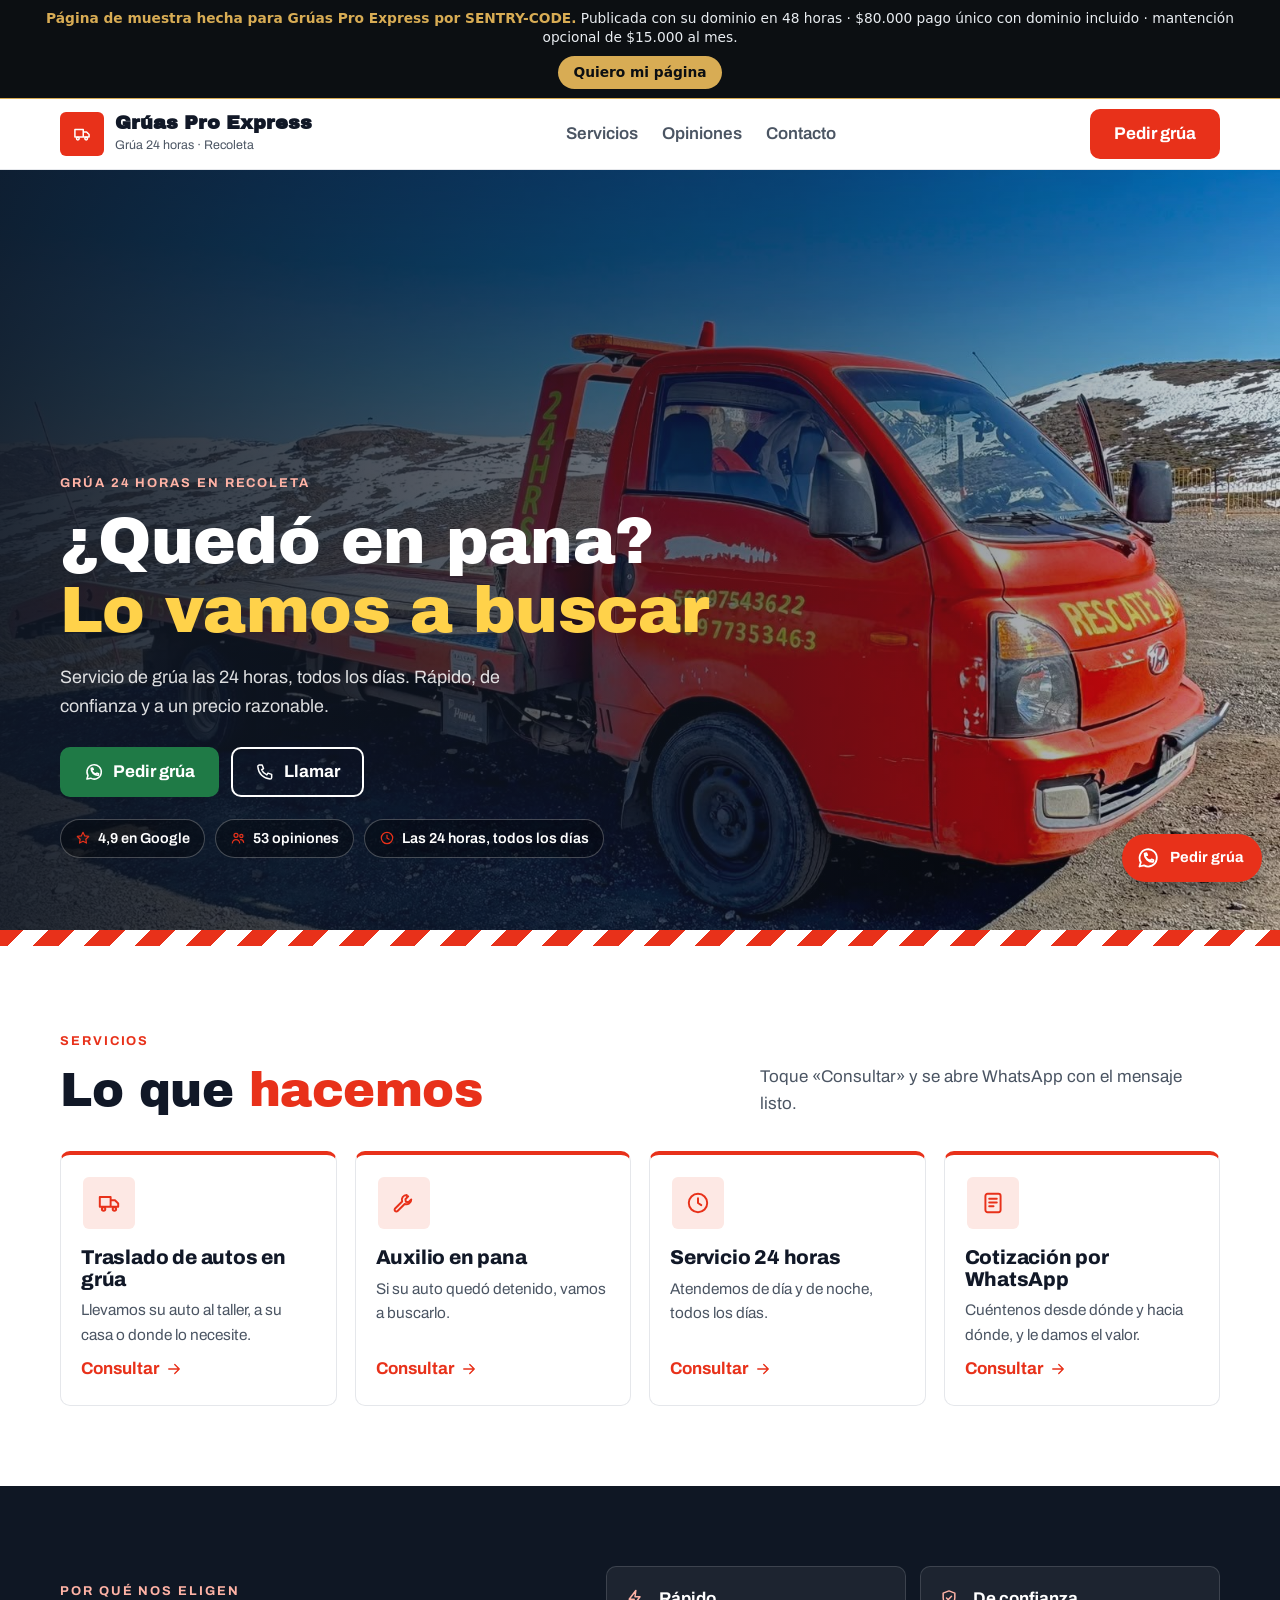
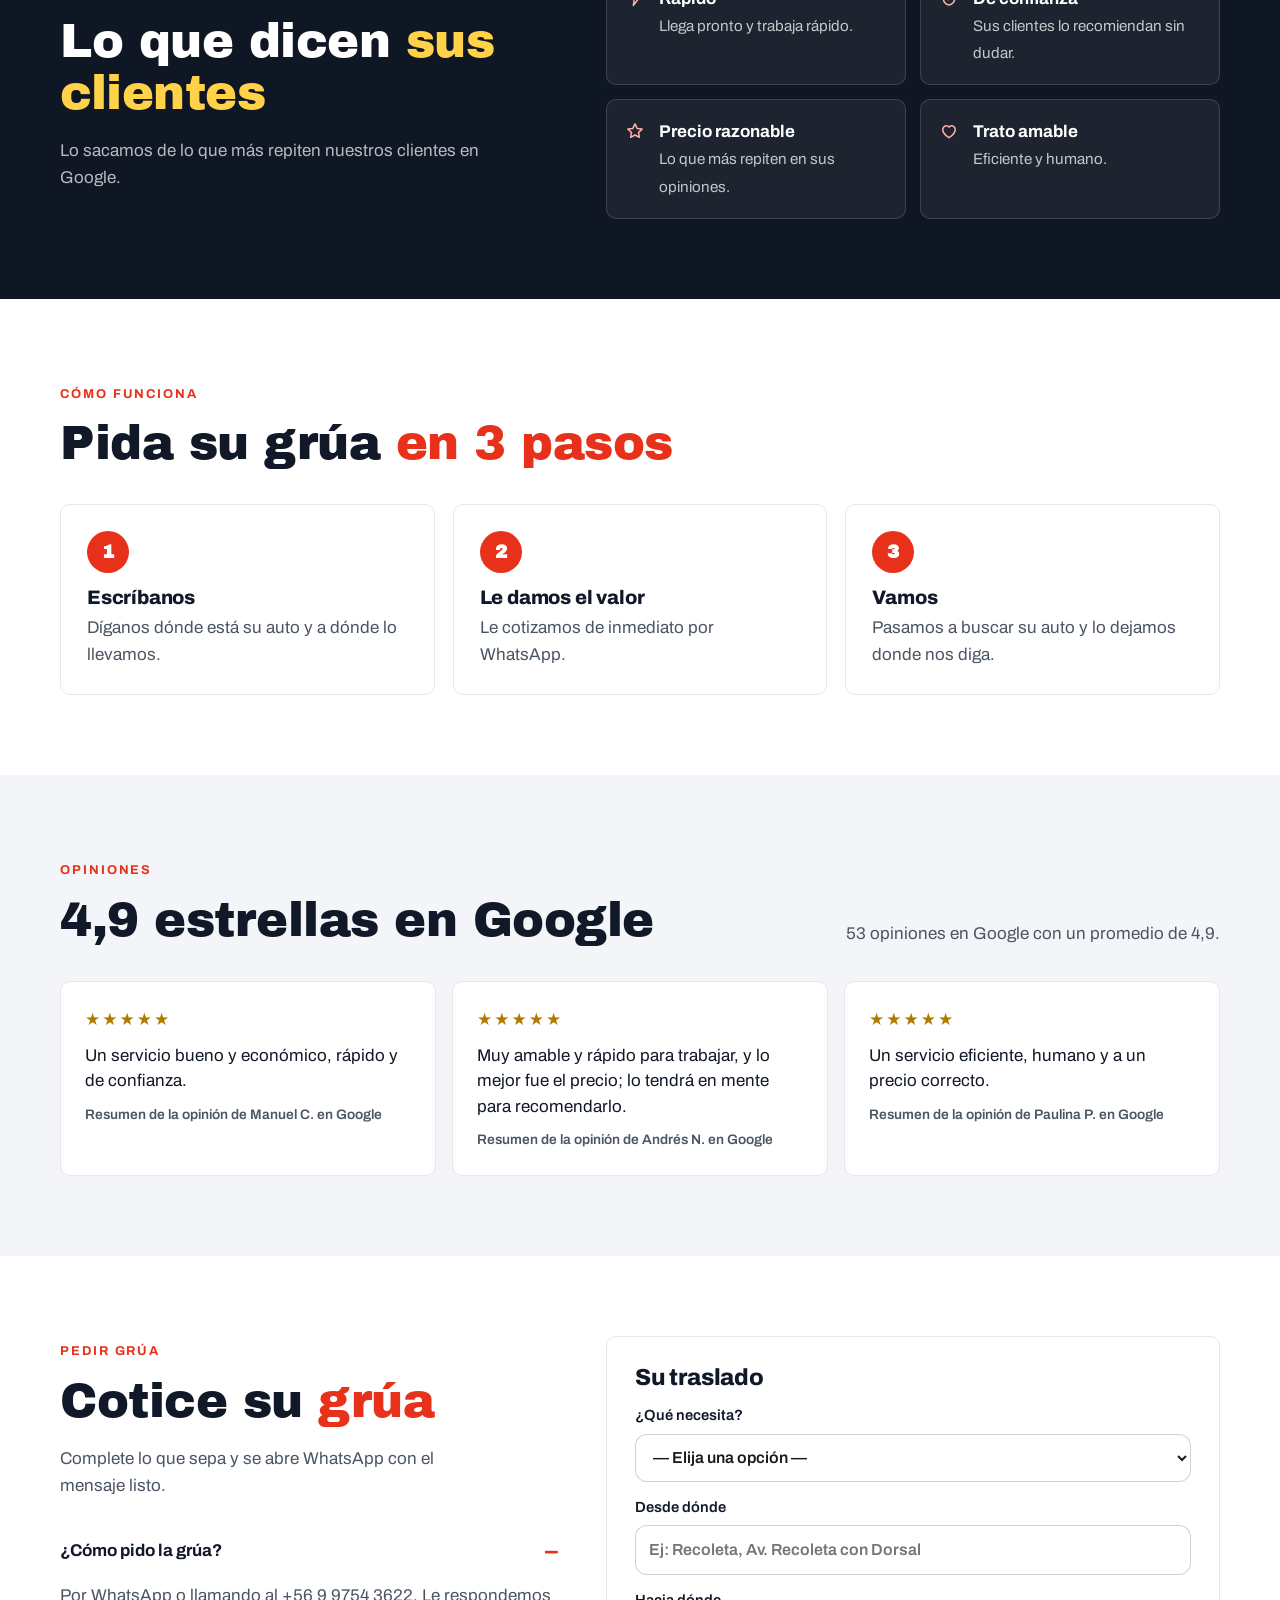
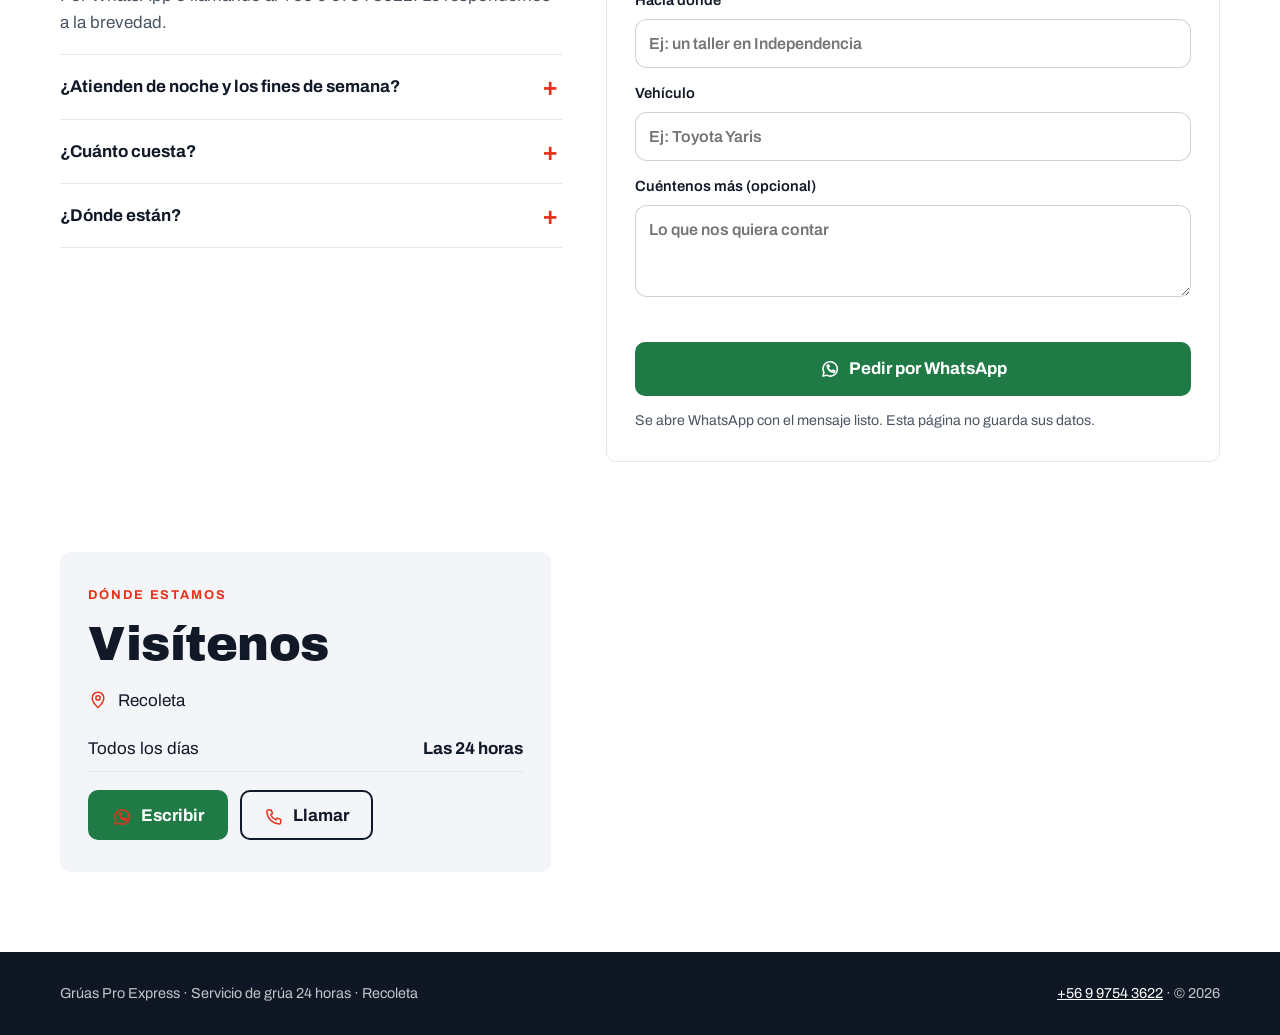
==== index.html @ d0524a2c "Nombre abreviado en la demo Co-Authored-By: Claude Opus 5.5 <noreply@anthropic.com>" ====
<!doctype html>
<html lang="es-CL">
<head>
<meta charset="utf-8">
<meta name="viewport" content="width=device-width, initial-scale=1">
<title>Grúas Pro Express · Servicio de grúa 24 horas en Recoleta</title>
<meta name="description" content="Grúas Pro Express (Grúas 24 horas Pro Express Améstica en Google): servicio de grúa para autos las 24 horas en Recoleta. 4,9 en Google con 53 opiniones.">
<meta name="robots" content="noindex">
<meta property="og:title" content="Grúas Pro Express · Servicio de grúa 24 horas en Recoleta">
<meta property="og:description" content="Grúas Pro Express (Grúas 24 horas Pro Express Améstica en Google): servicio de grúa para autos las 24 horas en Recoleta. 4,9 en Google con 53 opiniones.">
<meta property="og:image" content="https://delaguardaagustin.github.io/gruas-pro-express-amestica/assets/vista.jpg"><meta property="og:image:width" content="1200"><meta property="og:image:height" content="630">
<meta property="og:url" content="https://delaguardaagustin.github.io/gruas-pro-express-amestica/">
<meta property="og:type" content="website">
<meta name="twitter:card" content="summary_large_image">
<meta name="theme-color" content="#0f1724">
<link rel="icon" href="assets/icono.png">
<link rel="preconnect" href="https://fonts.googleapis.com"><link rel="preconnect" href="https://fonts.gstatic.com" crossorigin>
<link href="https://fonts.googleapis.com/css2?family=Archivo+Black&family=Archivo:wght@400;500;700;800&display=swap" rel="stylesheet">
<script>document.documentElement.classList.add('js')</script>
<style>
*{box-sizing:border-box}html{scroll-behavior:smooth;-webkit-text-size-adjust:100%}body{margin:0;overflow-x:hidden}
img{max-width:100%;display:block}a{color:inherit}button,input,select,textarea{font:inherit}
.i{width:20px;height:20px;flex:none;fill:none;stroke:currentColor;stroke-width:1.8;stroke-linecap:round;stroke-linejoin:round}
.sr{position:absolute;width:1px;height:1px;overflow:hidden;clip:rect(0 0 0 0);white-space:nowrap}
:focus-visible{outline:3px solid var(--c2);outline-offset:2px}
.barra-movil{display:none}
@media (max-width:760px){.barra-movil{position:fixed;left:0;right:0;bottom:0;z-index:60;display:grid;grid-template-columns:1fr 1fr;box-shadow:0 -8px 24px -12px rgba(0,0,0,.35)}
 .barra-movil a{display:flex;align-items:center;justify-content:center;gap:8px;min-height:56px;font-weight:700;text-decoration:none;color:#fff;background:var(--c1)}
 .barra-movil a.wa{background:#1f7a46}body{padding-bottom:56px}}
.fab{position:fixed;right:18px;bottom:18px;z-index:59;display:inline-flex;align-items:center;gap:10px;background:var(--c1);color:#fff;text-decoration:none;font-weight:700;font-size:.92rem;padding:12px 18px 12px 14px;border-radius:999px;box-shadow:0 14px 30px -12px rgba(0,0,0,.55)}
.fab .i{width:24px;height:24px}
@media (max-width:760px){.fab{bottom:68px;right:12px;padding:11px 14px}.fab .fab-txt{display:none}}
.campo{display:grid;gap:6px;font-weight:600;font-size:.92rem}
.campo input,.campo select,.campo textarea{width:100%;min-height:48px;padding:11px 13px;border-radius:12px;border:1px solid rgba(0,0,0,.18);background:#fff;color:#1b1b1f;font-size:1rem}
.campo textarea{min-height:92px;resize:vertical}
.aviso-f{min-height:1.2em;margin:0;color:#a3122a;font-weight:600;font-size:.9rem}
.reveal{opacity:1}.js .reveal{opacity:0;transform:translateY(18px);transition:opacity .6s ease,transform .6s ease}.js .reveal.visto{opacity:1;transform:none}
@media (prefers-reduced-motion:reduce){.js .reveal{opacity:1;transform:none;transition:none}html{scroll-behavior:auto}}

body{font:400 17px/1.6 var(--fx);color:var(--tinta);background:var(--fondo)}
h1,h2,h3{font-family:var(--ft);margin:0;line-height:1.08}h2{font-size:clamp(1.9rem,4.4vw,3rem)}h1 em,h2 em{font-style:normal;color:var(--c1)}
.wrap{width:min(1160px,100% - 36px);margin:0 auto}section{padding:80px 0}
.eti{display:inline-flex;align-items:center;gap:8px;font-weight:700;font-size:.8rem;letter-spacing:.15em;text-transform:uppercase;color:var(--c1);margin-bottom:14px}
header{position:sticky;top:0;z-index:50;background:var(--fondo);border-bottom:1px solid var(--linea)}
.nav{display:flex;align-items:center;justify-content:space-between;gap:16px;min-height:70px}
.marca{display:flex;align-items:center;gap:11px;text-decoration:none;min-width:0}
.marca .sello{width:44px;height:44px;border-radius:calc(var(--r) * .6);background:var(--c1);color:#fff;display:grid;place-items:center;flex:none}
.marca b{display:block;font:700 1.2rem/1.1 var(--ft)}.marca small{display:block;font-size:.78rem;color:var(--suave);margin-top:3px}
.menu{display:flex;gap:24px}.menu a{text-decoration:none;font-weight:600;color:var(--suave)}.menu a:hover{color:var(--c1)}
@media (max-width:940px){.menu{display:none}}
.btn{display:inline-flex;align-items:center;justify-content:center;gap:9px;min-height:50px;padding:0 22px;border-radius:var(--r);font-weight:700;text-decoration:none;border:2px solid currentColor;cursor:pointer;transition:transform .15s}
.btn:hover{transform:translateY(-2px)}.btn-p{background:var(--c1);border-color:var(--c1);color:#fff}.btn-wa{background:#1f7a46;border-color:#1f7a46;color:#fff}.btn-o{color:var(--tinta);background:transparent}
@media (max-width:520px){.nav .btn{display:none}}
.portada{padding:56px 0 72px}.portada h1{font-size:clamp(2.3rem,5.4vw,4rem)}.baja{font-size:1.12rem;color:var(--suave);max-width:48ch;margin:18px 0 26px}
.acciones{display:flex;flex-wrap:wrap;gap:12px}
.chips{display:flex;flex-wrap:wrap;gap:10px;list-style:none;padding:0;margin:22px 0 0}
.chips li{display:inline-flex;align-items:center;gap:7px;background:var(--panel);border:1px solid var(--linea);border-radius:999px;padding:7px 14px;font-size:.9rem;font-weight:600}.chips .i{width:16px;height:16px;color:var(--c1)}
.lado .wrap{display:grid;grid-template-columns:1.05fr .95fr;gap:48px;align-items:center}
.foto-p{position:relative}.foto-p img{width:100%;aspect-ratio:4/3;object-fit:cover;border-radius:var(--r)}
@media (max-width:880px){.lado .wrap{grid-template-columns:1fr}}
.plena{position:relative;min-height:min(86vh,760px);display:flex;align-items:flex-end;background:linear-gradient(180deg,rgba(0,0,0,.15),rgba(0,0,0,.72)),var(--fondo-p) center/cover;color:#fff}
.plena .caja-p{max-width:680px}.plena .baja{color:rgba(255,255,255,.86)}.plena .btn-o{color:#fff}.plena .chips li{background:rgba(0,0,0,.35);border-color:rgba(255,255,255,.25);color:#fff}
.arriba .fila-p{display:grid;grid-template-columns:1fr auto;gap:30px;align-items:end;margin:8px 0 30px}.arriba .foto-p img{aspect-ratio:21/9}
@media (max-width:820px){.arriba .fila-p{grid-template-columns:1fr}.arriba .foto-p img{aspect-ratio:4/3}}
.cab{display:flex;flex-wrap:wrap;justify-content:space-between;align-items:flex-end;gap:16px 40px;margin-bottom:34px}.cab p{max-width:46ch;color:var(--suave);margin:0}
.servs{display:grid;grid-template-columns:repeat(auto-fit,minmax(230px,1fr));gap:18px}
.serv{background:var(--panel);border:1px solid var(--linea);border-radius:var(--r);overflow:hidden;display:flex;flex-direction:column}
.serv img{width:100%;aspect-ratio:4/3;object-fit:cover}.serv .ic-serv{margin:22px 22px 0;width:52px;height:52px;border-radius:calc(var(--r) * .6);display:grid;place-items:center;background:var(--c3);color:var(--c1)}
.serv .ic-serv .i{width:26px;height:26px}
.serv div{padding:18px 20px 22px;display:flex;flex-direction:column;gap:8px;flex:1}.serv h3{font-size:1.25rem}.serv p{margin:0;color:var(--suave);font-size:.96rem;flex:1}
.serv a{display:inline-flex;align-items:center;gap:6px;font-weight:700;color:var(--c1);text-decoration:none}.serv a .i{width:18px;height:18px}
.confianza{background:var(--oscuro);color:#f2f2f2}.confianza h2{color:#fff}.confianza h2 em{color:var(--c2)}.plena .eti{color:var(--c2)}.confianza .eti{color:var(--c2)}.confianza .nota-p{color:rgba(255,255,255,.7)}
.confianza .wrap{display:grid;grid-template-columns:.9fr 1.1fr;gap:44px;align-items:center}@media (max-width:860px){.confianza .wrap{grid-template-columns:1fr}}
.puntos{list-style:none;margin:0;padding:0;display:grid;grid-template-columns:1fr 1fr;gap:14px}@media (max-width:560px){.puntos{grid-template-columns:1fr}}
.puntos li{display:flex;gap:14px;align-items:flex-start;background:rgba(255,255,255,.06);border:1px solid rgba(255,255,255,.14);border-radius:var(--r);padding:18px}
.puntos .i{color:var(--c2);margin-top:3px}.puntos b{display:block;color:#fff}.puntos span{color:rgba(255,255,255,.74);font-size:.95rem}
.nota-p{color:var(--suave);max-width:42ch}
.pasos{list-style:none;padding:0;margin:0;display:grid;grid-template-columns:repeat(3,1fr);gap:18px;counter-reset:p}
.pasos li{counter-increment:p;padding:26px;background:var(--panel);border:1px solid var(--linea);border-radius:var(--r)}
.pasos li::before{content:counter(p);display:grid;place-items:center;width:42px;height:42px;border-radius:50%;background:var(--c1);color:#fff;font:700 1.15rem/1 var(--ft);margin-bottom:14px}
.pasos h3{font-size:1.22rem;margin-bottom:6px}.pasos p{margin:0;color:var(--suave)}
@media (max-width:820px){.pasos{grid-template-columns:1fr}}
.gal{display:grid;grid-template-columns:repeat(auto-fit,minmax(200px,1fr));gap:12px}
.gal figure{margin:0;border-radius:var(--r);overflow:hidden;position:relative}.gal img{width:100%;aspect-ratio:1/1;object-fit:cover}
.gal figcaption{position:absolute;left:10px;bottom:10px;background:var(--fondo);color:var(--tinta);font-size:.82rem;font-weight:700;padding:5px 11px;border-radius:999px}
@media (max-width:520px){.gal{grid-template-columns:1fr 1fr}}
.opis{background:var(--c3)}
.resgrid{display:grid;grid-template-columns:repeat(3,1fr);gap:16px}@media (max-width:900px){.resgrid{grid-template-columns:1fr}}
.res{margin:0;background:var(--panel);border:1px solid var(--linea);border-radius:var(--r);padding:24px;display:flex;flex-direction:column;gap:10px}
.res blockquote{margin:0;font-size:1.06rem;line-height:1.5}.res figcaption{color:var(--suave);font-size:.86rem;font-weight:600}.est{color:#b07a00;letter-spacing:2px}
.pedir .wrap{display:grid;grid-template-columns:.9fr 1.1fr;gap:44px;align-items:start}@media (max-width:880px){.pedir .wrap{grid-template-columns:1fr}}
.faqs{margin-top:20px}
.form{background:var(--panel);border:1px solid var(--linea);border-radius:var(--r);padding:28px;display:grid;gap:14px;color:var(--tinta)}
.form h3{font-size:1.45rem}.form small{color:var(--suave)}
.form .btn-f{display:flex;align-items:center;justify-content:center;gap:9px;min-height:54px;border:0;border-radius:var(--r);background:#1f7a46;color:#fff;font-weight:700;cursor:pointer}
.tipo{display:flex;flex-wrap:wrap;gap:8px;border:0;padding:0;margin:0}.tipo legend{font-weight:600;font-size:.92rem;margin-bottom:8px;width:100%}
.tipo label{display:inline-flex;align-items:center;min-height:44px;padding:0 16px;border:1px solid var(--linea);border-radius:var(--r);cursor:pointer;font-weight:600;font-size:.94rem;position:relative}
.tipo input{position:absolute;opacity:0}.tipo label:has(input:checked){border-color:var(--c1);background:var(--c3);color:var(--c1)}.tipo label:has(input:focus-visible){outline:3px solid var(--c2)}
.faq{border-bottom:1px solid var(--linea)}.faq summary{cursor:pointer;list-style:none;padding:18px 34px 18px 0;font-weight:700;position:relative}
.faq summary::-webkit-details-marker{display:none}.faq summary::after{content:"+";position:absolute;right:4px;top:12px;font-size:1.6rem;color:var(--c1)}
.faq[open] summary::after{content:"–"}.faq p{margin:0 0 18px;color:var(--suave)}
.lugar{padding-top:10px}.donde{display:grid;grid-template-columns:1fr 1.3fr;gap:30px;align-items:stretch}.donde .dato{background:var(--c3);border-radius:var(--r);padding:28px}
.donde h2{margin-bottom:16px}.donde .dato p{margin:0 0 12px;display:flex;gap:10px}.donde .dato .i{color:var(--c1);margin-top:3px}
.hor{list-style:none;padding:0;margin:0 0 18px}.hor li{display:flex;justify-content:space-between;gap:12px;padding:9px 0;border-bottom:1px solid var(--linea)}
.mapa{width:100%;min-height:320px;height:100%;border:0;border-radius:var(--r)}
@media (max-width:820px){.donde{grid-template-columns:1fr}}
footer{background:var(--oscuro);color:rgba(255,255,255,.75);font-size:.9rem;padding:30px 0}footer .wrap{display:flex;flex-wrap:wrap;gap:10px 26px;justify-content:space-between}footer a{color:#fff}
:root{--c1:#e8311a;--c2:#ffb3a6;--c3:#f3f5f8;--fondo:#ffffff;--tinta:#111827;--suave:#4b5563;--linea:#e5e7eb;--panel:#fff;--oscuro:#0f1724;--ft:'Archivo Black',Impact,sans-serif;--fx:'Archivo',system-ui,sans-serif;--r:10px}
h1,h2,h3{font-weight:400;letter-spacing:-.01em}h3{font-family:var(--fx);font-weight:800}h1 em,h2 em{color:var(--c1)}.plena h1 em{color:#ffd24a}.confianza h2 em{color:#ffd24a}
.plena{background:linear-gradient(90deg,rgba(15,23,36,.92),rgba(15,23,36,.55) 62%,rgba(15,23,36,.15)),var(--fondo-p) center/cover}
.baliza{height:16px;background:repeating-linear-gradient(-45deg,#e8311a 0 18px,#fff 18px 36px)}
.serv{border-top:4px solid var(--c1)}.serv .ic-serv{background:#fde8e4;color:var(--c1)}.pasos li::before{background:var(--c1)}
.aviso24{background:#0f1724;color:#fff;text-align:center;padding:16px 18px;font-weight:700}.aviso24 a{color:#ffd24a}</style>
</head>
<body>

<style>
.muestra{background:#0c0f12;color:#e9edf1;font:500 .86rem/1.4 system-ui,-apple-system,"Segoe UI",sans-serif;border-bottom:1px solid #d8ac54}
.muestra div{width:min(1220px,100% - 28px);margin:0 auto;display:flex;flex-wrap:wrap;align-items:center;justify-content:center;gap:8px 18px;padding:9px 0;text-align:center}
.muestra b{color:#d8ac54;font-weight:700}
.muestra a{background:#d8ac54;color:#0c0f12;font-weight:700;text-decoration:none;border-radius:999px;padding:7px 15px;white-space:nowrap}
.muestra a:hover{background:#e9c57a}
</style>
<div class="muestra"><div><span><b>Página de muestra hecha para Grúas Pro Express por SENTRY-CODE.</b> Publicada con su dominio en 48 horas · $80.000 pago único con dominio incluido · mantención opcional de $15.000 al mes.</span><a href="https://wa.me/56974479565?text=Hola%20Agust%C3%ADn%2C%20vi%20la%20p%C3%A1gina%20de%20muestra%20de%20Gr%C3%BAas%20Pro%20Express%20y%20quiero%20publicarla" target="_blank" rel="noopener">Quiero mi página</a></div></div>

<header><div class="wrap nav">
  <a class="marca" href="#inicio"><span class="sello"><svg class="i" viewBox="0 0 24 24" aria-hidden="true"><path d="M3.5 6.5h10v9h-10zM13.5 9.5h4l3 3v3h-7"/><circle cx="7" cy="17.5" r="1.6"/><circle cx="17" cy="17.5" r="1.6"/></svg></span><span><b>Grúas Pro Express</b><small>Grúa 24 horas · Recoleta</small></span></a>
  <nav class="menu" aria-label="Secciones"><a href="#servicios">Servicios</a><a href="#opiniones">Opiniones</a><a href="#contacto">Contacto</a></nav>
  <a class="btn btn-p" href="#contacto">Pedir grúa</a>
</div></header>
<main id="inicio">
<section class="portada plena" style="--fondo-p:url('assets/hero.jpg')"><div class="wrap"><div class="caja-p reveal">
    <span class="eti">Grúa 24 horas en Recoleta</span><h1>¿Quedó en pana? <em>Lo vamos a buscar</em></h1><p class="baja">Servicio de grúa las 24 horas, todos los días. Rápido, de confianza y a un precio razonable.</p>
    <div class="acciones"><a class="btn btn-wa" href="https://wa.me/56997543622?text=Hola%2C%20vi%20su%20p%C3%A1gina%20web%20y%20necesito%20una%20gr%C3%BAa" target="_blank" rel="noopener"><svg class="i" viewBox="0 0 24 24" aria-hidden="true"><path d="M3.5 20.5l1.3-4.2A8.6 8.6 0 1 1 8 19.4z"/><path d="M9 8.6c.2 2.9 2.6 5.4 5.6 5.8l1-1.1 1.9.8-.4 1.8c-4.6.4-8.8-3.6-8.5-8.3l1.8-.4.8 1.9z"/></svg>Pedir grúa</a><a class="btn btn-o" href="tel:+56997543622"><svg class="i" viewBox="0 0 24 24" aria-hidden="true"><path d="M5 3.5h3.6l1.6 4.4-2.2 1.4a11 11 0 0 0 6.2 6.2l1.4-2.2 4.4 1.6V18.5A2 2 0 0 1 18 20.5 15.5 15.5 0 0 1 3.5 6 2 2 0 0 1 5 3.5z"/></svg>Llamar</a></div><ul class="chips"><li><svg class="i" viewBox="0 0 24 24" aria-hidden="true"><path d="M12 3.5l2.6 5.4 5.9.8-4.3 4.1 1 5.8L12 16.8l-5.2 2.8 1-5.8-4.3-4.1 5.9-.8z"/></svg>4,9 en Google</li><li><svg class="i" viewBox="0 0 24 24" aria-hidden="true"><circle cx="9" cy="8" r="3"/><path d="M3.5 19.5c.6-3.3 2.8-5 5.5-5s4.9 1.7 5.5 5"/><circle cx="17" cy="9" r="2.4"/><path d="M15.5 14.6c2.4-.3 4.4 1.2 5 4"/></svg>53 opiniones</li><li><svg class="i" viewBox="0 0 24 24" aria-hidden="true"><circle cx="12" cy="12" r="8.5"/><path d="M12 7.5V12l3 2"/></svg>Las 24 horas, todos los días</li></ul></div></div></section>
<div class="baliza" aria-hidden="true"></div>
<section id="servicios"><div class="wrap">
  <div class="cab reveal"><div><span class="eti">Servicios</span><h2>Lo que <em>hacemos</em></h2></div><p>Toque «Consultar» y se abre WhatsApp con el mensaje listo.</p></div>
  <div class="servs"><article class="serv reveal"><span class="ic-serv"><svg class="i" viewBox="0 0 24 24" aria-hidden="true"><path d="M3.5 6.5h10v9h-10zM13.5 9.5h4l3 3v3h-7"/><circle cx="7" cy="17.5" r="1.6"/><circle cx="17" cy="17.5" r="1.6"/></svg></span><div><h3>Traslado de autos en grúa</h3><p>Llevamos su auto al taller, a su casa o donde lo necesite.</p>
      <a href="https://wa.me/56997543622?text=Hola%2C%20vi%20su%20p%C3%A1gina%20web%20y%20quiero%20consultar%20por%3A%20traslado%20de%20autos%20en%20gr%C3%BAa." target="_blank" rel="noopener">Consultar <svg class="i" viewBox="0 0 24 24" aria-hidden="true"><path d="M5 12h14M13 6l6 6-6 6"/></svg></a></div></article><article class="serv reveal"><span class="ic-serv"><svg class="i" viewBox="0 0 24 24" aria-hidden="true"><path d="M14.5 4.5a4.5 4.5 0 0 0-4.2 6.1L3.8 17.1a1.6 1.6 0 0 0 2.3 2.3l6.5-6.5a4.5 4.5 0 0 0 6.1-4.2l-2.6 2.6-2.4-.4-.4-2.4 2.6-2.6c-.5-.3-.9-.4-1.4-.4z"/></svg></span><div><h3>Auxilio en pana</h3><p>Si su auto quedó detenido, vamos a buscarlo.</p>
      <a href="https://wa.me/56997543622?text=Hola%2C%20vi%20su%20p%C3%A1gina%20web%20y%20quiero%20consultar%20por%3A%20auxilio%20en%20pana." target="_blank" rel="noopener">Consultar <svg class="i" viewBox="0 0 24 24" aria-hidden="true"><path d="M5 12h14M13 6l6 6-6 6"/></svg></a></div></article><article class="serv reveal"><span class="ic-serv"><svg class="i" viewBox="0 0 24 24" aria-hidden="true"><circle cx="12" cy="12" r="8.5"/><path d="M12 7.5V12l3 2"/></svg></span><div><h3>Servicio 24 horas</h3><p>Atendemos de día y de noche, todos los días.</p>
      <a href="https://wa.me/56997543622?text=Hola%2C%20vi%20su%20p%C3%A1gina%20web%20y%20quiero%20consultar%20por%3A%20servicio%2024%20horas." target="_blank" rel="noopener">Consultar <svg class="i" viewBox="0 0 24 24" aria-hidden="true"><path d="M5 12h14M13 6l6 6-6 6"/></svg></a></div></article><article class="serv reveal"><span class="ic-serv"><svg class="i" viewBox="0 0 24 24" aria-hidden="true"><rect x="5" y="3.5" width="14" height="17" rx="2"/><path d="M8.5 8h7M8.5 11.5h7M8.5 15h4"/></svg></span><div><h3>Cotización por WhatsApp</h3><p>Cuéntenos desde dónde y hacia dónde, y le damos el valor.</p>
      <a href="https://wa.me/56997543622?text=Hola%2C%20vi%20su%20p%C3%A1gina%20web%20y%20quiero%20consultar%20por%3A%20cotizaci%C3%B3n%20por%20whatsapp." target="_blank" rel="noopener">Consultar <svg class="i" viewBox="0 0 24 24" aria-hidden="true"><path d="M5 12h14M13 6l6 6-6 6"/></svg></a></div></article></div>
</div></section>

<section class="confianza"><div class="wrap">
  <div class="reveal"><span class="eti">Por qué nos eligen</span><h2>Lo que dicen <em>sus clientes</em></h2><p class="nota-p">Lo sacamos de lo que más repiten nuestros clientes en Google.</p></div>
  <ul class="puntos reveal"><li><svg class="i" viewBox="0 0 24 24" aria-hidden="true"><path d="M13 3L5 13.5h6L10 21l8-10.5h-6z"/></svg><div><b>Rápido</b><span>Llega pronto y trabaja rápido.</span></div></li><li><svg class="i" viewBox="0 0 24 24" aria-hidden="true"><path d="M12 3.5l7 2.6v5.6c0 4.4-3 7.7-7 8.8-4-1.1-7-4.4-7-8.8V6.1z"/><path d="M9 12l2 2 4-4"/></svg><div><b>De confianza</b><span>Sus clientes lo recomiendan sin dudar.</span></div></li><li><svg class="i" viewBox="0 0 24 24" aria-hidden="true"><path d="M12 3.5l2.6 5.4 5.9.8-4.3 4.1 1 5.8L12 16.8l-5.2 2.8 1-5.8-4.3-4.1 5.9-.8z"/></svg><div><b>Precio razonable</b><span>Lo que más repiten en sus opiniones.</span></div></li><li><svg class="i" viewBox="0 0 24 24" aria-hidden="true"><path d="M12 20s-7.5-4.6-7.5-10.2A4.3 4.3 0 0 1 12 7.3a4.3 4.3 0 0 1 7.5 2.5C19.5 15.4 12 20 12 20z"/></svg><div><b>Trato amable</b><span>Eficiente y humano.</span></div></li></ul>
</div></section>

<section class="como"><div class="wrap">
  <div class="cab reveal"><div><span class="eti">Cómo funciona</span><h2>Pida su grúa <em>en 3 pasos</em></h2></div></div>
  <ol class="pasos"><li class="reveal"><h3>Escríbanos</h3><p>Díganos dónde está su auto y a dónde lo llevamos.</p></li><li class="reveal"><h3>Le damos el valor</h3><p>Le cotizamos de inmediato por WhatsApp.</p></li><li class="reveal"><h3>Vamos</h3><p>Pasamos a buscar su auto y lo dejamos donde nos diga.</p></li></ol>
</div></section>


<section id="opiniones" class="opis"><div class="wrap">
  <div class="cab reveal"><div><span class="eti">Opiniones</span><h2>4,9 estrellas en Google</h2></div><p>53 opiniones en Google con un promedio de 4,9.</p></div>
  <div class="resgrid"><figure class="res reveal"><span class="est" aria-label="5 de 5 estrellas">★★★★★</span><blockquote>Un servicio bueno y económico, rápido y de confianza.</blockquote><figcaption>Resumen de la opinión de Manuel C. en Google</figcaption></figure><figure class="res reveal"><span class="est" aria-label="5 de 5 estrellas">★★★★★</span><blockquote>Muy amable y rápido para trabajar, y lo mejor fue el precio; lo tendrá en mente para recomendarlo.</blockquote><figcaption>Resumen de la opinión de Andrés N. en Google</figcaption></figure><figure class="res reveal"><span class="est" aria-label="5 de 5 estrellas">★★★★★</span><blockquote>Un servicio eficiente, humano y a un precio correcto.</blockquote><figcaption>Resumen de la opinión de Paulina P. en Google</figcaption></figure></div>
</div></section>

<section id="contacto" class="pedir"><div class="wrap">
  <div class="reveal"><span class="eti">Pedir grúa</span><h2>Cotice su <em>grúa</em></h2>
    <p class="nota-p">Complete lo que sepa y se abre WhatsApp con el mensaje listo.</p>
    <div class="faqs"><details class="faq" open><summary>¿Cómo pido la grúa?</summary><p>Por WhatsApp o llamando al +56 9 9754 3622. Le respondemos a la brevedad.</p></details><details class="faq"><summary>¿Atienden de noche y los fines de semana?</summary><p>Sí, las 24 horas, todos los días.</p></details><details class="faq"><summary>¿Cuánto cuesta?</summary><p>Depende de la distancia. Díganos desde dónde y hacia dónde y le damos el valor.</p></details><details class="faq"><summary>¿Dónde están?</summary><p>En Recoleta. Vamos a buscar su auto.</p></details></div></div>
  <form class="form reveal" data-cot novalidate data-wa="56997543622" data-msg="Hola, vi su página web y necesito una grúa." data-falta="Elija qué necesita.">
    <h3>Su traslado</h3>
    <label class="campo">¿Qué necesita?<select data-k="Necesito:" data-req><option value="">— Elija una opción —</option><option>Traslado de autos en grúa</option><option>Auxilio en pana</option><option>Servicio 24 horas</option><option>Cotización por WhatsApp</option><option>Otra consulta</option></select></label>
    <label class="campo">Desde dónde<input data-k="Desde:" placeholder="Ej: Recoleta, Av. Recoleta con Dorsal"></label><label class="campo">Hacia dónde<input data-k="Hasta:" placeholder="Ej: un taller en Independencia"></label><label class="campo">Vehículo<input data-k="Vehículo:" placeholder="Ej: Toyota Yaris"></label>
    <label class="campo">Cuéntenos más (opcional)<textarea data-k="Detalle:" placeholder="Lo que nos quiera contar"></textarea></label>
    <p class="aviso-f" role="status"></p>
    <button class="btn-f" type="submit"><svg class="i" viewBox="0 0 24 24" aria-hidden="true"><path d="M3.5 20.5l1.3-4.2A8.6 8.6 0 1 1 8 19.4z"/><path d="M9 8.6c.2 2.9 2.6 5.4 5.6 5.8l1-1.1 1.9.8-.4 1.8c-4.6.4-8.8-3.6-8.5-8.3l1.8-.4.8 1.9z"/></svg>Pedir por WhatsApp</button>
    <small>Se abre WhatsApp con el mensaje listo. Esta página no guarda sus datos.</small>
  </form>
</div></section>

<section id="ubicacion" class="lugar"><div class="wrap">
  <div class="donde">
    <div class="dato reveal"><span class="eti">Dónde estamos</span><h2>Visítenos</h2>
      <p><svg class="i" viewBox="0 0 24 24" aria-hidden="true"><path d="M12 21s-7-6.2-7-11.4A7 7 0 0 1 19 9.6C19 14.8 12 21 12 21z"/><circle cx="12" cy="9.5" r="2.5"/></svg><span>Recoleta</span></p><ul class="hor"><li><span>Todos los días</span><b>Las 24 horas</b></li></ul>
      <div class="acciones"><a class="btn btn-wa" href="https://wa.me/56997543622?text=Hola%2C%20vi%20su%20p%C3%A1gina%20web%20y%20necesito%20una%20gr%C3%BAa" target="_blank" rel="noopener"><svg class="i" viewBox="0 0 24 24" aria-hidden="true"><path d="M3.5 20.5l1.3-4.2A8.6 8.6 0 1 1 8 19.4z"/><path d="M9 8.6c.2 2.9 2.6 5.4 5.6 5.8l1-1.1 1.9.8-.4 1.8c-4.6.4-8.8-3.6-8.5-8.3l1.8-.4.8 1.9z"/></svg>Escribir</a><a class="btn btn-o" href="tel:+56997543622"><svg class="i" viewBox="0 0 24 24" aria-hidden="true"><path d="M5 3.5h3.6l1.6 4.4-2.2 1.4a11 11 0 0 0 6.2 6.2l1.4-2.2 4.4 1.6V18.5A2 2 0 0 1 18 20.5 15.5 15.5 0 0 1 3.5 6 2 2 0 0 1 5 3.5z"/></svg>Llamar</a></div></div>
    <iframe class="mapa" title="Mapa de Grúas Pro Express" loading="lazy" src="https://www.google.com/maps?q=Recoleta%2C%20Santiago%2C%20Chile&z=15&output=embed"></iframe>
  </div>
</div></section>
</main>
<footer><div class="wrap"><span>Grúas Pro Express · Servicio de grúa 24 horas · Recoleta</span><span><a href="tel:+56997543622">+56 9 9754 3622</a> · &copy; <span id="y"></span></span></div></footer>
<script>
document.querySelectorAll('form[data-cot]').forEach(function(f){f.addEventListener('submit',function(ev){ev.preventDefault();
  var m=f.getAttribute('data-msg'),av=f.querySelector('.aviso-f'),falta=null;
  f.querySelectorAll('[data-k]').forEach(function(el){if((el.type==='radio')&&!el.checked)return;var v=el.value.trim();if(!v&&el.hasAttribute('data-req')&&!falta)falta=el;if(v)m+=' '+el.getAttribute('data-k')+' '+v+'.'});
  if(falta){av.textContent=f.getAttribute('data-falta');falta.focus();return}av.textContent='';
  window.open('https://wa.me/'+f.getAttribute('data-wa')+'?text='+encodeURIComponent(m),'_blank','noopener')})});
</script>
<div class="barra-movil">
  <a class="ll" href="tel:+56997543622"><svg class="i" viewBox="0 0 24 24" aria-hidden="true"><path d="M5 3.5h3.6l1.6 4.4-2.2 1.4a11 11 0 0 0 6.2 6.2l1.4-2.2 4.4 1.6V18.5A2 2 0 0 1 18 20.5 15.5 15.5 0 0 1 3.5 6 2 2 0 0 1 5 3.5z"/></svg>Llamar</a>
  <a class="wa" href="https://wa.me/56997543622?text=Hola%2C%20vi%20su%20p%C3%A1gina%20web%20y%20necesito%20una%20gr%C3%BAa" target="_blank" rel="noopener"><svg class="i" viewBox="0 0 24 24" aria-hidden="true"><path d="M3.5 20.5l1.3-4.2A8.6 8.6 0 1 1 8 19.4z"/><path d="M9 8.6c.2 2.9 2.6 5.4 5.6 5.8l1-1.1 1.9.8-.4 1.8c-4.6.4-8.8-3.6-8.5-8.3l1.8-.4.8 1.9z"/></svg>WhatsApp</a>
</div>
<a class="fab" href="https://wa.me/56997543622?text=Hola%2C%20vi%20su%20p%C3%A1gina%20web%20y%20necesito%20una%20gr%C3%BAa" target="_blank" rel="noopener"><svg class="i" viewBox="0 0 24 24" aria-hidden="true"><path d="M3.5 20.5l1.3-4.2A8.6 8.6 0 1 1 8 19.4z"/><path d="M9 8.6c.2 2.9 2.6 5.4 5.6 5.8l1-1.1 1.9.8-.4 1.8c-4.6.4-8.8-3.6-8.5-8.3l1.8-.4.8 1.9z"/></svg><span class="fab-txt">Pedir grúa</span></a>
<script>
(function(){
  var d=document.documentElement;
  var io='IntersectionObserver' in window?new IntersectionObserver(function(es){es.forEach(function(x){if(x.isIntersecting){x.target.classList.add('visto');io.unobserve(x.target)}})},{rootMargin:'0px 0px -8% 0px'}):null;
  document.querySelectorAll('.reveal').forEach(function(el){io?io.observe(el):el.classList.add('visto')});
  var y=document.getElementById('y');if(y)y.textContent=new Date().getFullYear();
  var f=document.getElementById('fWa');
  if(f)f.addEventListener('submit',function(ev){ev.preventDefault();
    var g=function(id){var el=document.getElementById(id);return el?el.value.trim():''};
    var av=document.getElementById('fAviso');
    if(!g('fServ')){av.textContent=f.getAttribute('data-falta');document.getElementById('fServ').focus();return}
    av.textContent='';
    var m=f.getAttribute('data-msg')+g('fServ')+'.';
    if(g('fNombre'))m+=' Mi nombre es '+g('fNombre')+'.';
    if(g('fCuando'))m+=' '+f.getAttribute('data-cuando')+' '+g('fCuando')+'.';
    if(g('fMsg'))m+=' '+g('fMsg');
    window.open('https://wa.me/'+f.getAttribute('data-wa')+'?text='+encodeURIComponent(m),'_blank','noopener');
  });
})();
</script>
<link rel="stylesheet" href="asistente.css">
<script>window.ASISTENTE = {"negocio": "Grúas Pro Express", "persona": "Grúas Pro Express", "wa": "56997543622", "confirma": "los traslados se coordinan", "boton": "Pedir grúa", "saludo": "Hola, soy el asistente de Grúas Pro Express. ¿Qué necesita?", "cuando": [{"t": "Ahora", "m": "Necesito la grúa ahora."}, {"t": "Hoy, más tarde", "m": "La necesito hoy, más tarde."}, {"t": "Otro día", "m": "La necesito otro día."}, {"t": "Solo quiero cotizar", "m": "Por ahora solo quiero cotizar."}], "servicios": [{"n": "Traslado de autos en grúa", "info": "Llevamos su auto al taller, a su casa o donde lo necesite.", "opts": [], "kw": "trasl|llevar|grua|grúa|taller|auto"}, {"n": "Auxilio en pana", "info": "Si su auto quedó detenido, vamos a buscarlo.", "opts": [], "kw": "pana|detenid|no arranca|choque|accidente|auxilio"}, {"n": "Servicio 24 horas", "info": "Atendemos de día y de noche, todos los días.", "opts": [], "kw": "noche|24|madrugada|domingo|feriado"}, {"n": "Cotización por WhatsApp", "info": "Cuéntenos desde dónde y hacia dónde, y le damos el valor.", "opts": [], "kw": "precio|valor|cuanto|cuánto|cotiz"}], "faq": [{"pri": true, "kw": "precio|valor|cuanto|costo|cobra|sale|presupuesto|cotiz", "r": "El valor depende de la distancia. Cuénteme desde dónde y hacia dónde, y le dejo el mensaje listo."}, {"kw": "donde|direccion|ubicacion|comuna|zona|sector|llegan|van a|delivery|despacho", "r": "Estamos en Recoleta y vamos a buscar su auto."}, {"kw": "horario|hora|abren|atienden|sabado|domingo|noche|urgencia|emergencia|24", "r": "Las 24 horas, todos los días."}, {"kw": "pago|transferencia|efectivo|tarjeta|boleta|factura|convenio|isapre|fonasa", "r": "Las formas de pago se confirman al cotizar."}, {"kw": "garantia|seguro|confianza|quien|experiencia|opiniones|resenas", "r": "Grúas Pro Express tiene 4,9 en Google con 53 opiniones. Destacan la rapidez, la confianza y el precio razonable."}]};</script>
<script src="asistente.js" defer></script>
<!-- contador de visitas -->
<script>(function(){try{var L=localStorage,S=sessionStorage;if(location.search.indexOf('yo=1')>-1)L.setItem('soy-de-la-casa','1');
if(L.getItem('soy-de-la-casa')||S.getItem('visita-contada'))return;S.setItem('visita-contada','1');
var s=location.pathname.split('/').filter(Boolean)[0]||'',c=JSON.stringify({s:s});if(!s)return;
if(navigator.sendBeacon)navigator.sendBeacon('https://n8n-production-003b9.up.railway.app/webhook/visita',c);else fetch('https://n8n-production-003b9.up.railway.app/webhook/visita',{method:'POST',body:c,keepalive:true});}catch(e){}})();</script>
</body>
</html>
---- asistente.css ----
/* Asistente de reservas — hereda los colores y la tipografía de la página (--bg, --surface, --text, --muted, --accent, --line, --font) */
.asis{--asis-ink:var(--asis-tone,color-mix(in srgb,var(--accent) 62%,#1a1208));position:fixed;right:18px;bottom:82px;z-index:61;width:min(390px,calc(100vw - 24px));max-height:min(580px,calc(100dvh - 106px));display:flex;flex-direction:column;background:var(--bg);color:var(--text);font-family:var(--font);border:1px solid var(--line);border-radius:var(--asis-radius,10px);box-shadow:0 2px 6px rgba(0,0,0,.06),0 22px 48px -12px rgba(0,0,0,.28);opacity:0;transform:translateY(14px) scale(.98);transform-origin:bottom right}
.asis[hidden]{display:none}
@media (prefers-reduced-motion:no-preference){.asis{transition:opacity .28s cubic-bezier(.16,1,.3,1),transform .28s cubic-bezier(.16,1,.3,1)}}
.asis.is-open{opacity:1;transform:none}
.asis ::selection{background:color-mix(in srgb,var(--accent) 30%,transparent)}
.asis-head{display:flex;justify-content:space-between;align-items:flex-start;gap:12px;padding:16px 16px 13px 20px;border-bottom:1px solid var(--line)}
.asis-head strong{display:block;font-family:var(--display,var(--font));font-weight:600;font-size:1.2rem;line-height:1.4}
.asis-head span{display:block;margin-top:3px;font-size:.78rem;line-height:1.4;color:var(--muted)}
.asis-x{flex:none;width:44px;height:44px;display:grid;place-items:center;background:none;border:0;border-radius:50%;color:var(--muted);cursor:pointer}
.asis-x:hover{background:var(--surface);color:var(--text)}
.asis-x svg,.asis-form svg{width:18px;height:18px;fill:none;stroke:currentColor;stroke-width:1.8;stroke-linecap:round;stroke-linejoin:round}
.asis-log{flex:1 1 auto;min-height:120px;overflow-y:auto;padding:18px 20px 6px;scrollbar-width:thin;scrollbar-color:var(--line) transparent}
.asis-log p{margin:0 0 12px;font-size:.98rem;line-height:1.5}
.asis-log .a{max-width:34ch}
.asis-log .asis-dots{color:var(--muted);letter-spacing:.3em}
.asis-log .me{margin-left:auto;width:fit-content;max-width:88%;text-align:right;font-style:italic;color:var(--asis-ink);border-bottom:1px solid var(--accent);padding-bottom:2px}
.asis-log .quote{padding:12px 14px;background:var(--surface);border:1px solid var(--line);border-radius:var(--asis-radius,6px);font-size:.92rem;color:var(--text)}
.asis-opts{display:flex;flex-wrap:wrap;gap:8px;padding:4px 20px 14px}
.asis-opts:empty{display:none}
.asis-chip{font:inherit;font-size:.92rem;line-height:1.4;min-height:44px;display:inline-flex;align-items:center;padding:9px 15px;background:transparent;color:var(--asis-ink);border:1px solid var(--accent);border-radius:var(--asis-radius,6px);cursor:pointer;text-decoration:none;transition:background .15s ease,color .15s ease}
.asis-chip:hover{background:color-mix(in srgb,var(--accent) 14%,transparent)}
.asis-chip.is-primary{background:var(--asis-ink);border-color:var(--asis-ink);color:var(--asis-on,#fff);font-weight:600}
.asis-chip.is-primary:hover{filter:brightness(1.12);background:var(--asis-ink)}
.asis-form{display:flex;gap:8px;padding:12px 14px 14px 20px;border-top:1px solid var(--line)}
.asis-form input{flex:1;min-width:0;font:inherit;font-size:16px;color:var(--text);background:transparent;border:0;border-bottom:1px solid var(--line);padding:8px 2px;border-radius:0;caret-color:var(--accent)}
.asis-form input::placeholder{color:var(--muted)}
.asis-form input:focus{outline:none;border-bottom-color:var(--accent)}
.asis-form button{flex:none;width:44px;height:44px;display:grid;place-items:center;background:var(--asis-ink);color:var(--asis-on,#fff);border:0;border-radius:50%;cursor:pointer}
.asis-form button:hover{filter:brightness(1.12)}
.asis :focus-visible,.fab:focus-visible{outline:2px solid var(--asis-ink,var(--accent));outline-offset:2px}
.asis-sr{position:absolute;width:1px;height:1px;overflow:hidden;clip:rect(0 0 0 0);white-space:nowrap}
@media (max-width:560px){.asis{right:10px;left:10px;width:auto;bottom:78px}.fab .fab-txt{display:inline}}
.asis-direct{display:inline-flex;align-items:center;min-height:32px;margin-top:2px;font-size:.82rem;color:var(--asis-ink);text-decoration:underline;text-underline-offset:3px}
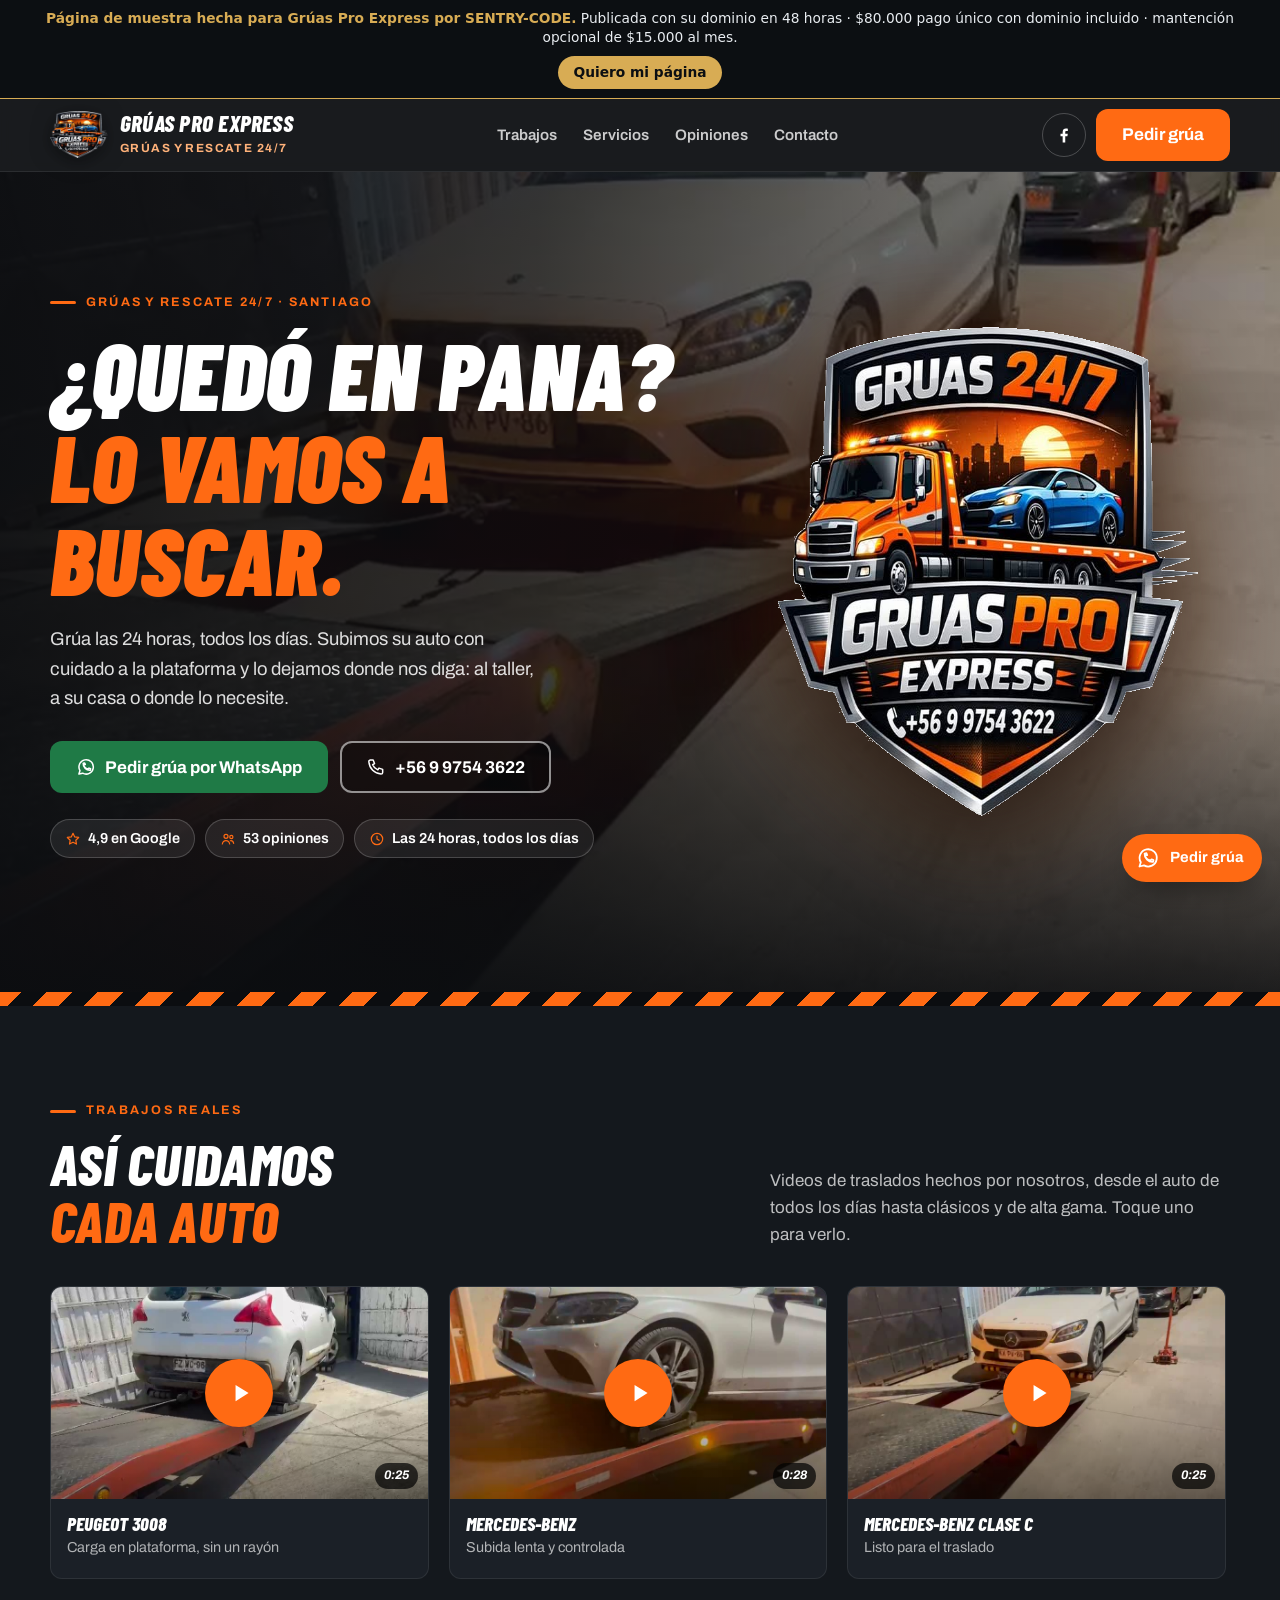
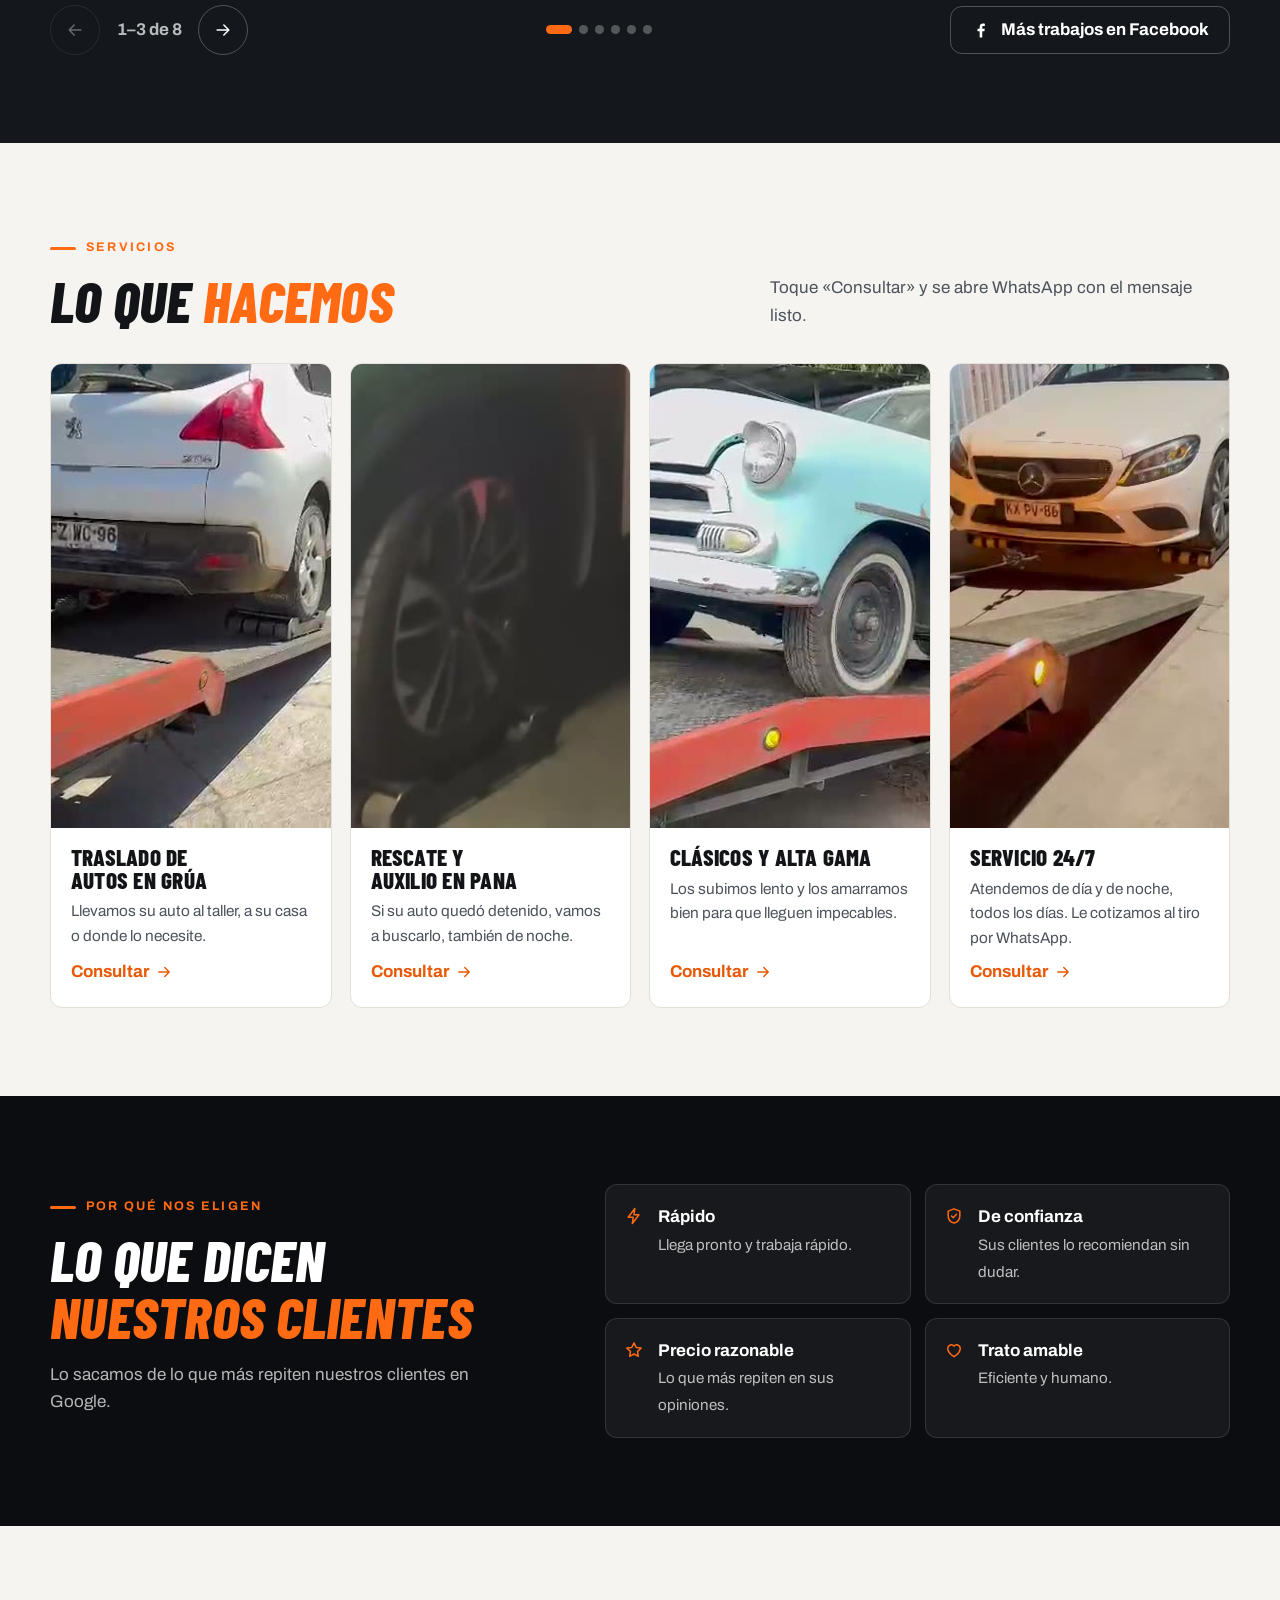
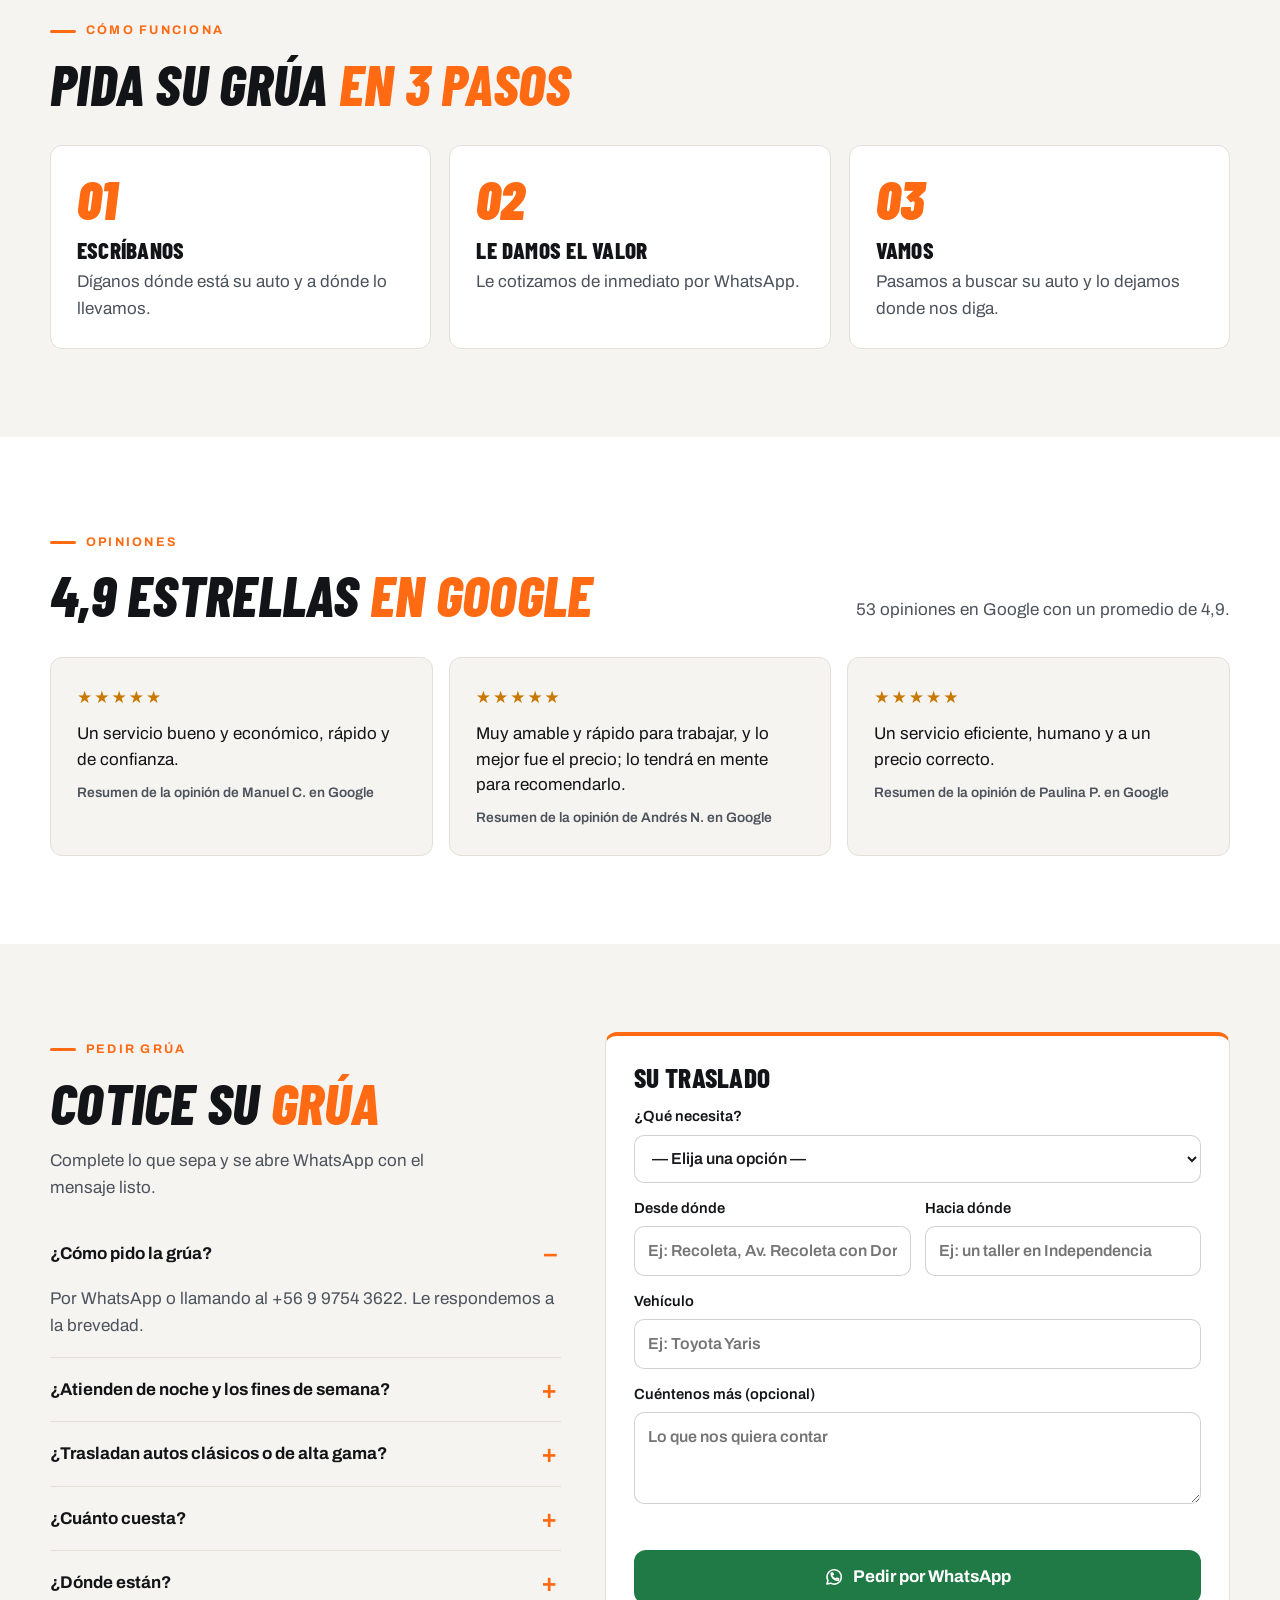
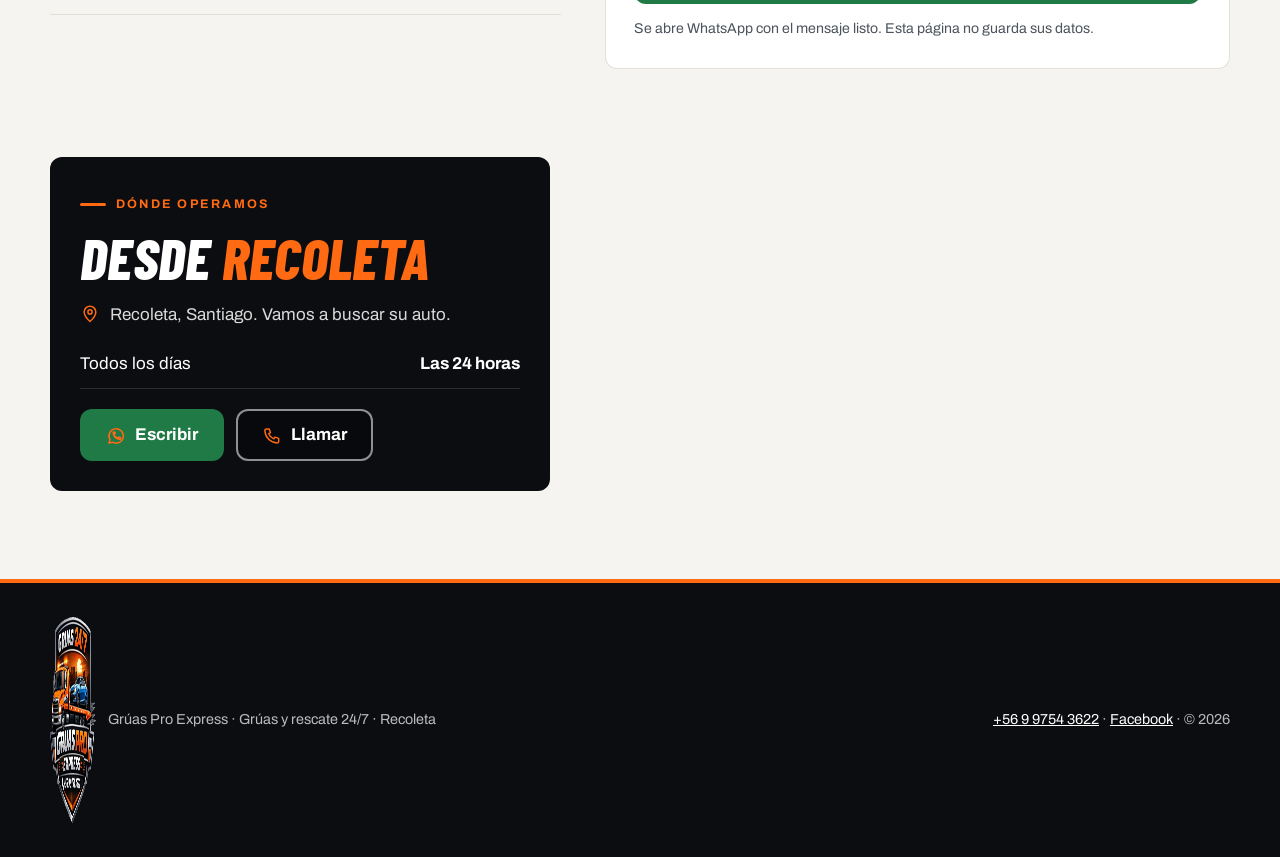
==== commit 852fa5a1: "Versión 2: carrusel con 8 videos de trabajos reales, logo, Facebook, portada con video y asistente a" ====
--- a/index.html
+++ b/index.html
@@ -3,114 +3,184 @@
 <head>
 <meta charset="utf-8">
 <meta name="viewport" content="width=device-width, initial-scale=1">
-<title>Grúas Pro Express · Servicio de grúa 24 horas en Recoleta</title>
-<meta name="description" content="Grúas Pro Express (Grúas 24 horas Pro Express Améstica en Google): servicio de grúa para autos las 24 horas en Recoleta. 4,9 en Google con 53 opiniones.">
+<title>Grúas Pro Express · Grúas y rescate 24/7 en Santiago</title>
+<meta name="description" content="Grúas Pro Express: grúas y rescate las 24 horas, todos los días, desde Recoleta. Traslado de autos del día a día, clásicos y de alta gama. 4,9 en Google con 53 opiniones.">
 <meta name="robots" content="noindex">
-<meta property="og:title" content="Grúas Pro Express · Servicio de grúa 24 horas en Recoleta">
-<meta property="og:description" content="Grúas Pro Express (Grúas 24 horas Pro Express Améstica en Google): servicio de grúa para autos las 24 horas en Recoleta. 4,9 en Google con 53 opiniones.">
+<meta property="og:title" content="Grúas Pro Express · Grúas y rescate 24/7">
+<meta property="og:description" content="Grúas y rescate las 24 horas, todos los días. Vea nuestros trabajos y pida su grúa por WhatsApp.">
 <meta property="og:image" content="https://delaguardaagustin.github.io/gruas-pro-express-amestica/assets/vista.jpg"><meta property="og:image:width" content="1200"><meta property="og:image:height" content="630">
 <meta property="og:url" content="https://delaguardaagustin.github.io/gruas-pro-express-amestica/">
 <meta property="og:type" content="website">
 <meta name="twitter:card" content="summary_large_image">
-<meta name="theme-color" content="#0f1724">
+<meta name="theme-color" content="#0b0d10">
 <link rel="icon" href="assets/icono.png">
+<link rel="apple-touch-icon" href="assets/icono.png">
 <link rel="preconnect" href="https://fonts.googleapis.com"><link rel="preconnect" href="https://fonts.gstatic.com" crossorigin>
-<link href="https://fonts.googleapis.com/css2?family=Archivo+Black&family=Archivo:wght@400;500;700;800&display=swap" rel="stylesheet">
+<link href="https://fonts.googleapis.com/css2?family=Barlow+Condensed:ital,wght@0,700;0,800;1,800;1,900&family=Archivo:wght@400;500;600;700;800&display=swap" rel="stylesheet">
 <script>document.documentElement.classList.add('js')</script>
 <style>
+:root{
+  --c1:#ff6a13;--c1o:#e85805;--c2:#ffb27a;--oscuro:#0b0d10;--grafito:#14181d;--grafito2:#1b2027;
+  --fondo:#f6f4f0;--panel:#ffffff;--tinta:#121417;--suave:#4c535c;--linea:#e4dfd7;--cromo:#cfd5db;
+  --ft:'Barlow Condensed','Arial Narrow',Impact,sans-serif;--fx:'Archivo',system-ui,-apple-system,'Segoe UI',sans-serif;--r:12px;
+  /* asistente de chat */
+  --bg:#ffffff;--surface:#f6f4f0;--text:#121417;--muted:#59606a;--accent:#ff6a13;--line:#e4dfd7;--font:'Archivo',system-ui,sans-serif;--display:'Barlow Condensed','Arial Narrow',sans-serif;
+}
 *{box-sizing:border-box}html{scroll-behavior:smooth;-webkit-text-size-adjust:100%}body{margin:0;overflow-x:hidden}
-img{max-width:100%;display:block}a{color:inherit}button,input,select,textarea{font:inherit}
+img,video{max-width:100%;display:block}a{color:inherit}button,input,select,textarea{font:inherit}
 .i{width:20px;height:20px;flex:none;fill:none;stroke:currentColor;stroke-width:1.8;stroke-linecap:round;stroke-linejoin:round}
 .sr{position:absolute;width:1px;height:1px;overflow:hidden;clip:rect(0 0 0 0);white-space:nowrap}
-:focus-visible{outline:3px solid var(--c2);outline-offset:2px}
+:focus-visible{outline:3px solid var(--c1);outline-offset:2px}
+body{font:400 17px/1.6 var(--fx);color:var(--tinta);background:var(--fondo)}
+h1,h2,h3{font-family:var(--ft);margin:0;line-height:.98;font-weight:800;text-transform:uppercase;letter-spacing:.005em;text-wrap:balance}
+h1{font-style:italic;font-weight:900}h2{font-size:clamp(2.2rem,5vw,3.6rem);font-style:italic}h3{font-size:1.45rem;letter-spacing:.01em}
+h1 em,h2 em{font-style:inherit;color:var(--c1)}
+.wrap{width:min(1180px,100% - 36px);margin:0 auto}section{padding:88px 0}
+.eti{display:inline-flex;align-items:center;gap:10px;font-weight:700;font-size:.78rem;letter-spacing:.18em;text-transform:uppercase;color:var(--c1);margin-bottom:14px}
+.eti::before{content:"";width:26px;height:3px;background:currentColor;border-radius:2px}
+.reveal{opacity:1}.js .reveal{opacity:0;transform:translateY(18px);transition:opacity .6s ease,transform .6s ease}.js .reveal.visto{opacity:1;transform:none}
+@media (prefers-reduced-motion:reduce){.js .reveal{opacity:1;transform:none;transition:none}html{scroll-behavior:auto}}
+
+/* botones */
+.btn{display:inline-flex;align-items:center;justify-content:center;gap:9px;min-height:52px;padding:0 24px;border-radius:var(--r);font-weight:700;text-decoration:none;border:2px solid transparent;cursor:pointer;transition:transform .15s,background .15s}
+.btn:hover{transform:translateY(-2px)}
+.btn-p{background:var(--c1);color:#fff}.btn-p:hover{background:var(--c1o)}
+.btn-wa{background:#1f7a46;color:#fff}
+.btn-o{border-color:rgba(255,255,255,.55);color:#fff;background:rgba(0,0,0,.25)}
+.btn-o:hover{border-color:#fff}
+
+/* cabecera */
+header{position:sticky;top:0;z-index:50;background:rgba(11,13,16,.94);backdrop-filter:blur(10px);-webkit-backdrop-filter:blur(10px);color:#fff;border-bottom:1px solid rgba(255,255,255,.08)}
+.nav{display:flex;align-items:center;justify-content:space-between;gap:16px;min-height:72px}
+.marca{display:flex;align-items:center;gap:12px;text-decoration:none;min-width:0}
+.marca img{width:58px;height:auto;flex:none;filter:drop-shadow(0 4px 10px rgba(0,0,0,.5))}
+.marca b{display:block;font:800 1.45rem/1 var(--ft);text-transform:uppercase;font-style:italic;letter-spacing:.01em}
+.marca small{display:block;font-size:.74rem;color:var(--c2);margin-top:4px;letter-spacing:.12em;text-transform:uppercase;font-weight:700}
+.menu{display:flex;align-items:center;gap:26px}.menu a{text-decoration:none;font-weight:600;color:rgba(255,255,255,.78);font-size:.95rem}.menu a:hover{color:#fff}
+.nav-der{display:flex;align-items:center;gap:10px}
+.red{display:grid;place-items:center;width:44px;height:44px;border-radius:50%;border:1px solid rgba(255,255,255,.22);color:#fff;text-decoration:none}
+.red:hover{border-color:var(--c1);color:var(--c1)}
+.red svg{width:20px;height:20px;fill:currentColor}
+@media (max-width:980px){.menu{display:none}}
+@media (max-width:560px){.nav .btn,.nav .red{display:none}.marca img{width:48px}.marca b{font-size:1.25rem}}
+
+/* portada con video */
+.portada{position:relative;min-height:min(92vh,820px);display:flex;align-items:center;color:#fff;background:var(--oscuro);overflow:hidden;padding:70px 0 90px}
+.portada video,.portada .poster{position:absolute;inset:0;width:100%;height:100%;object-fit:cover}
+.portada::after{content:"";position:absolute;inset:0;background:linear-gradient(90deg,rgba(11,13,16,.95) 0%,rgba(11,13,16,.78) 42%,rgba(11,13,16,.25) 100%),linear-gradient(0deg,rgba(11,13,16,.85),transparent 40%)}
+.portada .wrap{position:relative;z-index:1;display:grid;grid-template-columns:1.15fr .85fr;gap:40px;align-items:center}
+.portada h1{font-size:clamp(3rem,7.4vw,6.2rem)}
+.portada .baja{font-size:1.15rem;color:rgba(255,255,255,.86);max-width:44ch;margin:20px 0 28px}
+.acciones{display:flex;flex-wrap:wrap;gap:12px}
+.chips{display:flex;flex-wrap:wrap;gap:10px;list-style:none;padding:0;margin:26px 0 0}
+.chips li{display:inline-flex;align-items:center;gap:7px;background:rgba(255,255,255,.08);border:1px solid rgba(255,255,255,.18);border-radius:999px;padding:7px 14px;font-size:.9rem;font-weight:600}
+.chips .i{width:16px;height:16px;color:var(--c1)}
+.escudo{justify-self:center;width:min(420px,100%);filter:drop-shadow(0 30px 50px rgba(0,0,0,.7)) drop-shadow(0 0 40px rgba(255,106,19,.22));animation:flota 6s ease-in-out infinite}
+@keyframes flota{50%{transform:translateY(-10px)}}
+@media (prefers-reduced-motion:reduce){.escudo{animation:none}}
+@media (max-width:880px){.portada .wrap{grid-template-columns:1fr}.escudo{display:none}.portada{min-height:auto;padding:64px 0 76px}}
+.baliza{height:14px;background:repeating-linear-gradient(-45deg,var(--c1) 0 18px,var(--oscuro) 18px 36px)}
+
+/* trabajos: carrusel de videos */
+.trabajos{background:var(--grafito);color:#eef0f2;overflow:hidden}
+.trabajos h2{color:#fff}
+.cab{display:flex;flex-wrap:wrap;justify-content:space-between;align-items:flex-end;gap:18px 40px;margin-bottom:34px}
+.cab p{max-width:46ch;color:var(--suave);margin:0}.trabajos .cab p{color:rgba(255,255,255,.72)}
+.carru{position:relative}
+.pista{display:grid;grid-auto-flow:column;grid-auto-columns:calc((100% - 40px)/3);gap:20px;overflow-x:auto;scroll-snap-type:x mandatory;scroll-behavior:smooth;padding:4px 2px 18px;scrollbar-width:none;overscroll-behavior-x:contain}
+.pista::-webkit-scrollbar{display:none}
+@media (max-width:980px){.pista{grid-auto-columns:calc((100% - 20px)/2)}}
+@media (max-width:640px){.pista{grid-auto-columns:86%;gap:14px}}
+.vid{scroll-snap-align:start;margin:0;background:var(--grafito2);border:1px solid rgba(255,255,255,.08);border-radius:var(--r);overflow:hidden;display:flex;flex-direction:column}
+.vid .marco{position:relative;aspect-ratio:16/9;background:#000}
+.vid video{width:100%;height:100%;object-fit:cover}
+.vid .play{position:absolute;inset:0;display:grid;place-items:center;border:0;padding:0;background:linear-gradient(0deg,rgba(0,0,0,.45),transparent 55%);cursor:pointer;color:#fff}
+.vid .play span{width:68px;height:68px;border-radius:50%;background:var(--c1);display:grid;place-items:center;box-shadow:0 10px 30px rgba(0,0,0,.5);transition:transform .2s}
+.vid .play:hover span{transform:scale(1.08)}
+.vid .play svg{width:26px;height:26px;fill:#fff;margin-left:4px}
+.vid .dur{position:absolute;right:10px;bottom:10px;background:rgba(0,0,0,.7);color:#fff;font-size:.78rem;font-weight:700;padding:3px 9px;border-radius:999px;pointer-events:none}
+.vid.sonando .play,.vid.sonando .dur{display:none}
+.vid figcaption{padding:14px 16px 16px;display:flex;flex-direction:column;gap:2px}
+.vid figcaption b{font:800 1.2rem/1.1 var(--ft);text-transform:uppercase;font-style:italic;color:#fff}
+.vid figcaption span{font-size:.9rem;color:rgba(255,255,255,.66)}
+.ctrl{display:flex;align-items:center;justify-content:space-between;gap:16px;margin-top:8px;flex-wrap:wrap}
+.flechas{display:flex;align-items:center;gap:10px}
+.flechas button{width:50px;height:50px;border-radius:50%;border:1px solid rgba(255,255,255,.25);background:transparent;color:#fff;display:grid;place-items:center;cursor:pointer}
+.flechas button:hover:not(:disabled){background:var(--c1);border-color:var(--c1)}
+.flechas button:disabled{opacity:.35;cursor:default}
+.cuenta{font-weight:700;color:rgba(255,255,255,.7);min-width:78px;text-align:center;font-variant-numeric:tabular-nums}
+.puntos-c{display:flex;gap:7px}
+.puntos-c button{width:9px;height:9px;padding:0;border-radius:999px;border:0;background:rgba(255,255,255,.28);cursor:pointer;transition:width .2s,background .2s}
+.puntos-c button.on{width:26px;background:var(--c1)}
+.btn-fb{display:inline-flex;align-items:center;gap:10px;min-height:48px;padding:0 20px;border-radius:var(--r);border:1px solid rgba(255,255,255,.25);color:#fff;text-decoration:none;font-weight:700}
+.btn-fb svg{width:20px;height:20px;fill:currentColor}.btn-fb:hover{border-color:var(--c1);color:var(--c1)}
+
+/* servicios */
+.servs{display:grid;grid-template-columns:repeat(4,1fr);gap:18px}
+@media (max-width:1000px){.servs{grid-template-columns:1fr 1fr}}@media (max-width:560px){.servs{grid-template-columns:1fr}}
+.serv{background:var(--panel);border:1px solid var(--linea);border-radius:var(--r);overflow:hidden;display:flex;flex-direction:column;transition:transform .2s,box-shadow .2s}
+.serv:hover{transform:translateY(-4px);box-shadow:0 18px 40px -20px rgba(0,0,0,.35)}
+.serv img{width:100%;aspect-ratio:16/10;object-fit:cover}
+.serv .ic-serv{margin:22px 22px 0;width:52px;height:52px;border-radius:12px;display:grid;place-items:center;background:#fff0e6;color:var(--c1o)}
+.serv .ic-serv .i{width:26px;height:26px}
+.serv div{padding:18px 20px 22px;display:flex;flex-direction:column;gap:8px;flex:1}.serv p{margin:0;color:var(--suave);font-size:.96rem;flex:1}
+.serv a{display:inline-flex;align-items:center;gap:6px;font-weight:700;color:var(--c1o);text-decoration:none}.serv a .i{width:18px;height:18px}
+
+/* confianza */
+.confianza{background:var(--oscuro);color:#f2f2f2}.confianza h2{color:#fff}.nota-p{color:var(--suave);max-width:42ch}.confianza .nota-p{color:rgba(255,255,255,.7)}
+.confianza .wrap{display:grid;grid-template-columns:.9fr 1.1fr;gap:44px;align-items:center}@media (max-width:860px){.confianza .wrap{grid-template-columns:1fr}}
+.puntos{list-style:none;margin:0;padding:0;display:grid;grid-template-columns:1fr 1fr;gap:14px}@media (max-width:560px){.puntos{grid-template-columns:1fr}}
+.puntos li{display:flex;gap:14px;align-items:flex-start;background:rgba(255,255,255,.05);border:1px solid rgba(255,255,255,.12);border-radius:var(--r);padding:18px}
+.puntos .i{color:var(--c1);margin-top:3px}.puntos b{display:block;color:#fff}.puntos span{color:rgba(255,255,255,.72);font-size:.95rem}
+
+/* pasos */
+.pasos{list-style:none;padding:0;margin:0;display:grid;grid-template-columns:repeat(3,1fr);gap:18px;counter-reset:p}
+.pasos li{counter-increment:p;padding:26px;background:var(--panel);border:1px solid var(--linea);border-radius:var(--r);position:relative;overflow:hidden}
+.pasos li::before{content:"0" counter(p);display:block;font:900 3.4rem/1 var(--ft);font-style:italic;color:var(--c1);margin-bottom:12px}
+.pasos h3{margin-bottom:6px}.pasos p{margin:0;color:var(--suave)}
+@media (max-width:820px){.pasos{grid-template-columns:1fr}}
+
+/* opiniones */
+.opis{background:#fff}
+.resgrid{display:grid;grid-template-columns:repeat(3,1fr);gap:16px}@media (max-width:900px){.resgrid{grid-template-columns:1fr}}
+.res{margin:0;background:var(--fondo);border:1px solid var(--linea);border-radius:var(--r);padding:26px;display:flex;flex-direction:column;gap:10px}
+.res blockquote{margin:0;font-size:1.06rem;line-height:1.5}.res figcaption{color:var(--suave);font-size:.86rem;font-weight:600}.est{color:#c97800;letter-spacing:2px}
+
+/* contacto */
+.pedir .wrap{display:grid;grid-template-columns:.9fr 1.1fr;gap:44px;align-items:start}@media (max-width:880px){.pedir .wrap{grid-template-columns:1fr}}
+.faqs{margin-top:20px}
+.faq{border-bottom:1px solid var(--linea)}.faq summary{cursor:pointer;list-style:none;padding:18px 34px 18px 0;font-weight:700;position:relative}
+.faq summary::-webkit-details-marker{display:none}.faq summary::after{content:"+";position:absolute;right:4px;top:12px;font-size:1.6rem;color:var(--c1)}
+.faq[open] summary::after{content:"–"}.faq p{margin:0 0 18px;color:var(--suave)}
+.form{background:var(--panel);border:1px solid var(--linea);border-top:4px solid var(--c1);border-radius:var(--r);padding:28px;display:grid;gap:14px}
+.form h3{font-size:1.7rem}.form small{color:var(--suave)}
+.campo{display:grid;gap:6px;font-weight:600;font-size:.92rem}
+.campo input,.campo select,.campo textarea{width:100%;min-height:48px;padding:11px 13px;border-radius:10px;border:1px solid rgba(0,0,0,.18);background:#fff;color:#1b1b1f;font-size:1rem}
+.campo textarea{min-height:92px;resize:vertical}
+.dos{display:grid;grid-template-columns:1fr 1fr;gap:14px}@media (max-width:520px){.dos{grid-template-columns:1fr}}
+.aviso-f{min-height:1.2em;margin:0;color:#a3122a;font-weight:600;font-size:.9rem}
+.btn-f{display:flex;align-items:center;justify-content:center;gap:9px;min-height:54px;border:0;border-radius:var(--r);background:#1f7a46;color:#fff;font-weight:700;cursor:pointer}
+
+/* dónde */
+.lugar{padding-top:0}.donde{display:grid;grid-template-columns:1fr 1.3fr;gap:30px;align-items:stretch}
+.donde .dato{background:var(--oscuro);color:#fff;border-radius:var(--r);padding:30px}
+.donde h2{margin-bottom:16px;color:#fff}.donde .dato p{margin:0 0 12px;display:flex;gap:10px;color:rgba(255,255,255,.85)}.donde .dato .i{color:var(--c1);margin-top:3px}
+.hor{list-style:none;padding:0;margin:0 0 20px}.hor li{display:flex;justify-content:space-between;gap:12px;padding:10px 0;border-bottom:1px solid rgba(255,255,255,.14)}
+.mapa{width:100%;min-height:320px;height:100%;border:0;border-radius:var(--r)}
+@media (max-width:820px){.donde{grid-template-columns:1fr}}
+footer{background:var(--oscuro);color:rgba(255,255,255,.72);font-size:.9rem;padding:34px 0;border-top:4px solid var(--c1)}
+footer .wrap{display:flex;flex-wrap:wrap;gap:12px 26px;justify-content:space-between;align-items:center}footer a{color:#fff}
+footer .pie-marca{display:flex;align-items:center;gap:12px}footer img{width:46px}
+
+/* barra y botón flotante */
 .barra-movil{display:none}
-@media (max-width:760px){.barra-movil{position:fixed;left:0;right:0;bottom:0;z-index:60;display:grid;grid-template-columns:1fr 1fr;box-shadow:0 -8px 24px -12px rgba(0,0,0,.35)}
+@media (max-width:760px){.barra-movil{position:fixed;left:0;right:0;bottom:0;z-index:60;display:grid;grid-template-columns:1fr 1fr;box-shadow:0 -8px 24px -12px rgba(0,0,0,.35);padding-bottom:env(safe-area-inset-bottom,0px);background:var(--oscuro)}
  .barra-movil a{display:flex;align-items:center;justify-content:center;gap:8px;min-height:56px;font-weight:700;text-decoration:none;color:#fff;background:var(--c1)}
  .barra-movil a.wa{background:#1f7a46}body{padding-bottom:56px}}
 .fab{position:fixed;right:18px;bottom:18px;z-index:59;display:inline-flex;align-items:center;gap:10px;background:var(--c1);color:#fff;text-decoration:none;font-weight:700;font-size:.92rem;padding:12px 18px 12px 14px;border-radius:999px;box-shadow:0 14px 30px -12px rgba(0,0,0,.55)}
 .fab .i{width:24px;height:24px}
 @media (max-width:760px){.fab{bottom:68px;right:12px;padding:11px 14px}.fab .fab-txt{display:none}}
-.campo{display:grid;gap:6px;font-weight:600;font-size:.92rem}
-.campo input,.campo select,.campo textarea{width:100%;min-height:48px;padding:11px 13px;border-radius:12px;border:1px solid rgba(0,0,0,.18);background:#fff;color:#1b1b1f;font-size:1rem}
-.campo textarea{min-height:92px;resize:vertical}
-.aviso-f{min-height:1.2em;margin:0;color:#a3122a;font-weight:600;font-size:.9rem}
-.reveal{opacity:1}.js .reveal{opacity:0;transform:translateY(18px);transition:opacity .6s ease,transform .6s ease}.js .reveal.visto{opacity:1;transform:none}
-@media (prefers-reduced-motion:reduce){.js .reveal{opacity:1;transform:none;transition:none}html{scroll-behavior:auto}}
-
-body{font:400 17px/1.6 var(--fx);color:var(--tinta);background:var(--fondo)}
-h1,h2,h3{font-family:var(--ft);margin:0;line-height:1.08}h2{font-size:clamp(1.9rem,4.4vw,3rem)}h1 em,h2 em{font-style:normal;color:var(--c1)}
-.wrap{width:min(1160px,100% - 36px);margin:0 auto}section{padding:80px 0}
-.eti{display:inline-flex;align-items:center;gap:8px;font-weight:700;font-size:.8rem;letter-spacing:.15em;text-transform:uppercase;color:var(--c1);margin-bottom:14px}
-header{position:sticky;top:0;z-index:50;background:var(--fondo);border-bottom:1px solid var(--linea)}
-.nav{display:flex;align-items:center;justify-content:space-between;gap:16px;min-height:70px}
-.marca{display:flex;align-items:center;gap:11px;text-decoration:none;min-width:0}
-.marca .sello{width:44px;height:44px;border-radius:calc(var(--r) * .6);background:var(--c1);color:#fff;display:grid;place-items:center;flex:none}
-.marca b{display:block;font:700 1.2rem/1.1 var(--ft)}.marca small{display:block;font-size:.78rem;color:var(--suave);margin-top:3px}
-.menu{display:flex;gap:24px}.menu a{text-decoration:none;font-weight:600;color:var(--suave)}.menu a:hover{color:var(--c1)}
-@media (max-width:940px){.menu{display:none}}
-.btn{display:inline-flex;align-items:center;justify-content:center;gap:9px;min-height:50px;padding:0 22px;border-radius:var(--r);font-weight:700;text-decoration:none;border:2px solid currentColor;cursor:pointer;transition:transform .15s}
-.btn:hover{transform:translateY(-2px)}.btn-p{background:var(--c1);border-color:var(--c1);color:#fff}.btn-wa{background:#1f7a46;border-color:#1f7a46;color:#fff}.btn-o{color:var(--tinta);background:transparent}
-@media (max-width:520px){.nav .btn{display:none}}
-.portada{padding:56px 0 72px}.portada h1{font-size:clamp(2.3rem,5.4vw,4rem)}.baja{font-size:1.12rem;color:var(--suave);max-width:48ch;margin:18px 0 26px}
-.acciones{display:flex;flex-wrap:wrap;gap:12px}
-.chips{display:flex;flex-wrap:wrap;gap:10px;list-style:none;padding:0;margin:22px 0 0}
-.chips li{display:inline-flex;align-items:center;gap:7px;background:var(--panel);border:1px solid var(--linea);border-radius:999px;padding:7px 14px;font-size:.9rem;font-weight:600}.chips .i{width:16px;height:16px;color:var(--c1)}
-.lado .wrap{display:grid;grid-template-columns:1.05fr .95fr;gap:48px;align-items:center}
-.foto-p{position:relative}.foto-p img{width:100%;aspect-ratio:4/3;object-fit:cover;border-radius:var(--r)}
-@media (max-width:880px){.lado .wrap{grid-template-columns:1fr}}
-.plena{position:relative;min-height:min(86vh,760px);display:flex;align-items:flex-end;background:linear-gradient(180deg,rgba(0,0,0,.15),rgba(0,0,0,.72)),var(--fondo-p) center/cover;color:#fff}
-.plena .caja-p{max-width:680px}.plena .baja{color:rgba(255,255,255,.86)}.plena .btn-o{color:#fff}.plena .chips li{background:rgba(0,0,0,.35);border-color:rgba(255,255,255,.25);color:#fff}
-.arriba .fila-p{display:grid;grid-template-columns:1fr auto;gap:30px;align-items:end;margin:8px 0 30px}.arriba .foto-p img{aspect-ratio:21/9}
-@media (max-width:820px){.arriba .fila-p{grid-template-columns:1fr}.arriba .foto-p img{aspect-ratio:4/3}}
-.cab{display:flex;flex-wrap:wrap;justify-content:space-between;align-items:flex-end;gap:16px 40px;margin-bottom:34px}.cab p{max-width:46ch;color:var(--suave);margin:0}
-.servs{display:grid;grid-template-columns:repeat(auto-fit,minmax(230px,1fr));gap:18px}
-.serv{background:var(--panel);border:1px solid var(--linea);border-radius:var(--r);overflow:hidden;display:flex;flex-direction:column}
-.serv img{width:100%;aspect-ratio:4/3;object-fit:cover}.serv .ic-serv{margin:22px 22px 0;width:52px;height:52px;border-radius:calc(var(--r) * .6);display:grid;place-items:center;background:var(--c3);color:var(--c1)}
-.serv .ic-serv .i{width:26px;height:26px}
-.serv div{padding:18px 20px 22px;display:flex;flex-direction:column;gap:8px;flex:1}.serv h3{font-size:1.25rem}.serv p{margin:0;color:var(--suave);font-size:.96rem;flex:1}
-.serv a{display:inline-flex;align-items:center;gap:6px;font-weight:700;color:var(--c1);text-decoration:none}.serv a .i{width:18px;height:18px}
-.confianza{background:var(--oscuro);color:#f2f2f2}.confianza h2{color:#fff}.confianza h2 em{color:var(--c2)}.plena .eti{color:var(--c2)}.confianza .eti{color:var(--c2)}.confianza .nota-p{color:rgba(255,255,255,.7)}
-.confianza .wrap{display:grid;grid-template-columns:.9fr 1.1fr;gap:44px;align-items:center}@media (max-width:860px){.confianza .wrap{grid-template-columns:1fr}}
-.puntos{list-style:none;margin:0;padding:0;display:grid;grid-template-columns:1fr 1fr;gap:14px}@media (max-width:560px){.puntos{grid-template-columns:1fr}}
-.puntos li{display:flex;gap:14px;align-items:flex-start;background:rgba(255,255,255,.06);border:1px solid rgba(255,255,255,.14);border-radius:var(--r);padding:18px}
-.puntos .i{color:var(--c2);margin-top:3px}.puntos b{display:block;color:#fff}.puntos span{color:rgba(255,255,255,.74);font-size:.95rem}
-.nota-p{color:var(--suave);max-width:42ch}
-.pasos{list-style:none;padding:0;margin:0;display:grid;grid-template-columns:repeat(3,1fr);gap:18px;counter-reset:p}
-.pasos li{counter-increment:p;padding:26px;background:var(--panel);border:1px solid var(--linea);border-radius:var(--r)}
-.pasos li::before{content:counter(p);display:grid;place-items:center;width:42px;height:42px;border-radius:50%;background:var(--c1);color:#fff;font:700 1.15rem/1 var(--ft);margin-bottom:14px}
-.pasos h3{font-size:1.22rem;margin-bottom:6px}.pasos p{margin:0;color:var(--suave)}
-@media (max-width:820px){.pasos{grid-template-columns:1fr}}
-.gal{display:grid;grid-template-columns:repeat(auto-fit,minmax(200px,1fr));gap:12px}
-.gal figure{margin:0;border-radius:var(--r);overflow:hidden;position:relative}.gal img{width:100%;aspect-ratio:1/1;object-fit:cover}
-.gal figcaption{position:absolute;left:10px;bottom:10px;background:var(--fondo);color:var(--tinta);font-size:.82rem;font-weight:700;padding:5px 11px;border-radius:999px}
-@media (max-width:520px){.gal{grid-template-columns:1fr 1fr}}
-.opis{background:var(--c3)}
-.resgrid{display:grid;grid-template-columns:repeat(3,1fr);gap:16px}@media (max-width:900px){.resgrid{grid-template-columns:1fr}}
-.res{margin:0;background:var(--panel);border:1px solid var(--linea);border-radius:var(--r);padding:24px;display:flex;flex-direction:column;gap:10px}
-.res blockquote{margin:0;font-size:1.06rem;line-height:1.5}.res figcaption{color:var(--suave);font-size:.86rem;font-weight:600}.est{color:#b07a00;letter-spacing:2px}
-.pedir .wrap{display:grid;grid-template-columns:.9fr 1.1fr;gap:44px;align-items:start}@media (max-width:880px){.pedir .wrap{grid-template-columns:1fr}}
-.faqs{margin-top:20px}
-.form{background:var(--panel);border:1px solid var(--linea);border-radius:var(--r);padding:28px;display:grid;gap:14px;color:var(--tinta)}
-.form h3{font-size:1.45rem}.form small{color:var(--suave)}
-.form .btn-f{display:flex;align-items:center;justify-content:center;gap:9px;min-height:54px;border:0;border-radius:var(--r);background:#1f7a46;color:#fff;font-weight:700;cursor:pointer}
-.tipo{display:flex;flex-wrap:wrap;gap:8px;border:0;padding:0;margin:0}.tipo legend{font-weight:600;font-size:.92rem;margin-bottom:8px;width:100%}
-.tipo label{display:inline-flex;align-items:center;min-height:44px;padding:0 16px;border:1px solid var(--linea);border-radius:var(--r);cursor:pointer;font-weight:600;font-size:.94rem;position:relative}
-.tipo input{position:absolute;opacity:0}.tipo label:has(input:checked){border-color:var(--c1);background:var(--c3);color:var(--c1)}.tipo label:has(input:focus-visible){outline:3px solid var(--c2)}
-.faq{border-bottom:1px solid var(--linea)}.faq summary{cursor:pointer;list-style:none;padding:18px 34px 18px 0;font-weight:700;position:relative}
-.faq summary::-webkit-details-marker{display:none}.faq summary::after{content:"+";position:absolute;right:4px;top:12px;font-size:1.6rem;color:var(--c1)}
-.faq[open] summary::after{content:"–"}.faq p{margin:0 0 18px;color:var(--suave)}
-.lugar{padding-top:10px}.donde{display:grid;grid-template-columns:1fr 1.3fr;gap:30px;align-items:stretch}.donde .dato{background:var(--c3);border-radius:var(--r);padding:28px}
-.donde h2{margin-bottom:16px}.donde .dato p{margin:0 0 12px;display:flex;gap:10px}.donde .dato .i{color:var(--c1);margin-top:3px}
-.hor{list-style:none;padding:0;margin:0 0 18px}.hor li{display:flex;justify-content:space-between;gap:12px;padding:9px 0;border-bottom:1px solid var(--linea)}
-.mapa{width:100%;min-height:320px;height:100%;border:0;border-radius:var(--r)}
-@media (max-width:820px){.donde{grid-template-columns:1fr}}
-footer{background:var(--oscuro);color:rgba(255,255,255,.75);font-size:.9rem;padding:30px 0}footer .wrap{display:flex;flex-wrap:wrap;gap:10px 26px;justify-content:space-between}footer a{color:#fff}
-:root{--c1:#e8311a;--c2:#ffb3a6;--c3:#f3f5f8;--fondo:#ffffff;--tinta:#111827;--suave:#4b5563;--linea:#e5e7eb;--panel:#fff;--oscuro:#0f1724;--ft:'Archivo Black',Impact,sans-serif;--fx:'Archivo',system-ui,sans-serif;--r:10px}
-h1,h2,h3{font-weight:400;letter-spacing:-.01em}h3{font-family:var(--fx);font-weight:800}h1 em,h2 em{color:var(--c1)}.plena h1 em{color:#ffd24a}.confianza h2 em{color:#ffd24a}
-.plena{background:linear-gradient(90deg,rgba(15,23,36,.92),rgba(15,23,36,.55) 62%,rgba(15,23,36,.15)),var(--fondo-p) center/cover}
-.baliza{height:16px;background:repeating-linear-gradient(-45deg,#e8311a 0 18px,#fff 18px 36px)}
-.serv{border-top:4px solid var(--c1)}.serv .ic-serv{background:#fde8e4;color:var(--c1)}.pasos li::before{background:var(--c1)}
-.aviso24{background:#0f1724;color:#fff;text-align:center;padding:16px 18px;font-weight:700}.aviso24 a{color:#ffd24a}</style>
+</style>
 </head>
 <body>
 
@@ -124,26 +194,71 @@
 <div class="muestra"><div><span><b>Página de muestra hecha para Grúas Pro Express por SENTRY-CODE.</b> Publicada con su dominio en 48 horas · $80.000 pago único con dominio incluido · mantención opcional de $15.000 al mes.</span><a href="https://wa.me/56974479565?text=Hola%20Agust%C3%ADn%2C%20vi%20la%20p%C3%A1gina%20de%20muestra%20de%20Gr%C3%BAas%20Pro%20Express%20y%20quiero%20publicarla" target="_blank" rel="noopener">Quiero mi página</a></div></div>
 
 <header><div class="wrap nav">
-  <a class="marca" href="#inicio"><span class="sello"><svg class="i" viewBox="0 0 24 24" aria-hidden="true"><path d="M3.5 6.5h10v9h-10zM13.5 9.5h4l3 3v3h-7"/><circle cx="7" cy="17.5" r="1.6"/><circle cx="17" cy="17.5" r="1.6"/></svg></span><span><b>Grúas Pro Express</b><small>Grúa 24 horas · Recoleta</small></span></a>
-  <nav class="menu" aria-label="Secciones"><a href="#servicios">Servicios</a><a href="#opiniones">Opiniones</a><a href="#contacto">Contacto</a></nav>
-  <a class="btn btn-p" href="#contacto">Pedir grúa</a>
+  <a class="marca" href="#inicio"><img src="assets/logo-256.png" alt="Logo de Grúas Pro Express" width="256" height="206"><span><b>Grúas Pro Express</b><small>Grúas y rescate 24/7</small></span></a>
+  <nav class="menu" aria-label="Secciones"><a href="#trabajos">Trabajos</a><a href="#servicios">Servicios</a><a href="#opiniones">Opiniones</a><a href="#contacto">Contacto</a></nav>
+  <div class="nav-der">
+    <a class="red" href="https://www.facebook.com/people/GRUAS-PRO/61584228413606/" target="_blank" rel="noopener" aria-label="Facebook de Grúas Pro Express"><svg viewBox="0 0 24 24" aria-hidden="true"><path d="M13.5 21v-7.5h2.6l.4-3h-3V8.6c0-.9.3-1.5 1.5-1.5h1.6V4.4c-.3 0-1.2-.1-2.3-.1-2.3 0-3.9 1.4-3.9 4v2.2H7.8v3h2.6V21z"/></svg></a>
+    <a class="btn btn-p" href="#contacto">Pedir grúa</a>
+  </div>
 </div></header>
+
 <main id="inicio">
-<section class="portada plena" style="--fondo-p:url('assets/hero.jpg')"><div class="wrap"><div class="caja-p reveal">
-    <span class="eti">Grúa 24 horas en Recoleta</span><h1>¿Quedó en pana? <em>Lo vamos a buscar</em></h1><p class="baja">Servicio de grúa las 24 horas, todos los días. Rápido, de confianza y a un precio razonable.</p>
-    <div class="acciones"><a class="btn btn-wa" href="https://wa.me/56997543622?text=Hola%2C%20vi%20su%20p%C3%A1gina%20web%20y%20necesito%20una%20gr%C3%BAa" target="_blank" rel="noopener"><svg class="i" viewBox="0 0 24 24" aria-hidden="true"><path d="M3.5 20.5l1.3-4.2A8.6 8.6 0 1 1 8 19.4z"/><path d="M9 8.6c.2 2.9 2.6 5.4 5.6 5.8l1-1.1 1.9.8-.4 1.8c-4.6.4-8.8-3.6-8.5-8.3l1.8-.4.8 1.9z"/></svg>Pedir grúa</a><a class="btn btn-o" href="tel:+56997543622"><svg class="i" viewBox="0 0 24 24" aria-hidden="true"><path d="M5 3.5h3.6l1.6 4.4-2.2 1.4a11 11 0 0 0 6.2 6.2l1.4-2.2 4.4 1.6V18.5A2 2 0 0 1 18 20.5 15.5 15.5 0 0 1 3.5 6 2 2 0 0 1 5 3.5z"/></svg>Llamar</a></div><ul class="chips"><li><svg class="i" viewBox="0 0 24 24" aria-hidden="true"><path d="M12 3.5l2.6 5.4 5.9.8-4.3 4.1 1 5.8L12 16.8l-5.2 2.8 1-5.8-4.3-4.1 5.9-.8z"/></svg>4,9 en Google</li><li><svg class="i" viewBox="0 0 24 24" aria-hidden="true"><circle cx="9" cy="8" r="3"/><path d="M3.5 19.5c.6-3.3 2.8-5 5.5-5s4.9 1.7 5.5 5"/><circle cx="17" cy="9" r="2.4"/><path d="M15.5 14.6c2.4-.3 4.4 1.2 5 4"/></svg>53 opiniones</li><li><svg class="i" viewBox="0 0 24 24" aria-hidden="true"><circle cx="12" cy="12" r="8.5"/><path d="M12 7.5V12l3 2"/></svg>Las 24 horas, todos los días</li></ul></div></div></section>
+<section class="portada">
+  <img class="poster" src="assets/portada.jpg" alt="" aria-hidden="true">
+  <video autoplay muted loop playsinline preload="metadata" poster="assets/portada.jpg" aria-hidden="true"><source src="assets/portada.mp4" type="video/mp4"></video>
+  <div class="wrap">
+    <div class="reveal">
+      <span class="eti">Grúas y rescate 24/7 · Santiago</span>
+      <h1>¿Quedó en pana?<br><em>Lo vamos a buscar.</em></h1>
+      <p class="baja">Grúa las 24 horas, todos los días. Subimos su auto con cuidado a la plataforma y lo dejamos donde nos diga: al taller, a su casa o donde lo necesite.</p>
+      <div class="acciones">
+        <a class="btn btn-wa" href="https://wa.me/56997543622?text=Hola%2C%20vi%20su%20p%C3%A1gina%20web%20y%20necesito%20una%20gr%C3%BAa" target="_blank" rel="noopener"><svg class="i" viewBox="0 0 24 24" aria-hidden="true"><path d="M3.5 20.5l1.3-4.2A8.6 8.6 0 1 1 8 19.4z"/><path d="M9 8.6c.2 2.9 2.6 5.4 5.6 5.8l1-1.1 1.9.8-.4 1.8c-4.6.4-8.8-3.6-8.5-8.3l1.8-.4.8 1.9z"/></svg>Pedir grúa por WhatsApp</a>
+        <a class="btn btn-o" href="tel:+56997543622"><svg class="i" viewBox="0 0 24 24" aria-hidden="true"><path d="M5 3.5h3.6l1.6 4.4-2.2 1.4a11 11 0 0 0 6.2 6.2l1.4-2.2 4.4 1.6V18.5A2 2 0 0 1 18 20.5 15.5 15.5 0 0 1 3.5 6 2 2 0 0 1 5 3.5z"/></svg>+56 9 9754 3622</a>
+      </div>
+      <ul class="chips"><li><svg class="i" viewBox="0 0 24 24" aria-hidden="true"><path d="M12 3.5l2.6 5.4 5.9.8-4.3 4.1 1 5.8L12 16.8l-5.2 2.8 1-5.8-4.3-4.1 5.9-.8z"/></svg>4,9 en Google</li><li><svg class="i" viewBox="0 0 24 24" aria-hidden="true"><circle cx="9" cy="8" r="3"/><path d="M3.5 19.5c.6-3.3 2.8-5 5.5-5s4.9 1.7 5.5 5"/><circle cx="17" cy="9" r="2.4"/><path d="M15.5 14.6c2.4-.3 4.4 1.2 5 4"/></svg>53 opiniones</li><li><svg class="i" viewBox="0 0 24 24" aria-hidden="true"><circle cx="12" cy="12" r="8.5"/><path d="M12 7.5V12l3 2"/></svg>Las 24 horas, todos los días</li></ul>
+    </div>
+    <img class="escudo" src="assets/logo.png" alt="Escudo de Grúas Pro Express: grúa 24/7 con un auto sobre la plataforma" width="608" height="489">
+  </div>
+</section>
 <div class="baliza" aria-hidden="true"></div>
+
+<section id="trabajos" class="trabajos"><div class="wrap">
+  <div class="cab reveal"><div><span class="eti">Trabajos reales</span><h2>Así cuidamos<br><em>cada auto</em></h2></div><p>Videos de traslados hechos por nosotros, desde el auto de todos los días hasta clásicos y de alta gama. Toque uno para verlo.</p></div>
+  <div class="carru reveal" role="region" aria-roledescription="carrusel" aria-label="Videos de nuestros trabajos">
+    <div class="pista" id="pista" tabindex="0">
+      <figure class="vid"><div class="marco"><video preload="none" playsinline poster="assets/trabajos/t01.jpg"><source src="assets/trabajos/t01.mp4" type="video/mp4"></video><button class="play" type="button" aria-label="Ver video: Peugeot 3008"><span><svg viewBox="0 0 24 24" aria-hidden="true"><path d="M7 4.5v15l12-7.5z"/></svg></span></button><i class="dur">0:25</i></div><figcaption><b>Peugeot 3008</b><span>Carga en plataforma, sin un rayón</span></figcaption></figure>
+      <figure class="vid"><div class="marco"><video preload="none" playsinline poster="assets/trabajos/t02.jpg"><source src="assets/trabajos/t02.mp4" type="video/mp4"></video><button class="play" type="button" aria-label="Ver video: Mercedes-Benz"><span><svg viewBox="0 0 24 24" aria-hidden="true"><path d="M7 4.5v15l12-7.5z"/></svg></span></button><i class="dur">0:28</i></div><figcaption><b>Mercedes-Benz</b><span>Subida lenta y controlada</span></figcaption></figure>
+      <figure class="vid"><div class="marco"><video preload="none" playsinline poster="assets/trabajos/t03.jpg"><source src="assets/trabajos/t03.mp4" type="video/mp4"></video><button class="play" type="button" aria-label="Ver video: Mercedes-Benz Clase C"><span><svg viewBox="0 0 24 24" aria-hidden="true"><path d="M7 4.5v15l12-7.5z"/></svg></span></button><i class="dur">0:25</i></div><figcaption><b>Mercedes-Benz Clase C</b><span>Listo para el traslado</span></figcaption></figure>
+      <figure class="vid"><div class="marco"><video preload="none" playsinline poster="assets/trabajos/t04.jpg"><source src="assets/trabajos/t04.mp4" type="video/mp4"></video><button class="play" type="button" aria-label="Ver video: Rolls-Royce clásico"><span><svg viewBox="0 0 24 24" aria-hidden="true"><path d="M7 4.5v15l12-7.5z"/></svg></span></button><i class="dur">0:16</i></div><figcaption><b>Rolls-Royce clásico</b><span>Un clásico sube a la plataforma</span></figcaption></figure>
+      <figure class="vid"><div class="marco"><video preload="none" playsinline poster="assets/trabajos/t05.jpg"><source src="assets/trabajos/t05.mp4" type="video/mp4"></video><button class="play" type="button" aria-label="Ver video: Rolls-Royce, amarre"><span><svg viewBox="0 0 24 24" aria-hidden="true"><path d="M7 4.5v15l12-7.5z"/></svg></span></button><i class="dur">0:36</i></div><figcaption><b>Rolls-Royce clásico</b><span>Bien amarrado antes de partir</span></figcaption></figure>
+      <figure class="vid"><div class="marco"><video preload="none" playsinline poster="assets/trabajos/t06.jpg"><source src="assets/trabajos/t06.mp4" type="video/mp4"></video><button class="play" type="button" aria-label="Ver video: rescate en espacio cerrado"><span><svg viewBox="0 0 24 24" aria-hidden="true"><path d="M7 4.5v15l12-7.5z"/></svg></span></button><i class="dur">0:41</i></div><figcaption><b>Rescate en espacio cerrado</b><span>También donde cuesta maniobrar</span></figcaption></figure>
+      <figure class="vid"><div class="marco"><video preload="none" playsinline poster="assets/trabajos/t07.jpg"><source src="assets/trabajos/t07.mp4" type="video/mp4"></video><button class="play" type="button" aria-label="Ver video: Chevrolet clásico"><span><svg viewBox="0 0 24 24" aria-hidden="true"><path d="M7 4.5v15l12-7.5z"/></svg></span></button><i class="dur">0:23</i></div><figcaption><b>Chevrolet clásico</b><span>Traslado de auto de colección</span></figcaption></figure>
+      <figure class="vid"><div class="marco"><video preload="none" playsinline poster="assets/trabajos/t08.jpg"><source src="assets/trabajos/t08.mp4" type="video/mp4"></video><button class="play" type="button" aria-label="Ver video: Chevrolet clásico, carga"><span><svg viewBox="0 0 24 24" aria-hidden="true"><path d="M7 4.5v15l12-7.5z"/></svg></span></button><i class="dur">0:17</i></div><figcaption><b>Chevrolet clásico</b><span>Arriba y listo para partir</span></figcaption></figure>
+    </div>
+    <div class="ctrl">
+      <div class="flechas"><button type="button" id="ant" aria-label="Videos anteriores"><svg class="i" viewBox="0 0 24 24" aria-hidden="true"><path d="M19 12H5M11 6l-6 6 6 6"/></svg></button><span class="cuenta" id="cuenta" aria-live="polite">1 / 8</span><button type="button" id="sig" aria-label="Videos siguientes"><svg class="i" viewBox="0 0 24 24" aria-hidden="true"><path d="M5 12h14M13 6l6 6-6 6"/></svg></button></div>
+      <div class="puntos-c" id="puntosC" aria-hidden="true"></div>
+      <a class="btn-fb" href="https://www.facebook.com/people/GRUAS-PRO/61584228413606/" target="_blank" rel="noopener"><svg viewBox="0 0 24 24" aria-hidden="true"><path d="M13.5 21v-7.5h2.6l.4-3h-3V8.6c0-.9.3-1.5 1.5-1.5h1.6V4.4c-.3 0-1.2-.1-2.3-.1-2.3 0-3.9 1.4-3.9 4v2.2H7.8v3h2.6V21z"/></svg>Más trabajos en Facebook</a>
+    </div>
+  </div>
+</div></section>
+
 <section id="servicios"><div class="wrap">
   <div class="cab reveal"><div><span class="eti">Servicios</span><h2>Lo que <em>hacemos</em></h2></div><p>Toque «Consultar» y se abre WhatsApp con el mensaje listo.</p></div>
-  <div class="servs"><article class="serv reveal"><span class="ic-serv"><svg class="i" viewBox="0 0 24 24" aria-hidden="true"><path d="M3.5 6.5h10v9h-10zM13.5 9.5h4l3 3v3h-7"/><circle cx="7" cy="17.5" r="1.6"/><circle cx="17" cy="17.5" r="1.6"/></svg></span><div><h3>Traslado de autos en grúa</h3><p>Llevamos su auto al taller, a su casa o donde lo necesite.</p>
-      <a href="https://wa.me/56997543622?text=Hola%2C%20vi%20su%20p%C3%A1gina%20web%20y%20quiero%20consultar%20por%3A%20traslado%20de%20autos%20en%20gr%C3%BAa." target="_blank" rel="noopener">Consultar <svg class="i" viewBox="0 0 24 24" aria-hidden="true"><path d="M5 12h14M13 6l6 6-6 6"/></svg></a></div></article><article class="serv reveal"><span class="ic-serv"><svg class="i" viewBox="0 0 24 24" aria-hidden="true"><path d="M14.5 4.5a4.5 4.5 0 0 0-4.2 6.1L3.8 17.1a1.6 1.6 0 0 0 2.3 2.3l6.5-6.5a4.5 4.5 0 0 0 6.1-4.2l-2.6 2.6-2.4-.4-.4-2.4 2.6-2.6c-.5-.3-.9-.4-1.4-.4z"/></svg></span><div><h3>Auxilio en pana</h3><p>Si su auto quedó detenido, vamos a buscarlo.</p>
-      <a href="https://wa.me/56997543622?text=Hola%2C%20vi%20su%20p%C3%A1gina%20web%20y%20quiero%20consultar%20por%3A%20auxilio%20en%20pana." target="_blank" rel="noopener">Consultar <svg class="i" viewBox="0 0 24 24" aria-hidden="true"><path d="M5 12h14M13 6l6 6-6 6"/></svg></a></div></article><article class="serv reveal"><span class="ic-serv"><svg class="i" viewBox="0 0 24 24" aria-hidden="true"><circle cx="12" cy="12" r="8.5"/><path d="M12 7.5V12l3 2"/></svg></span><div><h3>Servicio 24 horas</h3><p>Atendemos de día y de noche, todos los días.</p>
-      <a href="https://wa.me/56997543622?text=Hola%2C%20vi%20su%20p%C3%A1gina%20web%20y%20quiero%20consultar%20por%3A%20servicio%2024%20horas." target="_blank" rel="noopener">Consultar <svg class="i" viewBox="0 0 24 24" aria-hidden="true"><path d="M5 12h14M13 6l6 6-6 6"/></svg></a></div></article><article class="serv reveal"><span class="ic-serv"><svg class="i" viewBox="0 0 24 24" aria-hidden="true"><rect x="5" y="3.5" width="14" height="17" rx="2"/><path d="M8.5 8h7M8.5 11.5h7M8.5 15h4"/></svg></span><div><h3>Cotización por WhatsApp</h3><p>Cuéntenos desde dónde y hacia dónde, y le damos el valor.</p>
-      <a href="https://wa.me/56997543622?text=Hola%2C%20vi%20su%20p%C3%A1gina%20web%20y%20quiero%20consultar%20por%3A%20cotizaci%C3%B3n%20por%20whatsapp." target="_blank" rel="noopener">Consultar <svg class="i" viewBox="0 0 24 24" aria-hidden="true"><path d="M5 12h14M13 6l6 6-6 6"/></svg></a></div></article></div>
+  <div class="servs">
+    <article class="serv reveal"><img src="assets/trabajos/t01.jpg" alt="Auto blanco subiendo a la plataforma de la grúa" loading="lazy" width="832" height="464"><div><h3>Traslado de autos en grúa</h3><p>Llevamos su auto al taller, a su casa o donde lo necesite.</p>
+      <a href="https://wa.me/56997543622?text=Hola%2C%20vi%20su%20p%C3%A1gina%20web%20y%20quiero%20consultar%20por%3A%20traslado%20de%20autos%20en%20gr%C3%BAa." target="_blank" rel="noopener">Consultar <svg class="i" viewBox="0 0 24 24" aria-hidden="true"><path d="M5 12h14M13 6l6 6-6 6"/></svg></a></div></article>
+    <article class="serv reveal"><img src="assets/trabajos/t06.jpg" alt="Rescate de un vehículo en un espacio cerrado" loading="lazy" width="832" height="464"><div><h3>Rescate y auxilio en pana</h3><p>Si su auto quedó detenido, vamos a buscarlo, también de noche.</p>
+      <a href="https://wa.me/56997543622?text=Hola%2C%20vi%20su%20p%C3%A1gina%20web%20y%20quiero%20consultar%20por%3A%20rescate%20y%20auxilio%20en%20pana." target="_blank" rel="noopener">Consultar <svg class="i" viewBox="0 0 24 24" aria-hidden="true"><path d="M5 12h14M13 6l6 6-6 6"/></svg></a></div></article>
+    <article class="serv reveal"><img src="assets/trabajos/t08.jpg" alt="Chevrolet clásico celeste sobre la plataforma" loading="lazy" width="832" height="464"><div><h3>Clásicos y alta gama</h3><p>Los subimos lento y los amarramos bien para que lleguen impecables.</p>
+      <a href="https://wa.me/56997543622?text=Hola%2C%20vi%20su%20p%C3%A1gina%20web%20y%20quiero%20consultar%20por%3A%20traslado%20de%20un%20auto%20cl%C3%A1sico%20o%20de%20alta%20gama." target="_blank" rel="noopener">Consultar <svg class="i" viewBox="0 0 24 24" aria-hidden="true"><path d="M5 12h14M13 6l6 6-6 6"/></svg></a></div></article>
+    <article class="serv reveal"><img src="assets/trabajos/t03.jpg" alt="Mercedes-Benz blanco sobre la grúa" loading="lazy" width="832" height="464"><div><h3>Servicio 24/7</h3><p>Atendemos de día y de noche, todos los días. Le cotizamos al tiro por WhatsApp.</p>
+      <a href="https://wa.me/56997543622?text=Hola%2C%20vi%20su%20p%C3%A1gina%20web%20y%20quiero%20cotizar%20una%20gr%C3%BAa." target="_blank" rel="noopener">Consultar <svg class="i" viewBox="0 0 24 24" aria-hidden="true"><path d="M5 12h14M13 6l6 6-6 6"/></svg></a></div></article>
+  </div>
 </div></section>
 
 <section class="confianza"><div class="wrap">
-  <div class="reveal"><span class="eti">Por qué nos eligen</span><h2>Lo que dicen <em>sus clientes</em></h2><p class="nota-p">Lo sacamos de lo que más repiten nuestros clientes en Google.</p></div>
+  <div class="reveal"><span class="eti">Por qué nos eligen</span><h2>Lo que dicen <em>nuestros clientes</em></h2><p class="nota-p">Lo sacamos de lo que más repiten nuestros clientes en Google.</p></div>
   <ul class="puntos reveal"><li><svg class="i" viewBox="0 0 24 24" aria-hidden="true"><path d="M13 3L5 13.5h6L10 21l8-10.5h-6z"/></svg><div><b>Rápido</b><span>Llega pronto y trabaja rápido.</span></div></li><li><svg class="i" viewBox="0 0 24 24" aria-hidden="true"><path d="M12 3.5l7 2.6v5.6c0 4.4-3 7.7-7 8.8-4-1.1-7-4.4-7-8.8V6.1z"/><path d="M9 12l2 2 4-4"/></svg><div><b>De confianza</b><span>Sus clientes lo recomiendan sin dudar.</span></div></li><li><svg class="i" viewBox="0 0 24 24" aria-hidden="true"><path d="M12 3.5l2.6 5.4 5.9.8-4.3 4.1 1 5.8L12 16.8l-5.2 2.8 1-5.8-4.3-4.1 5.9-.8z"/></svg><div><b>Precio razonable</b><span>Lo que más repiten en sus opiniones.</span></div></li><li><svg class="i" viewBox="0 0 24 24" aria-hidden="true"><path d="M12 20s-7.5-4.6-7.5-10.2A4.3 4.3 0 0 1 12 7.3a4.3 4.3 0 0 1 7.5 2.5C19.5 15.4 12 20 12 20z"/></svg><div><b>Trato amable</b><span>Eficiente y humano.</span></div></li></ul>
 </div></section>
 
@@ -152,20 +267,20 @@
   <ol class="pasos"><li class="reveal"><h3>Escríbanos</h3><p>Díganos dónde está su auto y a dónde lo llevamos.</p></li><li class="reveal"><h3>Le damos el valor</h3><p>Le cotizamos de inmediato por WhatsApp.</p></li><li class="reveal"><h3>Vamos</h3><p>Pasamos a buscar su auto y lo dejamos donde nos diga.</p></li></ol>
 </div></section>
 
-
 <section id="opiniones" class="opis"><div class="wrap">
-  <div class="cab reveal"><div><span class="eti">Opiniones</span><h2>4,9 estrellas en Google</h2></div><p>53 opiniones en Google con un promedio de 4,9.</p></div>
+  <div class="cab reveal"><div><span class="eti">Opiniones</span><h2>4,9 estrellas <em>en Google</em></h2></div><p>53 opiniones en Google con un promedio de 4,9.</p></div>
   <div class="resgrid"><figure class="res reveal"><span class="est" aria-label="5 de 5 estrellas">★★★★★</span><blockquote>Un servicio bueno y económico, rápido y de confianza.</blockquote><figcaption>Resumen de la opinión de Manuel C. en Google</figcaption></figure><figure class="res reveal"><span class="est" aria-label="5 de 5 estrellas">★★★★★</span><blockquote>Muy amable y rápido para trabajar, y lo mejor fue el precio; lo tendrá en mente para recomendarlo.</blockquote><figcaption>Resumen de la opinión de Andrés N. en Google</figcaption></figure><figure class="res reveal"><span class="est" aria-label="5 de 5 estrellas">★★★★★</span><blockquote>Un servicio eficiente, humano y a un precio correcto.</blockquote><figcaption>Resumen de la opinión de Paulina P. en Google</figcaption></figure></div>
 </div></section>
 
 <section id="contacto" class="pedir"><div class="wrap">
   <div class="reveal"><span class="eti">Pedir grúa</span><h2>Cotice su <em>grúa</em></h2>
     <p class="nota-p">Complete lo que sepa y se abre WhatsApp con el mensaje listo.</p>
-    <div class="faqs"><details class="faq" open><summary>¿Cómo pido la grúa?</summary><p>Por WhatsApp o llamando al +56 9 9754 3622. Le respondemos a la brevedad.</p></details><details class="faq"><summary>¿Atienden de noche y los fines de semana?</summary><p>Sí, las 24 horas, todos los días.</p></details><details class="faq"><summary>¿Cuánto cuesta?</summary><p>Depende de la distancia. Díganos desde dónde y hacia dónde y le damos el valor.</p></details><details class="faq"><summary>¿Dónde están?</summary><p>En Recoleta. Vamos a buscar su auto.</p></details></div></div>
+    <div class="faqs"><details class="faq" open><summary>¿Cómo pido la grúa?</summary><p>Por WhatsApp o llamando al +56 9 9754 3622. Le respondemos a la brevedad.</p></details><details class="faq"><summary>¿Atienden de noche y los fines de semana?</summary><p>Sí, las 24 horas, todos los días.</p></details><details class="faq"><summary>¿Trasladan autos clásicos o de alta gama?</summary><p>Sí. En nuestros videos puede ver traslados de un Rolls-Royce y de un Chevrolet clásico.</p></details><details class="faq"><summary>¿Cuánto cuesta?</summary><p>Depende de la distancia. Díganos desde dónde y hacia dónde y le damos el valor.</p></details><details class="faq"><summary>¿Dónde están?</summary><p>En Recoleta. Vamos a buscar su auto; consúltenos por su comuna.</p></details></div></div>
   <form class="form reveal" data-cot novalidate data-wa="56997543622" data-msg="Hola, vi su página web y necesito una grúa." data-falta="Elija qué necesita.">
     <h3>Su traslado</h3>
-    <label class="campo">¿Qué necesita?<select data-k="Necesito:" data-req><option value="">— Elija una opción —</option><option>Traslado de autos en grúa</option><option>Auxilio en pana</option><option>Servicio 24 horas</option><option>Cotización por WhatsApp</option><option>Otra consulta</option></select></label>
-    <label class="campo">Desde dónde<input data-k="Desde:" placeholder="Ej: Recoleta, Av. Recoleta con Dorsal"></label><label class="campo">Hacia dónde<input data-k="Hasta:" placeholder="Ej: un taller en Independencia"></label><label class="campo">Vehículo<input data-k="Vehículo:" placeholder="Ej: Toyota Yaris"></label>
+    <label class="campo">¿Qué necesita?<select data-k="Necesito:" data-req><option value="">— Elija una opción —</option><option>Traslado de auto en grúa</option><option>Rescate o auxilio en pana</option><option>Traslado de auto clásico o de alta gama</option><option>Cotización</option><option>Otra consulta</option></select></label>
+    <div class="dos"><label class="campo">Desde dónde<input data-k="Desde:" placeholder="Ej: Recoleta, Av. Recoleta con Dorsal"></label><label class="campo">Hacia dónde<input data-k="Hasta:" placeholder="Ej: un taller en Independencia"></label></div>
+    <label class="campo">Vehículo<input data-k="Vehículo:" placeholder="Ej: Toyota Yaris"></label>
     <label class="campo">Cuéntenos más (opcional)<textarea data-k="Detalle:" placeholder="Lo que nos quiera contar"></textarea></label>
     <p class="aviso-f" role="status"></p>
     <button class="btn-f" type="submit"><svg class="i" viewBox="0 0 24 24" aria-hidden="true"><path d="M3.5 20.5l1.3-4.2A8.6 8.6 0 1 1 8 19.4z"/><path d="M9 8.6c.2 2.9 2.6 5.4 5.6 5.8l1-1.1 1.9.8-.4 1.8c-4.6.4-8.8-3.6-8.5-8.3l1.8-.4.8 1.9z"/></svg>Pedir por WhatsApp</button>
@@ -175,18 +290,20 @@
 
 <section id="ubicacion" class="lugar"><div class="wrap">
   <div class="donde">
-    <div class="dato reveal"><span class="eti">Dónde estamos</span><h2>Visítenos</h2>
-      <p><svg class="i" viewBox="0 0 24 24" aria-hidden="true"><path d="M12 21s-7-6.2-7-11.4A7 7 0 0 1 19 9.6C19 14.8 12 21 12 21z"/><circle cx="12" cy="9.5" r="2.5"/></svg><span>Recoleta</span></p><ul class="hor"><li><span>Todos los días</span><b>Las 24 horas</b></li></ul>
+    <div class="dato reveal"><span class="eti">Dónde operamos</span><h2>Desde <em>Recoleta</em></h2>
+      <p><svg class="i" viewBox="0 0 24 24" aria-hidden="true"><path d="M12 21s-7-6.2-7-11.4A7 7 0 0 1 19 9.6C19 14.8 12 21 12 21z"/><circle cx="12" cy="9.5" r="2.5"/></svg><span>Recoleta, Santiago. Vamos a buscar su auto.</span></p><ul class="hor"><li><span>Todos los días</span><b>Las 24 horas</b></li></ul>
       <div class="acciones"><a class="btn btn-wa" href="https://wa.me/56997543622?text=Hola%2C%20vi%20su%20p%C3%A1gina%20web%20y%20necesito%20una%20gr%C3%BAa" target="_blank" rel="noopener"><svg class="i" viewBox="0 0 24 24" aria-hidden="true"><path d="M3.5 20.5l1.3-4.2A8.6 8.6 0 1 1 8 19.4z"/><path d="M9 8.6c.2 2.9 2.6 5.4 5.6 5.8l1-1.1 1.9.8-.4 1.8c-4.6.4-8.8-3.6-8.5-8.3l1.8-.4.8 1.9z"/></svg>Escribir</a><a class="btn btn-o" href="tel:+56997543622"><svg class="i" viewBox="0 0 24 24" aria-hidden="true"><path d="M5 3.5h3.6l1.6 4.4-2.2 1.4a11 11 0 0 0 6.2 6.2l1.4-2.2 4.4 1.6V18.5A2 2 0 0 1 18 20.5 15.5 15.5 0 0 1 3.5 6 2 2 0 0 1 5 3.5z"/></svg>Llamar</a></div></div>
-    <iframe class="mapa" title="Mapa de Grúas Pro Express" loading="lazy" src="https://www.google.com/maps?q=Recoleta%2C%20Santiago%2C%20Chile&z=15&output=embed"></iframe>
+    <iframe class="mapa" title="Mapa de Recoleta, Santiago" loading="lazy" src="https://www.google.com/maps?q=Recoleta%2C%20Santiago%2C%20Chile&z=14&output=embed"></iframe>
   </div>
 </div></section>
 </main>
-<footer><div class="wrap"><span>Grúas Pro Express · Servicio de grúa 24 horas · Recoleta</span><span><a href="tel:+56997543622">+56 9 9754 3622</a> · &copy; <span id="y"></span></span></div></footer>
+
+<footer><div class="wrap"><span class="pie-marca"><img src="assets/logo-256.png" alt="" width="256" height="206"><span>Grúas Pro Express · Grúas y rescate 24/7 · Recoleta</span></span><span><a href="tel:+56997543622">+56 9 9754 3622</a> · <a href="https://www.facebook.com/people/GRUAS-PRO/61584228413606/" target="_blank" rel="noopener">Facebook</a> · &copy; <span id="y"></span></span></div></footer>
+
 <script>
 document.querySelectorAll('form[data-cot]').forEach(function(f){f.addEventListener('submit',function(ev){ev.preventDefault();
   var m=f.getAttribute('data-msg'),av=f.querySelector('.aviso-f'),falta=null;
-  f.querySelectorAll('[data-k]').forEach(function(el){if((el.type==='radio')&&!el.checked)return;var v=el.value.trim();if(!v&&el.hasAttribute('data-req')&&!falta)falta=el;if(v)m+=' '+el.getAttribute('data-k')+' '+v+'.'});
+  f.querySelectorAll('[data-k]').forEach(function(el){var v=el.value.trim();if(!v&&el.hasAttribute('data-req')&&!falta)falta=el;if(v)m+=' '+el.getAttribute('data-k')+' '+v+'.'});
   if(falta){av.textContent=f.getAttribute('data-falta');falta.focus();return}av.textContent='';
   window.open('https://wa.me/'+f.getAttribute('data-wa')+'?text='+encodeURIComponent(m),'_blank','noopener')})});
 </script>
@@ -197,31 +314,173 @@
 <a class="fab" href="https://wa.me/56997543622?text=Hola%2C%20vi%20su%20p%C3%A1gina%20web%20y%20necesito%20una%20gr%C3%BAa" target="_blank" rel="noopener"><svg class="i" viewBox="0 0 24 24" aria-hidden="true"><path d="M3.5 20.5l1.3-4.2A8.6 8.6 0 1 1 8 19.4z"/><path d="M9 8.6c.2 2.9 2.6 5.4 5.6 5.8l1-1.1 1.9.8-.4 1.8c-4.6.4-8.8-3.6-8.5-8.3l1.8-.4.8 1.9z"/></svg><span class="fab-txt">Pedir grúa</span></a>
 <script>
 (function(){
-  var d=document.documentElement;
   var io='IntersectionObserver' in window?new IntersectionObserver(function(es){es.forEach(function(x){if(x.isIntersecting){x.target.classList.add('visto');io.unobserve(x.target)}})},{rootMargin:'0px 0px -8% 0px'}):null;
   document.querySelectorAll('.reveal').forEach(function(el){io?io.observe(el):el.classList.add('visto')});
   var y=document.getElementById('y');if(y)y.textContent=new Date().getFullYear();
-  var f=document.getElementById('fWa');
-  if(f)f.addEventListener('submit',function(ev){ev.preventDefault();
-    var g=function(id){var el=document.getElementById(id);return el?el.value.trim():''};
-    var av=document.getElementById('fAviso');
-    if(!g('fServ')){av.textContent=f.getAttribute('data-falta');document.getElementById('fServ').focus();return}
-    av.textContent='';
-    var m=f.getAttribute('data-msg')+g('fServ')+'.';
-    if(g('fNombre'))m+=' Mi nombre es '+g('fNombre')+'.';
-    if(g('fCuando'))m+=' '+f.getAttribute('data-cuando')+' '+g('fCuando')+'.';
-    if(g('fMsg'))m+=' '+g('fMsg');
-    window.open('https://wa.me/'+f.getAttribute('data-wa')+'?text='+encodeURIComponent(m),'_blank','noopener');
+
+  /* video de portada: sin movimiento si la persona lo pidió */
+  var pv=document.querySelector('.portada video');
+  if(pv&&window.matchMedia&&matchMedia('(prefers-reduced-motion: reduce)').matches){pv.removeAttribute('autoplay');pv.pause();pv.style.display='none'}
+
+  /* carrusel de trabajos */
+  var pista=document.getElementById('pista');if(!pista)return;
+  var cartas=[].slice.call(pista.querySelectorAll('.vid')),ant=document.getElementById('ant'),sig=document.getElementById('sig'),cuenta=document.getElementById('cuenta'),pc=document.getElementById('puntosC');
+  cartas.forEach(function(c,i){var b=document.createElement('button');b.type='button';b.tabIndex=-1;b.addEventListener('click',function(){ir(i)});pc.appendChild(b)});
+  var puntos=[].slice.call(pc.children);
+  function paso(){return cartas[0].getBoundingClientRect().width+parseFloat(getComputedStyle(pista).columnGap||20)}
+  function actual(){return Math.round(pista.scrollLeft/paso())}
+  function porVista(){return Math.max(1,Math.round(pista.clientWidth/paso()))}
+  function ir(i){pista.scrollTo({left:i*paso(),behavior:'smooth'})}
+  function pintar(){var a=actual(),pv=porVista(),max=cartas.length-pv;
+    var ini=Math.min(a,max)+1,fin=Math.min(ini+pv-1,cartas.length);
+    cuenta.textContent=(pv>1?ini+'–'+fin:ini)+' de '+cartas.length;
+    ant.disabled=pista.scrollLeft<4;sig.disabled=pista.scrollLeft+pista.clientWidth>=pista.scrollWidth-4;
+    puntos.forEach(function(p,i){p.classList.toggle('on',i===Math.min(a,max));p.hidden=i>max})}
+  ant.addEventListener('click',function(){ir(Math.max(0,actual()-1))});
+  sig.addEventListener('click',function(){ir(actual()+1)});
+  var t;pista.addEventListener('scroll',function(){clearTimeout(t);t=setTimeout(pintar,60)},{passive:true});
+  window.addEventListener('resize',pintar);pintar();
+  pista.addEventListener('keydown',function(e){if(e.key==='ArrowRight'){e.preventDefault();ir(actual()+1)}if(e.key==='ArrowLeft'){e.preventDefault();ir(Math.max(0,actual()-1))}});
+  cartas.forEach(function(c){var v=c.querySelector('video'),b=c.querySelector('.play');
+    b.addEventListener('click',function(){cartas.forEach(function(o){var ov=o.querySelector('video');if(ov!==v&&!ov.paused)ov.pause()});v.controls=true;v.play();c.classList.add('sonando')});
+    v.addEventListener('play',function(){c.classList.add('sonando');cartas.forEach(function(o){var ov=o.querySelector('video');if(ov!==v&&!ov.paused)ov.pause()})});
+    v.addEventListener('ended',function(){c.classList.remove('sonando')});
   });
 })();
 </script>
 <link rel="stylesheet" href="asistente.css">
-<script>window.ASISTENTE = {"negocio": "Grúas Pro Express", "persona": "Grúas Pro Express", "wa": "56997543622", "confirma": "los traslados se coordinan", "boton": "Pedir grúa", "saludo": "Hola, soy el asistente de Grúas Pro Express. ¿Qué necesita?", "cuando": [{"t": "Ahora", "m": "Necesito la grúa ahora."}, {"t": "Hoy, más tarde", "m": "La necesito hoy, más tarde."}, {"t": "Otro día", "m": "La necesito otro día."}, {"t": "Solo quiero cotizar", "m": "Por ahora solo quiero cotizar."}], "servicios": [{"n": "Traslado de autos en grúa", "info": "Llevamos su auto al taller, a su casa o donde lo necesite.", "opts": [], "kw": "trasl|llevar|grua|grúa|taller|auto"}, {"n": "Auxilio en pana", "info": "Si su auto quedó detenido, vamos a buscarlo.", "opts": [], "kw": "pana|detenid|no arranca|choque|accidente|auxilio"}, {"n": "Servicio 24 horas", "info": "Atendemos de día y de noche, todos los días.", "opts": [], "kw": "noche|24|madrugada|domingo|feriado"}, {"n": "Cotización por WhatsApp", "info": "Cuéntenos desde dónde y hacia dónde, y le damos el valor.", "opts": [], "kw": "precio|valor|cuanto|cuánto|cotiz"}], "faq": [{"pri": true, "kw": "precio|valor|cuanto|costo|cobra|sale|presupuesto|cotiz", "r": "El valor depende de la distancia. Cuénteme desde dónde y hacia dónde, y le dejo el mensaje listo."}, {"kw": "donde|direccion|ubicacion|comuna|zona|sector|llegan|van a|delivery|despacho", "r": "Estamos en Recoleta y vamos a buscar su auto."}, {"kw": "horario|hora|abren|atienden|sabado|domingo|noche|urgencia|emergencia|24", "r": "Las 24 horas, todos los días."}, {"kw": "pago|transferencia|efectivo|tarjeta|boleta|factura|convenio|isapre|fonasa", "r": "Las formas de pago se confirman al cotizar."}, {"kw": "garantia|seguro|confianza|quien|experiencia|opiniones|resenas", "r": "Grúas Pro Express tiene 4,9 en Google con 53 opiniones. Destacan la rapidez, la confianza y el precio razonable."}]};</script>
+<script>window.ASISTENTE = {"negocio": "Grúas Pro Express", "persona": "Grúas Pro Express", "wa": "56997543622", "confirma": "los traslados se coordinan", "boton": "Pedir grúa", "saludo": "Hola, soy el asistente de Grúas Pro Express. Atendemos las 24 horas. ¿Qué necesita?", "cuando": [{"t": "Ahora", "m": "Necesito la grúa ahora."}, {"t": "Hoy, más tarde", "m": "La necesito hoy, más tarde."}, {"t": "Otro día", "m": "La necesito otro día."}, {"t": "Solo quiero cotizar", "m": "Por ahora solo quiero cotizar."}], "servicios": [{"n": "Traslado de auto en grúa", "info": "Llevamos su auto al taller, a su casa o donde lo necesite.", "opts": [], "kw": "trasl|llevar|grua|grúa|taller|auto"}, {"n": "Rescate o auxilio en pana", "info": "Si su auto quedó detenido, vamos a buscarlo, también de noche.", "opts": [], "kw": "pana|detenid|no arranca|choque|accidente|auxilio|rescate|bateria|batería"}, {"n": "Auto clásico o de alta gama", "info": "Los subimos lento a la plataforma y los amarramos bien. Puede ver traslados de un Rolls-Royce y un Chevrolet clásico en la sección de trabajos.", "opts": [], "kw": "clasico|clásico|antiguo|coleccion|colección|lujo|alta gama|deportivo|mercedes|bmw|audi|rolls"}, {"n": "Cotización", "info": "Cuéntenos desde dónde y hacia dónde, y le damos el valor.", "opts": [], "kw": "precio|valor|cuanto|cuánto|cotiz"}], "faq": [{"pri": true, "kw": "precio|valor|cuanto|costo|cobra|sale|presupuesto|cotiz", "r": "El valor depende de la distancia. Cuénteme desde dónde y hacia dónde, y le dejo el mensaje listo."}, {"kw": "donde|direccion|ubicacion|comuna|zona|sector|llegan|van a|hasta", "r": "Estamos en Recoleta y vamos a buscar su auto. Consúltenos por su comuna y le confirmamos al tiro."}, {"kw": "horario|hora|abren|atienden|sabado|domingo|noche|madrugada|urgencia|emergencia|24|feriado", "r": "Las 24 horas, todos los días, incluidos fines de semana y feriados."}, {"kw": "pago|transferencia|efectivo|tarjeta|boleta|factura", "r": "Las formas de pago se confirman al cotizar."}, {"kw": "clasico|clásico|antiguo|lujo|alta gama|cuidado|rayon|rayón|daño", "r": "Sí, trasladamos clásicos y autos de alta gama: los subimos lento a la plataforma y los amarramos bien. En la sección «Trabajos reales» hay videos de un Rolls-Royce y un Chevrolet clásico."}, {"kw": "video|trabajo|foto|facebook|redes|instagram", "r": "En esta página hay 8 videos de trabajos reales y en nuestro Facebook (GRUAS PRO) vamos subiendo más."}, {"kw": "garantia|seguro|confianza|quien|experiencia|opiniones|resenas|reseñas", "r": "Grúas Pro Express tiene 4,9 en Google con 53 opiniones. Destacan la rapidez, la confianza y el precio razonable."}]};</script>
 <script src="asistente.js" defer></script>
 <!-- contador de visitas -->
 <script>(function(){try{var L=localStorage,S=sessionStorage;if(location.search.indexOf('yo=1')>-1)L.setItem('soy-de-la-casa','1');
 if(L.getItem('soy-de-la-casa')||S.getItem('visita-contada'))return;S.setItem('visita-contada','1');
 var s=location.pathname.split('/').filter(Boolean)[0]||'',c=JSON.stringify({s:s});if(!s)return;
 if(navigator.sendBeacon)navigator.sendBeacon('https://n8n-production-003b9.up.railway.app/webhook/visita',c);else fetch('https://n8n-production-003b9.up.railway.app/webhook/visita',{method:'POST',body:c,keepalive:true});}catch(e){}})();</script>
+<script id="mm-sc">
+/* Menú para celular universal de las demos de SENTRY-CODE (23-11-2026).
+   Se inserta al final del <body>. Arma el menú con los enlaces de la cabecera o, si no hay,
+   con las secciones que tienen id y título. Agrega el WhatsApp y el Instagram del negocio
+   (nunca los de SENTRY-CODE). Solo aparece cuando la cabecera no muestra su propio menú. */
+(function () {
+  if (document.querySelector('.menu-btn,.mm-btn')) return;
+  var header = document.querySelector('header');
+  if (!header) return;
+
+  function visible(el) { var r = el.getBoundingClientRect(); return r.width > 0 && r.height > 0 && getComputedStyle(el).visibility !== 'hidden'; }
+  function texto(el) { return (el.textContent || '').replace(/\s+/g, ' ').trim(); }
+  function fondo(el) {
+    while (el && el !== document.documentElement) {
+      var c = getComputedStyle(el).backgroundColor;
+      if (c && c !== 'transparent' && !/rgba\(\d+, \d+, \d+, 0\)/.test(c)) return c;
+      el = el.parentElement;
+    }
+    return getComputedStyle(document.body).backgroundColor || '#fff';
+  }
+  var propio = /sentry|56974479565|7447 ?9565/i;
+
+  // Barra fija o pegada arriba que no está dentro del <header> (algunos diseños la tienen aparte).
+  var barra = [].slice.call(document.querySelectorAll('body nav, body > div, body > header')).filter(function (e) {
+    if (header.contains(e)) return false;
+    var st = getComputedStyle(e), r = e.getBoundingClientRect();
+    return /fixed|sticky/.test(st.position) && r.top <= 10 && r.height >= 36 && r.height <= 110;
+  })[0];
+  var fuentes = [header].concat(barra ? [barra] : []);
+  var navLinks = [].concat.apply([], fuentes.map(function (f) { return [].slice.call(f.querySelectorAll('a[href^="#"]')); })).filter(function (a) {
+    var h = a.getAttribute('href'); return h.length > 1 && !/^#(inicio|top|arriba)$/i.test(h) && texto(a) && !a.closest('.marca');
+  });
+  var items = [], vistos = {};
+  navLinks.forEach(function (a) { var h = a.getAttribute('href'); if (!vistos[h]) { vistos[h] = 1; items.push({ t: texto(a), h: h }); } });
+  if (items.length < 2) {
+    items = []; vistos = {};
+    [].forEach.call(document.querySelectorAll('section[id]'), function (s) {
+      var t = s.querySelector('h2,h3'); var id = s.id;
+      if (!t || vistos[id] || /^(inicio|top)$/i.test(id)) return;
+      var tx = texto(t); if (tx.length > 34) tx = tx.slice(0, 32).replace(/\s\S*$/, '') + '…';
+      vistos[id] = 1; items.push({ t: tx, h: '#' + id });
+    });
+    items = items.slice(0, 7);
+  }
+  var wa = [].slice.call(document.querySelectorAll('a[href*="wa.me/"],a[href*="api.whatsapp.com"]')).filter(function (a) { return !propio.test(a.href); })[0];
+  var ig = [].slice.call(document.querySelectorAll('a[href*="instagram.com/"]')).filter(function (a) { return !propio.test(a.href); })[0];
+  if (items.length < 2 && !wa) return;
+
+  var color = getComputedStyle(header).color, bg = fondo(header);
+  var waBtn = document.querySelector('.btn-wa,.wa,.bt.wa');
+  var acento = waBtn && !propio.test(waBtn.href || '') ? getComputedStyle(waBtn).backgroundColor : '#1f7a46';
+  if (!acento || /rgba\(\d+, \d+, \d+, 0\)|transparent/.test(acento)) acento = '#1f7a46';
+  var acentoTxt = waBtn ? getComputedStyle(waBtn).color : '#fff';
+
+  var css = document.createElement('style');
+  css.textContent =
+    '.mm-btn{display:none;width:44px;height:44px;flex:none;margin-left:auto;padding:0;border:1px solid currentColor;border-radius:10px;background:transparent;color:inherit;cursor:pointer;place-content:center;gap:5px;opacity:.9;position:relative;z-index:61}' +
+    '.mm-btn svg{width:22px;height:22px;display:block;fill:none;stroke:currentColor;stroke-width:2.2;stroke-linecap:round}' +
+    '.mm-btn.mm-on{display:grid}' +
+    '.mm-panel{display:flex;flex-direction:column;padding:6px max(16px,env(safe-area-inset-left,0px)) 16px;border-top:1px solid rgba(127,127,127,.25);position:relative;z-index:60}' +
+    '.mm-panel[hidden]{display:none!important}' +
+    '.mm-panel a{display:block;margin:0;padding:14px 4px;line-height:1.3;letter-spacing:normal;text-transform:none;background:none;text-decoration:none;font-weight:600;font-size:1.05rem;color:inherit;border-bottom:1px solid rgba(127,127,127,.22)}' +
+    '.mm-panel a.mm-wa{margin-top:12px;border:0;border-radius:10px;text-align:center}' +
+    '.mm-flota.mm-btn{position:fixed;top:calc(12px + env(safe-area-inset-top,0px));right:calc(12px + env(safe-area-inset-right,0px));margin:0;z-index:1001;border-color:rgba(255,255,255,.35);box-shadow:0 6px 18px rgba(0,0,0,.35)}' +
+    '.mm-flota.mm-panel{position:fixed;top:calc(64px + env(safe-area-inset-top,0px));left:12px;right:12px;z-index:1000;max-height:calc(100vh - 90px);overflow:auto;border:1px solid rgba(127,127,127,.3);border-radius:14px;box-shadow:0 18px 40px rgba(0,0,0,.35)}' +
+    '';
+  document.head.appendChild(css);
+
+  var fila = header.querySelector('.nav,.barra') || header.querySelector('.wrap,.w') || header;
+  // Si esa «fila» es muy alta (la portada entera), usar la fila donde está la marca/logo.
+  if (barra && fila.getBoundingClientRect().height > 170) fila = barra.querySelector('.wrap,.w,.fila') || barra;
+  var marca = header.querySelector('.marca,.logo,[class*="marca"]');
+  if (fila.getBoundingClientRect().height > 170 && marca && marca.parentElement && marca.parentElement.getBoundingClientRect().height < 130) fila = marca.parentElement;
+  if (fila.getBoundingClientRect().height > 170) {
+    // Barra superior dentro de una portada alta: el botón/enlace de arriba a la derecha marca la fila.
+    var ht = header.getBoundingClientRect().top;
+    var arriba = [].slice.call(header.querySelectorAll('a,button')).filter(function (e) {
+      var r = e.getBoundingClientRect(); return r.height > 0 && r.top - ht < 110 && r.right > window.innerWidth * 0.55;
+    })[0];
+    if (arriba && arriba.parentElement && arriba.parentElement.getBoundingClientRect().height < 130) fila = arriba.parentElement;
+  }
+  var btn = document.createElement('button');
+  btn.type = 'button'; btn.className = 'mm-btn'; btn.setAttribute('aria-expanded', 'false');
+  btn.setAttribute('aria-controls', 'mm-panel'); btn.setAttribute('aria-label', 'Abrir menú');
+  var ICO_ABRIR = '<svg viewBox="0 0 24 24" aria-hidden="true"><path d="M4 7h16M4 12h16M4 17h16"/></svg>';
+  var ICO_CERRAR = '<svg viewBox="0 0 24 24" aria-hidden="true"><path d="M6 6l12 12M18 6 6 18"/></svg>';
+  btn.innerHTML = ICO_ABRIR;
+  fila.appendChild(btn);
+
+  var panel = document.createElement('div');
+  panel.setAttribute('role', 'navigation');
+  panel.id = 'mm-panel'; panel.className = 'mm-panel'; panel.setAttribute('aria-label', 'Menú'); panel.hidden = true;
+  panel.style.background = bg; panel.style.color = color;
+  items.forEach(function (it) { var a = document.createElement('a'); a.href = it.h; a.textContent = it.t; panel.appendChild(a); });
+  if (ig) { var a2 = document.createElement('a'); a2.href = ig.href; a2.target = '_blank'; a2.rel = 'noopener'; a2.textContent = 'Instagram'; panel.appendChild(a2); }
+  if (wa) { var a3 = document.createElement('a'); a3.href = wa.href; a3.target = '_blank'; a3.rel = 'noopener'; a3.className = 'mm-wa'; a3.textContent = 'Escribir por WhatsApp'; a3.style.background = acento; a3.style.color = acentoTxt; panel.appendChild(a3); }
+  // Si la «cabecera» es en realidad la portada completa (muy alta), el botón flota arriba a la derecha.
+  var flota = header.getBoundingClientRect().height > 170 && fila.getBoundingClientRect().height > 170;
+  if (flota) {
+    btn.classList.add('mm-flota'); panel.classList.add('mm-flota');
+    btn.style.background = bg; btn.style.color = color;
+    document.body.appendChild(btn); document.body.appendChild(panel);
+  } else if (barra && barra.contains(fila)) {
+    // Barra fija aparte: el panel se abre fijo justo debajo de ella, sin taparla.
+    barra.style.zIndex = '1000';
+    panel.style.position = 'fixed'; panel.style.left = '0'; panel.style.right = '0'; panel.style.zIndex = '999';
+    panel.style.maxHeight = 'calc(100vh - 80px)'; panel.style.overflow = 'auto'; panel.style.boxShadow = '0 18px 40px rgba(0,0,0,.35)';
+    document.body.appendChild(panel);
+    btn.addEventListener('click', function () { panel.style.top = Math.round(barra.getBoundingClientRect().bottom) + 'px'; });
+  } else if (fila === header) header.appendChild(panel); else fila.parentNode.insertBefore(panel, fila.nextSibling);
+
+  function cerrar() { panel.hidden = true; btn.setAttribute('aria-expanded', 'false'); btn.setAttribute('aria-label', 'Abrir menú'); btn.innerHTML = ICO_ABRIR; }
+  btn.addEventListener('click', function () { var abrir = panel.hidden; panel.hidden = !abrir; btn.setAttribute('aria-expanded', String(abrir)); btn.setAttribute('aria-label', abrir ? 'Cerrar menú' : 'Abrir menú'); btn.innerHTML = abrir ? ICO_CERRAR : ICO_ABRIR; });
+  [].forEach.call(panel.querySelectorAll('a'), function (a) { a.addEventListener('click', cerrar); });
+  document.addEventListener('keydown', function (e) { if (e.key === 'Escape' && !panel.hidden) { cerrar(); btn.focus(); } });
+
+  function ajustar() {
+    var navVisible = navLinks.some(visible);
+    var on = !navVisible && window.innerWidth <= 900;
+    btn.classList.toggle('mm-on', on);
+    if (!on) cerrar();
+  }
+  ajustar();
+  window.addEventListener('resize', ajustar);
+})();
+</script>
 </body>
 </html>
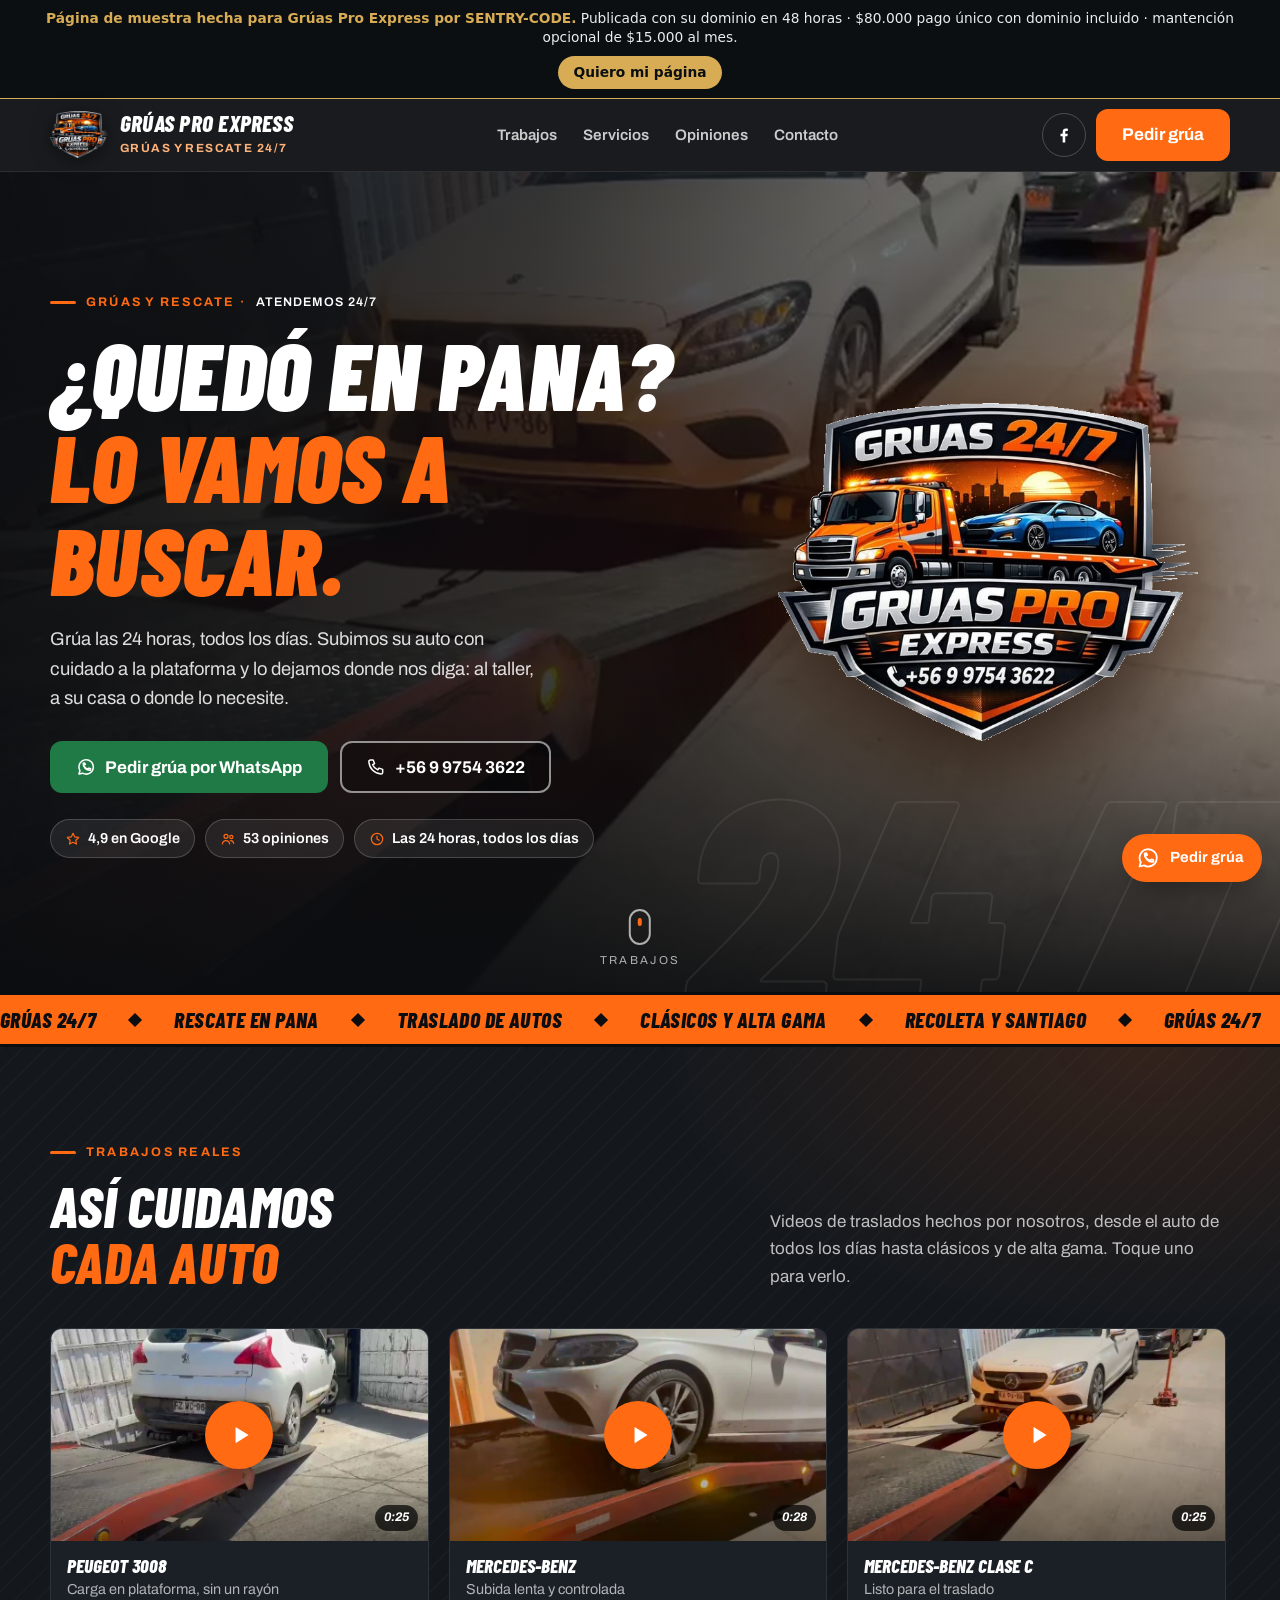
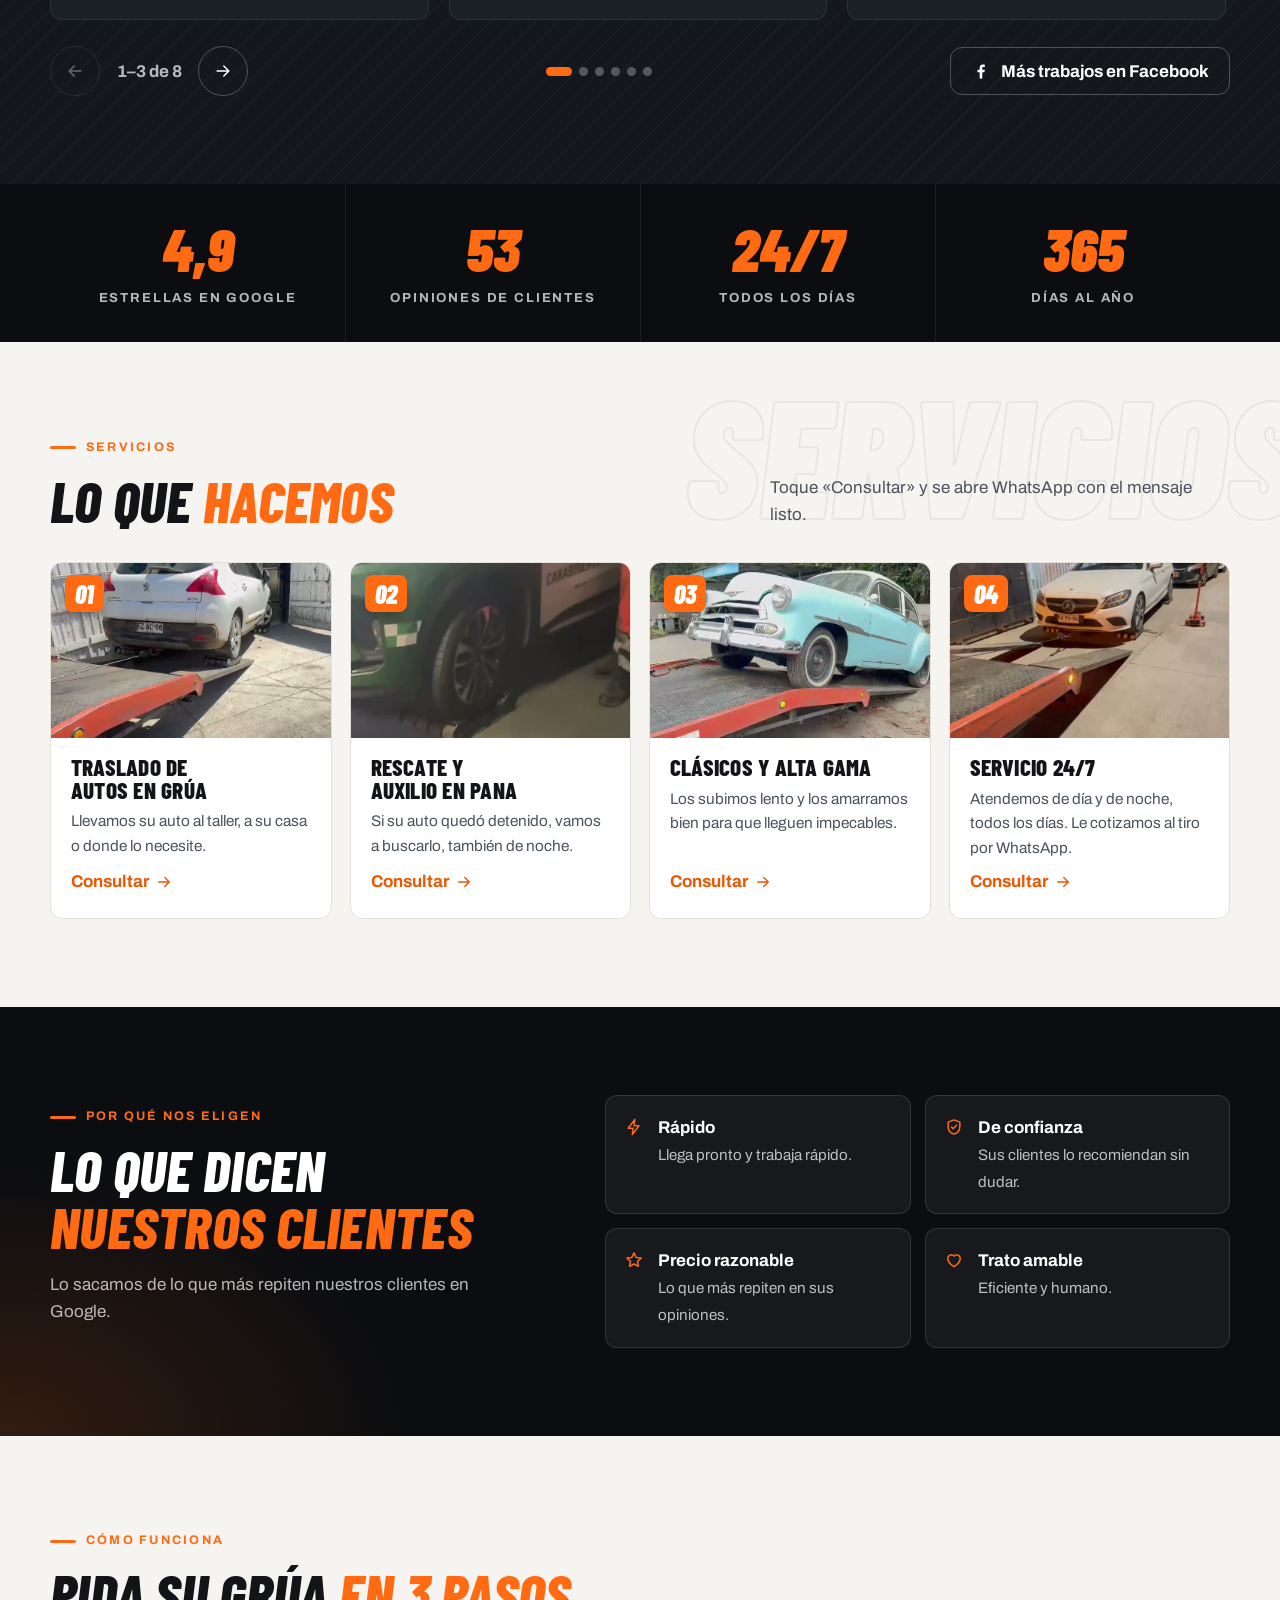
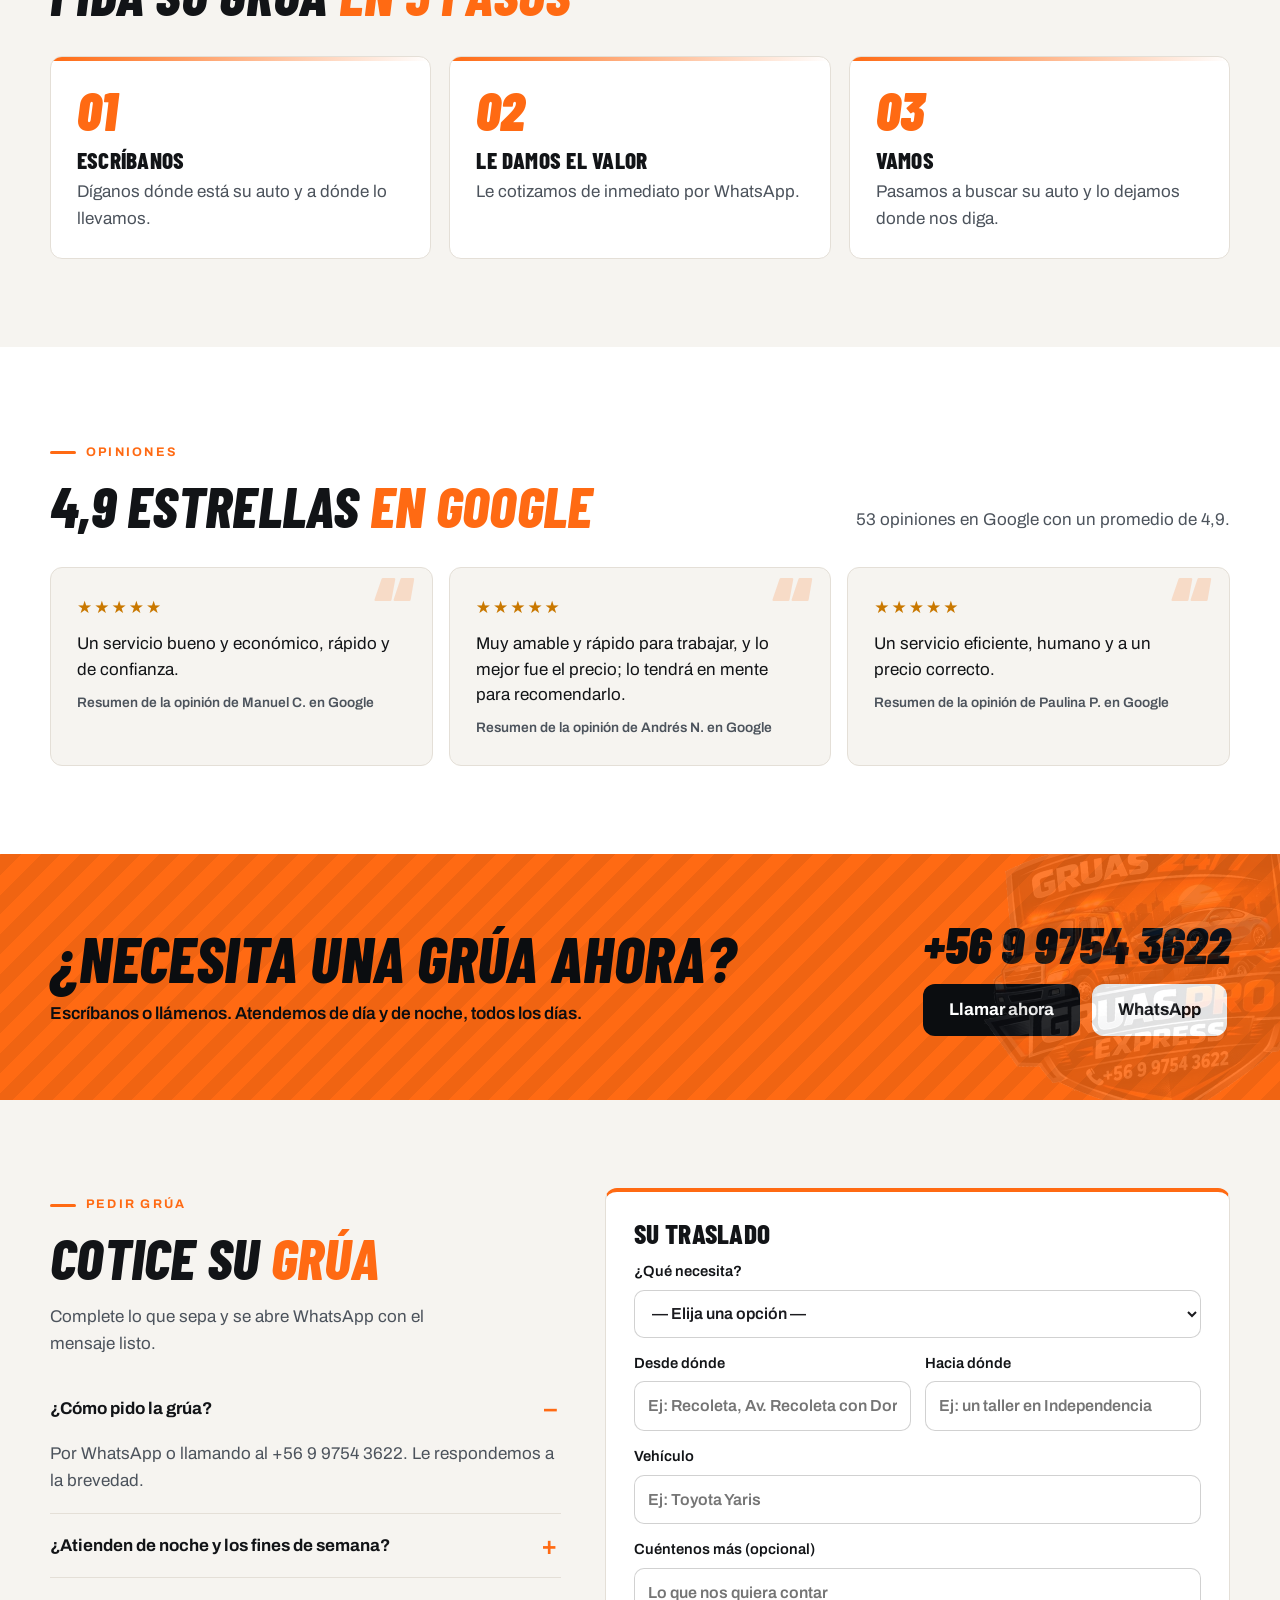
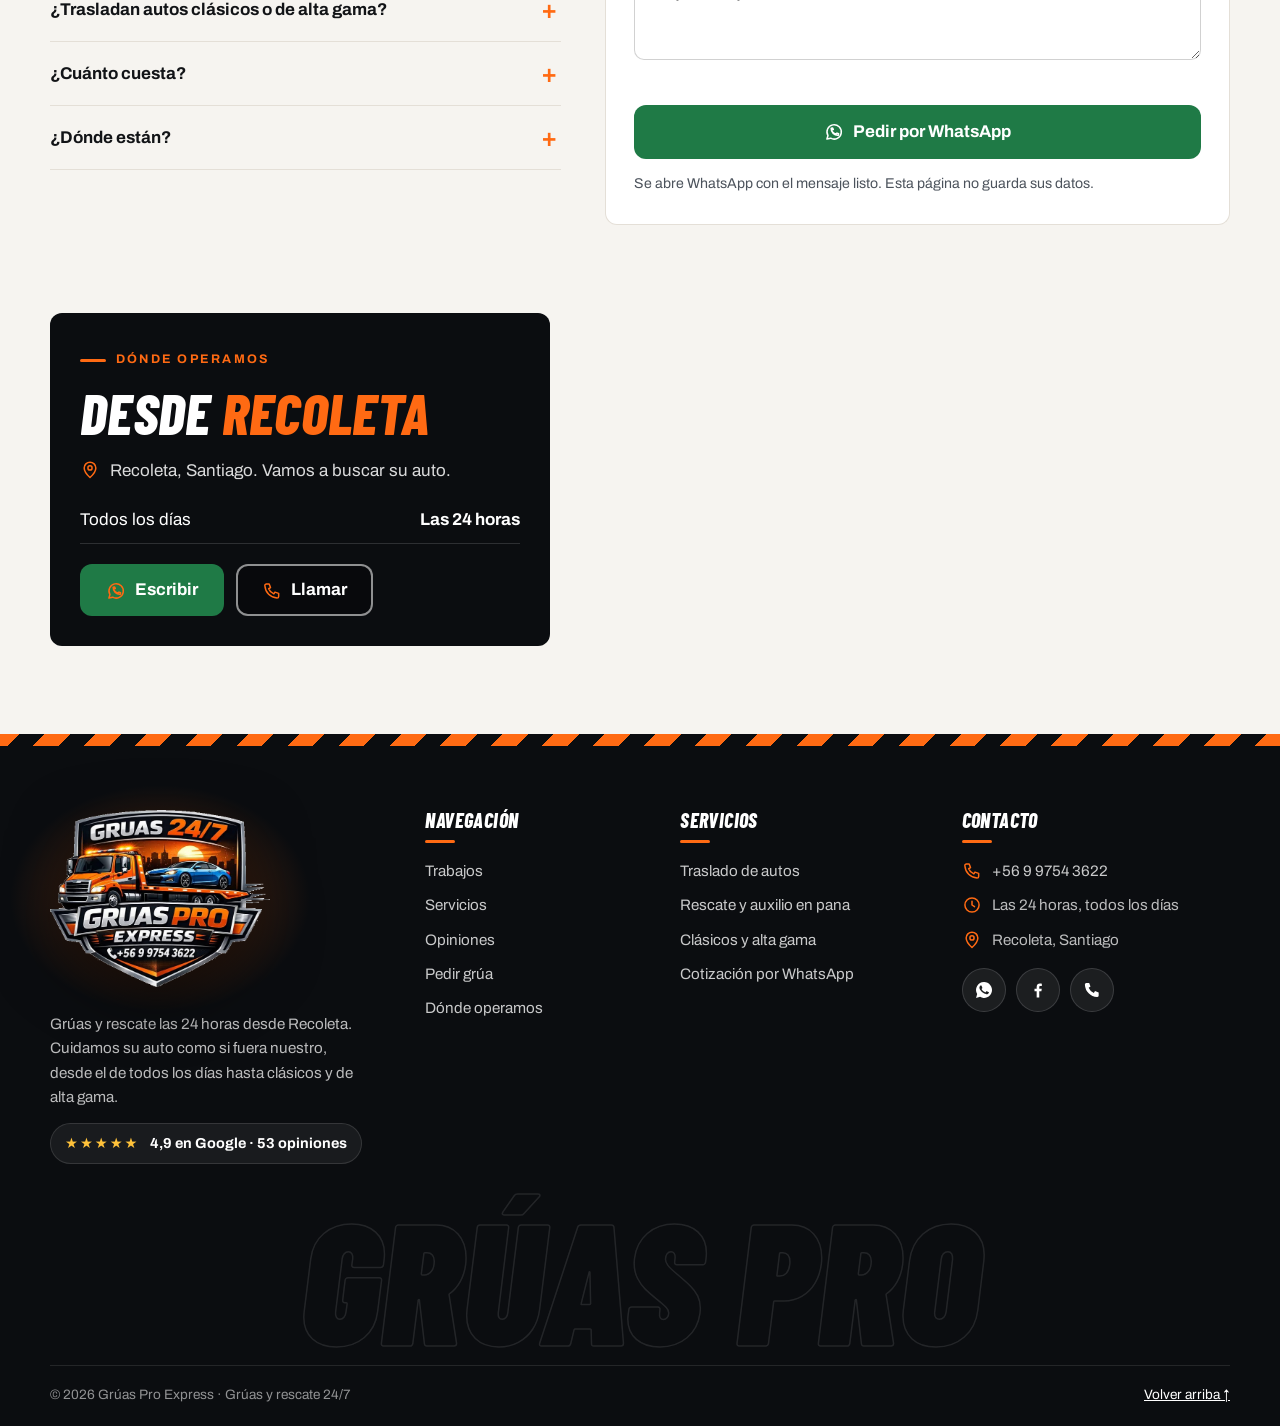
==== commit 9c527d76: "Más diseño: menú propio para celular, cinta animada, cifras, llamado naranja y pie de página nuevo c" ====
--- a/index.html
+++ b/index.html
@@ -27,7 +27,7 @@
   --bg:#ffffff;--surface:#f6f4f0;--text:#121417;--muted:#59606a;--accent:#ff6a13;--line:#e4dfd7;--font:'Archivo',system-ui,sans-serif;--display:'Barlow Condensed','Arial Narrow',sans-serif;
 }
 *{box-sizing:border-box}html{scroll-behavior:smooth;-webkit-text-size-adjust:100%}body{margin:0;overflow-x:hidden}
-img,video{max-width:100%;display:block}a{color:inherit}button,input,select,textarea{font:inherit}
+img,video{max-width:100%;display:block}img{height:auto}a{color:inherit}button,input,select,textarea{font:inherit}
 .i{width:20px;height:20px;flex:none;fill:none;stroke:currentColor;stroke-width:1.8;stroke-linecap:round;stroke-linejoin:round}
 .sr{position:absolute;width:1px;height:1px;overflow:hidden;clip:rect(0 0 0 0);white-space:nowrap}
 :focus-visible{outline:3px solid var(--c1);outline-offset:2px}
@@ -168,9 +168,6 @@
 .hor{list-style:none;padding:0;margin:0 0 20px}.hor li{display:flex;justify-content:space-between;gap:12px;padding:10px 0;border-bottom:1px solid rgba(255,255,255,.14)}
 .mapa{width:100%;min-height:320px;height:100%;border:0;border-radius:var(--r)}
 @media (max-width:820px){.donde{grid-template-columns:1fr}}
-footer{background:var(--oscuro);color:rgba(255,255,255,.72);font-size:.9rem;padding:34px 0;border-top:4px solid var(--c1)}
-footer .wrap{display:flex;flex-wrap:wrap;gap:12px 26px;justify-content:space-between;align-items:center}footer a{color:#fff}
-footer .pie-marca{display:flex;align-items:center;gap:12px}footer img{width:46px}
 
 /* barra y botón flotante */
 .barra-movil{display:none}
@@ -180,6 +177,119 @@
 .fab{position:fixed;right:18px;bottom:18px;z-index:59;display:inline-flex;align-items:center;gap:10px;background:var(--c1);color:#fff;text-decoration:none;font-weight:700;font-size:.92rem;padding:12px 18px 12px 14px;border-radius:999px;box-shadow:0 14px 30px -12px rgba(0,0,0,.55)}
 .fab .i{width:24px;height:24px}
 @media (max-width:760px){.fab{bottom:68px;right:12px;padding:11px 14px}.fab .fab-txt{display:none}}
+
+/* ===== menú para celular ===== */
+.menu-btn{display:none;width:48px;height:48px;border-radius:12px;border:1px solid rgba(255,255,255,.22);background:rgba(255,255,255,.04);color:#fff;cursor:pointer;place-items:center;padding:0}
+.menu-btn svg{width:24px;height:24px;fill:none;stroke-width:2.4;stroke-linecap:round}
+.menu-btn .l1,.menu-btn .l2{stroke:#fff}.menu-btn .l3{stroke:var(--c1)}
+@media (max-width:980px){.menu-btn{display:grid}}
+.mm{position:fixed;inset:0;z-index:200;visibility:hidden;pointer-events:none}
+.mm.abierto{visibility:visible;pointer-events:auto}
+.mm-fondo{position:absolute;inset:0;background:rgba(5,6,8,.6);opacity:0;transition:opacity .3s}
+.mm.abierto .mm-fondo{opacity:1}
+.mm-hoja{position:absolute;top:0;right:0;bottom:0;width:min(420px,100%);background:var(--oscuro);color:#fff;display:flex;flex-direction:column;overflow-y:auto;transform:translateX(100%);transition:transform .38s cubic-bezier(.16,1,.3,1);padding:calc(16px + env(safe-area-inset-top,0px)) max(22px,env(safe-area-inset-right,0px)) calc(22px + env(safe-area-inset-bottom,0px)) 22px;
+  background-image:radial-gradient(500px 340px at 100% 0%,rgba(255,106,19,.22),transparent 70%),repeating-linear-gradient(-45deg,rgba(255,255,255,.025) 0 2px,transparent 2px 14px)}
+.mm.abierto .mm-hoja{transform:none}
+.mm-arriba{display:flex;align-items:center;justify-content:space-between;gap:12px;padding-bottom:16px;border-bottom:1px solid rgba(255,255,255,.1)}
+.mm-arriba img{width:74px}
+.mm-x{width:48px;height:48px;border-radius:12px;border:1px solid rgba(255,255,255,.22);background:transparent;color:#fff;display:grid;place-items:center;cursor:pointer}
+.mm-x svg{width:22px;height:22px;stroke:currentColor;stroke-width:2.2;fill:none;stroke-linecap:round}
+.mm-links{list-style:none;margin:18px 0;padding:0;counter-reset:m}
+.mm-links li{counter-increment:m;opacity:0;transform:translateX(24px);transition:opacity .35s,transform .35s}
+.mm.abierto .mm-links li{opacity:1;transform:none}
+.mm.abierto .mm-links li:nth-child(2){transition-delay:.05s}.mm.abierto .mm-links li:nth-child(3){transition-delay:.1s}.mm.abierto .mm-links li:nth-child(4){transition-delay:.15s}.mm.abierto .mm-links li:nth-child(5){transition-delay:.2s}
+.mm-links a{display:flex;align-items:baseline;gap:14px;padding:14px 0;text-decoration:none;font:800 2.2rem/1 var(--ft);font-style:italic;text-transform:uppercase;border-bottom:1px solid rgba(255,255,255,.08)}
+.mm-links a::before{content:"0" counter(m);font:700 .85rem/1 var(--fx);font-style:normal;color:var(--c1);letter-spacing:.1em}
+.mm-links a:hover,.mm-links a:focus-visible{color:var(--c1)}
+.mm-acc{display:grid;gap:10px;margin-top:auto}
+.mm-acc .btn{width:100%}
+.mm-dato{display:flex;align-items:center;justify-content:space-between;gap:10px;margin-top:14px;color:rgba(255,255,255,.7);font-size:.9rem}
+.mm-dato a{display:inline-flex;align-items:center;gap:8px;color:#fff;text-decoration:none;font-weight:700}
+.mm-dato svg{width:18px;height:18px;fill:currentColor}
+.mm-dato .vivo{display:inline-flex;align-items:center;gap:8px}
+.vivo::before{content:"";width:9px;height:9px;border-radius:50%;background:#2bd46b;box-shadow:0 0 0 0 rgba(43,212,107,.6);animation:latido 2s infinite}
+@keyframes latido{70%{box-shadow:0 0 0 9px rgba(43,212,107,0)}100%{box-shadow:0 0 0 0 rgba(43,212,107,0)}}
+@media (prefers-reduced-motion:reduce){.mm-hoja,.mm-links li{transition:none}.vivo::before{animation:none}}
+body.sin-scroll{overflow:hidden}
+
+/* ===== más diseño ===== */
+.portada .eti .vivo{color:#fff;font-weight:600;letter-spacing:.08em}
+.portada::before{content:"24/7";position:absolute;right:-1vw;bottom:-6vw;z-index:1;font:900 clamp(10rem,26vw,24rem)/1 var(--ft);font-style:italic;color:transparent;-webkit-text-stroke:2px rgba(255,255,255,.07);pointer-events:none}
+.bajar{position:absolute;left:50%;bottom:22px;z-index:2;transform:translateX(-50%);display:flex;flex-direction:column;align-items:center;gap:6px;color:rgba(255,255,255,.65);font-size:.72rem;letter-spacing:.2em;text-transform:uppercase;text-decoration:none}
+.bajar i{width:22px;height:36px;border:2px solid currentColor;border-radius:12px;position:relative}
+.bajar i::after{content:"";position:absolute;left:50%;top:7px;width:4px;height:8px;margin-left:-2px;border-radius:2px;background:var(--c1);animation:rueda 1.8s infinite}
+@keyframes rueda{60%{transform:translateY(10px);opacity:0}100%{opacity:0}}
+@media (max-width:880px){.bajar{display:none}}
+@media (prefers-reduced-motion:reduce){.bajar i::after{animation:none}}
+
+.cinta{background:var(--c1);color:var(--oscuro);overflow:hidden;white-space:nowrap;border-block:3px solid var(--oscuro)}
+.cinta div{display:inline-flex;gap:34px;padding:14px 0;animation:cinta 32s linear infinite;font:800 1.35rem/1 var(--ft);font-style:italic;text-transform:uppercase;letter-spacing:.02em}
+.cinta span{display:inline-flex;align-items:center;gap:34px}
+.cinta span::after{content:"";width:10px;height:10px;background:var(--oscuro);transform:rotate(45deg)}
+@keyframes cinta{to{transform:translateX(-50%)}}
+@media (prefers-reduced-motion:reduce){.cinta div{animation:none}}
+
+.trabajos{position:relative;background-image:radial-gradient(700px 400px at 90% 0%,rgba(255,106,19,.13),transparent 70%),repeating-linear-gradient(-45deg,rgba(255,255,255,.018) 0 2px,transparent 2px 16px)}
+.vid{transition:transform .25s,border-color .25s}.vid:hover{transform:translateY(-4px);border-color:rgba(255,106,19,.55)}
+
+.cifras{background:var(--oscuro);color:#fff;padding:0}
+.cifras ul{list-style:none;margin:0;padding:0;display:grid;grid-template-columns:repeat(4,1fr)}
+.cifras li{padding:34px 18px;text-align:center;border-left:1px solid rgba(255,255,255,.08)}
+.cifras li:first-child{border-left:0}
+.cifras b{display:block;font:900 clamp(2.6rem,5vw,3.8rem)/1 var(--ft);font-style:italic;color:var(--c1)}
+.cifras span{display:block;margin-top:8px;font-size:.82rem;letter-spacing:.14em;text-transform:uppercase;color:rgba(255,255,255,.7);font-weight:700}
+@media (max-width:700px){.cifras ul{grid-template-columns:1fr 1fr}.cifras li:nth-child(3){border-left:0}.cifras li:nth-child(n+3){border-top:1px solid rgba(255,255,255,.08)}}
+
+#servicios{position:relative;overflow:hidden}
+#servicios::before{content:"SERVICIOS";position:absolute;top:28px;right:-20px;font:900 clamp(5rem,13vw,11rem)/1 var(--ft);font-style:italic;color:transparent;-webkit-text-stroke:2px rgba(18,20,23,.06);pointer-events:none}
+.servs{counter-reset:s}
+.serv{counter-increment:s;position:relative}
+.serv .foto{position:relative;overflow:hidden;margin:0}
+.serv .foto img{transition:transform .6s cubic-bezier(.16,1,.3,1)}
+.serv:hover .foto img{transform:scale(1.07)}
+.serv .foto::after{content:"0" counter(s);position:absolute;left:14px;top:12px;font:900 1.6rem/1 var(--ft);font-style:italic;color:#fff;background:var(--c1);padding:6px 10px 5px;border-radius:8px;box-shadow:0 8px 18px -6px rgba(0,0,0,.5)}
+.serv h3{transition:color .2s}.serv:hover h3{color:var(--c1o)}
+
+.confianza{background-image:radial-gradient(600px 400px at 0% 100%,rgba(255,106,19,.16),transparent 70%)}
+.puntos li{transition:border-color .2s,background .2s}.puntos li:hover{border-color:rgba(255,106,19,.5);background:rgba(255,106,19,.06)}
+.pasos li{transition:transform .2s,box-shadow .2s}.pasos li:hover{transform:translateY(-4px);box-shadow:0 18px 40px -22px rgba(0,0,0,.4)}
+.pasos li::after{content:"";position:absolute;left:0;top:0;width:100%;height:4px;background:linear-gradient(90deg,var(--c1),transparent)}
+.res{position:relative}.res::before{content:"“";position:absolute;right:18px;top:-8px;font:900 6rem/1 var(--ft);color:rgba(255,106,19,.18)}
+
+.llamado{position:relative;overflow:hidden;background:var(--c1);color:var(--oscuro);padding:64px 0;background-image:repeating-linear-gradient(-45deg,rgba(0,0,0,.06) 0 14px,transparent 14px 28px)}
+.llamado .wrap{display:grid;grid-template-columns:1fr auto;gap:24px 40px;align-items:center}
+.llamado h2{color:var(--oscuro);font-size:clamp(2.2rem,5.4vw,4rem)}
+.llamado p{margin:10px 0 0;font-weight:600;font-size:1.08rem}
+.llamado .tel{display:block;font:900 clamp(2rem,4.6vw,3.2rem)/1 var(--ft);font-style:italic;color:var(--oscuro);text-decoration:none;margin-bottom:14px;white-space:nowrap}
+.llamado .acciones .btn-d{background:var(--oscuro);color:#fff}
+.llamado .acciones .btn-w{background:#fff;color:var(--oscuro)}
+.llamado img{position:absolute;right:-60px;top:50%;width:360px;transform:translateY(-50%) rotate(-8deg);opacity:.12;pointer-events:none}
+@media (max-width:820px){.llamado .wrap{grid-template-columns:1fr}.llamado img{display:none}}
+
+/* ===== pie de página ===== */
+.pie{position:relative;overflow:hidden;background:var(--oscuro);color:rgba(255,255,255,.72);font-size:.95rem;padding:0 0 calc(20px + env(safe-area-inset-bottom,0px))}
+.pie .baliza{height:12px}
+.pie-grid{display:grid;grid-template-columns:1.25fr .8fr .9fr 1fr;gap:40px;padding:64px 0 40px;position:relative;z-index:1}
+.pie-logo{position:relative;display:inline-block;margin-bottom:18px}
+.pie-logo::before{content:"";position:absolute;inset:-14% -18%;background:radial-gradient(closest-side,rgba(255,106,19,.38),transparent);z-index:-1}
+.pie-logo img{width:220px;filter:drop-shadow(0 18px 30px rgba(0,0,0,.6))}
+.pie p{margin:0 0 14px;max-width:34ch}
+.pie .estrellas{display:inline-flex;align-items:center;gap:10px;background:rgba(255,255,255,.06);border:1px solid rgba(255,255,255,.12);border-radius:999px;padding:8px 14px;color:#fff;font-weight:700;font-size:.9rem}
+.pie .estrellas b{color:#ffc23a;letter-spacing:2px}
+.pie h4{margin:0 0 16px;font:800 1.25rem/1 var(--ft);font-style:italic;text-transform:uppercase;color:#fff;letter-spacing:.02em}
+.pie h4::after{content:"";display:block;width:30px;height:3px;background:var(--c1);margin-top:10px;border-radius:2px}
+.pie ul{list-style:none;margin:0;padding:0;display:grid;gap:10px}
+.pie ul a{color:rgba(255,255,255,.78);text-decoration:none}.pie ul a:hover{color:var(--c1)}
+.pie .contacto li{display:flex;gap:10px;align-items:flex-start}.pie .contacto .i{color:var(--c1);margin-top:2px}
+.pie .redes{display:flex;gap:10px;margin-top:16px}
+.pie .redes a{width:44px;height:44px;border-radius:50%;display:grid;place-items:center;background:rgba(255,255,255,.07);color:#fff;border:1px solid rgba(255,255,255,.14)}
+.pie .redes a:hover{background:var(--c1);border-color:var(--c1)}
+.pie .redes svg{width:20px;height:20px;fill:currentColor}
+.pie-gigante{max-width:none!important;position:relative;z-index:0;margin:0 0 -0.12em;text-align:center;font:900 clamp(3.4rem,13.5vw,12.5rem)/.85 var(--ft);font-style:italic;text-transform:uppercase;color:transparent;-webkit-text-stroke:1.5px rgba(255,255,255,.1);white-space:nowrap;user-select:none;pointer-events:none}
+.pie-base{display:flex;flex-wrap:wrap;justify-content:space-between;gap:10px 24px;padding-top:18px;border-top:1px solid rgba(255,255,255,.1);font-size:.85rem;color:rgba(255,255,255,.55);position:relative;z-index:1}
+.pie-base a{color:#fff}
+@media (max-width:980px){.pie-grid{grid-template-columns:1fr 1fr}}
+@media (max-width:560px){.pie-grid{grid-template-columns:1fr 1fr;gap:30px 18px;padding-top:48px}.pie-grid>div:first-child,.pie-grid>div:last-child{grid-column:1/-1}.pie-logo img{width:190px}}
 </style>
 </head>
 <body>
@@ -199,8 +309,28 @@
   <div class="nav-der">
     <a class="red" href="https://www.facebook.com/people/GRUAS-PRO/61584228413606/" target="_blank" rel="noopener" aria-label="Facebook de Grúas Pro Express"><svg viewBox="0 0 24 24" aria-hidden="true"><path d="M13.5 21v-7.5h2.6l.4-3h-3V8.6c0-.9.3-1.5 1.5-1.5h1.6V4.4c-.3 0-1.2-.1-2.3-.1-2.3 0-3.9 1.4-3.9 4v2.2H7.8v3h2.6V21z"/></svg></a>
     <a class="btn btn-p" href="#contacto">Pedir grúa</a>
+    <button class="menu-btn" type="button" aria-label="Abrir menú" aria-expanded="false" aria-controls="mm"><svg viewBox="0 0 24 24" aria-hidden="true"><path class="l1" d="M3 6.5h18"/><path class="l2" d="M3 12h18"/><path class="l3" d="M10 17.5h11"/></svg></button>
   </div>
 </div></header>
+
+<div class="mm" id="mm" aria-hidden="true">
+  <div class="mm-fondo" data-cerrar></div>
+  <nav class="mm-hoja" aria-label="Menú">
+    <div class="mm-arriba"><img src="assets/logo-256.png" alt="Grúas Pro Express" width="256" height="206"><button class="mm-x" type="button" aria-label="Cerrar menú" data-cerrar><svg viewBox="0 0 24 24" aria-hidden="true"><path d="M6 6l12 12M18 6 6 18"/></svg></button></div>
+    <ul class="mm-links">
+      <li><a href="#trabajos">Trabajos</a></li>
+      <li><a href="#servicios">Servicios</a></li>
+      <li><a href="#opiniones">Opiniones</a></li>
+      <li><a href="#contacto">Pedir grúa</a></li>
+      <li><a href="#ubicacion">Dónde operamos</a></li>
+    </ul>
+    <div class="mm-acc">
+      <a class="btn btn-wa" href="https://wa.me/56997543622?text=Hola%2C%20vi%20su%20p%C3%A1gina%20web%20y%20necesito%20una%20gr%C3%BAa" target="_blank" rel="noopener"><svg class="i" viewBox="0 0 24 24" aria-hidden="true"><path d="M3.5 20.5l1.3-4.2A8.6 8.6 0 1 1 8 19.4z"/><path d="M9 8.6c.2 2.9 2.6 5.4 5.6 5.8l1-1.1 1.9.8-.4 1.8c-4.6.4-8.8-3.6-8.5-8.3l1.8-.4.8 1.9z"/></svg>Pedir grúa por WhatsApp</a>
+      <a class="btn btn-p" href="tel:+56997543622"><svg class="i" viewBox="0 0 24 24" aria-hidden="true"><path d="M5 3.5h3.6l1.6 4.4-2.2 1.4a11 11 0 0 0 6.2 6.2l1.4-2.2 4.4 1.6V18.5A2 2 0 0 1 18 20.5 15.5 15.5 0 0 1 3.5 6 2 2 0 0 1 5 3.5z"/></svg>Llamar al +56 9 9754 3622</a>
+    </div>
+    <div class="mm-dato"><span class="vivo">Atendemos las 24 horas</span><a href="https://www.facebook.com/people/GRUAS-PRO/61584228413606/" target="_blank" rel="noopener"><svg viewBox="0 0 24 24" aria-hidden="true"><path d="M13.5 21v-7.5h2.6l.4-3h-3V8.6c0-.9.3-1.5 1.5-1.5h1.6V4.4c-.3 0-1.2-.1-2.3-.1-2.3 0-3.9 1.4-3.9 4v2.2H7.8v3h2.6V21z"/></svg>Facebook</a></div>
+  </nav>
+</div>
 
 <main id="inicio">
 <section class="portada">
@@ -208,7 +338,7 @@
   <video autoplay muted loop playsinline preload="metadata" poster="assets/portada.jpg" aria-hidden="true"><source src="assets/portada.mp4" type="video/mp4"></video>
   <div class="wrap">
     <div class="reveal">
-      <span class="eti">Grúas y rescate 24/7 · Santiago</span>
+      <span class="eti">Grúas y rescate · <span class="vivo">Atendemos 24/7</span></span>
       <h1>¿Quedó en pana?<br><em>Lo vamos a buscar.</em></h1>
       <p class="baja">Grúa las 24 horas, todos los días. Subimos su auto con cuidado a la plataforma y lo dejamos donde nos diga: al taller, a su casa o donde lo necesite.</p>
       <div class="acciones">
@@ -219,8 +349,9 @@
     </div>
     <img class="escudo" src="assets/logo.png" alt="Escudo de Grúas Pro Express: grúa 24/7 con un auto sobre la plataforma" width="608" height="489">
   </div>
+  <a class="bajar" href="#trabajos" aria-label="Ver nuestros trabajos"><i></i>Trabajos</a>
 </section>
-<div class="baliza" aria-hidden="true"></div>
+<div class="cinta" aria-hidden="true"><div><span>Grúas 24/7</span><span>Rescate en pana</span><span>Traslado de autos</span><span>Clásicos y alta gama</span><span>Recoleta y Santiago</span><span>Grúas 24/7</span><span>Rescate en pana</span><span>Traslado de autos</span><span>Clásicos y alta gama</span><span>Recoleta y Santiago</span></div></div>
 
 <section id="trabajos" class="trabajos"><div class="wrap">
   <div class="cab reveal"><div><span class="eti">Trabajos reales</span><h2>Así cuidamos<br><em>cada auto</em></h2></div><p>Videos de traslados hechos por nosotros, desde el auto de todos los días hasta clásicos y de alta gama. Toque uno para verlo.</p></div>
@@ -243,16 +374,23 @@
   </div>
 </div></section>
 
+<section class="cifras" aria-label="Grúas Pro Express en cifras"><div class="wrap"><ul>
+  <li class="reveal"><b>4,9</b><span>Estrellas en Google</span></li>
+  <li class="reveal"><b>53</b><span>Opiniones de clientes</span></li>
+  <li class="reveal"><b>24/7</b><span>Todos los días</span></li>
+  <li class="reveal"><b>365</b><span>Días al año</span></li>
+</ul></div></section>
+
 <section id="servicios"><div class="wrap">
   <div class="cab reveal"><div><span class="eti">Servicios</span><h2>Lo que <em>hacemos</em></h2></div><p>Toque «Consultar» y se abre WhatsApp con el mensaje listo.</p></div>
   <div class="servs">
-    <article class="serv reveal"><img src="assets/trabajos/t01.jpg" alt="Auto blanco subiendo a la plataforma de la grúa" loading="lazy" width="832" height="464"><div><h3>Traslado de autos en grúa</h3><p>Llevamos su auto al taller, a su casa o donde lo necesite.</p>
+    <article class="serv reveal"><figure class="foto"><img src="assets/trabajos/t01.jpg" alt="Auto blanco subiendo a la plataforma de la grúa" loading="lazy" width="832" height="464"></figure><div><h3>Traslado de autos en grúa</h3><p>Llevamos su auto al taller, a su casa o donde lo necesite.</p>
       <a href="https://wa.me/56997543622?text=Hola%2C%20vi%20su%20p%C3%A1gina%20web%20y%20quiero%20consultar%20por%3A%20traslado%20de%20autos%20en%20gr%C3%BAa." target="_blank" rel="noopener">Consultar <svg class="i" viewBox="0 0 24 24" aria-hidden="true"><path d="M5 12h14M13 6l6 6-6 6"/></svg></a></div></article>
-    <article class="serv reveal"><img src="assets/trabajos/t06.jpg" alt="Rescate de un vehículo en un espacio cerrado" loading="lazy" width="832" height="464"><div><h3>Rescate y auxilio en pana</h3><p>Si su auto quedó detenido, vamos a buscarlo, también de noche.</p>
+    <article class="serv reveal"><figure class="foto"><img src="assets/trabajos/t06.jpg" alt="Rescate de un vehículo en un espacio cerrado" loading="lazy" width="832" height="464"></figure><div><h3>Rescate y auxilio en pana</h3><p>Si su auto quedó detenido, vamos a buscarlo, también de noche.</p>
       <a href="https://wa.me/56997543622?text=Hola%2C%20vi%20su%20p%C3%A1gina%20web%20y%20quiero%20consultar%20por%3A%20rescate%20y%20auxilio%20en%20pana." target="_blank" rel="noopener">Consultar <svg class="i" viewBox="0 0 24 24" aria-hidden="true"><path d="M5 12h14M13 6l6 6-6 6"/></svg></a></div></article>
-    <article class="serv reveal"><img src="assets/trabajos/t08.jpg" alt="Chevrolet clásico celeste sobre la plataforma" loading="lazy" width="832" height="464"><div><h3>Clásicos y alta gama</h3><p>Los subimos lento y los amarramos bien para que lleguen impecables.</p>
+    <article class="serv reveal"><figure class="foto"><img src="assets/trabajos/t08.jpg" alt="Chevrolet clásico celeste sobre la plataforma" loading="lazy" width="832" height="464"></figure><div><h3>Clásicos y alta gama</h3><p>Los subimos lento y los amarramos bien para que lleguen impecables.</p>
       <a href="https://wa.me/56997543622?text=Hola%2C%20vi%20su%20p%C3%A1gina%20web%20y%20quiero%20consultar%20por%3A%20traslado%20de%20un%20auto%20cl%C3%A1sico%20o%20de%20alta%20gama." target="_blank" rel="noopener">Consultar <svg class="i" viewBox="0 0 24 24" aria-hidden="true"><path d="M5 12h14M13 6l6 6-6 6"/></svg></a></div></article>
-    <article class="serv reveal"><img src="assets/trabajos/t03.jpg" alt="Mercedes-Benz blanco sobre la grúa" loading="lazy" width="832" height="464"><div><h3>Servicio 24/7</h3><p>Atendemos de día y de noche, todos los días. Le cotizamos al tiro por WhatsApp.</p>
+    <article class="serv reveal"><figure class="foto"><img src="assets/trabajos/t03.jpg" alt="Mercedes-Benz blanco sobre la grúa" loading="lazy" width="832" height="464"></figure><div><h3>Servicio 24/7</h3><p>Atendemos de día y de noche, todos los días. Le cotizamos al tiro por WhatsApp.</p>
       <a href="https://wa.me/56997543622?text=Hola%2C%20vi%20su%20p%C3%A1gina%20web%20y%20quiero%20cotizar%20una%20gr%C3%BAa." target="_blank" rel="noopener">Consultar <svg class="i" viewBox="0 0 24 24" aria-hidden="true"><path d="M5 12h14M13 6l6 6-6 6"/></svg></a></div></article>
   </div>
 </div></section>
@@ -270,6 +408,11 @@
 <section id="opiniones" class="opis"><div class="wrap">
   <div class="cab reveal"><div><span class="eti">Opiniones</span><h2>4,9 estrellas <em>en Google</em></h2></div><p>53 opiniones en Google con un promedio de 4,9.</p></div>
   <div class="resgrid"><figure class="res reveal"><span class="est" aria-label="5 de 5 estrellas">★★★★★</span><blockquote>Un servicio bueno y económico, rápido y de confianza.</blockquote><figcaption>Resumen de la opinión de Manuel C. en Google</figcaption></figure><figure class="res reveal"><span class="est" aria-label="5 de 5 estrellas">★★★★★</span><blockquote>Muy amable y rápido para trabajar, y lo mejor fue el precio; lo tendrá en mente para recomendarlo.</blockquote><figcaption>Resumen de la opinión de Andrés N. en Google</figcaption></figure><figure class="res reveal"><span class="est" aria-label="5 de 5 estrellas">★★★★★</span><blockquote>Un servicio eficiente, humano y a un precio correcto.</blockquote><figcaption>Resumen de la opinión de Paulina P. en Google</figcaption></figure></div>
+</div></section>
+
+<section class="llamado" aria-label="Pedir grúa ahora"><img src="assets/logo.png" alt="" width="608" height="489"><div class="wrap">
+  <div class="reveal"><h2>¿Necesita una grúa ahora?</h2><p>Escríbanos o llámenos. Atendemos de día y de noche, todos los días.</p></div>
+  <div class="reveal"><a class="tel" href="tel:+56997543622">+56 9 9754 3622</a><div class="acciones"><a class="btn btn-d" href="tel:+56997543622">Llamar ahora</a><a class="btn btn-w" href="https://wa.me/56997543622?text=Hola%2C%20vi%20su%20p%C3%A1gina%20web%20y%20necesito%20una%20gr%C3%BAa" target="_blank" rel="noopener">WhatsApp</a></div></div>
 </div></section>
 
 <section id="contacto" class="pedir"><div class="wrap">
@@ -298,7 +441,41 @@
 </div></section>
 </main>
 
-<footer><div class="wrap"><span class="pie-marca"><img src="assets/logo-256.png" alt="" width="256" height="206"><span>Grúas Pro Express · Grúas y rescate 24/7 · Recoleta</span></span><span><a href="tel:+56997543622">+56 9 9754 3622</a> · <a href="https://www.facebook.com/people/GRUAS-PRO/61584228413606/" target="_blank" rel="noopener">Facebook</a> · &copy; <span id="y"></span></span></div></footer>
+<footer class="pie">
+  <div class="baliza" aria-hidden="true"></div>
+  <div class="wrap">
+    <div class="pie-grid">
+      <div>
+        <a class="pie-logo" href="#inicio" aria-label="Volver al inicio"><img src="assets/logo.png" alt="Logo de Grúas Pro Express" width="608" height="489" loading="lazy"></a>
+        <p>Grúas y rescate las 24 horas desde Recoleta. Cuidamos su auto como si fuera nuestro, desde el de todos los días hasta clásicos y de alta gama.</p>
+        <span class="estrellas"><b>★★★★★</b>4,9 en Google · 53 opiniones</span>
+      </div>
+      <div>
+        <h4>Navegación</h4>
+        <ul><li><a href="#trabajos">Trabajos</a></li><li><a href="#servicios">Servicios</a></li><li><a href="#opiniones">Opiniones</a></li><li><a href="#contacto">Pedir grúa</a></li><li><a href="#ubicacion">Dónde operamos</a></li></ul>
+      </div>
+      <div>
+        <h4>Servicios</h4>
+        <ul><li><a href="#servicios">Traslado de autos</a></li><li><a href="#servicios">Rescate y auxilio en pana</a></li><li><a href="#servicios">Clásicos y alta gama</a></li><li><a href="#contacto">Cotización por WhatsApp</a></li></ul>
+      </div>
+      <div>
+        <h4>Contacto</h4>
+        <ul class="contacto">
+          <li><svg class="i" viewBox="0 0 24 24" aria-hidden="true"><path d="M5 3.5h3.6l1.6 4.4-2.2 1.4a11 11 0 0 0 6.2 6.2l1.4-2.2 4.4 1.6V18.5A2 2 0 0 1 18 20.5 15.5 15.5 0 0 1 3.5 6 2 2 0 0 1 5 3.5z"/></svg><a href="tel:+56997543622">+56 9 9754 3622</a></li>
+          <li><svg class="i" viewBox="0 0 24 24" aria-hidden="true"><circle cx="12" cy="12" r="8.5"/><path d="M12 7.5V12l3 2"/></svg><span>Las 24 horas, todos los días</span></li>
+          <li><svg class="i" viewBox="0 0 24 24" aria-hidden="true"><path d="M12 21s-7-6.2-7-11.4A7 7 0 0 1 19 9.6C19 14.8 12 21 12 21z"/><circle cx="12" cy="9.5" r="2.5"/></svg><span>Recoleta, Santiago</span></li>
+        </ul>
+        <div class="redes">
+          <a href="https://wa.me/56997543622?text=Hola%2C%20vi%20su%20p%C3%A1gina%20web%20y%20necesito%20una%20gr%C3%BAa" target="_blank" rel="noopener" aria-label="WhatsApp"><svg viewBox="0 0 24 24" aria-hidden="true"><path d="M12 2.5a9.5 9.5 0 0 0-8.2 14.3L2.5 21.5l4.8-1.3A9.5 9.5 0 1 0 12 2.5zm5.4 13.4c-.2.6-1.3 1.2-1.8 1.2-.5.1-1 .1-3.3-.8-2.8-1.1-4.5-4-4.7-4.2-.1-.2-1.1-1.5-1.1-2.8s.7-2 .9-2.3c.2-.3.5-.3.7-.3h.5c.2 0 .4 0 .6.5l.8 2c.1.2.1.4 0 .5l-.3.5-.4.4c-.1.1-.3.3-.1.6.2.3.8 1.3 1.7 2.1 1.2 1 2.1 1.3 2.4 1.5.3.1.5.1.6-.1l.9-1.1c.2-.3.4-.2.6-.1l1.9.9c.3.1.5.2.5.3.1.2.1.7-.1 1.2z"/></svg></a>
+          <a href="https://www.facebook.com/people/GRUAS-PRO/61584228413606/" target="_blank" rel="noopener" aria-label="Facebook"><svg viewBox="0 0 24 24" aria-hidden="true"><path d="M13.5 21v-7.5h2.6l.4-3h-3V8.6c0-.9.3-1.5 1.5-1.5h1.6V4.4c-.3 0-1.2-.1-2.3-.1-2.3 0-3.9 1.4-3.9 4v2.2H7.8v3h2.6V21z"/></svg></a>
+          <a href="tel:+56997543622" aria-label="Llamar"><svg viewBox="0 0 24 24" aria-hidden="true"><path d="M5 3.5h3.6l1.6 4.4-2.2 1.4a11 11 0 0 0 6.2 6.2l1.4-2.2 4.4 1.6V18.5A2 2 0 0 1 18 20.5 15.5 15.5 0 0 1 3.5 6 2 2 0 0 1 5 3.5z"/></svg></a>
+        </div>
+      </div>
+    </div>
+    <p class="pie-gigante" aria-hidden="true">Grúas Pro</p>
+    <div class="pie-base"><span>&copy; <span id="y"></span> Grúas Pro Express · Grúas y rescate 24/7</span><a href="#inicio">Volver arriba ↑</a></div>
+  </div>
+</footer>
 
 <script>
 document.querySelectorAll('form[data-cot]').forEach(function(f){f.addEventListener('submit',function(ev){ev.preventDefault();
@@ -348,6 +525,20 @@
   });
 })();
 </script>
+<script>
+/* menú para celular */
+(function(){
+  var b=document.querySelector('.menu-btn'),m=document.getElementById('mm');if(!b||!m)return;
+  var ultimo=null;
+  function abrir(){ultimo=document.activeElement;m.classList.add('abierto');m.setAttribute('aria-hidden','false');b.setAttribute('aria-expanded','true');document.body.classList.add('sin-scroll');setTimeout(function(){var x=m.querySelector('.mm-x');if(x)x.focus()},60)}
+  function cerrar(){m.classList.remove('abierto');m.setAttribute('aria-hidden','true');b.setAttribute('aria-expanded','false');document.body.classList.remove('sin-scroll');if(ultimo&&ultimo.focus)ultimo.focus()}
+  b.addEventListener('click',abrir);
+  m.querySelectorAll('[data-cerrar]').forEach(function(e){e.addEventListener('click',cerrar)});
+  m.querySelectorAll('.mm-links a').forEach(function(a){a.addEventListener('click',cerrar)});
+  document.addEventListener('keydown',function(e){if(e.key==='Escape'&&m.classList.contains('abierto'))cerrar()});
+  window.addEventListener('resize',function(){if(innerWidth>980&&m.classList.contains('abierto'))cerrar()});
+})();
+</script>
 <link rel="stylesheet" href="asistente.css">
 <script>window.ASISTENTE = {"negocio": "Grúas Pro Express", "persona": "Grúas Pro Express", "wa": "56997543622", "confirma": "los traslados se coordinan", "boton": "Pedir grúa", "saludo": "Hola, soy el asistente de Grúas Pro Express. Atendemos las 24 horas. ¿Qué necesita?", "cuando": [{"t": "Ahora", "m": "Necesito la grúa ahora."}, {"t": "Hoy, más tarde", "m": "La necesito hoy, más tarde."}, {"t": "Otro día", "m": "La necesito otro día."}, {"t": "Solo quiero cotizar", "m": "Por ahora solo quiero cotizar."}], "servicios": [{"n": "Traslado de auto en grúa", "info": "Llevamos su auto al taller, a su casa o donde lo necesite.", "opts": [], "kw": "trasl|llevar|grua|grúa|taller|auto"}, {"n": "Rescate o auxilio en pana", "info": "Si su auto quedó detenido, vamos a buscarlo, también de noche.", "opts": [], "kw": "pana|detenid|no arranca|choque|accidente|auxilio|rescate|bateria|batería"}, {"n": "Auto clásico o de alta gama", "info": "Los subimos lento a la plataforma y los amarramos bien. Puede ver traslados de un Rolls-Royce y un Chevrolet clásico en la sección de trabajos.", "opts": [], "kw": "clasico|clásico|antiguo|coleccion|colección|lujo|alta gama|deportivo|mercedes|bmw|audi|rolls"}, {"n": "Cotización", "info": "Cuéntenos desde dónde y hacia dónde, y le damos el valor.", "opts": [], "kw": "precio|valor|cuanto|cuánto|cotiz"}], "faq": [{"pri": true, "kw": "precio|valor|cuanto|costo|cobra|sale|presupuesto|cotiz", "r": "El valor depende de la distancia. Cuénteme desde dónde y hacia dónde, y le dejo el mensaje listo."}, {"kw": "donde|direccion|ubicacion|comuna|zona|sector|llegan|van a|hasta", "r": "Estamos en Recoleta y vamos a buscar su auto. Consúltenos por su comuna y le confirmamos al tiro."}, {"kw": "horario|hora|abren|atienden|sabado|domingo|noche|madrugada|urgencia|emergencia|24|feriado", "r": "Las 24 horas, todos los días, incluidos fines de semana y feriados."}, {"kw": "pago|transferencia|efectivo|tarjeta|boleta|factura", "r": "Las formas de pago se confirman al cotizar."}, {"kw": "clasico|clásico|antiguo|lujo|alta gama|cuidado|rayon|rayón|daño", "r": "Sí, trasladamos clásicos y autos de alta gama: los subimos lento a la plataforma y los amarramos bien. En la sección «Trabajos reales» hay videos de un Rolls-Royce y un Chevrolet clásico."}, {"kw": "video|trabajo|foto|facebook|redes|instagram", "r": "En esta página hay 8 videos de trabajos reales y en nuestro Facebook (GRUAS PRO) vamos subiendo más."}, {"kw": "garantia|seguro|confianza|quien|experiencia|opiniones|resenas|reseñas", "r": "Grúas Pro Express tiene 4,9 en Google con 53 opiniones. Destacan la rapidez, la confianza y el precio razonable."}]};</script>
 <script src="asistente.js" defer></script>
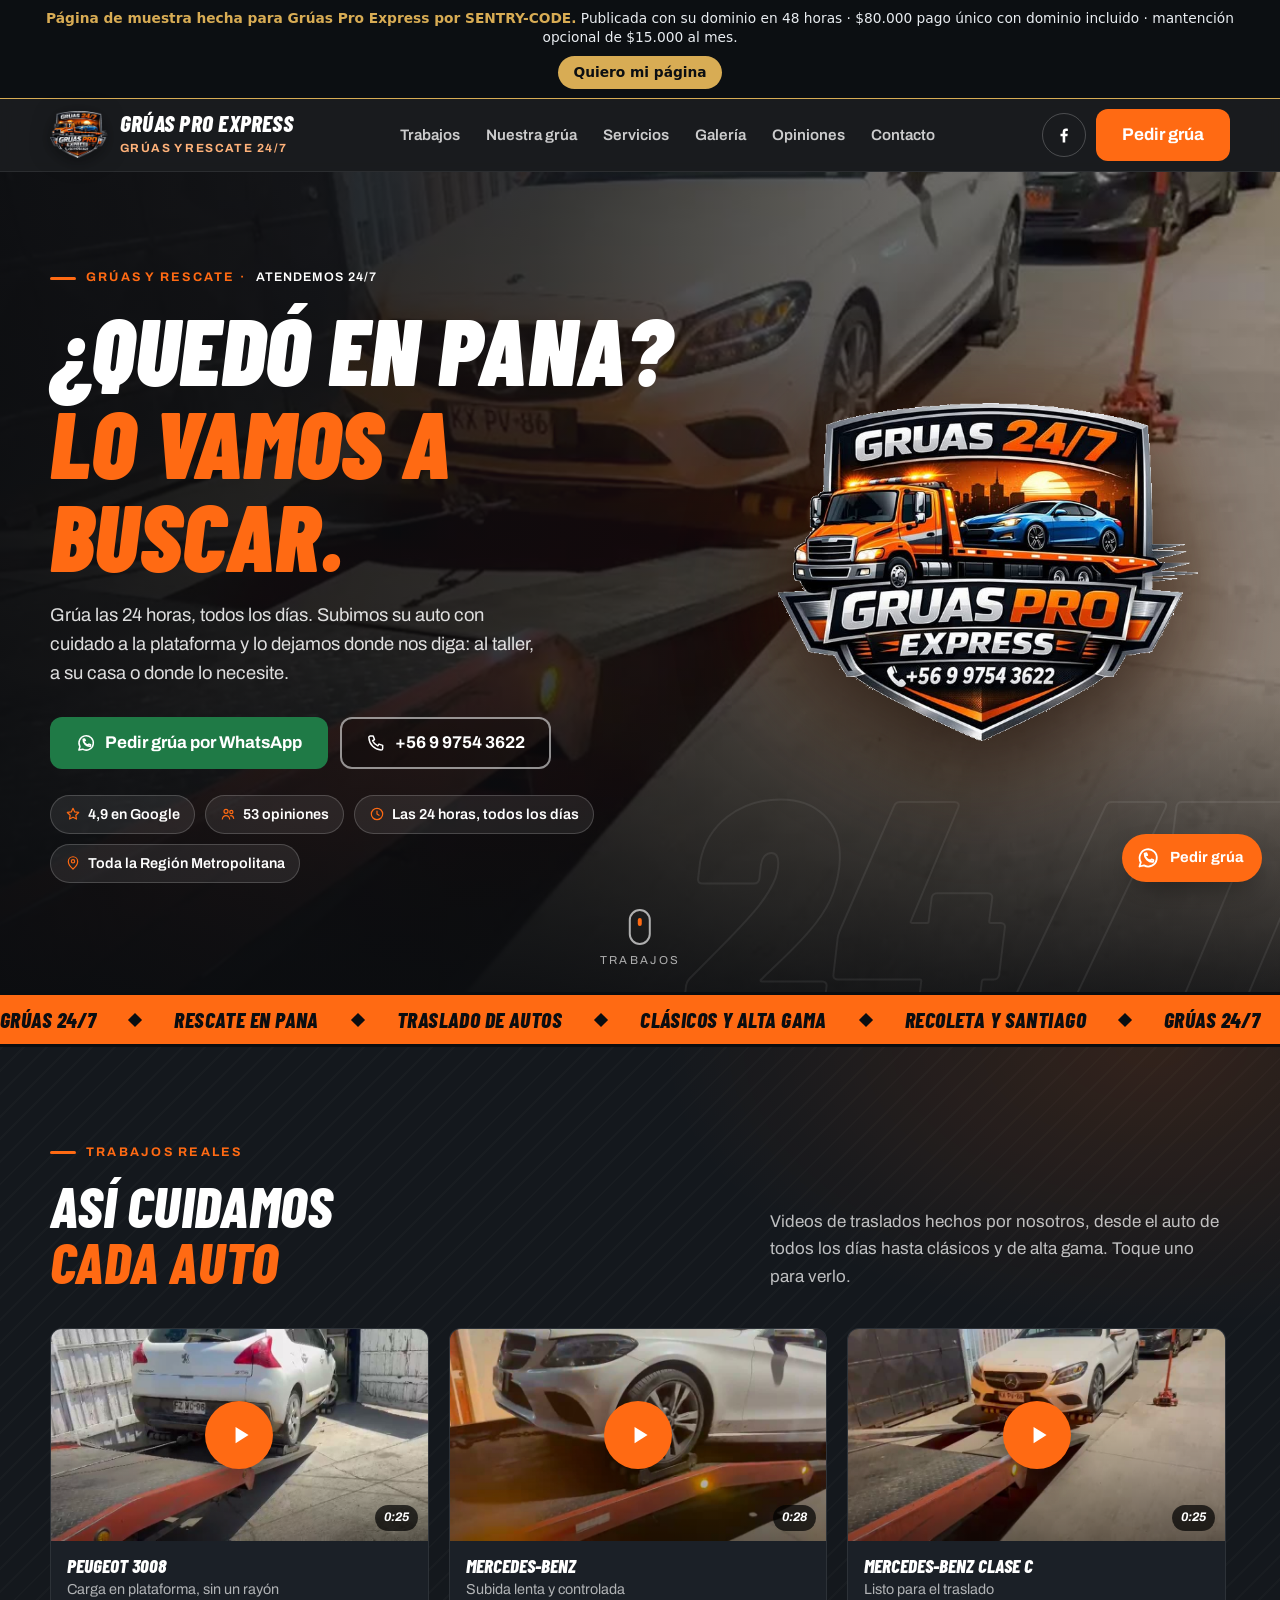
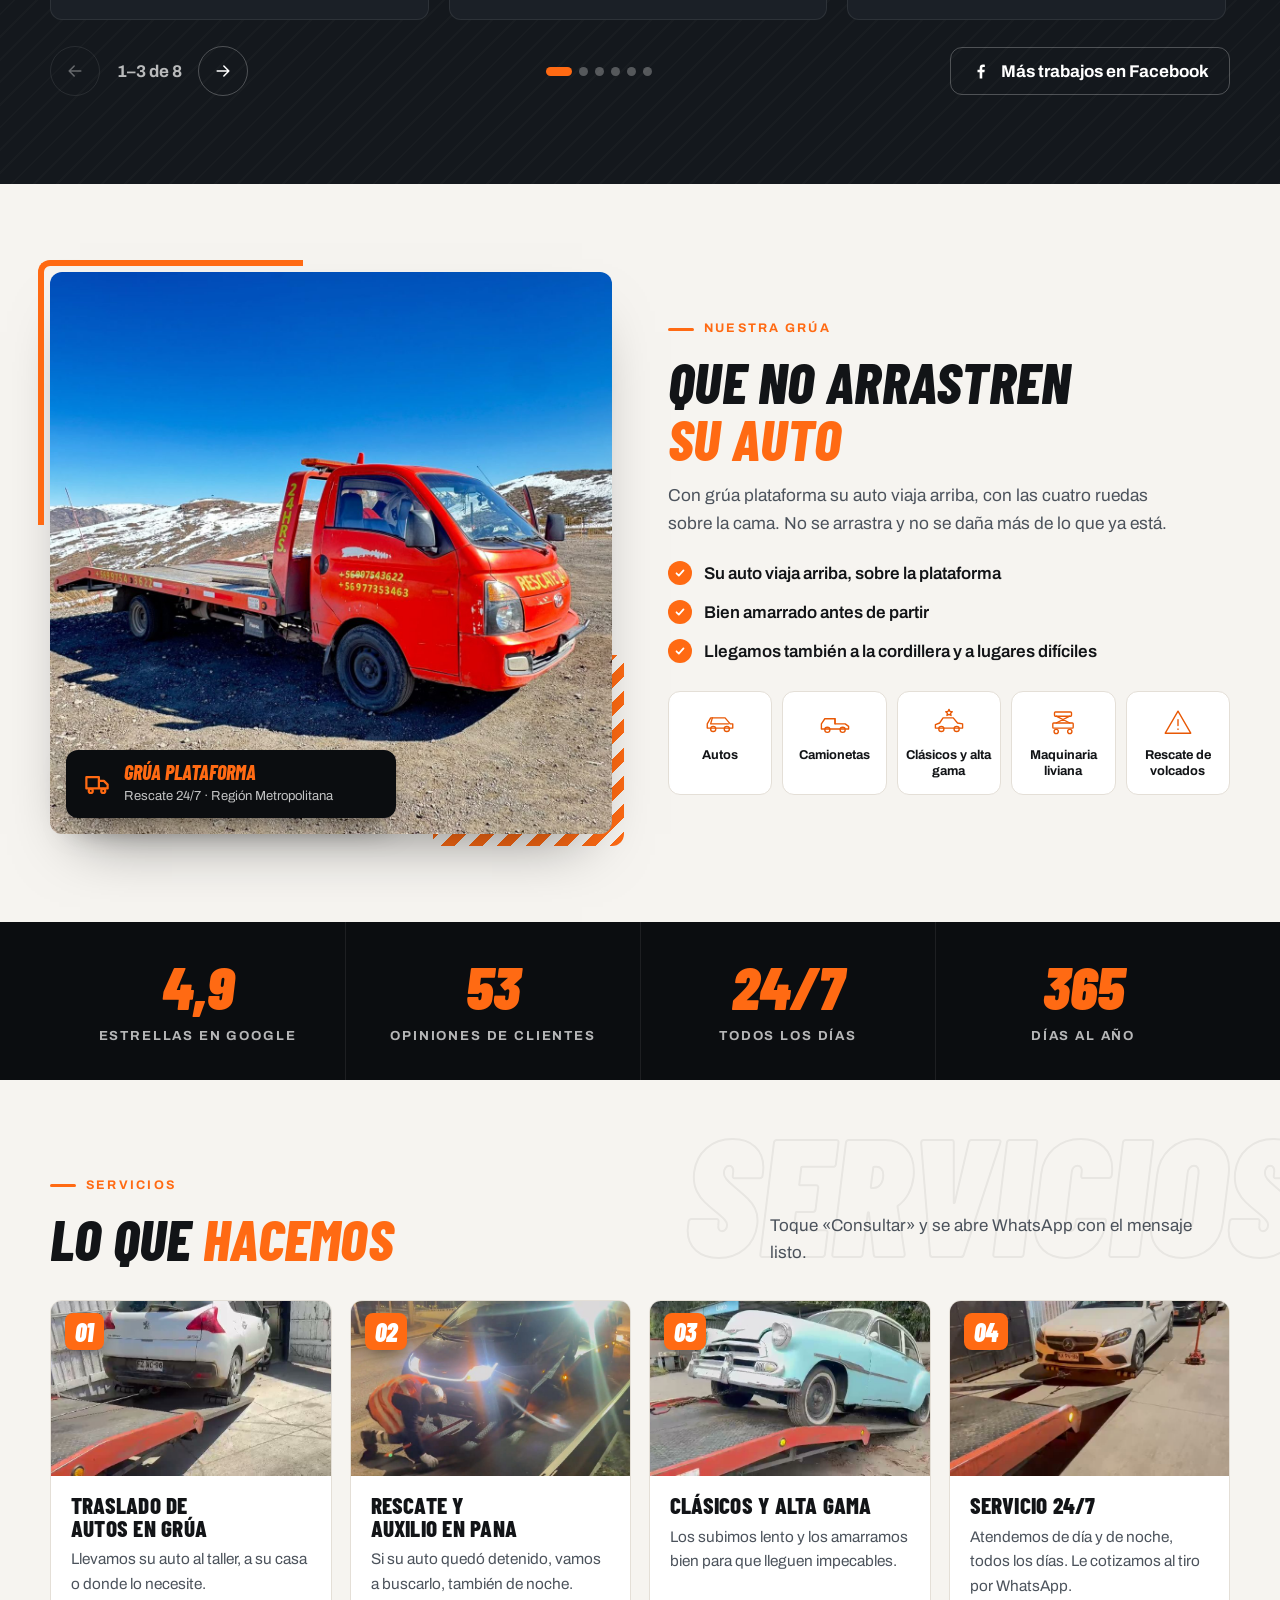
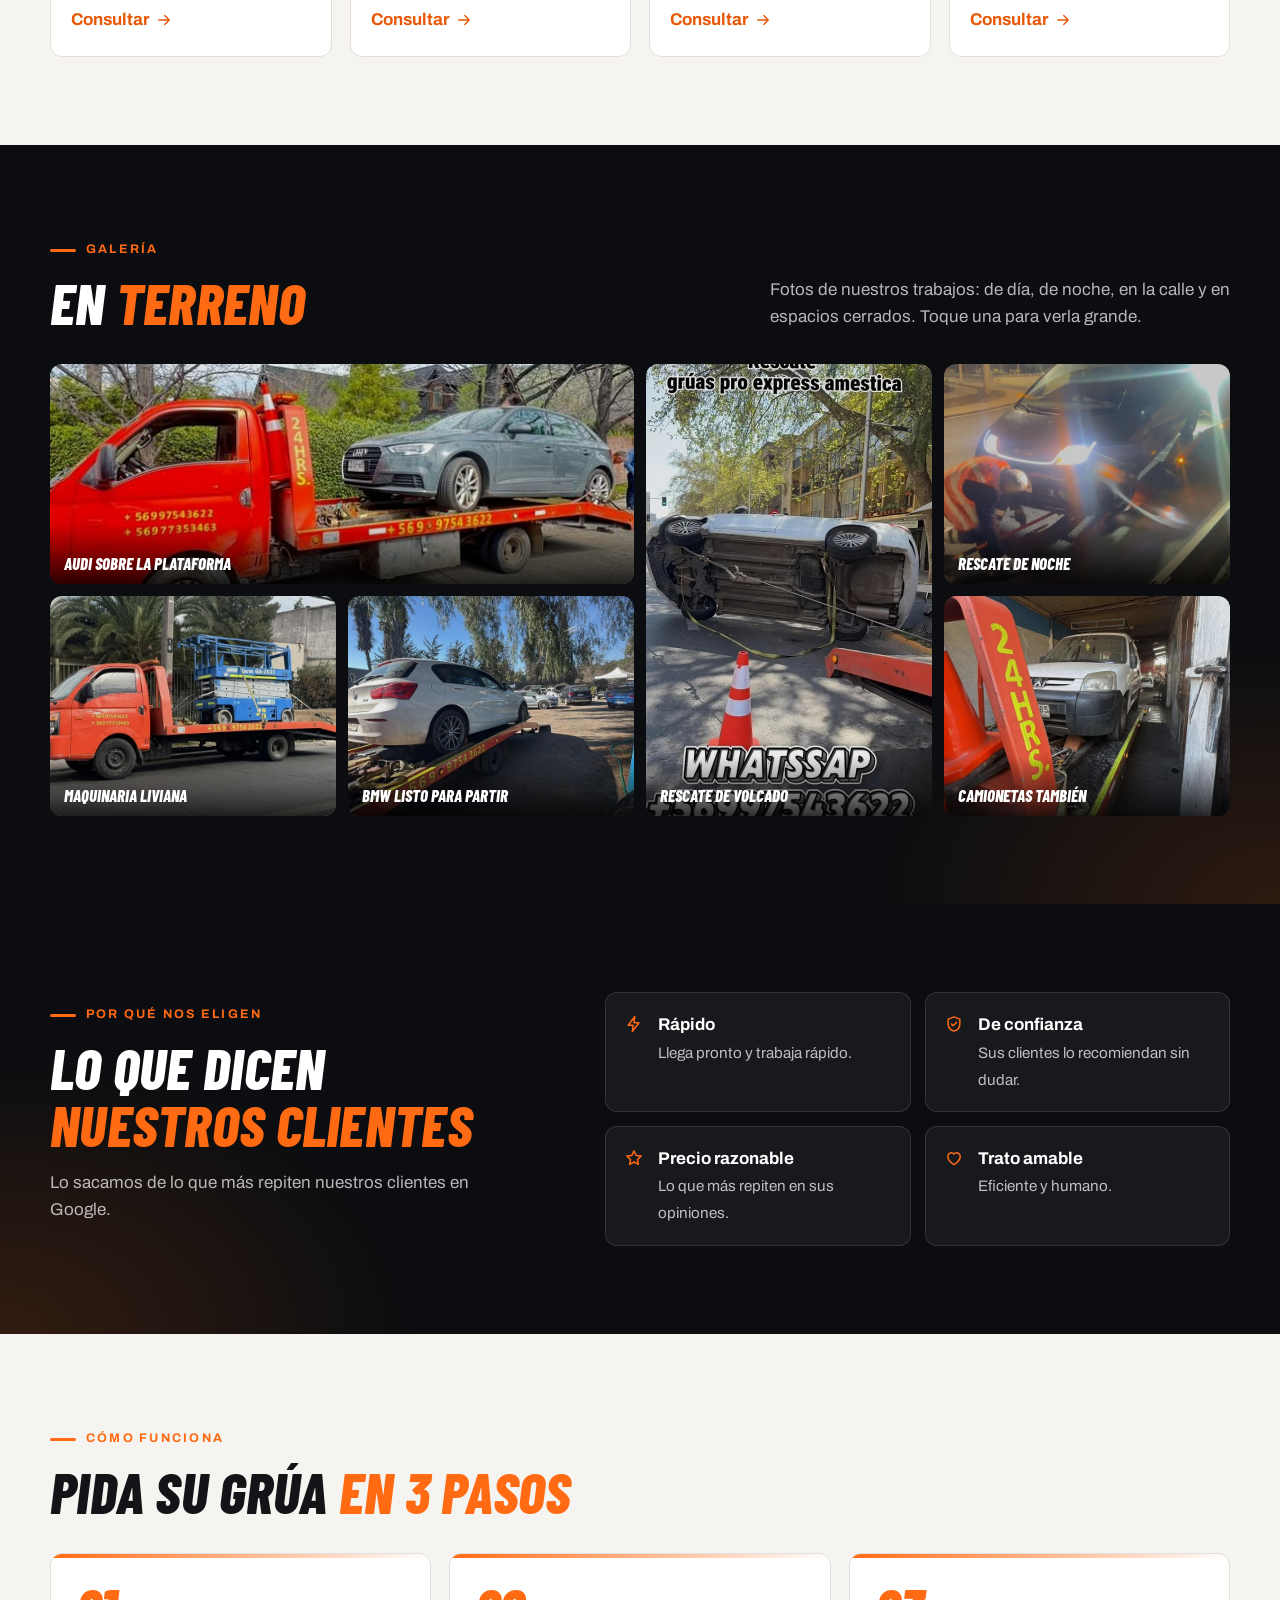
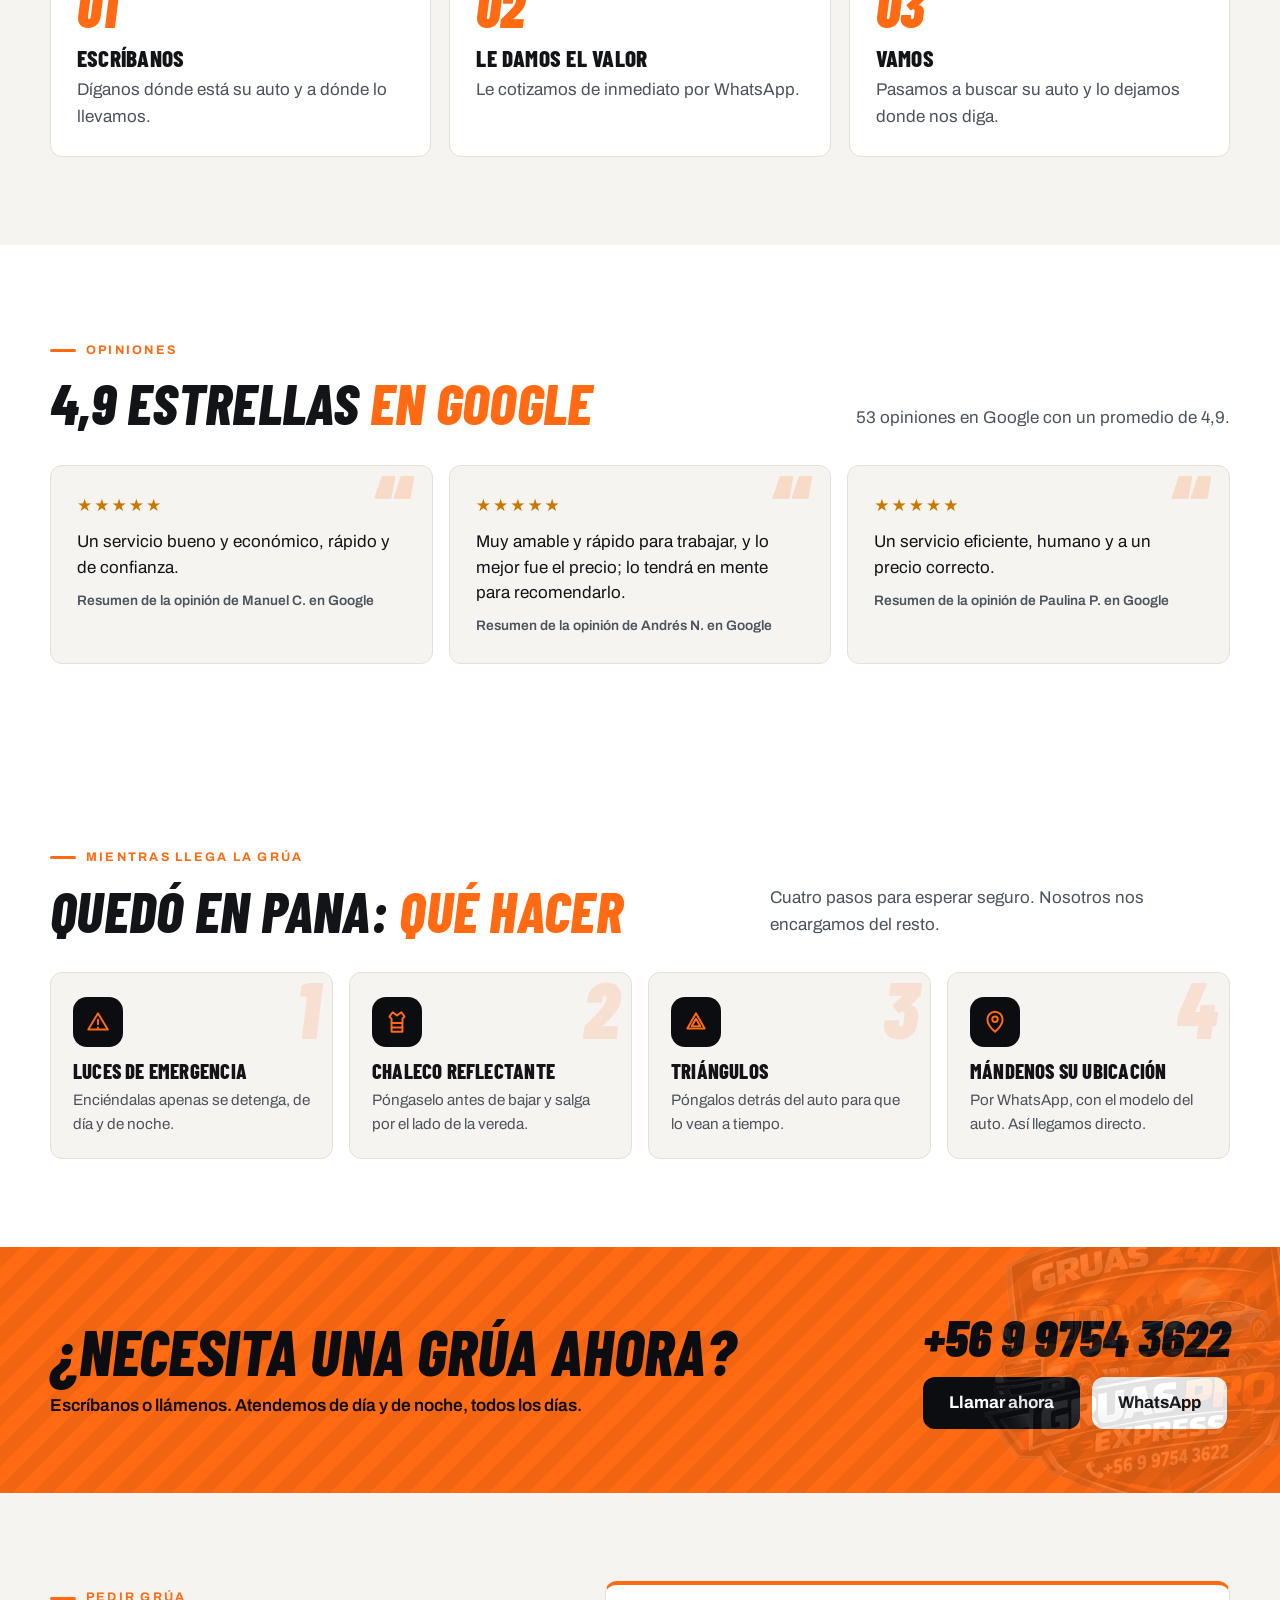
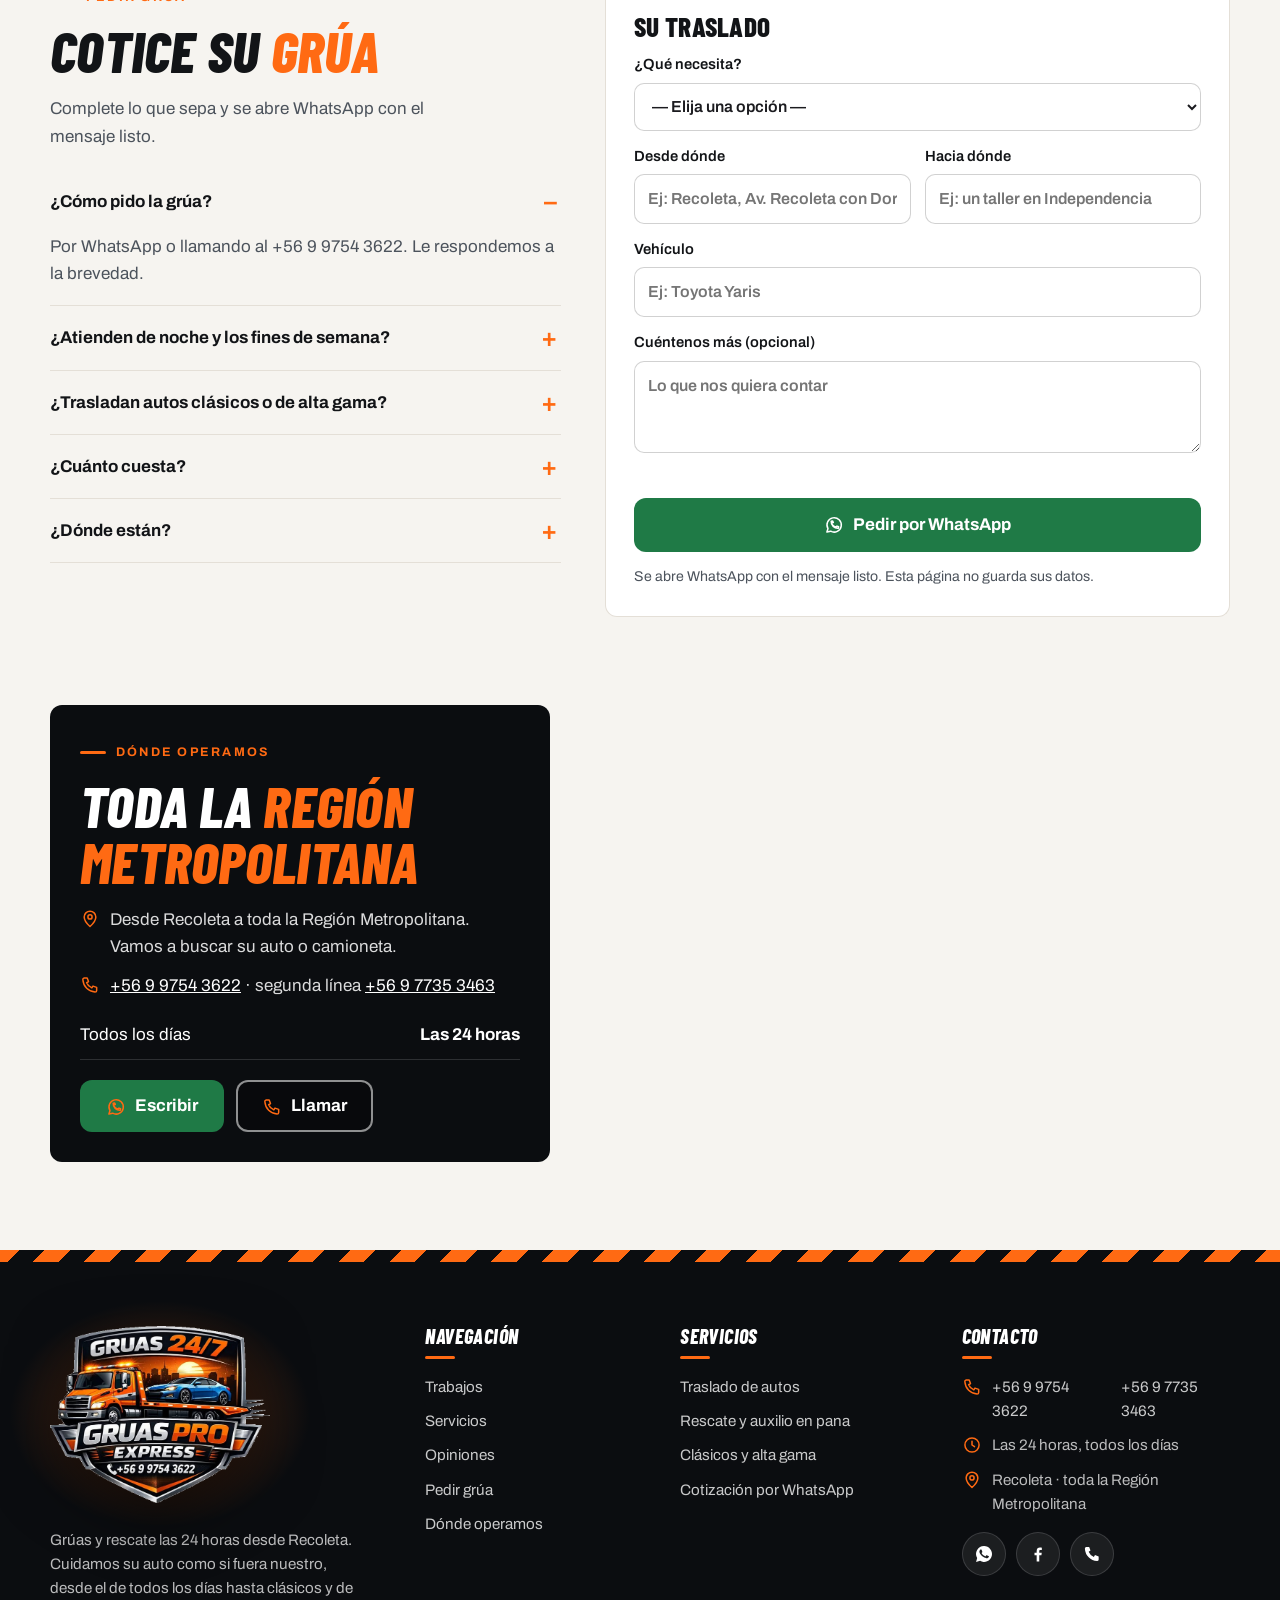
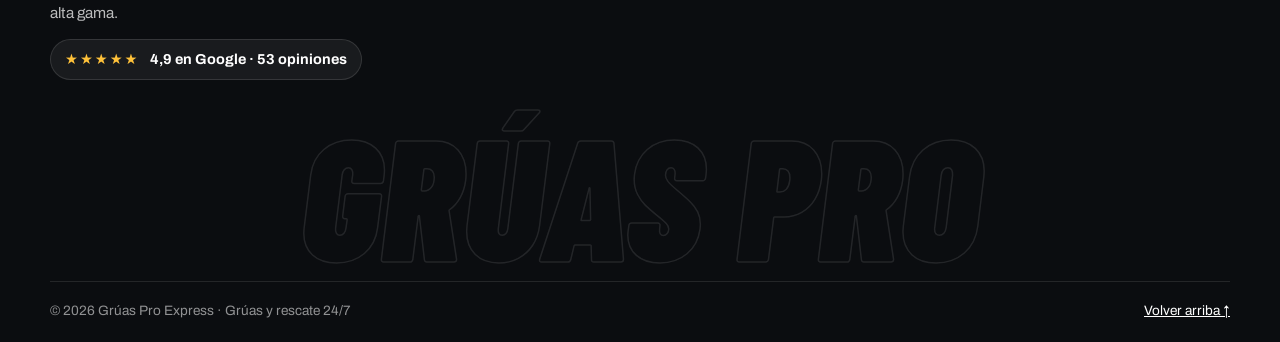
==== commit 082b4b95: "Más fotos y secciones: nuestra grúa, galería con visor, consejos mientras llega la grúa, Región Metr" ====
--- a/index.html
+++ b/index.html
@@ -4,7 +4,7 @@
 <meta charset="utf-8">
 <meta name="viewport" content="width=device-width, initial-scale=1">
 <title>Grúas Pro Express · Grúas y rescate 24/7 en Santiago</title>
-<meta name="description" content="Grúas Pro Express: grúas y rescate las 24 horas, todos los días, desde Recoleta. Traslado de autos del día a día, clásicos y de alta gama. 4,9 en Google con 53 opiniones.">
+<meta name="description" content="Grúas Pro Express: grúa plataforma y rescate las 24 horas, todos los días, desde Recoleta a toda la Región Metropolitana. Traslado de autos del día a día, clásicos y de alta gama. 4,9 en Google con 53 opiniones.">
 <meta name="robots" content="noindex">
 <meta property="og:title" content="Grúas Pro Express · Grúas y rescate 24/7">
 <meta property="og:description" content="Grúas y rescate las 24 horas, todos los días. Vea nuestros trabajos y pida su grúa por WhatsApp.">
@@ -290,6 +290,55 @@
 .pie-base a{color:#fff}
 @media (max-width:980px){.pie-grid{grid-template-columns:1fr 1fr}}
 @media (max-width:560px){.pie-grid{grid-template-columns:1fr 1fr;gap:30px 18px;padding-top:48px}.pie-grid>div:first-child,.pie-grid>div:last-child{grid-column:1/-1}.pie-logo img{width:190px}}
+
+/* ===== nuestra grúa / plataforma ===== */
+.plataforma .wrap{display:grid;grid-template-columns:1fr 1fr;gap:56px;align-items:center}
+@media (max-width:900px){.plataforma .wrap{grid-template-columns:1fr;gap:36px}}
+.marco-foto{position:relative;margin:0;isolation:isolate}
+.marco-foto img{width:100%;aspect-ratio:1/1;object-fit:cover;border-radius:var(--r);box-shadow:0 30px 60px -30px rgba(0,0,0,.5)}
+.marco-foto::before{content:"";position:absolute;left:-12px;top:-12px;width:46%;height:46%;border-left:6px solid var(--c1);border-top:6px solid var(--c1);border-radius:var(--r) 0 0 0;pointer-events:none}
+.marco-foto::after{content:"";position:absolute;right:-12px;bottom:-12px;width:34%;height:34%;background:repeating-linear-gradient(-45deg,var(--c1) 0 10px,transparent 10px 20px);z-index:-1;border-radius:0 0 var(--r) 0}
+@media (max-width:520px){.marco-foto::before{left:-8px;top:-8px}.marco-foto::after{right:-8px;bottom:-8px}}
+.sello-foto{position:absolute;left:16px;bottom:16px;right:16px;max-width:330px;background:var(--oscuro);color:#fff;border-radius:12px;padding:12px 16px;display:flex;align-items:center;gap:12px;box-shadow:0 14px 30px -10px rgba(0,0,0,.6)}
+.sello-foto b{display:block;font:800 1.25rem/1 var(--ft);font-style:italic;text-transform:uppercase;color:var(--c1);margin-bottom:3px}
+.sello-foto span{font-size:.82rem;color:rgba(255,255,255,.75)}
+.sello-foto .i{width:30px;height:30px;color:var(--c1)}
+.plataforma .baja{color:var(--suave);font-size:1.08rem;margin:16px 0 22px;max-width:52ch}
+.checks{list-style:none;margin:0 0 26px;padding:0;display:grid;gap:12px}
+.checks li{display:flex;gap:12px;align-items:flex-start;font-weight:600}
+.checks li::before{content:"";flex:none;width:24px;height:24px;border-radius:50%;background:var(--c1) url("data:image/svg+xml,%3Csvg xmlns='http://www.w3.org/2000/svg' viewBox='0 0 24 24' fill='none' stroke='%23fff' stroke-width='3' stroke-linecap='round' stroke-linejoin='round'%3E%3Cpath d='M6 12.5l4 4 8-9'/%3E%3C/svg%3E") center/14px no-repeat;margin-top:1px}
+.tipos{display:grid;grid-template-columns:repeat(5,1fr);gap:10px;list-style:none;margin:0;padding:0}
+@media (max-width:560px){.tipos{grid-template-columns:repeat(3,1fr)}}
+.tipos li{background:var(--panel);border:1px solid var(--linea);border-radius:12px;padding:14px 8px;text-align:center;font-size:.8rem;font-weight:700;line-height:1.25;transition:border-color .2s,transform .2s}
+.tipos li:hover{border-color:var(--c1);transform:translateY(-3px)}
+.tipos svg{width:34px;height:34px;margin:0 auto 8px;display:block;fill:none;stroke:var(--c1o);stroke-width:1.6;stroke-linecap:round;stroke-linejoin:round}
+
+/* ===== galería ===== */
+.galeria{background:var(--oscuro);color:#fff;background-image:radial-gradient(600px 380px at 100% 100%,rgba(255,106,19,.14),transparent 70%)}
+.galeria h2{color:#fff}.galeria .cab p{color:rgba(255,255,255,.7)}
+.mosaico{display:grid;grid-template-columns:repeat(4,1fr);grid-auto-rows:220px;grid-auto-flow:dense;gap:12px}
+.mosaico button{position:relative;padding:0;border:0;border-radius:var(--r);overflow:hidden;cursor:zoom-in;background:#000;color:#fff;text-align:left}
+.mosaico img{width:100%;height:100%;object-fit:cover;transition:transform .6s cubic-bezier(.16,1,.3,1),opacity .3s;opacity:.92}
+.mosaico button:hover img{transform:scale(1.06);opacity:1}
+.mosaico button span{position:absolute;left:0;right:0;bottom:0;padding:30px 14px 12px;background:linear-gradient(0deg,rgba(0,0,0,.8),transparent);font:800 1.05rem/1.1 var(--ft);font-style:italic;text-transform:uppercase}
+.mosaico .alto{grid-row:span 2}.mosaico .ancho{grid-column:span 2}
+@media (max-width:900px){.mosaico{grid-template-columns:repeat(2,1fr);grid-auto-rows:180px}}
+@media (max-width:480px){.mosaico{grid-auto-rows:150px;gap:8px}}
+.visor{border:0;padding:0;background:transparent;max-width:min(1100px,94vw);max-height:92vh;overflow:visible}
+.visor::backdrop{background:rgba(5,6,8,.92)}
+.visor img{max-width:100%;max-height:82vh;border-radius:12px;margin:0 auto}
+.visor p{color:#fff;text-align:center;margin:12px 0 0;font:800 1.2rem/1.2 var(--ft);font-style:italic;text-transform:uppercase}
+.visor .vx{position:fixed;top:calc(14px + env(safe-area-inset-top,0px));right:14px;width:48px;height:48px;border-radius:50%;border:0;background:var(--c1);color:#fff;font-size:1.6rem;line-height:1;cursor:pointer}
+
+/* ===== consejos ===== */
+.consejos{background:#fff}
+.tips{display:grid;grid-template-columns:repeat(4,1fr);gap:16px;list-style:none;margin:0;padding:0;counter-reset:t}
+@media (max-width:980px){.tips{grid-template-columns:1fr 1fr}}@media (max-width:520px){.tips{grid-template-columns:1fr}}
+.tips li{counter-increment:t;position:relative;background:var(--fondo);border:1px solid var(--linea);border-radius:var(--r);padding:24px 22px 22px;overflow:hidden}
+.tips li::after{content:counter(t);position:absolute;right:12px;top:-6px;font:900 5rem/1 var(--ft);font-style:italic;color:rgba(255,106,19,.14)}
+.tips .ic{width:50px;height:50px;border-radius:14px;background:var(--oscuro);color:var(--c1);display:grid;place-items:center;margin-bottom:14px}
+.tips .ic svg{width:26px;height:26px;fill:none;stroke:currentColor;stroke-width:1.8;stroke-linecap:round;stroke-linejoin:round}
+.tips h3{font-size:1.3rem;margin-bottom:6px}.tips p{margin:0;color:var(--suave);font-size:.95rem}
 </style>
 </head>
 <body>
@@ -305,7 +354,7 @@
 
 <header><div class="wrap nav">
   <a class="marca" href="#inicio"><img src="assets/logo-256.png" alt="Logo de Grúas Pro Express" width="256" height="206"><span><b>Grúas Pro Express</b><small>Grúas y rescate 24/7</small></span></a>
-  <nav class="menu" aria-label="Secciones"><a href="#trabajos">Trabajos</a><a href="#servicios">Servicios</a><a href="#opiniones">Opiniones</a><a href="#contacto">Contacto</a></nav>
+  <nav class="menu" aria-label="Secciones"><a href="#trabajos">Trabajos</a><a href="#grua">Nuestra grúa</a><a href="#servicios">Servicios</a><a href="#galeria">Galería</a><a href="#opiniones">Opiniones</a><a href="#contacto">Contacto</a></nav>
   <div class="nav-der">
     <a class="red" href="https://www.facebook.com/people/GRUAS-PRO/61584228413606/" target="_blank" rel="noopener" aria-label="Facebook de Grúas Pro Express"><svg viewBox="0 0 24 24" aria-hidden="true"><path d="M13.5 21v-7.5h2.6l.4-3h-3V8.6c0-.9.3-1.5 1.5-1.5h1.6V4.4c-.3 0-1.2-.1-2.3-.1-2.3 0-3.9 1.4-3.9 4v2.2H7.8v3h2.6V21z"/></svg></a>
     <a class="btn btn-p" href="#contacto">Pedir grúa</a>
@@ -319,7 +368,9 @@
     <div class="mm-arriba"><img src="assets/logo-256.png" alt="Grúas Pro Express" width="256" height="206"><button class="mm-x" type="button" aria-label="Cerrar menú" data-cerrar><svg viewBox="0 0 24 24" aria-hidden="true"><path d="M6 6l12 12M18 6 6 18"/></svg></button></div>
     <ul class="mm-links">
       <li><a href="#trabajos">Trabajos</a></li>
+      <li><a href="#grua">Nuestra grúa</a></li>
       <li><a href="#servicios">Servicios</a></li>
+      <li><a href="#galeria">Galería</a></li>
       <li><a href="#opiniones">Opiniones</a></li>
       <li><a href="#contacto">Pedir grúa</a></li>
       <li><a href="#ubicacion">Dónde operamos</a></li>
@@ -345,7 +396,7 @@
         <a class="btn btn-wa" href="https://wa.me/56997543622?text=Hola%2C%20vi%20su%20p%C3%A1gina%20web%20y%20necesito%20una%20gr%C3%BAa" target="_blank" rel="noopener"><svg class="i" viewBox="0 0 24 24" aria-hidden="true"><path d="M3.5 20.5l1.3-4.2A8.6 8.6 0 1 1 8 19.4z"/><path d="M9 8.6c.2 2.9 2.6 5.4 5.6 5.8l1-1.1 1.9.8-.4 1.8c-4.6.4-8.8-3.6-8.5-8.3l1.8-.4.8 1.9z"/></svg>Pedir grúa por WhatsApp</a>
         <a class="btn btn-o" href="tel:+56997543622"><svg class="i" viewBox="0 0 24 24" aria-hidden="true"><path d="M5 3.5h3.6l1.6 4.4-2.2 1.4a11 11 0 0 0 6.2 6.2l1.4-2.2 4.4 1.6V18.5A2 2 0 0 1 18 20.5 15.5 15.5 0 0 1 3.5 6 2 2 0 0 1 5 3.5z"/></svg>+56 9 9754 3622</a>
       </div>
-      <ul class="chips"><li><svg class="i" viewBox="0 0 24 24" aria-hidden="true"><path d="M12 3.5l2.6 5.4 5.9.8-4.3 4.1 1 5.8L12 16.8l-5.2 2.8 1-5.8-4.3-4.1 5.9-.8z"/></svg>4,9 en Google</li><li><svg class="i" viewBox="0 0 24 24" aria-hidden="true"><circle cx="9" cy="8" r="3"/><path d="M3.5 19.5c.6-3.3 2.8-5 5.5-5s4.9 1.7 5.5 5"/><circle cx="17" cy="9" r="2.4"/><path d="M15.5 14.6c2.4-.3 4.4 1.2 5 4"/></svg>53 opiniones</li><li><svg class="i" viewBox="0 0 24 24" aria-hidden="true"><circle cx="12" cy="12" r="8.5"/><path d="M12 7.5V12l3 2"/></svg>Las 24 horas, todos los días</li></ul>
+      <ul class="chips"><li><svg class="i" viewBox="0 0 24 24" aria-hidden="true"><path d="M12 3.5l2.6 5.4 5.9.8-4.3 4.1 1 5.8L12 16.8l-5.2 2.8 1-5.8-4.3-4.1 5.9-.8z"/></svg>4,9 en Google</li><li><svg class="i" viewBox="0 0 24 24" aria-hidden="true"><circle cx="9" cy="8" r="3"/><path d="M3.5 19.5c.6-3.3 2.8-5 5.5-5s4.9 1.7 5.5 5"/><circle cx="17" cy="9" r="2.4"/><path d="M15.5 14.6c2.4-.3 4.4 1.2 5 4"/></svg>53 opiniones</li><li><svg class="i" viewBox="0 0 24 24" aria-hidden="true"><circle cx="12" cy="12" r="8.5"/><path d="M12 7.5V12l3 2"/></svg>Las 24 horas, todos los días</li><li><svg class="i" viewBox="0 0 24 24" aria-hidden="true"><path d="M12 21s-7-6.2-7-11.4A7 7 0 0 1 19 9.6C19 14.8 12 21 12 21z"/><circle cx="12" cy="9.5" r="2.5"/></svg>Toda la Región Metropolitana</li></ul>
     </div>
     <img class="escudo" src="assets/logo.png" alt="Escudo de Grúas Pro Express: grúa 24/7 con un auto sobre la plataforma" width="608" height="489">
   </div>
@@ -374,6 +425,24 @@
   </div>
 </div></section>
 
+<section class="plataforma" id="grua"><div class="wrap">
+  <figure class="marco-foto reveal"><img src="assets/fotos/ruta.jpg" alt="Grúa plataforma roja de Grúas Pro Express con el letrero Rescate 24/7, en la cordillera" width="1200" height="1200" loading="lazy">
+    <figcaption class="sello-foto"><svg class="i" viewBox="0 0 24 24" aria-hidden="true"><path d="M3.5 6.5h10v9h-10zM13.5 9.5h4l3 3v3h-7"/><circle cx="7" cy="17.5" r="1.6"/><circle cx="17" cy="17.5" r="1.6"/></svg><span><b>Grúa plataforma</b>Rescate 24/7 · Región Metropolitana</span></figcaption></figure>
+  <div class="reveal">
+    <span class="eti">Nuestra grúa</span>
+    <h2>Que no arrastren <em>su auto</em></h2>
+    <p class="baja">Con grúa plataforma su auto viaja arriba, con las cuatro ruedas sobre la cama. No se arrastra y no se daña más de lo que ya está.</p>
+    <ul class="checks"><li>Su auto viaja arriba, sobre la plataforma</li><li>Bien amarrado antes de partir</li><li>Llegamos también a la cordillera y a lugares difíciles</li></ul>
+    <ul class="tipos" aria-label="Qué trasladamos">
+      <li><svg viewBox="0 0 40 40" aria-hidden="true"><path d="M5 26v-5l4-7h17l6 7h3v5z"/><circle cx="12" cy="27" r="3"/><circle cx="28" cy="27" r="3"/><path d="M11 14l-2 7h21"/></svg>Autos</li>
+      <li><svg viewBox="0 0 40 40" aria-hidden="true"><path d="M4 27v-6l4-6h12v6h12l4 3v3z"/><circle cx="11" cy="28" r="3"/><circle cx="29" cy="28" r="3"/><path d="M20 15v6"/></svg>Camionetas</li>
+      <li><svg viewBox="0 0 40 40" aria-hidden="true"><path d="M4 26v-4l5-2 4-6h12l5 6 6 1v5z"/><circle cx="11" cy="27" r="3"/><circle cx="29" cy="27" r="3"/><path d="M20 4l1.2 2.4 2.6.4-1.9 1.8.5 2.6-2.4-1.3-2.4 1.3.5-2.6-1.9-1.8 2.6-.4z"/></svg>Clásicos y alta gama</li>
+      <li><svg viewBox="0 0 40 40" aria-hidden="true"><rect x="10" y="7" width="20" height="5" rx="1"/><path d="M12 12l16 8M28 12l-16 8"/><rect x="8" y="20" width="24" height="6" rx="1"/><circle cx="12" cy="30" r="2.5"/><circle cx="28" cy="30" r="2.5"/></svg>Maquinaria liviana</li>
+      <li><svg viewBox="0 0 40 40" aria-hidden="true"><path d="M20 6l15 26H5z"/><path d="M20 16v7M20 27v.5"/></svg>Rescate de volcados</li>
+    </ul>
+  </div>
+</div></section>
+
 <section class="cifras" aria-label="Grúas Pro Express en cifras"><div class="wrap"><ul>
   <li class="reveal"><b>4,9</b><span>Estrellas en Google</span></li>
   <li class="reveal"><b>53</b><span>Opiniones de clientes</span></li>
@@ -386,7 +455,7 @@
   <div class="servs">
     <article class="serv reveal"><figure class="foto"><img src="assets/trabajos/t01.jpg" alt="Auto blanco subiendo a la plataforma de la grúa" loading="lazy" width="832" height="464"></figure><div><h3>Traslado de autos en grúa</h3><p>Llevamos su auto al taller, a su casa o donde lo necesite.</p>
       <a href="https://wa.me/56997543622?text=Hola%2C%20vi%20su%20p%C3%A1gina%20web%20y%20quiero%20consultar%20por%3A%20traslado%20de%20autos%20en%20gr%C3%BAa." target="_blank" rel="noopener">Consultar <svg class="i" viewBox="0 0 24 24" aria-hidden="true"><path d="M5 12h14M13 6l6 6-6 6"/></svg></a></div></article>
-    <article class="serv reveal"><figure class="foto"><img src="assets/trabajos/t06.jpg" alt="Rescate de un vehículo en un espacio cerrado" loading="lazy" width="832" height="464"></figure><div><h3>Rescate y auxilio en pana</h3><p>Si su auto quedó detenido, vamos a buscarlo, también de noche.</p>
+    <article class="serv reveal"><figure class="foto"><img src="assets/fotos/noche.jpg" alt="Rescate de un auto de noche" loading="lazy" width="832" height="464"></figure><div><h3>Rescate y auxilio en pana</h3><p>Si su auto quedó detenido, vamos a buscarlo, también de noche.</p>
       <a href="https://wa.me/56997543622?text=Hola%2C%20vi%20su%20p%C3%A1gina%20web%20y%20quiero%20consultar%20por%3A%20rescate%20y%20auxilio%20en%20pana." target="_blank" rel="noopener">Consultar <svg class="i" viewBox="0 0 24 24" aria-hidden="true"><path d="M5 12h14M13 6l6 6-6 6"/></svg></a></div></article>
     <article class="serv reveal"><figure class="foto"><img src="assets/trabajos/t08.jpg" alt="Chevrolet clásico celeste sobre la plataforma" loading="lazy" width="832" height="464"></figure><div><h3>Clásicos y alta gama</h3><p>Los subimos lento y los amarramos bien para que lleguen impecables.</p>
       <a href="https://wa.me/56997543622?text=Hola%2C%20vi%20su%20p%C3%A1gina%20web%20y%20quiero%20consultar%20por%3A%20traslado%20de%20un%20auto%20cl%C3%A1sico%20o%20de%20alta%20gama." target="_blank" rel="noopener">Consultar <svg class="i" viewBox="0 0 24 24" aria-hidden="true"><path d="M5 12h14M13 6l6 6-6 6"/></svg></a></div></article>
@@ -395,6 +464,19 @@
   </div>
 </div></section>
 
+<section class="galeria" id="galeria"><div class="wrap">
+  <div class="cab reveal"><div><span class="eti">Galería</span><h2>En <em>terreno</em></h2></div><p>Fotos de nuestros trabajos: de día, de noche, en la calle y en espacios cerrados. Toque una para verla grande.</p></div>
+  <div class="mosaico reveal">
+    <button type="button" class="ancho" data-foto="assets/fotos/camion-audi.jpg" data-txt="Audi sobre la plataforma"><img src="assets/fotos/camion-audi.jpg" alt="Grúa roja con un Audi gris sobre la plataforma" loading="lazy" width="590" height="443"><span>Audi sobre la plataforma</span></button>
+    <button type="button" class="alto" data-foto="assets/fotos/volcado.jpg" data-txt="Rescate de un auto volcado"><img src="assets/fotos/volcado.jpg" alt="Auto volcado de lado, amarrado para su rescate" loading="lazy" width="540" height="960"><span>Rescate de volcado</span></button>
+    <button type="button" data-foto="assets/fotos/noche.jpg" data-txt="Rescate de noche"><img src="assets/fotos/noche.jpg" alt="Rescate de un auto de noche, con chaleco reflectante" loading="lazy" width="960" height="540"><span>Rescate de noche</span></button>
+    <button type="button" data-foto="assets/fotos/maquinaria.jpg" data-txt="Traslado de una plataforma elevadora"><img src="assets/fotos/maquinaria.jpg" alt="Grúa roja trasladando una plataforma elevadora azul" loading="lazy" width="960" height="540"><span>Maquinaria liviana</span></button>
+    <button type="button" data-foto="assets/fotos/bmw.jpg" data-txt="BMW listo para el traslado"><img src="assets/fotos/bmw.jpg" alt="BMW blanco sobre la plataforma de la grúa" loading="lazy" width="960" height="540"><span>BMW listo para partir</span></button>
+    <button type="button" data-foto="assets/fotos/partner.jpg" data-txt="Camioneta en un espacio cerrado"><img src="assets/fotos/partner.jpg" alt="Camioneta blanca cargada en la grúa dentro de un recinto techado" loading="lazy" width="960" height="540"><span>Camionetas también</span></button>
+  </div>
+</div></section>
+<dialog class="visor" id="visor" aria-label="Foto ampliada"><button class="vx" type="button" aria-label="Cerrar foto">×</button><img src="" alt=""><p></p></dialog>
+
 <section class="confianza"><div class="wrap">
   <div class="reveal"><span class="eti">Por qué nos eligen</span><h2>Lo que dicen <em>nuestros clientes</em></h2><p class="nota-p">Lo sacamos de lo que más repiten nuestros clientes en Google.</p></div>
   <ul class="puntos reveal"><li><svg class="i" viewBox="0 0 24 24" aria-hidden="true"><path d="M13 3L5 13.5h6L10 21l8-10.5h-6z"/></svg><div><b>Rápido</b><span>Llega pronto y trabaja rápido.</span></div></li><li><svg class="i" viewBox="0 0 24 24" aria-hidden="true"><path d="M12 3.5l7 2.6v5.6c0 4.4-3 7.7-7 8.8-4-1.1-7-4.4-7-8.8V6.1z"/><path d="M9 12l2 2 4-4"/></svg><div><b>De confianza</b><span>Sus clientes lo recomiendan sin dudar.</span></div></li><li><svg class="i" viewBox="0 0 24 24" aria-hidden="true"><path d="M12 3.5l2.6 5.4 5.9.8-4.3 4.1 1 5.8L12 16.8l-5.2 2.8 1-5.8-4.3-4.1 5.9-.8z"/></svg><div><b>Precio razonable</b><span>Lo que más repiten en sus opiniones.</span></div></li><li><svg class="i" viewBox="0 0 24 24" aria-hidden="true"><path d="M12 20s-7.5-4.6-7.5-10.2A4.3 4.3 0 0 1 12 7.3a4.3 4.3 0 0 1 7.5 2.5C19.5 15.4 12 20 12 20z"/></svg><div><b>Trato amable</b><span>Eficiente y humano.</span></div></li></ul>
@@ -410,6 +492,16 @@
   <div class="resgrid"><figure class="res reveal"><span class="est" aria-label="5 de 5 estrellas">★★★★★</span><blockquote>Un servicio bueno y económico, rápido y de confianza.</blockquote><figcaption>Resumen de la opinión de Manuel C. en Google</figcaption></figure><figure class="res reveal"><span class="est" aria-label="5 de 5 estrellas">★★★★★</span><blockquote>Muy amable y rápido para trabajar, y lo mejor fue el precio; lo tendrá en mente para recomendarlo.</blockquote><figcaption>Resumen de la opinión de Andrés N. en Google</figcaption></figure><figure class="res reveal"><span class="est" aria-label="5 de 5 estrellas">★★★★★</span><blockquote>Un servicio eficiente, humano y a un precio correcto.</blockquote><figcaption>Resumen de la opinión de Paulina P. en Google</figcaption></figure></div>
 </div></section>
 
+<section class="consejos"><div class="wrap">
+  <div class="cab reveal"><div><span class="eti">Mientras llega la grúa</span><h2>Quedó en pana: <em>qué hacer</em></h2></div><p>Cuatro pasos para esperar seguro. Nosotros nos encargamos del resto.</p></div>
+  <ol class="tips">
+    <li class="reveal"><span class="ic"><svg viewBox="0 0 24 24" aria-hidden="true"><path d="M12 4l9 15H3z"/><path d="M12 10v4M12 17v.5"/></svg></span><h3>Luces de emergencia</h3><p>Enciéndalas apenas se detenga, de día y de noche.</p></li>
+    <li class="reveal"><span class="ic"><svg viewBox="0 0 24 24" aria-hidden="true"><path d="M8 3l4 3 4-3 3 4-2 2v12H7V9L5 7z"/><path d="M7 13h10M7 17h10"/></svg></span><h3>Chaleco reflectante</h3><p>Póngaselo antes de bajar y salga por el lado de la vereda.</p></li>
+    <li class="reveal"><span class="ic"><svg viewBox="0 0 24 24" aria-hidden="true"><path d="M12 4l8 14H4z"/><path d="M12 9l4 7H8z"/></svg></span><h3>Triángulos</h3><p>Póngalos detrás del auto para que lo vean a tiempo.</p></li>
+    <li class="reveal"><span class="ic"><svg viewBox="0 0 24 24" aria-hidden="true"><path d="M12 21s-7-6.2-7-11.4A7 7 0 0 1 19 9.6C19 14.8 12 21 12 21z"/><circle cx="12" cy="9.5" r="2.5"/></svg></span><h3>Mándenos su ubicación</h3><p>Por WhatsApp, con el modelo del auto. Así llegamos directo.</p></li>
+  </ol>
+</div></section>
+
 <section class="llamado" aria-label="Pedir grúa ahora"><img src="assets/logo.png" alt="" width="608" height="489"><div class="wrap">
   <div class="reveal"><h2>¿Necesita una grúa ahora?</h2><p>Escríbanos o llámenos. Atendemos de día y de noche, todos los días.</p></div>
   <div class="reveal"><a class="tel" href="tel:+56997543622">+56 9 9754 3622</a><div class="acciones"><a class="btn btn-d" href="tel:+56997543622">Llamar ahora</a><a class="btn btn-w" href="https://wa.me/56997543622?text=Hola%2C%20vi%20su%20p%C3%A1gina%20web%20y%20necesito%20una%20gr%C3%BAa" target="_blank" rel="noopener">WhatsApp</a></div></div>
@@ -418,7 +510,7 @@
 <section id="contacto" class="pedir"><div class="wrap">
   <div class="reveal"><span class="eti">Pedir grúa</span><h2>Cotice su <em>grúa</em></h2>
     <p class="nota-p">Complete lo que sepa y se abre WhatsApp con el mensaje listo.</p>
-    <div class="faqs"><details class="faq" open><summary>¿Cómo pido la grúa?</summary><p>Por WhatsApp o llamando al +56 9 9754 3622. Le respondemos a la brevedad.</p></details><details class="faq"><summary>¿Atienden de noche y los fines de semana?</summary><p>Sí, las 24 horas, todos los días.</p></details><details class="faq"><summary>¿Trasladan autos clásicos o de alta gama?</summary><p>Sí. En nuestros videos puede ver traslados de un Rolls-Royce y de un Chevrolet clásico.</p></details><details class="faq"><summary>¿Cuánto cuesta?</summary><p>Depende de la distancia. Díganos desde dónde y hacia dónde y le damos el valor.</p></details><details class="faq"><summary>¿Dónde están?</summary><p>En Recoleta. Vamos a buscar su auto; consúltenos por su comuna.</p></details></div></div>
+    <div class="faqs"><details class="faq" open><summary>¿Cómo pido la grúa?</summary><p>Por WhatsApp o llamando al +56 9 9754 3622. Le respondemos a la brevedad.</p></details><details class="faq"><summary>¿Atienden de noche y los fines de semana?</summary><p>Sí, las 24 horas, todos los días.</p></details><details class="faq"><summary>¿Trasladan autos clásicos o de alta gama?</summary><p>Sí. En nuestros videos puede ver traslados de un Rolls-Royce y de un Chevrolet clásico.</p></details><details class="faq"><summary>¿Cuánto cuesta?</summary><p>Depende de la distancia. Díganos desde dónde y hacia dónde y le damos el valor.</p></details><details class="faq"><summary>¿Dónde están?</summary><p>Salimos desde Recoleta y atendemos toda la Región Metropolitana.</p></details></div></div>
   <form class="form reveal" data-cot novalidate data-wa="56997543622" data-msg="Hola, vi su página web y necesito una grúa." data-falta="Elija qué necesita.">
     <h3>Su traslado</h3>
     <label class="campo">¿Qué necesita?<select data-k="Necesito:" data-req><option value="">— Elija una opción —</option><option>Traslado de auto en grúa</option><option>Rescate o auxilio en pana</option><option>Traslado de auto clásico o de alta gama</option><option>Cotización</option><option>Otra consulta</option></select></label>
@@ -433,8 +525,8 @@
 
 <section id="ubicacion" class="lugar"><div class="wrap">
   <div class="donde">
-    <div class="dato reveal"><span class="eti">Dónde operamos</span><h2>Desde <em>Recoleta</em></h2>
-      <p><svg class="i" viewBox="0 0 24 24" aria-hidden="true"><path d="M12 21s-7-6.2-7-11.4A7 7 0 0 1 19 9.6C19 14.8 12 21 12 21z"/><circle cx="12" cy="9.5" r="2.5"/></svg><span>Recoleta, Santiago. Vamos a buscar su auto.</span></p><ul class="hor"><li><span>Todos los días</span><b>Las 24 horas</b></li></ul>
+    <div class="dato reveal"><span class="eti">Dónde operamos</span><h2>Toda la <em>Región Metropolitana</em></h2>
+      <p><svg class="i" viewBox="0 0 24 24" aria-hidden="true"><path d="M12 21s-7-6.2-7-11.4A7 7 0 0 1 19 9.6C19 14.8 12 21 12 21z"/><circle cx="12" cy="9.5" r="2.5"/></svg><span>Desde Recoleta a toda la Región Metropolitana. Vamos a buscar su auto o camioneta.</span></p><p><svg class="i" viewBox="0 0 24 24" aria-hidden="true"><path d="M5 3.5h3.6l1.6 4.4-2.2 1.4a11 11 0 0 0 6.2 6.2l1.4-2.2 4.4 1.6V18.5A2 2 0 0 1 18 20.5 15.5 15.5 0 0 1 3.5 6 2 2 0 0 1 5 3.5z"/></svg><span><a href="tel:+56997543622" style="color:#fff">+56 9 9754 3622</a> · segunda línea <a href="tel:+56977353463" style="color:#fff">+56 9 7735 3463</a></span></p><ul class="hor"><li><span>Todos los días</span><b>Las 24 horas</b></li></ul>
       <div class="acciones"><a class="btn btn-wa" href="https://wa.me/56997543622?text=Hola%2C%20vi%20su%20p%C3%A1gina%20web%20y%20necesito%20una%20gr%C3%BAa" target="_blank" rel="noopener"><svg class="i" viewBox="0 0 24 24" aria-hidden="true"><path d="M3.5 20.5l1.3-4.2A8.6 8.6 0 1 1 8 19.4z"/><path d="M9 8.6c.2 2.9 2.6 5.4 5.6 5.8l1-1.1 1.9.8-.4 1.8c-4.6.4-8.8-3.6-8.5-8.3l1.8-.4.8 1.9z"/></svg>Escribir</a><a class="btn btn-o" href="tel:+56997543622"><svg class="i" viewBox="0 0 24 24" aria-hidden="true"><path d="M5 3.5h3.6l1.6 4.4-2.2 1.4a11 11 0 0 0 6.2 6.2l1.4-2.2 4.4 1.6V18.5A2 2 0 0 1 18 20.5 15.5 15.5 0 0 1 3.5 6 2 2 0 0 1 5 3.5z"/></svg>Llamar</a></div></div>
     <iframe class="mapa" title="Mapa de Recoleta, Santiago" loading="lazy" src="https://www.google.com/maps?q=Recoleta%2C%20Santiago%2C%20Chile&z=14&output=embed"></iframe>
   </div>
@@ -461,9 +553,9 @@
       <div>
         <h4>Contacto</h4>
         <ul class="contacto">
-          <li><svg class="i" viewBox="0 0 24 24" aria-hidden="true"><path d="M5 3.5h3.6l1.6 4.4-2.2 1.4a11 11 0 0 0 6.2 6.2l1.4-2.2 4.4 1.6V18.5A2 2 0 0 1 18 20.5 15.5 15.5 0 0 1 3.5 6 2 2 0 0 1 5 3.5z"/></svg><a href="tel:+56997543622">+56 9 9754 3622</a></li>
+          <li><svg class="i" viewBox="0 0 24 24" aria-hidden="true"><path d="M5 3.5h3.6l1.6 4.4-2.2 1.4a11 11 0 0 0 6.2 6.2l1.4-2.2 4.4 1.6V18.5A2 2 0 0 1 18 20.5 15.5 15.5 0 0 1 3.5 6 2 2 0 0 1 5 3.5z"/></svg><a href="tel:+56997543622">+56 9 9754 3622</a><br><a href="tel:+56977353463">+56 9 7735 3463</a></li>
           <li><svg class="i" viewBox="0 0 24 24" aria-hidden="true"><circle cx="12" cy="12" r="8.5"/><path d="M12 7.5V12l3 2"/></svg><span>Las 24 horas, todos los días</span></li>
-          <li><svg class="i" viewBox="0 0 24 24" aria-hidden="true"><path d="M12 21s-7-6.2-7-11.4A7 7 0 0 1 19 9.6C19 14.8 12 21 12 21z"/><circle cx="12" cy="9.5" r="2.5"/></svg><span>Recoleta, Santiago</span></li>
+          <li><svg class="i" viewBox="0 0 24 24" aria-hidden="true"><path d="M12 21s-7-6.2-7-11.4A7 7 0 0 1 19 9.6C19 14.8 12 21 12 21z"/><circle cx="12" cy="9.5" r="2.5"/></svg><span>Recoleta · toda la Región Metropolitana</span></li>
         </ul>
         <div class="redes">
           <a href="https://wa.me/56997543622?text=Hola%2C%20vi%20su%20p%C3%A1gina%20web%20y%20necesito%20una%20gr%C3%BAa" target="_blank" rel="noopener" aria-label="WhatsApp"><svg viewBox="0 0 24 24" aria-hidden="true"><path d="M12 2.5a9.5 9.5 0 0 0-8.2 14.3L2.5 21.5l4.8-1.3A9.5 9.5 0 1 0 12 2.5zm5.4 13.4c-.2.6-1.3 1.2-1.8 1.2-.5.1-1 .1-3.3-.8-2.8-1.1-4.5-4-4.7-4.2-.1-.2-1.1-1.5-1.1-2.8s.7-2 .9-2.3c.2-.3.5-.3.7-.3h.5c.2 0 .4 0 .6.5l.8 2c.1.2.1.4 0 .5l-.3.5-.4.4c-.1.1-.3.3-.1.6.2.3.8 1.3 1.7 2.1 1.2 1 2.1 1.3 2.4 1.5.3.1.5.1.6-.1l.9-1.1c.2-.3.4-.2.6-.1l1.9.9c.3.1.5.2.5.3.1.2.1.7-.1 1.2z"/></svg></a>
@@ -526,6 +618,16 @@
 })();
 </script>
 <script>
+/* visor de fotos */
+(function(){
+  var d=document.getElementById('visor');if(!d||!d.showModal)return;
+  var im=d.querySelector('img'),tx=d.querySelector('p');
+  document.querySelectorAll('.mosaico button').forEach(function(b){b.addEventListener('click',function(){im.src=b.getAttribute('data-foto');im.alt=b.querySelector('img').alt;tx.textContent=b.getAttribute('data-txt');d.showModal()})});
+  d.querySelector('.vx').addEventListener('click',function(){d.close()});
+  d.addEventListener('click',function(e){if(e.target===d)d.close()});
+})();
+</script>
+<script>
 /* menú para celular */
 (function(){
   var b=document.querySelector('.menu-btn'),m=document.getElementById('mm');if(!b||!m)return;
@@ -540,7 +642,7 @@
 })();
 </script>
 <link rel="stylesheet" href="asistente.css">
-<script>window.ASISTENTE = {"negocio": "Grúas Pro Express", "persona": "Grúas Pro Express", "wa": "56997543622", "confirma": "los traslados se coordinan", "boton": "Pedir grúa", "saludo": "Hola, soy el asistente de Grúas Pro Express. Atendemos las 24 horas. ¿Qué necesita?", "cuando": [{"t": "Ahora", "m": "Necesito la grúa ahora."}, {"t": "Hoy, más tarde", "m": "La necesito hoy, más tarde."}, {"t": "Otro día", "m": "La necesito otro día."}, {"t": "Solo quiero cotizar", "m": "Por ahora solo quiero cotizar."}], "servicios": [{"n": "Traslado de auto en grúa", "info": "Llevamos su auto al taller, a su casa o donde lo necesite.", "opts": [], "kw": "trasl|llevar|grua|grúa|taller|auto"}, {"n": "Rescate o auxilio en pana", "info": "Si su auto quedó detenido, vamos a buscarlo, también de noche.", "opts": [], "kw": "pana|detenid|no arranca|choque|accidente|auxilio|rescate|bateria|batería"}, {"n": "Auto clásico o de alta gama", "info": "Los subimos lento a la plataforma y los amarramos bien. Puede ver traslados de un Rolls-Royce y un Chevrolet clásico en la sección de trabajos.", "opts": [], "kw": "clasico|clásico|antiguo|coleccion|colección|lujo|alta gama|deportivo|mercedes|bmw|audi|rolls"}, {"n": "Cotización", "info": "Cuéntenos desde dónde y hacia dónde, y le damos el valor.", "opts": [], "kw": "precio|valor|cuanto|cuánto|cotiz"}], "faq": [{"pri": true, "kw": "precio|valor|cuanto|costo|cobra|sale|presupuesto|cotiz", "r": "El valor depende de la distancia. Cuénteme desde dónde y hacia dónde, y le dejo el mensaje listo."}, {"kw": "donde|direccion|ubicacion|comuna|zona|sector|llegan|van a|hasta", "r": "Estamos en Recoleta y vamos a buscar su auto. Consúltenos por su comuna y le confirmamos al tiro."}, {"kw": "horario|hora|abren|atienden|sabado|domingo|noche|madrugada|urgencia|emergencia|24|feriado", "r": "Las 24 horas, todos los días, incluidos fines de semana y feriados."}, {"kw": "pago|transferencia|efectivo|tarjeta|boleta|factura", "r": "Las formas de pago se confirman al cotizar."}, {"kw": "clasico|clásico|antiguo|lujo|alta gama|cuidado|rayon|rayón|daño", "r": "Sí, trasladamos clásicos y autos de alta gama: los subimos lento a la plataforma y los amarramos bien. En la sección «Trabajos reales» hay videos de un Rolls-Royce y un Chevrolet clásico."}, {"kw": "video|trabajo|foto|facebook|redes|instagram", "r": "En esta página hay 8 videos de trabajos reales y en nuestro Facebook (GRUAS PRO) vamos subiendo más."}, {"kw": "garantia|seguro|confianza|quien|experiencia|opiniones|resenas|reseñas", "r": "Grúas Pro Express tiene 4,9 en Google con 53 opiniones. Destacan la rapidez, la confianza y el precio razonable."}]};</script>
+<script>window.ASISTENTE = {"negocio": "Grúas Pro Express", "persona": "Grúas Pro Express", "wa": "56997543622", "confirma": "los traslados se coordinan", "boton": "Pedir grúa", "saludo": "Hola, soy el asistente de Grúas Pro Express. Atendemos las 24 horas. ¿Qué necesita?", "cuando": [{"t": "Ahora", "m": "Necesito la grúa ahora."}, {"t": "Hoy, más tarde", "m": "La necesito hoy, más tarde."}, {"t": "Otro día", "m": "La necesito otro día."}, {"t": "Solo quiero cotizar", "m": "Por ahora solo quiero cotizar."}], "servicios": [{"n": "Traslado de auto en grúa", "info": "Llevamos su auto al taller, a su casa o donde lo necesite.", "opts": [], "kw": "trasl|llevar|grua|grúa|taller|auto"}, {"n": "Rescate o auxilio en pana", "info": "Si su auto quedó detenido, vamos a buscarlo, también de noche.", "opts": [], "kw": "pana|detenid|no arranca|choque|accidente|auxilio|rescate|bateria|batería"}, {"n": "Auto clásico o de alta gama", "info": "Los subimos lento a la plataforma y los amarramos bien. Puede ver traslados de un Rolls-Royce y un Chevrolet clásico en la sección de trabajos.", "opts": [], "kw": "clasico|clásico|antiguo|coleccion|colección|lujo|alta gama|deportivo|mercedes|bmw|audi|rolls"}, {"n": "Cotización", "info": "Cuéntenos desde dónde y hacia dónde, y le damos el valor.", "opts": [], "kw": "precio|valor|cuanto|cuánto|cotiz"}], "faq": [{"pri": true, "kw": "precio|valor|cuanto|costo|cobra|sale|presupuesto|cotiz", "r": "El valor depende de la distancia. Cuénteme desde dónde y hacia dónde, y le dejo el mensaje listo."}, {"kw": "donde|direccion|ubicacion|comuna|zona|sector|llegan|van a|hasta", "r": "Salimos desde Recoleta y atendemos toda la Región Metropolitana. Mándenos su ubicación y le damos el valor."}, {"kw": "horario|hora|abren|atienden|sabado|domingo|noche|madrugada|urgencia|emergencia|24|feriado", "r": "Las 24 horas, todos los días, incluidos fines de semana y feriados."}, {"kw": "camioneta|suv|furgon|furgón|maquina|máquina|elevadora|tijera|volcad|volco", "r": "Trasladamos autos, camionetas, clásicos y maquinaria liviana, y rescatamos vehículos volcados. Cuénteme qué es y le dejo el mensaje listo."}, {"kw": "pago|transferencia|efectivo|tarjeta|boleta|factura", "r": "Las formas de pago se confirman al cotizar."}, {"kw": "clasico|clásico|antiguo|lujo|alta gama|cuidado|rayon|rayón|daño", "r": "Sí, trasladamos clásicos y autos de alta gama: los subimos lento a la plataforma y los amarramos bien. En la sección «Trabajos reales» hay videos de un Rolls-Royce y un Chevrolet clásico."}, {"kw": "video|trabajo|foto|facebook|redes|instagram", "r": "En esta página hay 8 videos de trabajos reales y en nuestro Facebook (GRUAS PRO) vamos subiendo más."}, {"kw": "garantia|seguro|confianza|quien|experiencia|opiniones|resenas|reseñas", "r": "Grúas Pro Express tiene 4,9 en Google con 53 opiniones. Destacan la rapidez, la confianza y el precio razonable."}]};</script>
 <script src="asistente.js" defer></script>
 <!-- contador de visitas -->
 <script>(function(){try{var L=localStorage,S=sessionStorage;if(location.search.indexOf('yo=1')>-1)L.setItem('soy-de-la-casa','1');
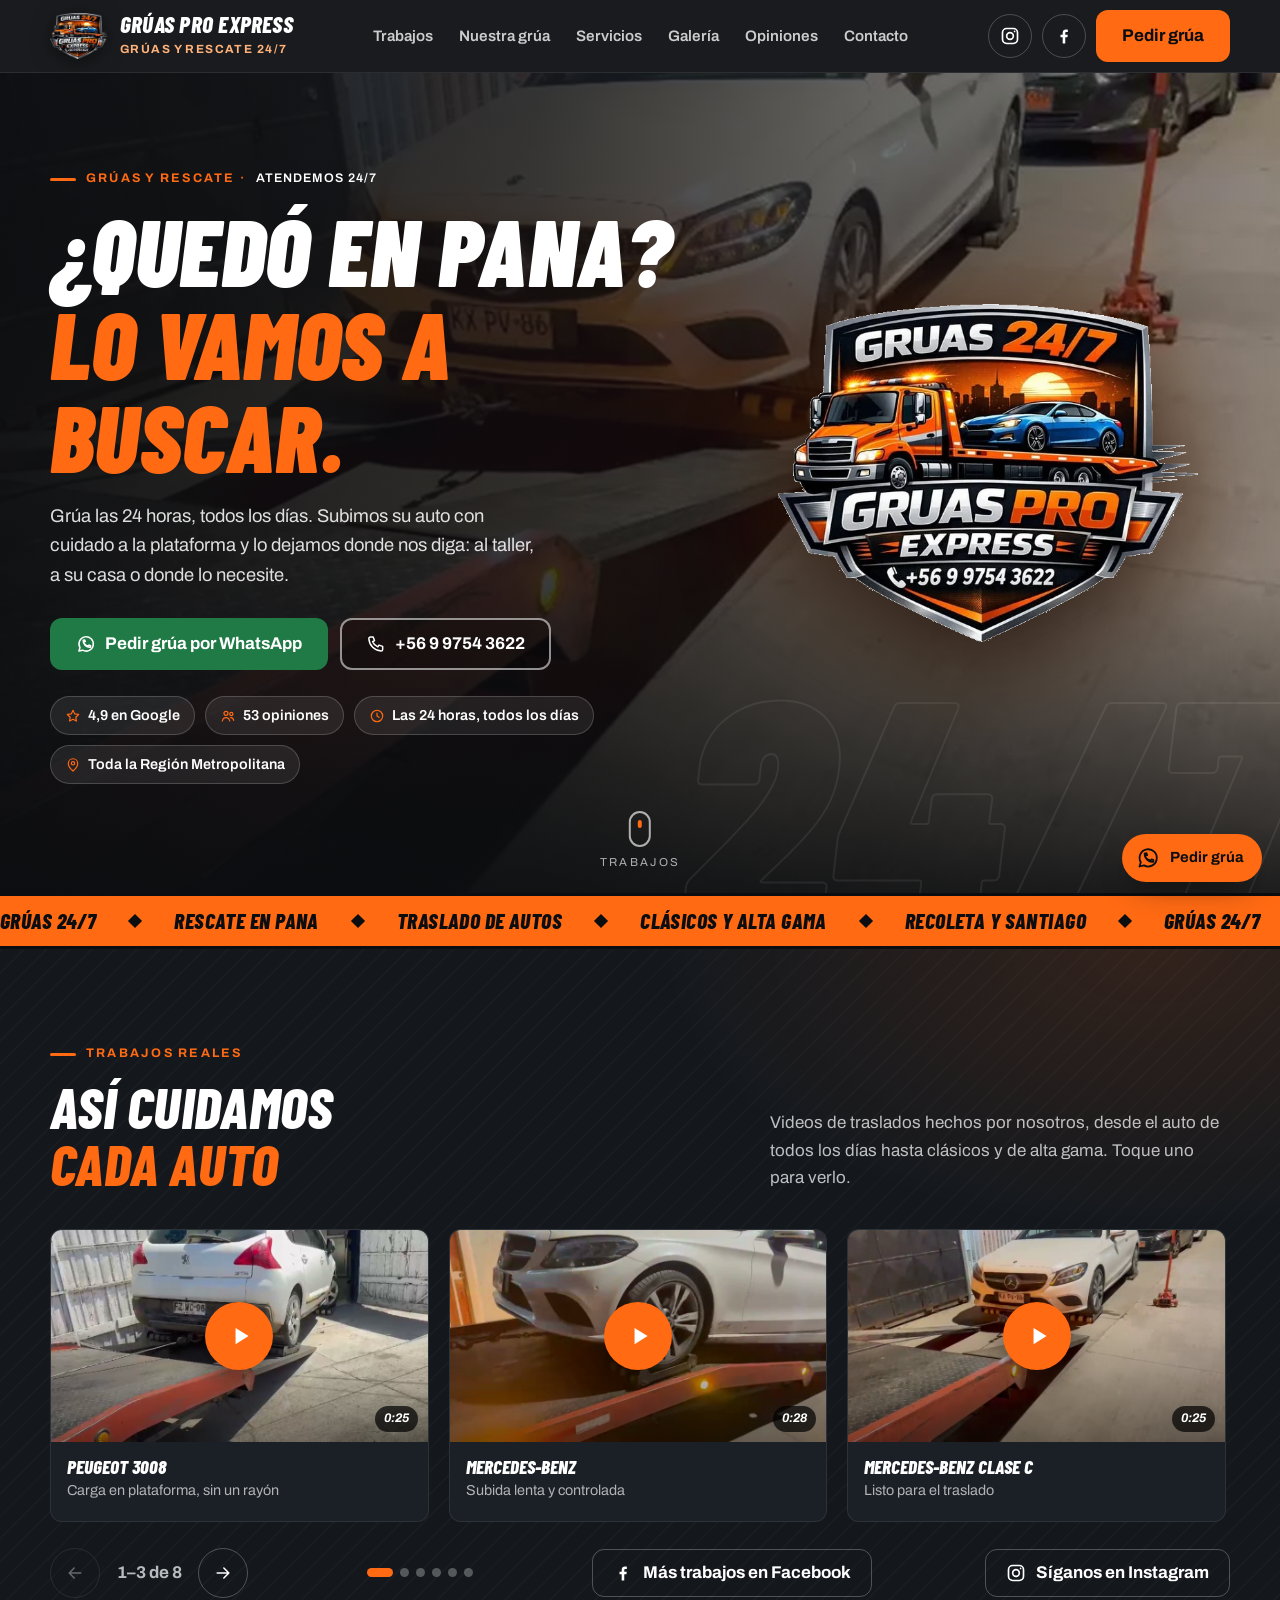
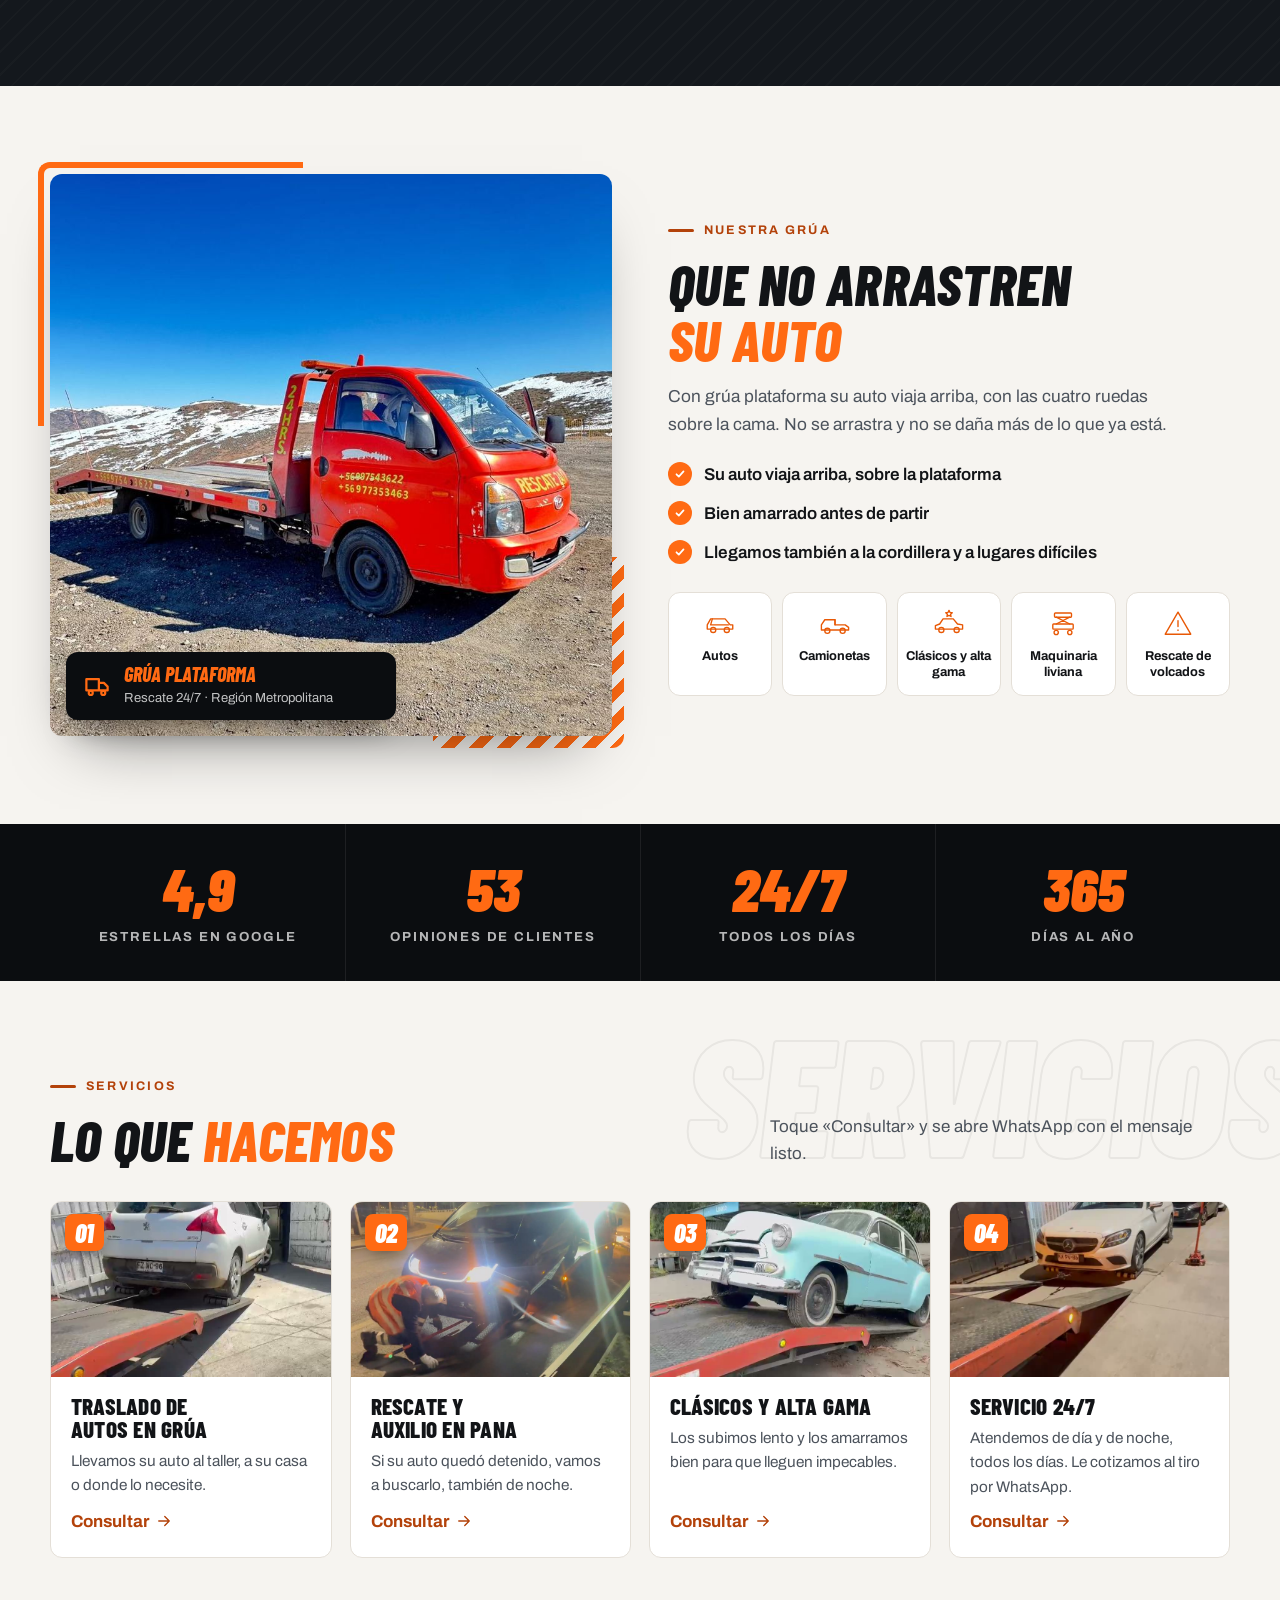
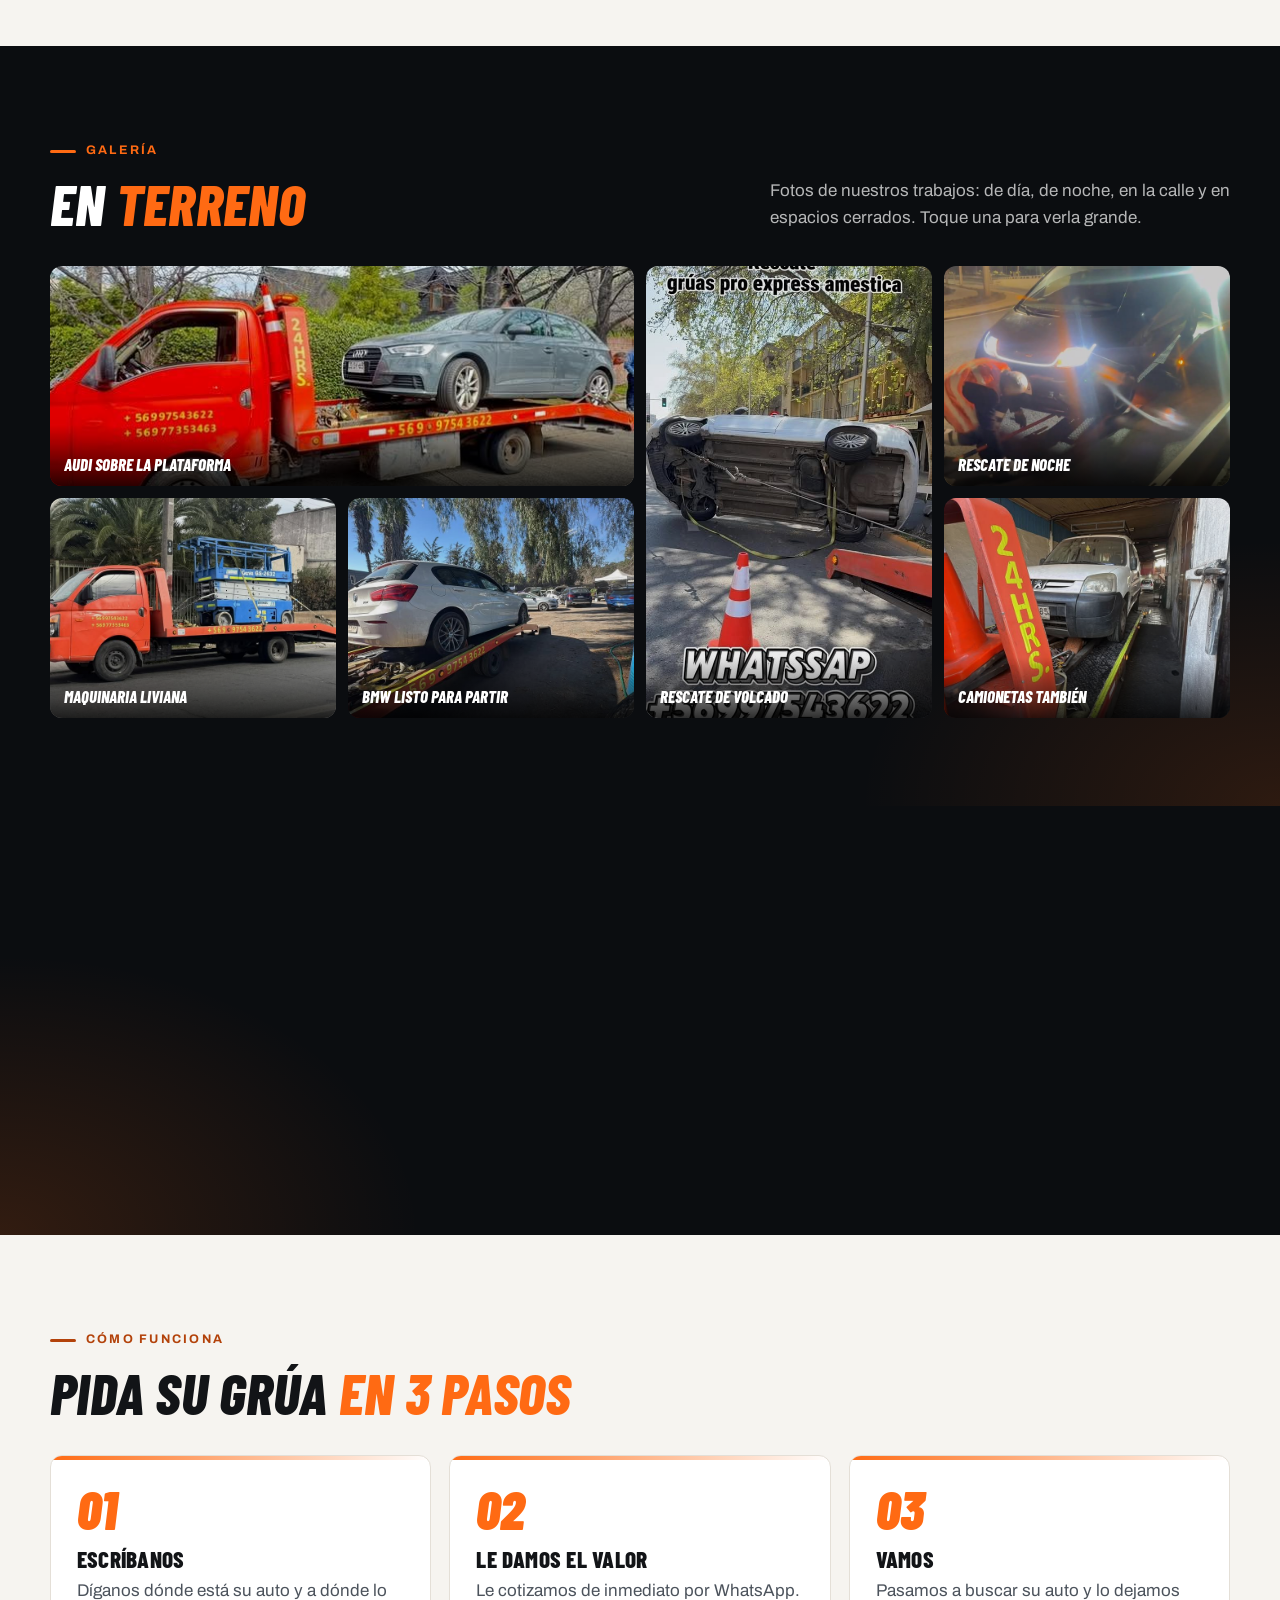
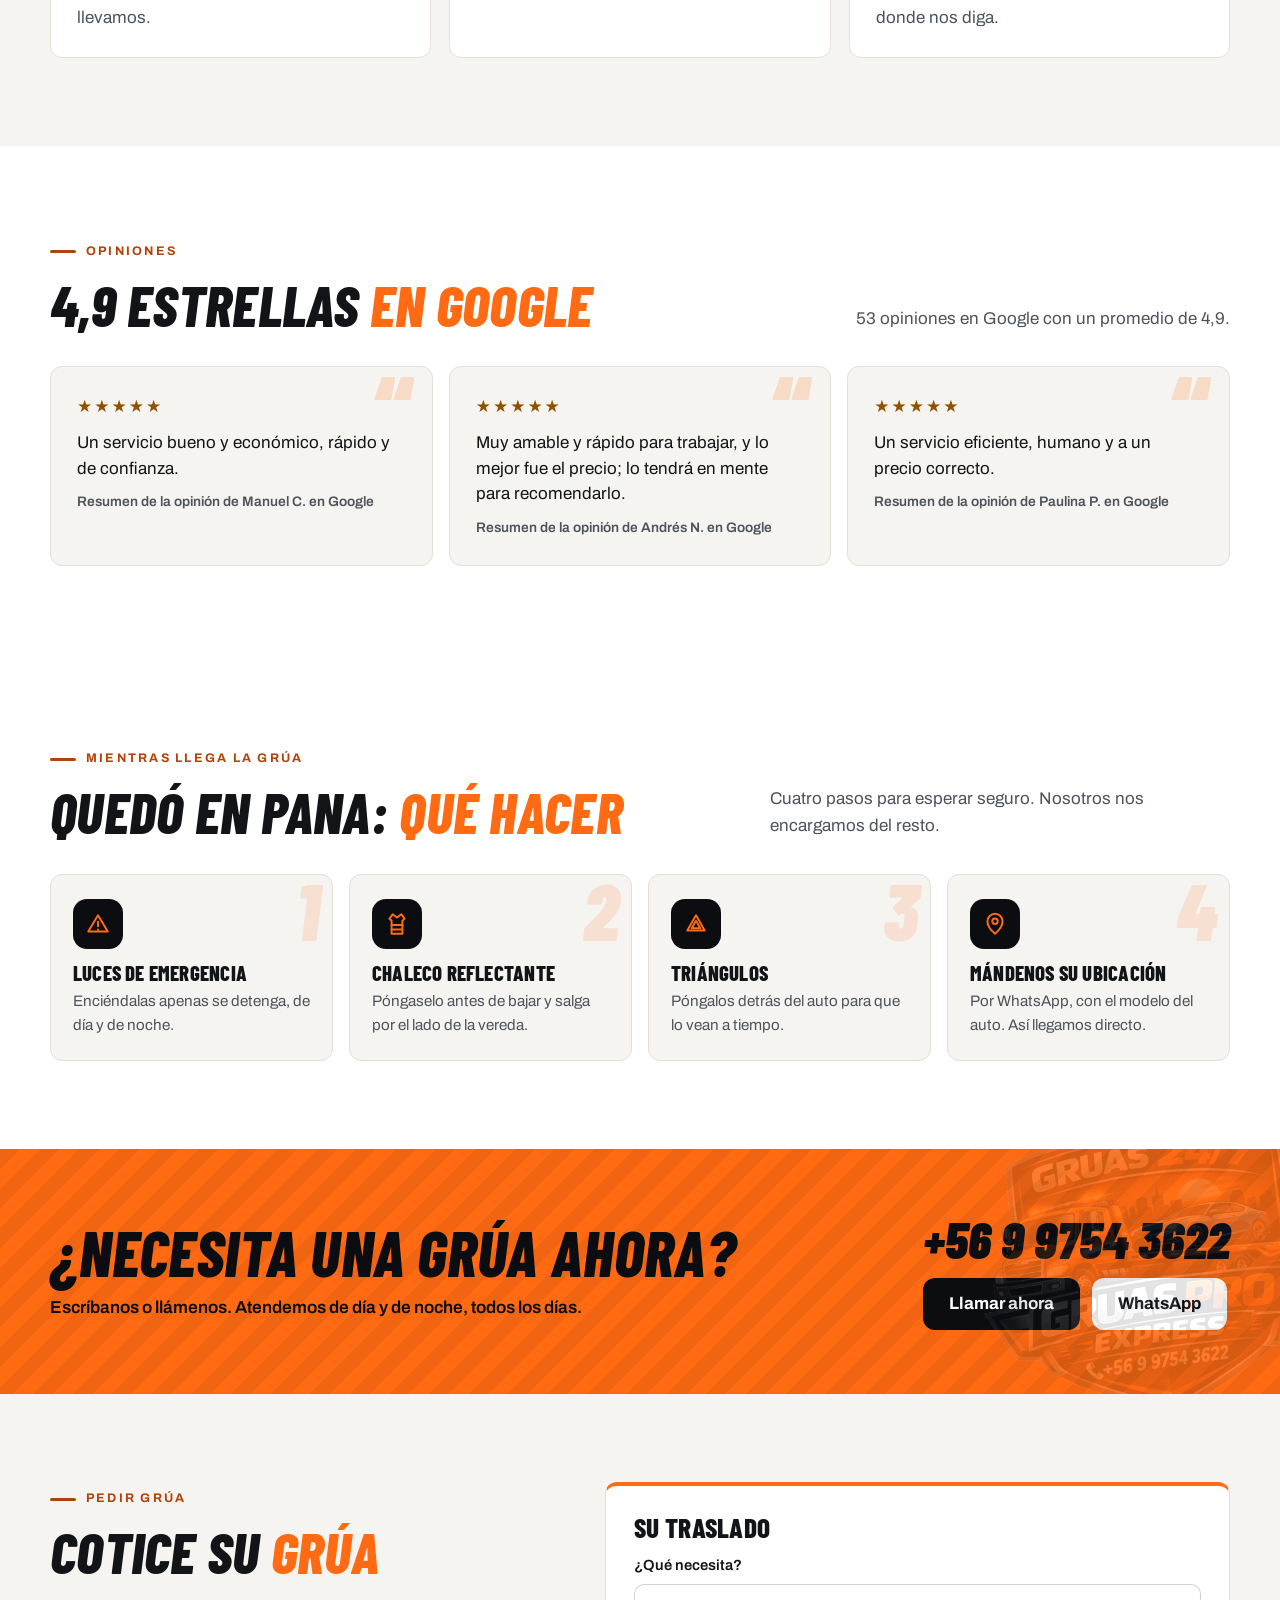
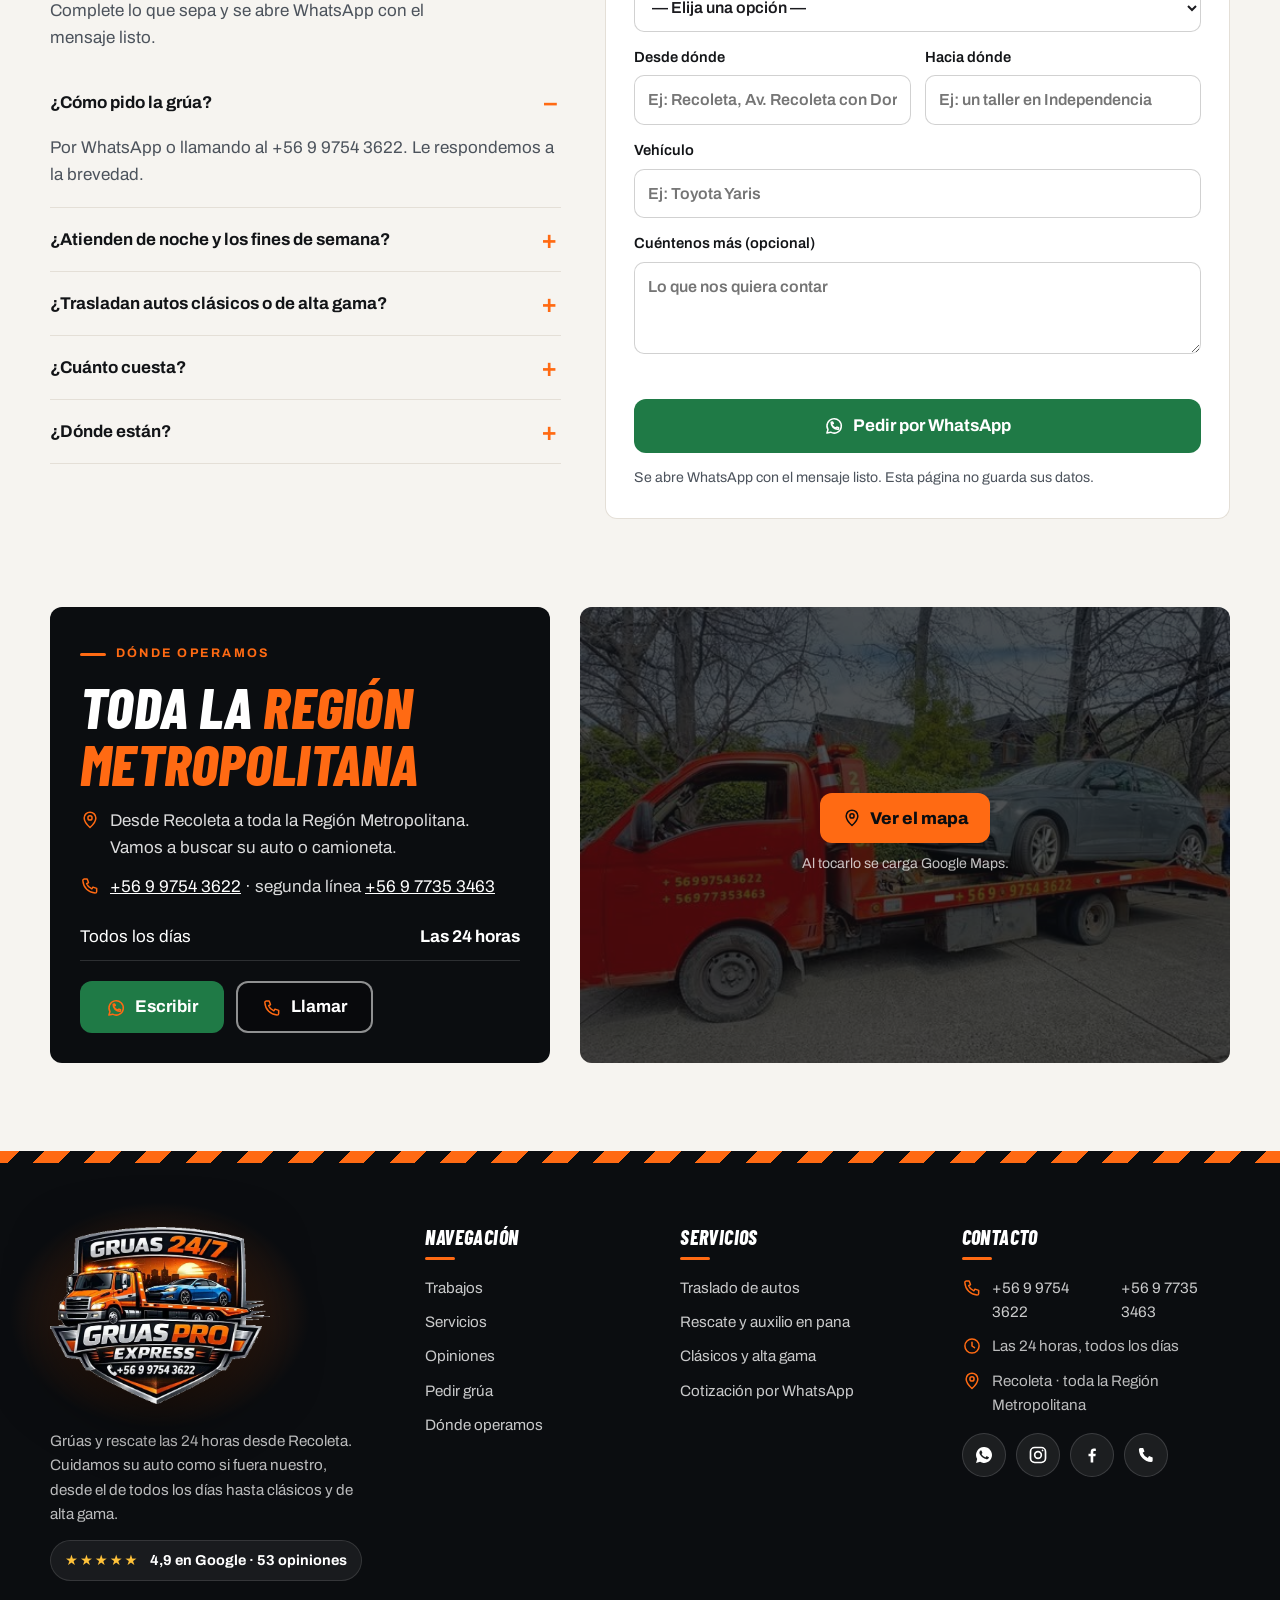
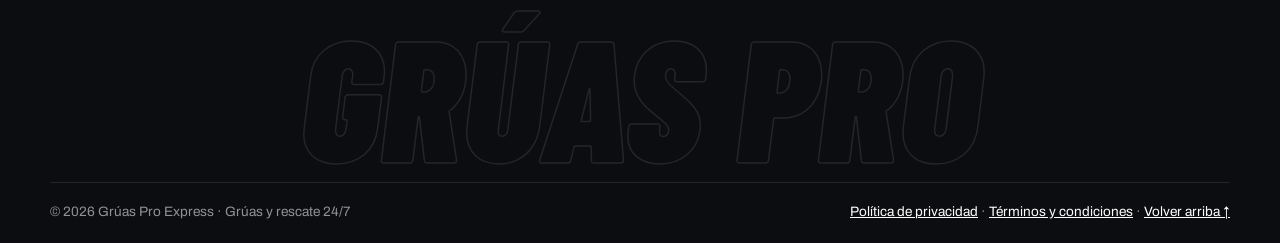
==== commit 681da308: "Lista para su dominio: Instagram, privacidad, términos, 404, robots, sitemap, contraste AA, mapa a p" ====
--- a/index.html
+++ b/index.html
@@ -5,18 +5,21 @@
 <meta name="viewport" content="width=device-width, initial-scale=1">
 <title>Grúas Pro Express · Grúas y rescate 24/7 en Santiago</title>
 <meta name="description" content="Grúas Pro Express: grúa plataforma y rescate las 24 horas, todos los días, desde Recoleta a toda la Región Metropolitana. Traslado de autos del día a día, clásicos y de alta gama. 4,9 en Google con 53 opiniones.">
-<meta name="robots" content="noindex">
+<link rel="canonical" href="https://gruasproexpressamestica.cl/">
 <meta property="og:title" content="Grúas Pro Express · Grúas y rescate 24/7">
 <meta property="og:description" content="Grúas y rescate las 24 horas, todos los días. Vea nuestros trabajos y pida su grúa por WhatsApp.">
-<meta property="og:image" content="https://delaguardaagustin.github.io/gruas-pro-express-amestica/assets/vista.jpg"><meta property="og:image:width" content="1200"><meta property="og:image:height" content="630">
-<meta property="og:url" content="https://delaguardaagustin.github.io/gruas-pro-express-amestica/">
+<meta property="og:image" content="https://gruasproexpressamestica.cl/assets/vista.jpg"><meta property="og:image:width" content="1200"><meta property="og:image:height" content="630">
+<meta property="og:url" content="https://gruasproexpressamestica.cl/">
 <meta property="og:type" content="website">
+<meta property="og:locale" content="es_CL">
+<meta property="og:site_name" content="Grúas Pro Express">
 <meta name="twitter:card" content="summary_large_image">
 <meta name="theme-color" content="#0b0d10">
 <link rel="icon" href="assets/icono.png">
 <link rel="apple-touch-icon" href="assets/icono.png">
 <link rel="preconnect" href="https://fonts.googleapis.com"><link rel="preconnect" href="https://fonts.gstatic.com" crossorigin>
 <link href="https://fonts.googleapis.com/css2?family=Barlow+Condensed:ital,wght@0,700;0,800;1,800;1,900&family=Archivo:wght@400;500;600;700;800&display=swap" rel="stylesheet">
+<script type="application/ld+json">{"@context":"https://schema.org","@type":"AutomotiveBusiness","name":"Grúas Pro Express","description":"Grúa plataforma y rescate las 24 horas, todos los días, en toda la Región Metropolitana.","url":"https://gruasproexpressamestica.cl/","image":"https://gruasproexpressamestica.cl/assets/vista.jpg","logo":"https://gruasproexpressamestica.cl/assets/logo.webp","telephone":"+56997543622","address":{"@type":"PostalAddress","addressLocality":"Recoleta","addressRegion":"Región Metropolitana","addressCountry":"CL"},"areaServed":"Región Metropolitana","openingHoursSpecification":{"@type":"OpeningHoursSpecification","dayOfWeek":["Monday","Tuesday","Wednesday","Thursday","Friday","Saturday","Sunday"],"opens":"00:00","closes":"23:59"},"sameAs":["https://www.instagram.com/gruaspro/","https://www.facebook.com/people/GRUAS-PRO/61584228413606/"],"aggregateRating":{"@type":"AggregateRating","ratingValue":"4.9","reviewCount":"53"}}</script>
 <script>document.documentElement.classList.add('js')</script>
 <style>
 :root{
@@ -113,7 +116,7 @@
 .puntos-c button{width:9px;height:9px;padding:0;border-radius:999px;border:0;background:rgba(255,255,255,.28);cursor:pointer;transition:width .2s,background .2s}
 .puntos-c button.on{width:26px;background:var(--c1)}
 .btn-fb{display:inline-flex;align-items:center;gap:10px;min-height:48px;padding:0 20px;border-radius:var(--r);border:1px solid rgba(255,255,255,.25);color:#fff;text-decoration:none;font-weight:700}
-.btn-fb svg{width:20px;height:20px;fill:currentColor}.btn-fb:hover{border-color:var(--c1);color:var(--c1)}
+.btn-fb svg{width:20px;height:20px;fill:currentColor}.ctrl .btn-fb+.btn-fb{margin-left:-6px}.btn-fb:hover{border-color:var(--c1);color:var(--c1)}
 
 /* servicios */
 .servs{display:grid;grid-template-columns:repeat(4,1fr);gap:18px}
@@ -339,23 +342,32 @@
 .tips .ic{width:50px;height:50px;border-radius:14px;background:var(--oscuro);color:var(--c1);display:grid;place-items:center;margin-bottom:14px}
 .tips .ic svg{width:26px;height:26px;fill:none;stroke:currentColor;stroke-width:1.8;stroke-linecap:round;stroke-linejoin:round}
 .tips h3{font-size:1.3rem;margin-bottom:6px}.tips p{margin:0;color:var(--suave);font-size:.95rem}
+
+/* contraste (AA) */
+:root{--c1t:#b3420a}
+.eti{color:var(--c1t)}
+.oscuro .eti,.confianza .eti,.galeria .eti,.trabajos .eti,.plena .eti,.portada .eti,.donde .dato .eti{color:var(--c1)}
+.serv a{color:var(--c1t)}
+.est{color:#8f5200}
+.btn-p,.btn-p:hover{color:#0b0d10}
+.fab{color:#0b0d10}
+.barra-movil a.ll{color:#0b0d10}
+.mapa-off{display:grid;place-content:center;justify-items:center;gap:10px;min-height:320px;border-radius:var(--r);background:#1b2027 url(assets/fotos/camion-audi.jpg) center/cover;position:relative;overflow:hidden;color:#fff;text-align:center}
+.mapa-off::before{content:"";position:absolute;inset:0;background:rgba(11,13,16,.72)}
+.mapa-off>*{position:relative}
+.mapa-off button{display:inline-flex;align-items:center;gap:8px;min-height:50px;padding:0 22px;border:0;border-radius:var(--r);background:var(--c1);color:#0b0d10;font-weight:800;cursor:pointer}
+.mapa-off small{color:rgba(255,255,255,.75)}
 </style>
 </head>
 <body>
 
-<style>
-.muestra{background:#0c0f12;color:#e9edf1;font:500 .86rem/1.4 system-ui,-apple-system,"Segoe UI",sans-serif;border-bottom:1px solid #d8ac54}
-.muestra div{width:min(1220px,100% - 28px);margin:0 auto;display:flex;flex-wrap:wrap;align-items:center;justify-content:center;gap:8px 18px;padding:9px 0;text-align:center}
-.muestra b{color:#d8ac54;font-weight:700}
-.muestra a{background:#d8ac54;color:#0c0f12;font-weight:700;text-decoration:none;border-radius:999px;padding:7px 15px;white-space:nowrap}
-.muestra a:hover{background:#e9c57a}
-</style>
-<div class="muestra"><div><span><b>Página de muestra hecha para Grúas Pro Express por SENTRY-CODE.</b> Publicada con su dominio en 48 horas · $80.000 pago único con dominio incluido · mantención opcional de $15.000 al mes.</span><a href="https://wa.me/56974479565?text=Hola%20Agust%C3%ADn%2C%20vi%20la%20p%C3%A1gina%20de%20muestra%20de%20Gr%C3%BAas%20Pro%20Express%20y%20quiero%20publicarla" target="_blank" rel="noopener">Quiero mi página</a></div></div>
+
 
 <header><div class="wrap nav">
-  <a class="marca" href="#inicio"><img src="assets/logo-256.png" alt="Logo de Grúas Pro Express" width="256" height="206"><span><b>Grúas Pro Express</b><small>Grúas y rescate 24/7</small></span></a>
+  <a class="marca" href="#inicio"><img src="assets/logo-256.webp" alt="Logo de Grúas Pro Express" width="256" height="206"><span><b>Grúas Pro Express</b><small>Grúas y rescate 24/7</small></span></a>
   <nav class="menu" aria-label="Secciones"><a href="#trabajos">Trabajos</a><a href="#grua">Nuestra grúa</a><a href="#servicios">Servicios</a><a href="#galeria">Galería</a><a href="#opiniones">Opiniones</a><a href="#contacto">Contacto</a></nav>
   <div class="nav-der">
+    <a class="red" href="https://www.instagram.com/gruaspro/" target="_blank" rel="noopener" aria-label="Instagram de Grúas Pro Express"><svg viewBox="0 0 24 24" aria-hidden="true" style="fill:none;stroke:currentColor;stroke-width:2"><rect x="3" y="3" width="18" height="18" rx="5"/><circle cx="12" cy="12" r="4"/><circle cx="17.5" cy="6.5" r="1" style="fill:currentColor;stroke:none"/></svg></a>
     <a class="red" href="https://www.facebook.com/people/GRUAS-PRO/61584228413606/" target="_blank" rel="noopener" aria-label="Facebook de Grúas Pro Express"><svg viewBox="0 0 24 24" aria-hidden="true"><path d="M13.5 21v-7.5h2.6l.4-3h-3V8.6c0-.9.3-1.5 1.5-1.5h1.6V4.4c-.3 0-1.2-.1-2.3-.1-2.3 0-3.9 1.4-3.9 4v2.2H7.8v3h2.6V21z"/></svg></a>
     <a class="btn btn-p" href="#contacto">Pedir grúa</a>
     <button class="menu-btn" type="button" aria-label="Abrir menú" aria-expanded="false" aria-controls="mm"><svg viewBox="0 0 24 24" aria-hidden="true"><path class="l1" d="M3 6.5h18"/><path class="l2" d="M3 12h18"/><path class="l3" d="M10 17.5h11"/></svg></button>
@@ -365,7 +377,7 @@
 <div class="mm" id="mm" aria-hidden="true">
   <div class="mm-fondo" data-cerrar></div>
   <nav class="mm-hoja" aria-label="Menú">
-    <div class="mm-arriba"><img src="assets/logo-256.png" alt="Grúas Pro Express" width="256" height="206"><button class="mm-x" type="button" aria-label="Cerrar menú" data-cerrar><svg viewBox="0 0 24 24" aria-hidden="true"><path d="M6 6l12 12M18 6 6 18"/></svg></button></div>
+    <div class="mm-arriba"><img src="assets/logo-256.webp" alt="Grúas Pro Express" width="256" height="206"><button class="mm-x" type="button" aria-label="Cerrar menú" data-cerrar><svg viewBox="0 0 24 24" aria-hidden="true"><path d="M6 6l12 12M18 6 6 18"/></svg></button></div>
     <ul class="mm-links">
       <li><a href="#trabajos">Trabajos</a></li>
       <li><a href="#grua">Nuestra grúa</a></li>
@@ -379,7 +391,7 @@
       <a class="btn btn-wa" href="https://wa.me/56997543622?text=Hola%2C%20vi%20su%20p%C3%A1gina%20web%20y%20necesito%20una%20gr%C3%BAa" target="_blank" rel="noopener"><svg class="i" viewBox="0 0 24 24" aria-hidden="true"><path d="M3.5 20.5l1.3-4.2A8.6 8.6 0 1 1 8 19.4z"/><path d="M9 8.6c.2 2.9 2.6 5.4 5.6 5.8l1-1.1 1.9.8-.4 1.8c-4.6.4-8.8-3.6-8.5-8.3l1.8-.4.8 1.9z"/></svg>Pedir grúa por WhatsApp</a>
       <a class="btn btn-p" href="tel:+56997543622"><svg class="i" viewBox="0 0 24 24" aria-hidden="true"><path d="M5 3.5h3.6l1.6 4.4-2.2 1.4a11 11 0 0 0 6.2 6.2l1.4-2.2 4.4 1.6V18.5A2 2 0 0 1 18 20.5 15.5 15.5 0 0 1 3.5 6 2 2 0 0 1 5 3.5z"/></svg>Llamar al +56 9 9754 3622</a>
     </div>
-    <div class="mm-dato"><span class="vivo">Atendemos las 24 horas</span><a href="https://www.facebook.com/people/GRUAS-PRO/61584228413606/" target="_blank" rel="noopener"><svg viewBox="0 0 24 24" aria-hidden="true"><path d="M13.5 21v-7.5h2.6l.4-3h-3V8.6c0-.9.3-1.5 1.5-1.5h1.6V4.4c-.3 0-1.2-.1-2.3-.1-2.3 0-3.9 1.4-3.9 4v2.2H7.8v3h2.6V21z"/></svg>Facebook</a></div>
+    <div class="mm-dato"><span class="vivo">Atendemos las 24 horas</span><span style="display:flex;gap:14px"><a href="https://www.instagram.com/gruaspro/" target="_blank" rel="noopener"><svg viewBox="0 0 24 24" aria-hidden="true" style="fill:none;stroke:currentColor;stroke-width:2"><rect x="3" y="3" width="18" height="18" rx="5"/><circle cx="12" cy="12" r="4"/><circle cx="17.5" cy="6.5" r="1" style="fill:currentColor;stroke:none"/></svg>Instagram</a><a href="https://www.facebook.com/people/GRUAS-PRO/61584228413606/" target="_blank" rel="noopener"><svg viewBox="0 0 24 24" aria-hidden="true"><path d="M13.5 21v-7.5h2.6l.4-3h-3V8.6c0-.9.3-1.5 1.5-1.5h1.6V4.4c-.3 0-1.2-.1-2.3-.1-2.3 0-3.9 1.4-3.9 4v2.2H7.8v3h2.6V21z"/></svg>Facebook</a></span></div>
   </nav>
 </div>
 
@@ -398,7 +410,7 @@
       </div>
       <ul class="chips"><li><svg class="i" viewBox="0 0 24 24" aria-hidden="true"><path d="M12 3.5l2.6 5.4 5.9.8-4.3 4.1 1 5.8L12 16.8l-5.2 2.8 1-5.8-4.3-4.1 5.9-.8z"/></svg>4,9 en Google</li><li><svg class="i" viewBox="0 0 24 24" aria-hidden="true"><circle cx="9" cy="8" r="3"/><path d="M3.5 19.5c.6-3.3 2.8-5 5.5-5s4.9 1.7 5.5 5"/><circle cx="17" cy="9" r="2.4"/><path d="M15.5 14.6c2.4-.3 4.4 1.2 5 4"/></svg>53 opiniones</li><li><svg class="i" viewBox="0 0 24 24" aria-hidden="true"><circle cx="12" cy="12" r="8.5"/><path d="M12 7.5V12l3 2"/></svg>Las 24 horas, todos los días</li><li><svg class="i" viewBox="0 0 24 24" aria-hidden="true"><path d="M12 21s-7-6.2-7-11.4A7 7 0 0 1 19 9.6C19 14.8 12 21 12 21z"/><circle cx="12" cy="9.5" r="2.5"/></svg>Toda la Región Metropolitana</li></ul>
     </div>
-    <img class="escudo" src="assets/logo.png" alt="Escudo de Grúas Pro Express: grúa 24/7 con un auto sobre la plataforma" width="608" height="489">
+    <img class="escudo" src="assets/logo.webp" alt="Escudo de Grúas Pro Express: grúa 24/7 con un auto sobre la plataforma" width="608" height="489">
   </div>
   <a class="bajar" href="#trabajos" aria-label="Ver nuestros trabajos"><i></i>Trabajos</a>
 </section>
@@ -421,12 +433,13 @@
       <div class="flechas"><button type="button" id="ant" aria-label="Videos anteriores"><svg class="i" viewBox="0 0 24 24" aria-hidden="true"><path d="M19 12H5M11 6l-6 6 6 6"/></svg></button><span class="cuenta" id="cuenta" aria-live="polite">1 / 8</span><button type="button" id="sig" aria-label="Videos siguientes"><svg class="i" viewBox="0 0 24 24" aria-hidden="true"><path d="M5 12h14M13 6l6 6-6 6"/></svg></button></div>
       <div class="puntos-c" id="puntosC" aria-hidden="true"></div>
       <a class="btn-fb" href="https://www.facebook.com/people/GRUAS-PRO/61584228413606/" target="_blank" rel="noopener"><svg viewBox="0 0 24 24" aria-hidden="true"><path d="M13.5 21v-7.5h2.6l.4-3h-3V8.6c0-.9.3-1.5 1.5-1.5h1.6V4.4c-.3 0-1.2-.1-2.3-.1-2.3 0-3.9 1.4-3.9 4v2.2H7.8v3h2.6V21z"/></svg>Más trabajos en Facebook</a>
+      <a class="btn-fb" href="https://www.instagram.com/gruaspro/" target="_blank" rel="noopener"><svg viewBox="0 0 24 24" aria-hidden="true" style="fill:none;stroke:currentColor;stroke-width:2"><rect x="3" y="3" width="18" height="18" rx="5"/><circle cx="12" cy="12" r="4"/><circle cx="17.5" cy="6.5" r="1" style="fill:currentColor;stroke:none"/></svg>Síganos en Instagram</a>
     </div>
   </div>
 </div></section>
 
 <section class="plataforma" id="grua"><div class="wrap">
-  <figure class="marco-foto reveal"><img src="assets/fotos/ruta.jpg" alt="Grúa plataforma roja de Grúas Pro Express con el letrero Rescate 24/7, en la cordillera" width="1200" height="1200" loading="lazy">
+  <figure class="marco-foto reveal"><img src="assets/fotos/ruta.jpg" alt="Grúa plataforma roja de Grúas Pro Express con el letrero Rescate 24/7, en la cordillera" width="900" height="900" loading="lazy">
     <figcaption class="sello-foto"><svg class="i" viewBox="0 0 24 24" aria-hidden="true"><path d="M3.5 6.5h10v9h-10zM13.5 9.5h4l3 3v3h-7"/><circle cx="7" cy="17.5" r="1.6"/><circle cx="17" cy="17.5" r="1.6"/></svg><span><b>Grúa plataforma</b>Rescate 24/7 · Región Metropolitana</span></figcaption></figure>
   <div class="reveal">
     <span class="eti">Nuestra grúa</span>
@@ -502,7 +515,7 @@
   </ol>
 </div></section>
 
-<section class="llamado" aria-label="Pedir grúa ahora"><img src="assets/logo.png" alt="" width="608" height="489"><div class="wrap">
+<section class="llamado" aria-label="Pedir grúa ahora"><img src="assets/logo.webp" alt="" width="608" height="489"><div class="wrap">
   <div class="reveal"><h2>¿Necesita una grúa ahora?</h2><p>Escríbanos o llámenos. Atendemos de día y de noche, todos los días.</p></div>
   <div class="reveal"><a class="tel" href="tel:+56997543622">+56 9 9754 3622</a><div class="acciones"><a class="btn btn-d" href="tel:+56997543622">Llamar ahora</a><a class="btn btn-w" href="https://wa.me/56997543622?text=Hola%2C%20vi%20su%20p%C3%A1gina%20web%20y%20necesito%20una%20gr%C3%BAa" target="_blank" rel="noopener">WhatsApp</a></div></div>
 </div></section>
@@ -528,7 +541,7 @@
     <div class="dato reveal"><span class="eti">Dónde operamos</span><h2>Toda la <em>Región Metropolitana</em></h2>
       <p><svg class="i" viewBox="0 0 24 24" aria-hidden="true"><path d="M12 21s-7-6.2-7-11.4A7 7 0 0 1 19 9.6C19 14.8 12 21 12 21z"/><circle cx="12" cy="9.5" r="2.5"/></svg><span>Desde Recoleta a toda la Región Metropolitana. Vamos a buscar su auto o camioneta.</span></p><p><svg class="i" viewBox="0 0 24 24" aria-hidden="true"><path d="M5 3.5h3.6l1.6 4.4-2.2 1.4a11 11 0 0 0 6.2 6.2l1.4-2.2 4.4 1.6V18.5A2 2 0 0 1 18 20.5 15.5 15.5 0 0 1 3.5 6 2 2 0 0 1 5 3.5z"/></svg><span><a href="tel:+56997543622" style="color:#fff">+56 9 9754 3622</a> · segunda línea <a href="tel:+56977353463" style="color:#fff">+56 9 7735 3463</a></span></p><ul class="hor"><li><span>Todos los días</span><b>Las 24 horas</b></li></ul>
       <div class="acciones"><a class="btn btn-wa" href="https://wa.me/56997543622?text=Hola%2C%20vi%20su%20p%C3%A1gina%20web%20y%20necesito%20una%20gr%C3%BAa" target="_blank" rel="noopener"><svg class="i" viewBox="0 0 24 24" aria-hidden="true"><path d="M3.5 20.5l1.3-4.2A8.6 8.6 0 1 1 8 19.4z"/><path d="M9 8.6c.2 2.9 2.6 5.4 5.6 5.8l1-1.1 1.9.8-.4 1.8c-4.6.4-8.8-3.6-8.5-8.3l1.8-.4.8 1.9z"/></svg>Escribir</a><a class="btn btn-o" href="tel:+56997543622"><svg class="i" viewBox="0 0 24 24" aria-hidden="true"><path d="M5 3.5h3.6l1.6 4.4-2.2 1.4a11 11 0 0 0 6.2 6.2l1.4-2.2 4.4 1.6V18.5A2 2 0 0 1 18 20.5 15.5 15.5 0 0 1 3.5 6 2 2 0 0 1 5 3.5z"/></svg>Llamar</a></div></div>
-    <iframe class="mapa" title="Mapa de Recoleta, Santiago" loading="lazy" src="https://www.google.com/maps?q=Recoleta%2C%20Santiago%2C%20Chile&z=14&output=embed"></iframe>
+    <div class="mapa mapa-off" id="mapa"><button type="button" id="verMapa"><svg class="i" viewBox="0 0 24 24" aria-hidden="true"><path d="M12 21s-7-6.2-7-11.4A7 7 0 0 1 19 9.6C19 14.8 12 21 12 21z"/><circle cx="12" cy="9.5" r="2.5"/></svg>Ver el mapa</button><small>Al tocarlo se carga Google Maps.</small></div>
   </div>
 </div></section>
 </main>
@@ -538,7 +551,7 @@
   <div class="wrap">
     <div class="pie-grid">
       <div>
-        <a class="pie-logo" href="#inicio" aria-label="Volver al inicio"><img src="assets/logo.png" alt="Logo de Grúas Pro Express" width="608" height="489" loading="lazy"></a>
+        <a class="pie-logo" href="#inicio" aria-label="Volver al inicio"><img src="assets/logo.webp" alt="Logo de Grúas Pro Express" width="608" height="489" loading="lazy"></a>
         <p>Grúas y rescate las 24 horas desde Recoleta. Cuidamos su auto como si fuera nuestro, desde el de todos los días hasta clásicos y de alta gama.</p>
         <span class="estrellas"><b>★★★★★</b>4,9 en Google · 53 opiniones</span>
       </div>
@@ -559,13 +572,14 @@
         </ul>
         <div class="redes">
           <a href="https://wa.me/56997543622?text=Hola%2C%20vi%20su%20p%C3%A1gina%20web%20y%20necesito%20una%20gr%C3%BAa" target="_blank" rel="noopener" aria-label="WhatsApp"><svg viewBox="0 0 24 24" aria-hidden="true"><path d="M12 2.5a9.5 9.5 0 0 0-8.2 14.3L2.5 21.5l4.8-1.3A9.5 9.5 0 1 0 12 2.5zm5.4 13.4c-.2.6-1.3 1.2-1.8 1.2-.5.1-1 .1-3.3-.8-2.8-1.1-4.5-4-4.7-4.2-.1-.2-1.1-1.5-1.1-2.8s.7-2 .9-2.3c.2-.3.5-.3.7-.3h.5c.2 0 .4 0 .6.5l.8 2c.1.2.1.4 0 .5l-.3.5-.4.4c-.1.1-.3.3-.1.6.2.3.8 1.3 1.7 2.1 1.2 1 2.1 1.3 2.4 1.5.3.1.5.1.6-.1l.9-1.1c.2-.3.4-.2.6-.1l1.9.9c.3.1.5.2.5.3.1.2.1.7-.1 1.2z"/></svg></a>
+          <a href="https://www.instagram.com/gruaspro/" target="_blank" rel="noopener" aria-label="Instagram"><svg viewBox="0 0 24 24" aria-hidden="true" style="fill:none;stroke:currentColor;stroke-width:2"><rect x="3" y="3" width="18" height="18" rx="5"/><circle cx="12" cy="12" r="4"/><circle cx="17.5" cy="6.5" r="1" style="fill:currentColor;stroke:none"/></svg></a>
           <a href="https://www.facebook.com/people/GRUAS-PRO/61584228413606/" target="_blank" rel="noopener" aria-label="Facebook"><svg viewBox="0 0 24 24" aria-hidden="true"><path d="M13.5 21v-7.5h2.6l.4-3h-3V8.6c0-.9.3-1.5 1.5-1.5h1.6V4.4c-.3 0-1.2-.1-2.3-.1-2.3 0-3.9 1.4-3.9 4v2.2H7.8v3h2.6V21z"/></svg></a>
           <a href="tel:+56997543622" aria-label="Llamar"><svg viewBox="0 0 24 24" aria-hidden="true"><path d="M5 3.5h3.6l1.6 4.4-2.2 1.4a11 11 0 0 0 6.2 6.2l1.4-2.2 4.4 1.6V18.5A2 2 0 0 1 18 20.5 15.5 15.5 0 0 1 3.5 6 2 2 0 0 1 5 3.5z"/></svg></a>
         </div>
       </div>
     </div>
     <p class="pie-gigante" aria-hidden="true">Grúas Pro</p>
-    <div class="pie-base"><span>&copy; <span id="y"></span> Grúas Pro Express · Grúas y rescate 24/7</span><a href="#inicio">Volver arriba ↑</a></div>
+    <div class="pie-base"><span>&copy; <span id="y"></span> Grúas Pro Express · Grúas y rescate 24/7</span><span><a href="privacidad.html">Política de privacidad</a> · <a href="terminos.html">Términos y condiciones</a> · <a href="#inicio">Volver arriba ↑</a></span></div>
   </div>
 </footer>
 
@@ -618,6 +632,8 @@
 })();
 </script>
 <script>
+/* mapa a pedido */
+(function(){ var b = document.getElementById("verMapa"); if (!b) return; b.addEventListener("click", function(){ var m = document.getElementById("mapa"), f = document.createElement("iframe"); f.className = "mapa"; f.title = "Mapa de Recoleta, Santiago"; f.src = "https://www.google.com/maps?q=Recoleta%2C%20Santiago%2C%20Chile&z=14&output=embed"; m.replaceWith(f); }); })();
 /* visor de fotos */
 (function(){
   var d=document.getElementById('visor');if(!d||!d.showModal)return;
@@ -642,7 +658,7 @@
 })();
 </script>
 <link rel="stylesheet" href="asistente.css">
-<script>window.ASISTENTE = {"negocio": "Grúas Pro Express", "persona": "Grúas Pro Express", "wa": "56997543622", "confirma": "los traslados se coordinan", "boton": "Pedir grúa", "saludo": "Hola, soy el asistente de Grúas Pro Express. Atendemos las 24 horas. ¿Qué necesita?", "cuando": [{"t": "Ahora", "m": "Necesito la grúa ahora."}, {"t": "Hoy, más tarde", "m": "La necesito hoy, más tarde."}, {"t": "Otro día", "m": "La necesito otro día."}, {"t": "Solo quiero cotizar", "m": "Por ahora solo quiero cotizar."}], "servicios": [{"n": "Traslado de auto en grúa", "info": "Llevamos su auto al taller, a su casa o donde lo necesite.", "opts": [], "kw": "trasl|llevar|grua|grúa|taller|auto"}, {"n": "Rescate o auxilio en pana", "info": "Si su auto quedó detenido, vamos a buscarlo, también de noche.", "opts": [], "kw": "pana|detenid|no arranca|choque|accidente|auxilio|rescate|bateria|batería"}, {"n": "Auto clásico o de alta gama", "info": "Los subimos lento a la plataforma y los amarramos bien. Puede ver traslados de un Rolls-Royce y un Chevrolet clásico en la sección de trabajos.", "opts": [], "kw": "clasico|clásico|antiguo|coleccion|colección|lujo|alta gama|deportivo|mercedes|bmw|audi|rolls"}, {"n": "Cotización", "info": "Cuéntenos desde dónde y hacia dónde, y le damos el valor.", "opts": [], "kw": "precio|valor|cuanto|cuánto|cotiz"}], "faq": [{"pri": true, "kw": "precio|valor|cuanto|costo|cobra|sale|presupuesto|cotiz", "r": "El valor depende de la distancia. Cuénteme desde dónde y hacia dónde, y le dejo el mensaje listo."}, {"kw": "donde|direccion|ubicacion|comuna|zona|sector|llegan|van a|hasta", "r": "Salimos desde Recoleta y atendemos toda la Región Metropolitana. Mándenos su ubicación y le damos el valor."}, {"kw": "horario|hora|abren|atienden|sabado|domingo|noche|madrugada|urgencia|emergencia|24|feriado", "r": "Las 24 horas, todos los días, incluidos fines de semana y feriados."}, {"kw": "camioneta|suv|furgon|furgón|maquina|máquina|elevadora|tijera|volcad|volco", "r": "Trasladamos autos, camionetas, clásicos y maquinaria liviana, y rescatamos vehículos volcados. Cuénteme qué es y le dejo el mensaje listo."}, {"kw": "pago|transferencia|efectivo|tarjeta|boleta|factura", "r": "Las formas de pago se confirman al cotizar."}, {"kw": "clasico|clásico|antiguo|lujo|alta gama|cuidado|rayon|rayón|daño", "r": "Sí, trasladamos clásicos y autos de alta gama: los subimos lento a la plataforma y los amarramos bien. En la sección «Trabajos reales» hay videos de un Rolls-Royce y un Chevrolet clásico."}, {"kw": "video|trabajo|foto|facebook|redes|instagram", "r": "En esta página hay 8 videos de trabajos reales y en nuestro Facebook (GRUAS PRO) vamos subiendo más."}, {"kw": "garantia|seguro|confianza|quien|experiencia|opiniones|resenas|reseñas", "r": "Grúas Pro Express tiene 4,9 en Google con 53 opiniones. Destacan la rapidez, la confianza y el precio razonable."}]};</script>
+<script>window.ASISTENTE = {"negocio": "Grúas Pro Express", "persona": "Grúas Pro Express", "wa": "56997543622", "confirma": "los traslados se coordinan", "boton": "Pedir grúa", "saludo": "Hola, soy el asistente de Grúas Pro Express. Atendemos las 24 horas. ¿Qué necesita?", "cuando": [{"t": "Ahora", "m": "Necesito la grúa ahora."}, {"t": "Hoy, más tarde", "m": "La necesito hoy, más tarde."}, {"t": "Otro día", "m": "La necesito otro día."}, {"t": "Solo quiero cotizar", "m": "Por ahora solo quiero cotizar."}], "servicios": [{"n": "Traslado de auto en grúa", "info": "Llevamos su auto al taller, a su casa o donde lo necesite.", "opts": [], "kw": "trasl|llevar|grua|grúa|taller|auto"}, {"n": "Rescate o auxilio en pana", "info": "Si su auto quedó detenido, vamos a buscarlo, también de noche.", "opts": [], "kw": "pana|detenid|no arranca|choque|accidente|auxilio|rescate|bateria|batería"}, {"n": "Auto clásico o de alta gama", "info": "Los subimos lento a la plataforma y los amarramos bien. Puede ver traslados de un Rolls-Royce y un Chevrolet clásico en la sección de trabajos.", "opts": [], "kw": "clasico|clásico|antiguo|coleccion|colección|lujo|alta gama|deportivo|mercedes|bmw|audi|rolls"}, {"n": "Cotización", "info": "Cuéntenos desde dónde y hacia dónde, y le damos el valor.", "opts": [], "kw": "precio|valor|cuanto|cuánto|cotiz"}], "faq": [{"pri": true, "kw": "precio|valor|cuanto|costo|cobra|sale|presupuesto|cotiz", "r": "El valor depende de la distancia. Cuénteme desde dónde y hacia dónde, y le dejo el mensaje listo."}, {"kw": "donde|direccion|ubicacion|comuna|zona|sector|llegan|van a|hasta", "r": "Salimos desde Recoleta y atendemos toda la Región Metropolitana. Mándenos su ubicación y le damos el valor."}, {"kw": "horario|hora|abren|atienden|sabado|domingo|noche|madrugada|urgencia|emergencia|24|feriado", "r": "Las 24 horas, todos los días, incluidos fines de semana y feriados."}, {"kw": "camioneta|suv|furgon|furgón|maquina|máquina|elevadora|tijera|volcad|volco", "r": "Trasladamos autos, camionetas, clásicos y maquinaria liviana, y rescatamos vehículos volcados. Cuénteme qué es y le dejo el mensaje listo."}, {"kw": "pago|transferencia|efectivo|tarjeta|boleta|factura", "r": "Las formas de pago se confirman al cotizar."}, {"kw": "clasico|clásico|antiguo|lujo|alta gama|cuidado|rayon|rayón|daño", "r": "Sí, trasladamos clásicos y autos de alta gama: los subimos lento a la plataforma y los amarramos bien. En la sección «Trabajos reales» hay videos de un Rolls-Royce y un Chevrolet clásico."}, {"kw": "video|trabajo|foto|facebook|redes|instagram", "r": "En esta página hay 8 videos de trabajos reales y en nuestro Instagram (@gruaspro) y Facebook (GRUAS PRO) vamos subiendo más."}, {"kw": "garantia|seguro|confianza|quien|experiencia|opiniones|resenas|reseñas", "r": "Grúas Pro Express tiene 4,9 en Google con 53 opiniones. Destacan la rapidez, la confianza y el precio razonable."}]};</script>
 <script src="asistente.js" defer></script>
 <!-- contador de visitas -->
 <script>(function(){try{var L=localStorage,S=sessionStorage;if(location.search.indexOf('yo=1')>-1)L.setItem('soy-de-la-casa','1');
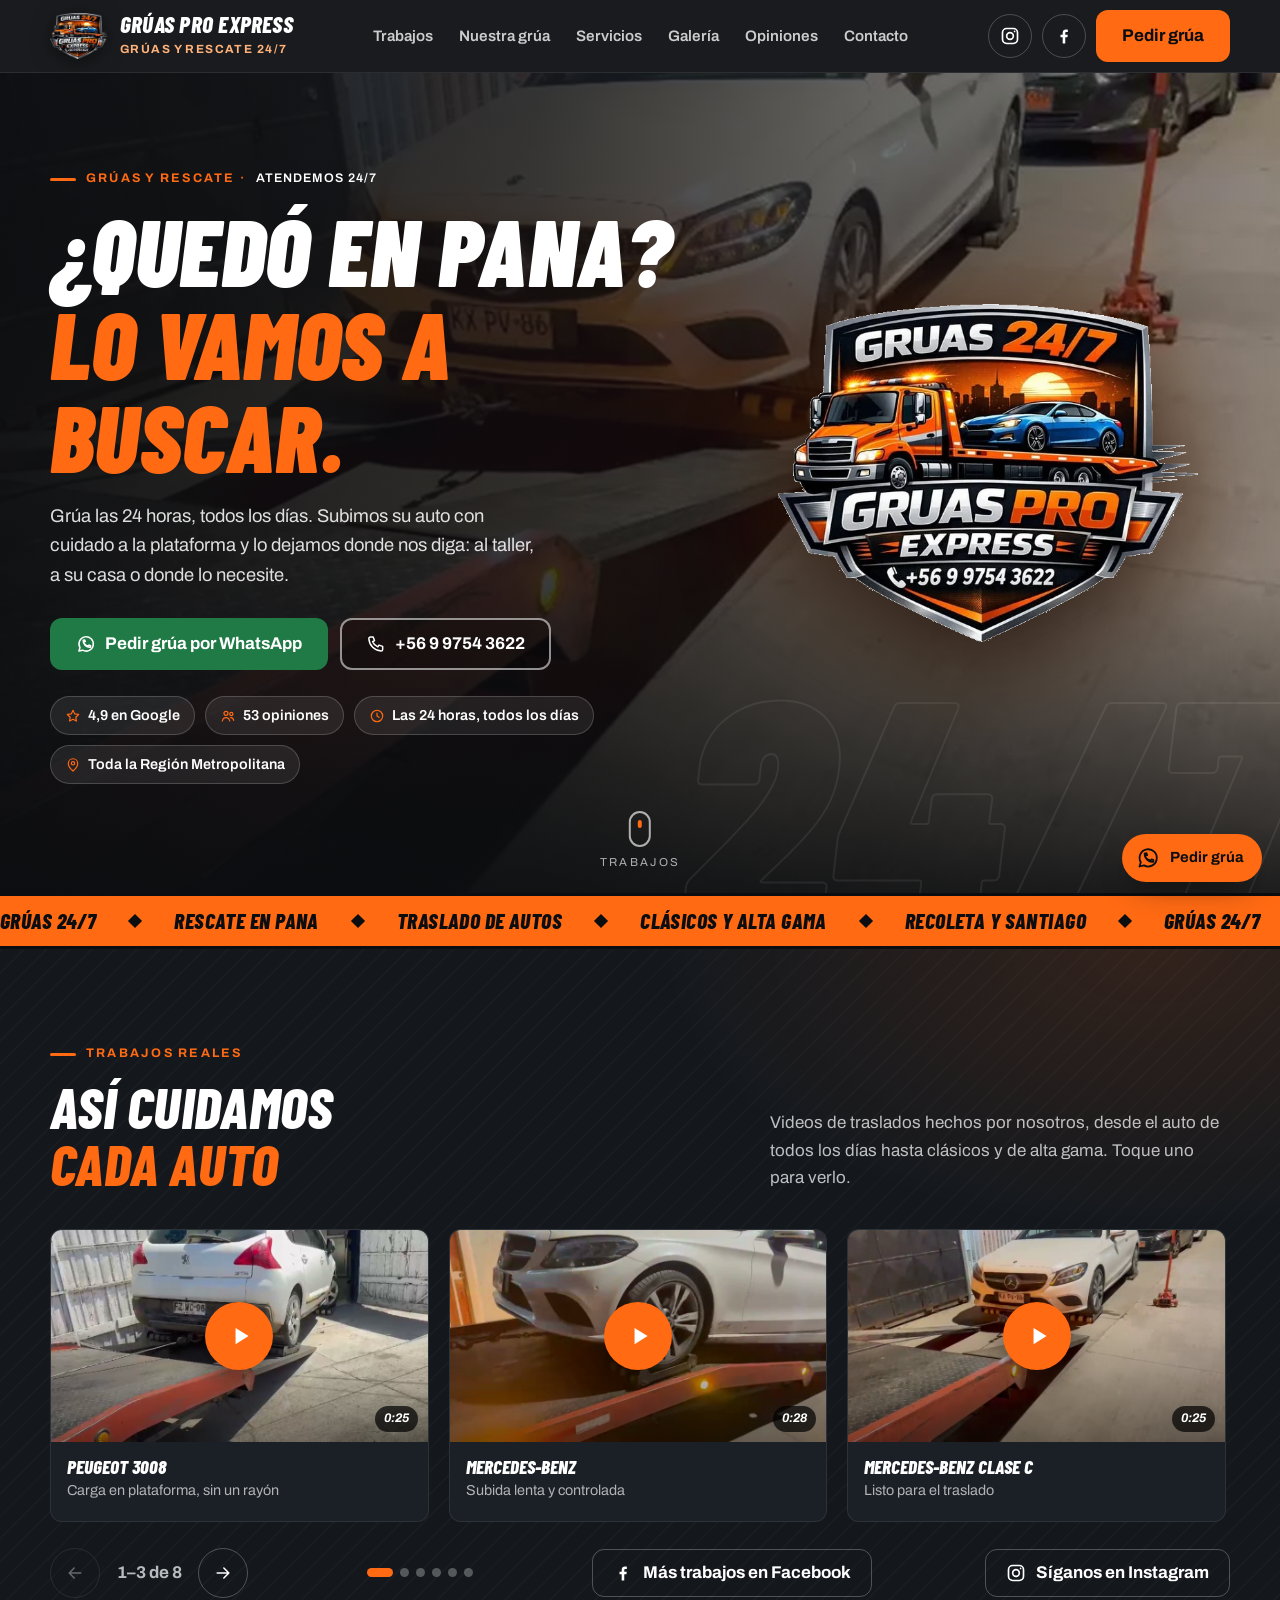
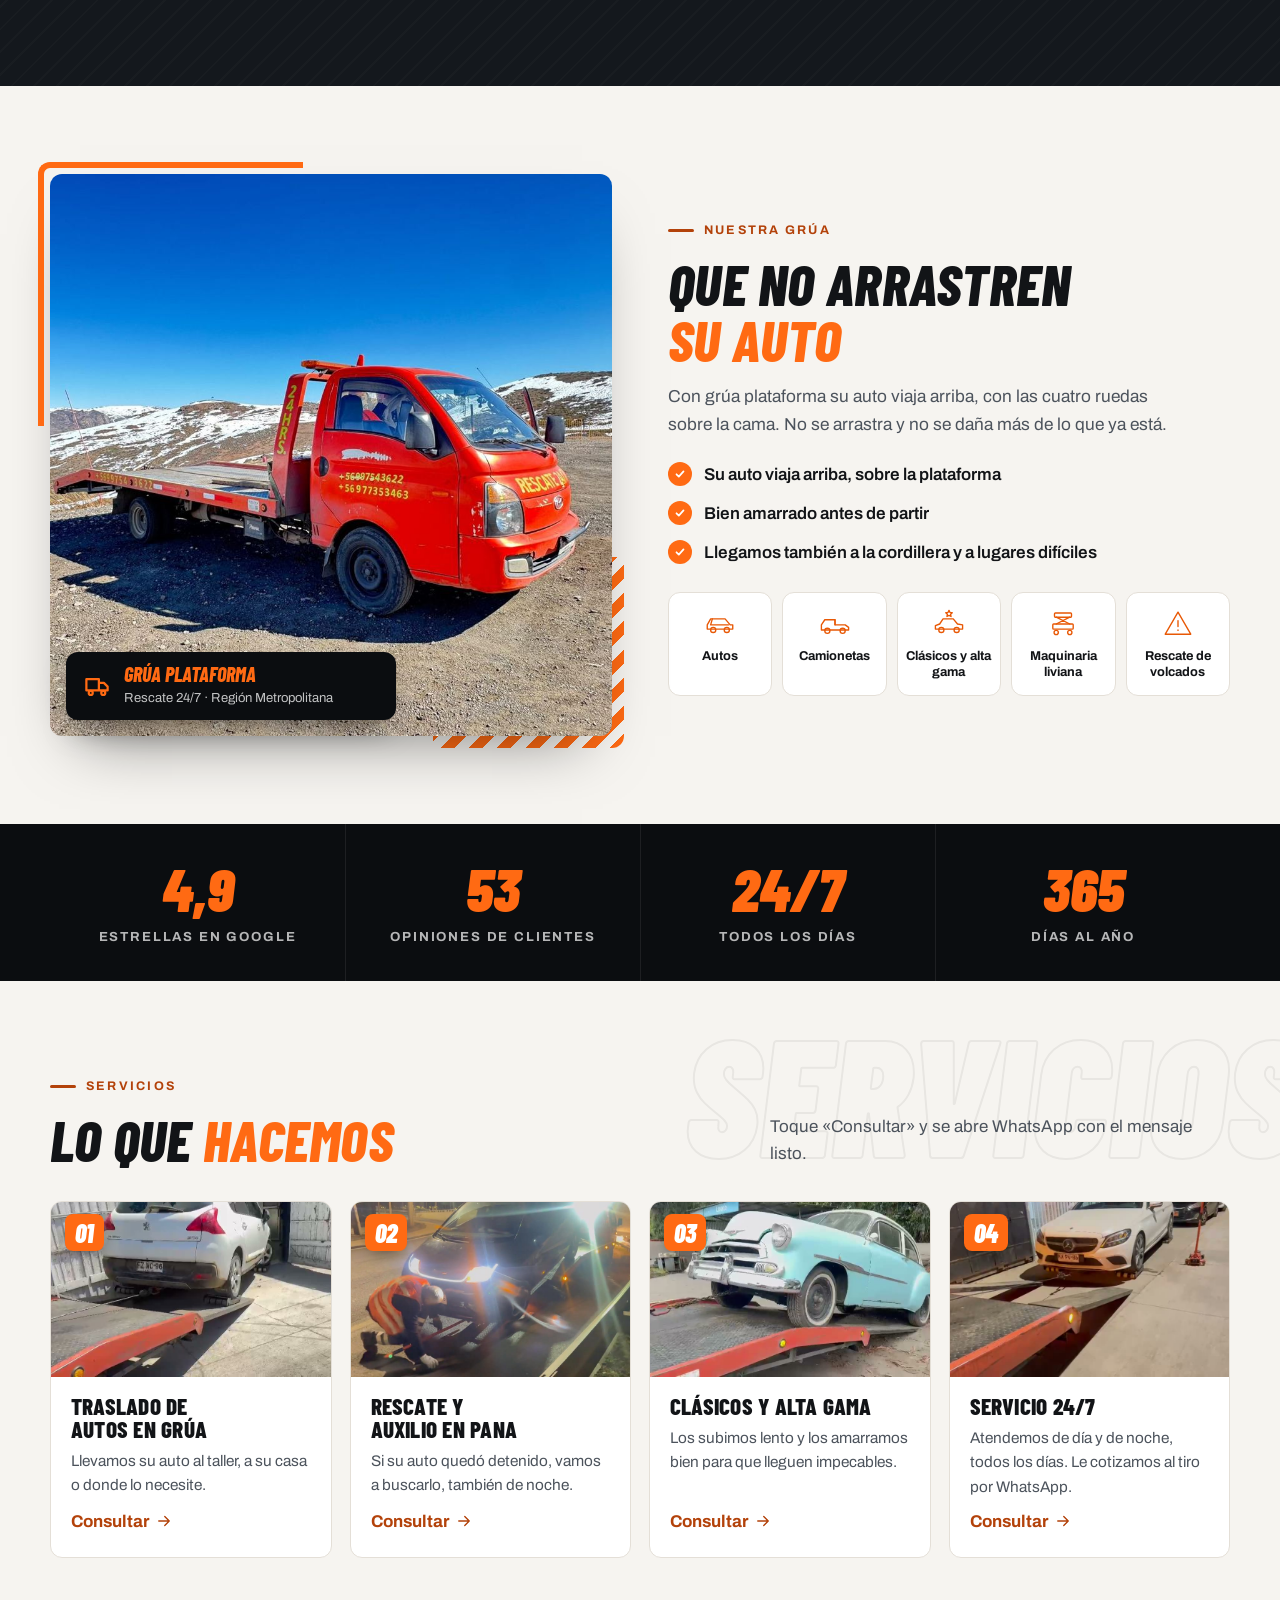
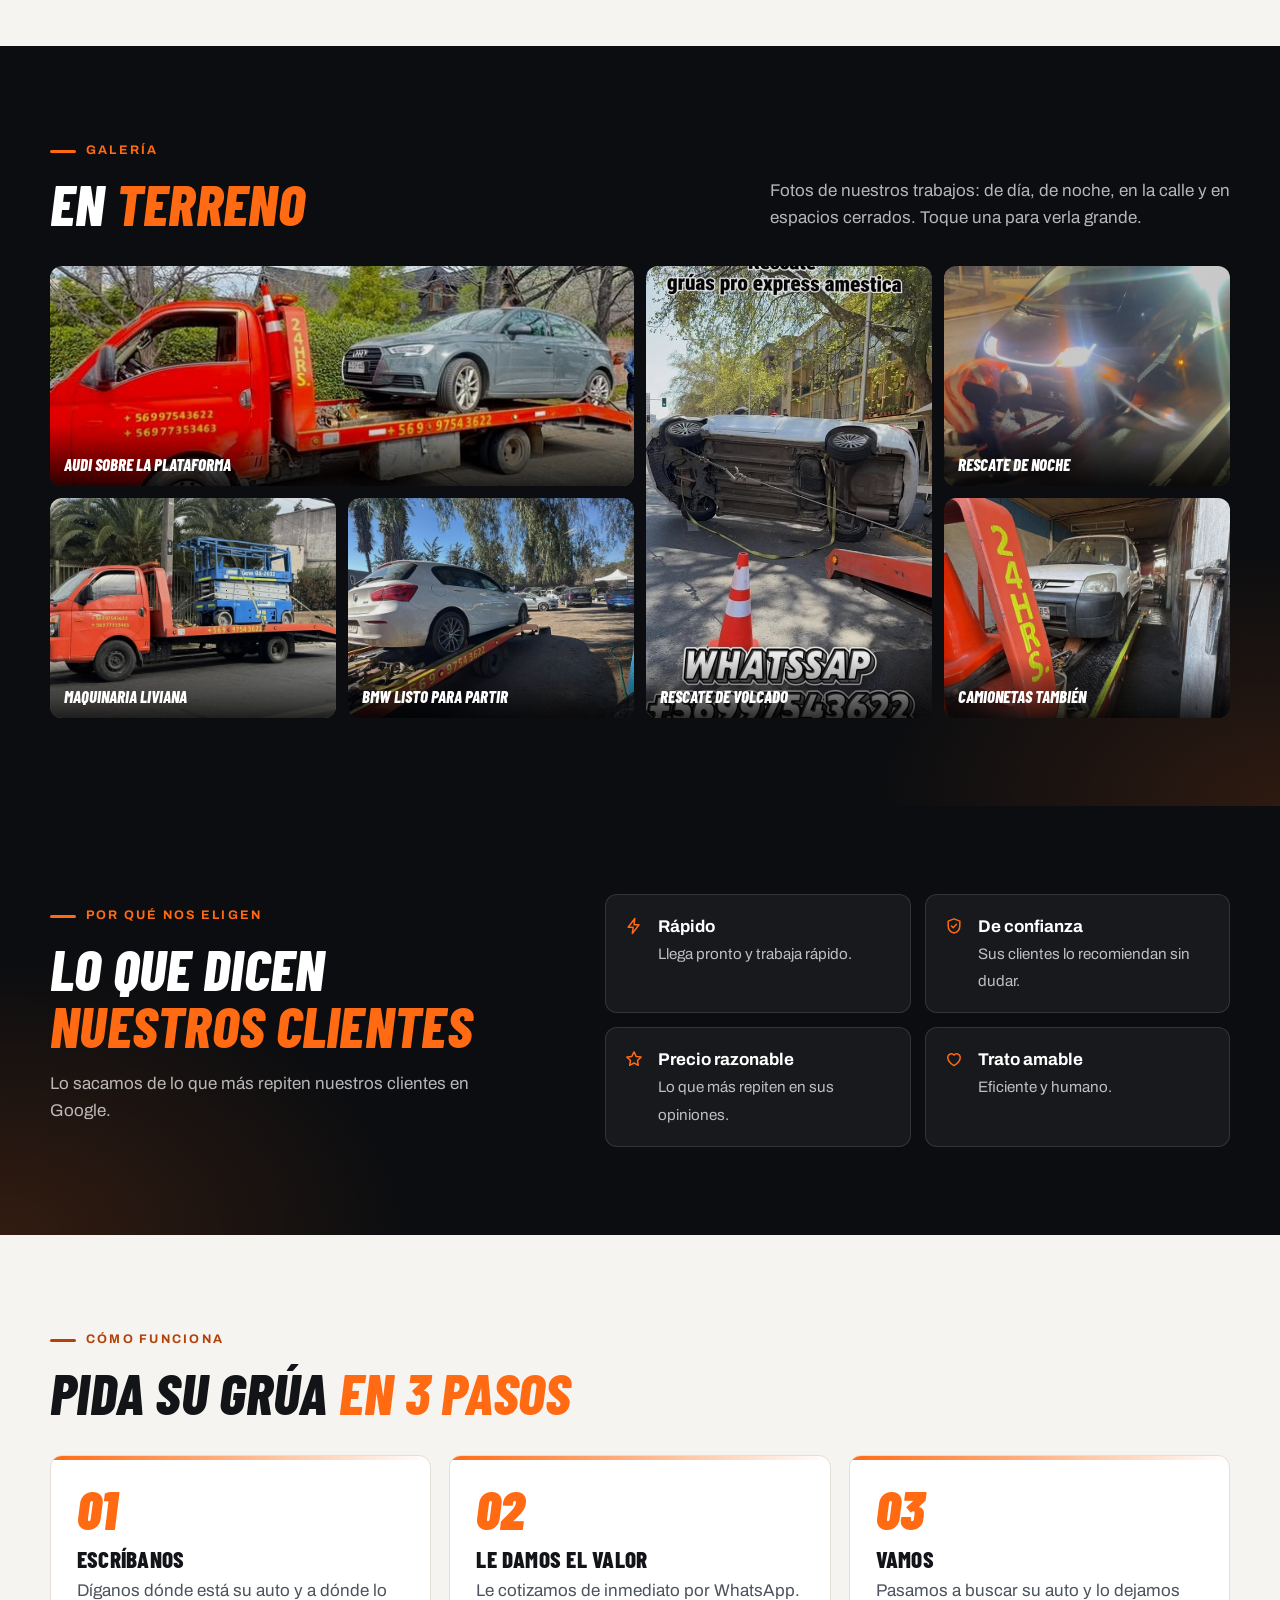
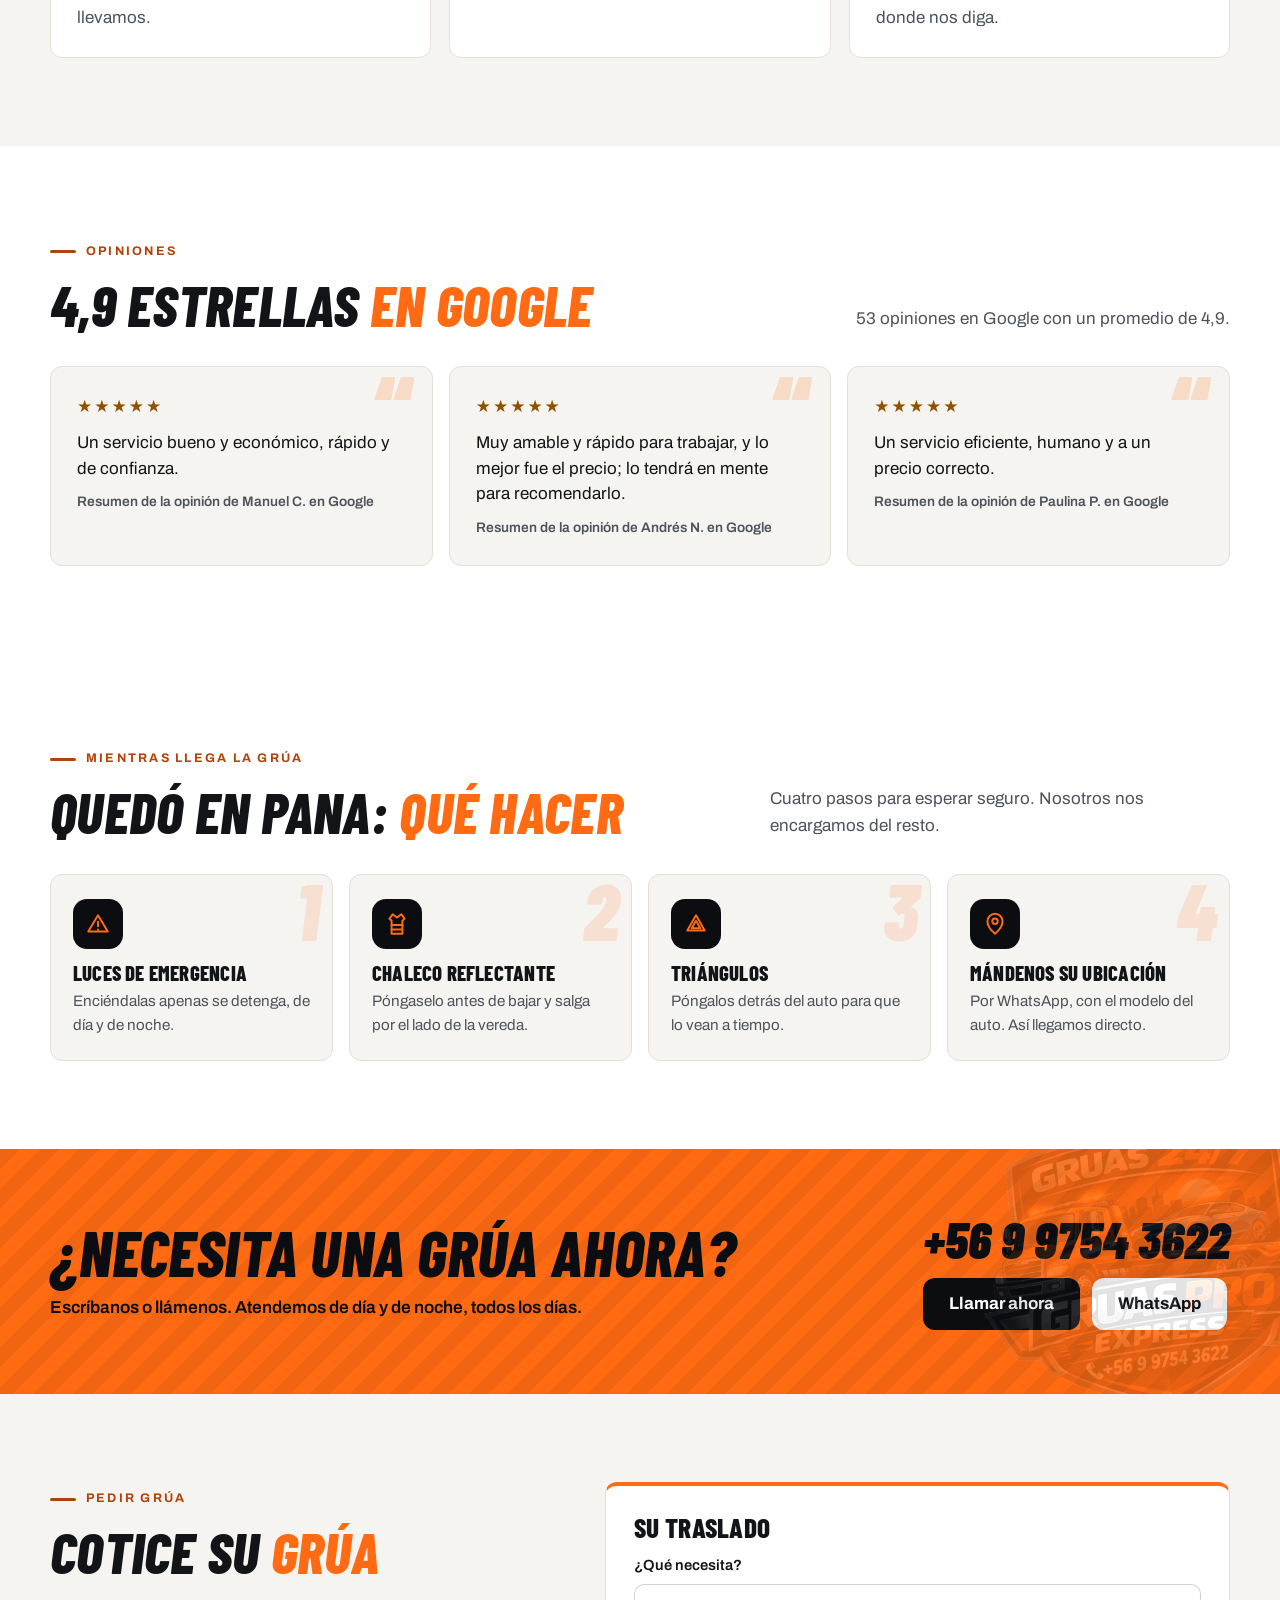
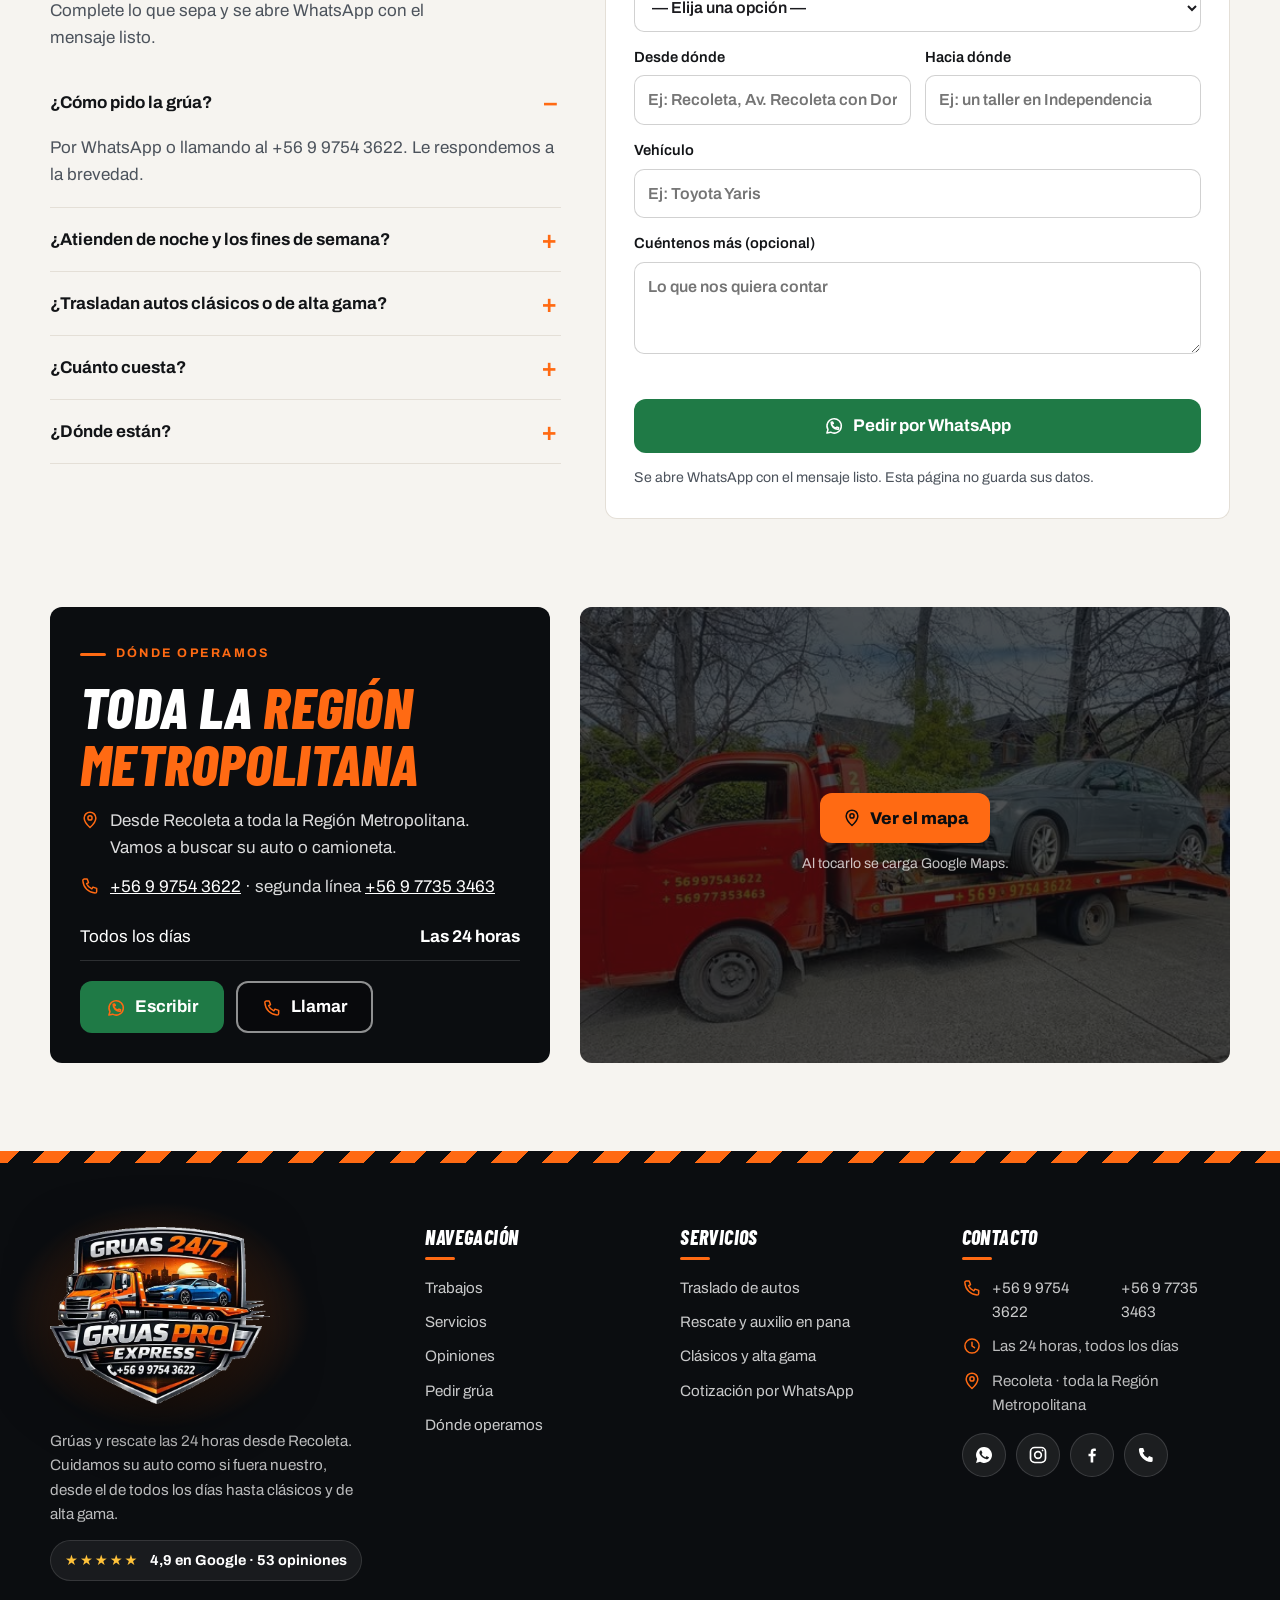
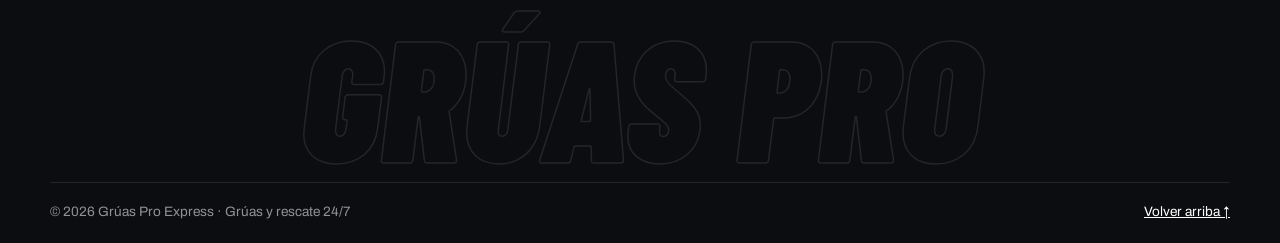
==== commit 44ebf71f: "Saca privacidad y términos hasta confirmar los datos con el dueño Co-Authored-By: Claude Opus 5.5 <n" ====
--- a/index.html
+++ b/index.html
@@ -579,7 +579,7 @@
       </div>
     </div>
     <p class="pie-gigante" aria-hidden="true">Grúas Pro</p>
-    <div class="pie-base"><span>&copy; <span id="y"></span> Grúas Pro Express · Grúas y rescate 24/7</span><span><a href="privacidad.html">Política de privacidad</a> · <a href="terminos.html">Términos y condiciones</a> · <a href="#inicio">Volver arriba ↑</a></span></div>
+    <div class="pie-base"><span>&copy; <span id="y"></span> Grúas Pro Express · Grúas y rescate 24/7</span><a href="#inicio">Volver arriba ↑</a></div>
   </div>
 </footer>
 
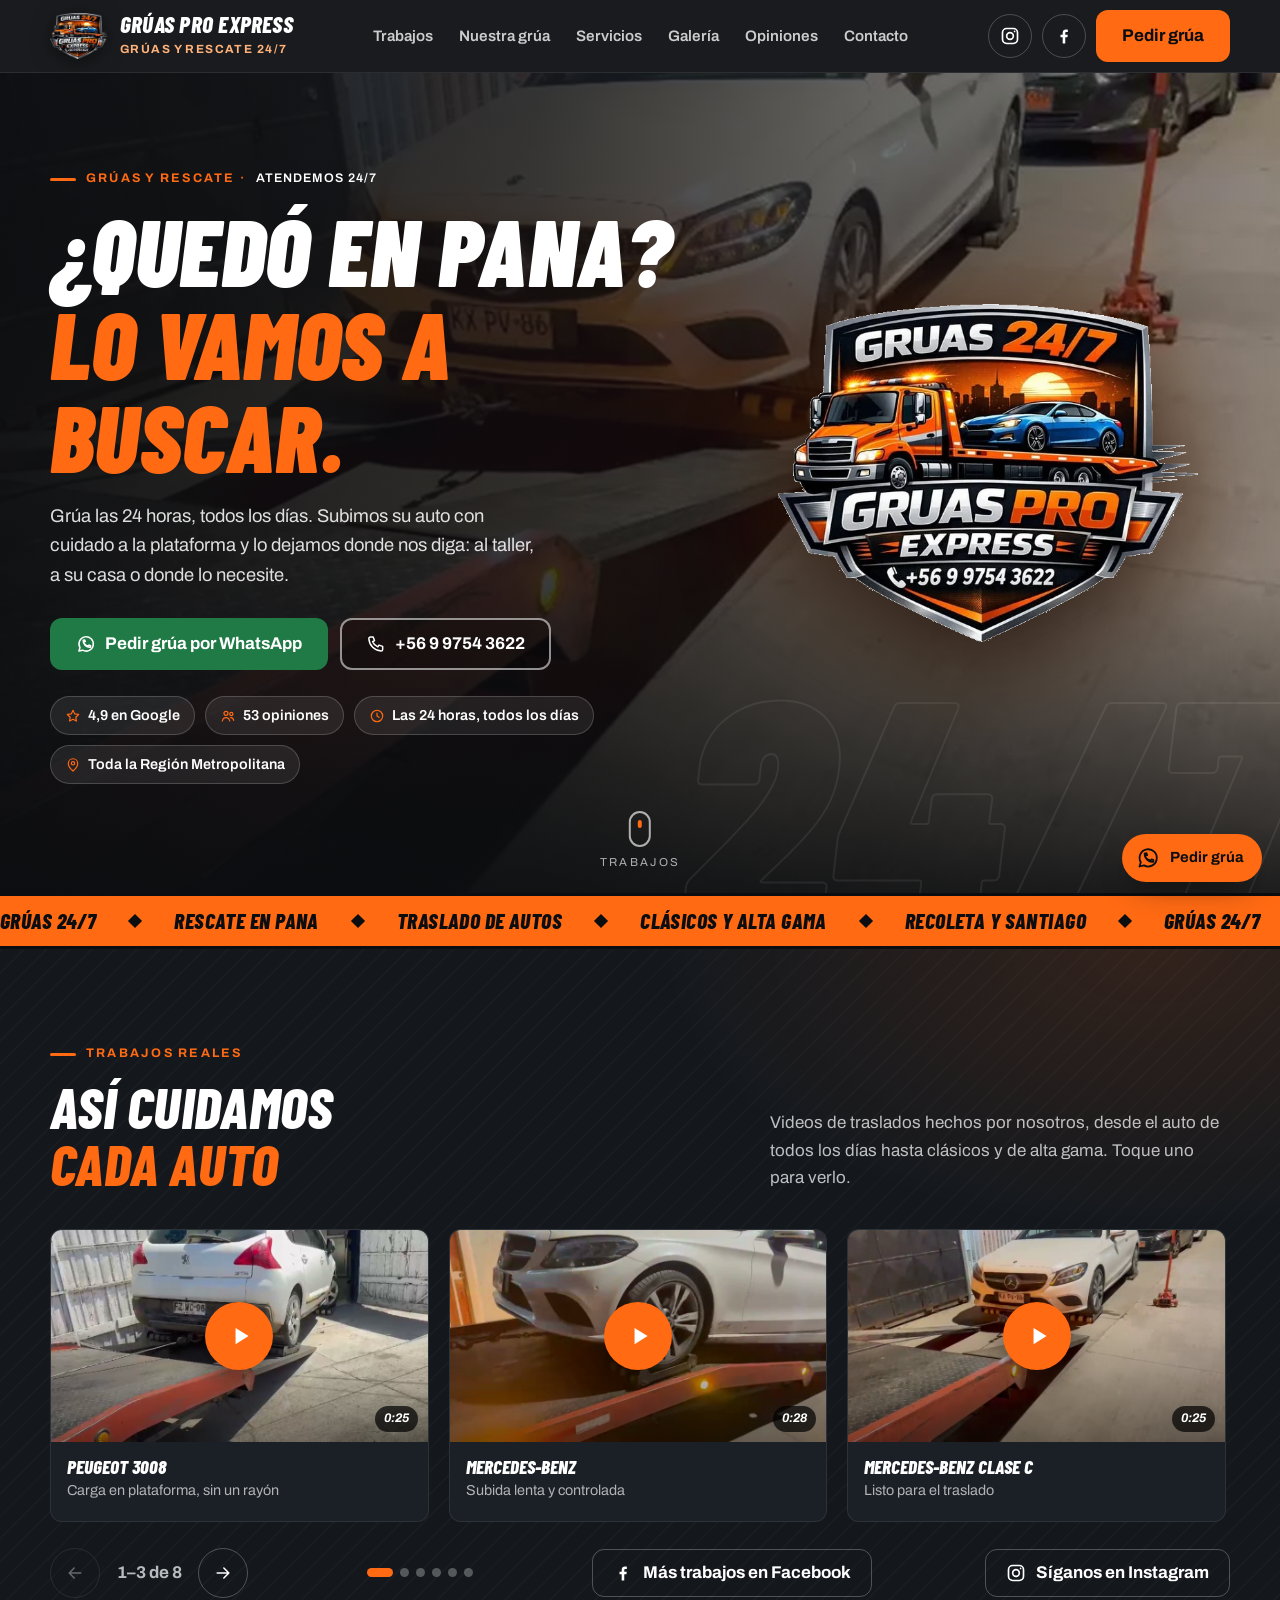
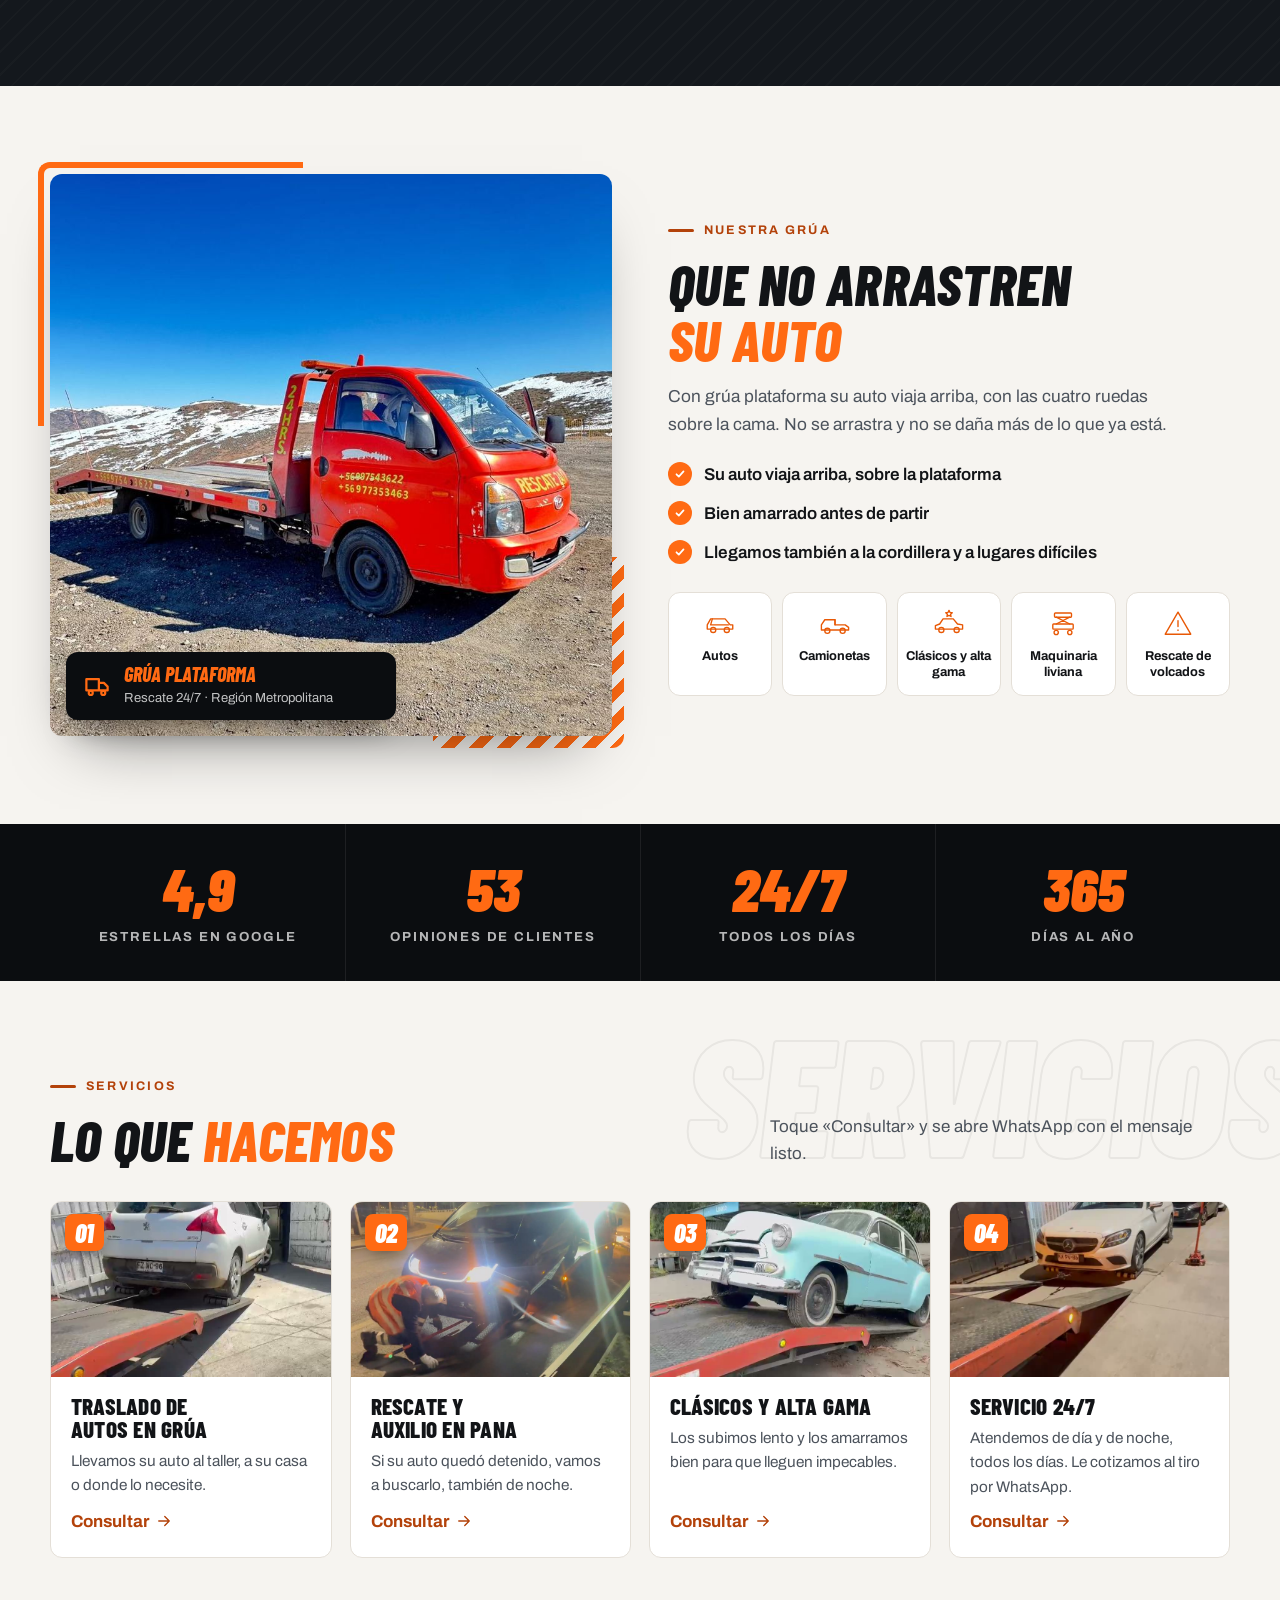
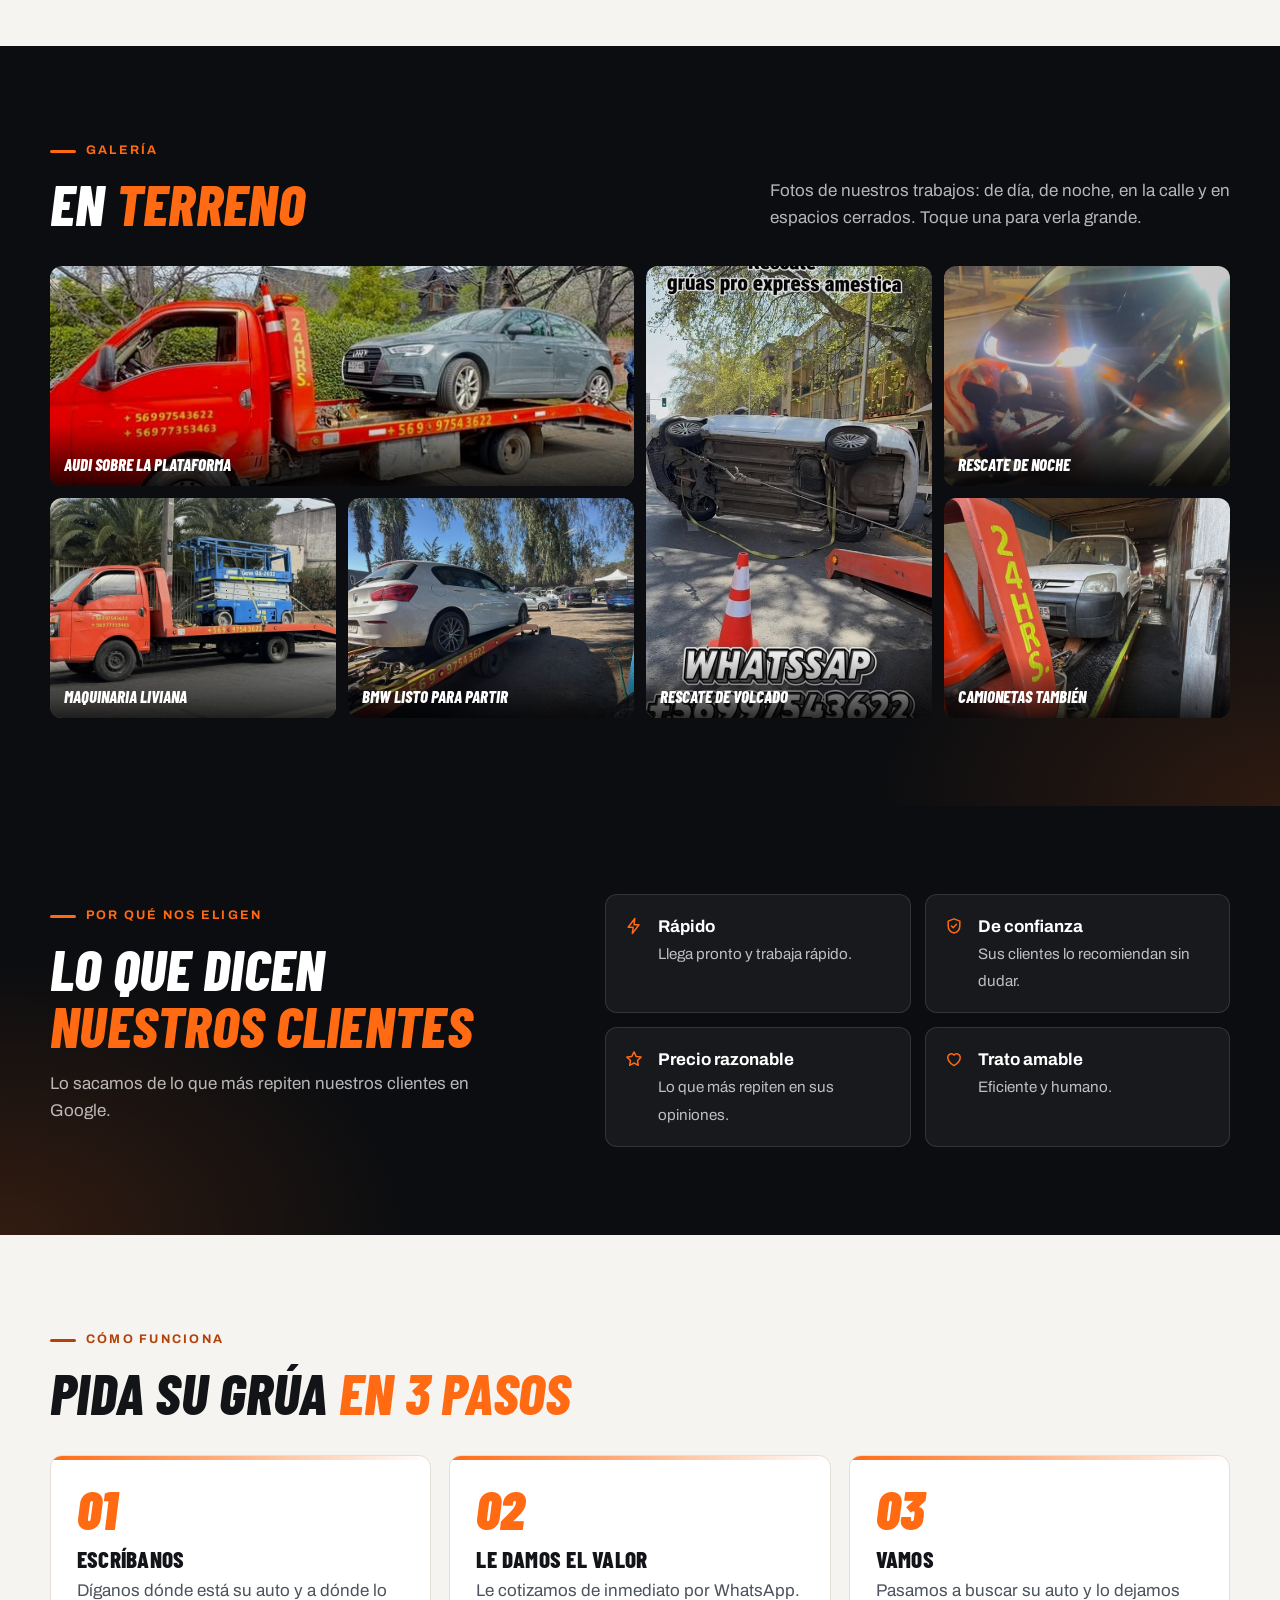
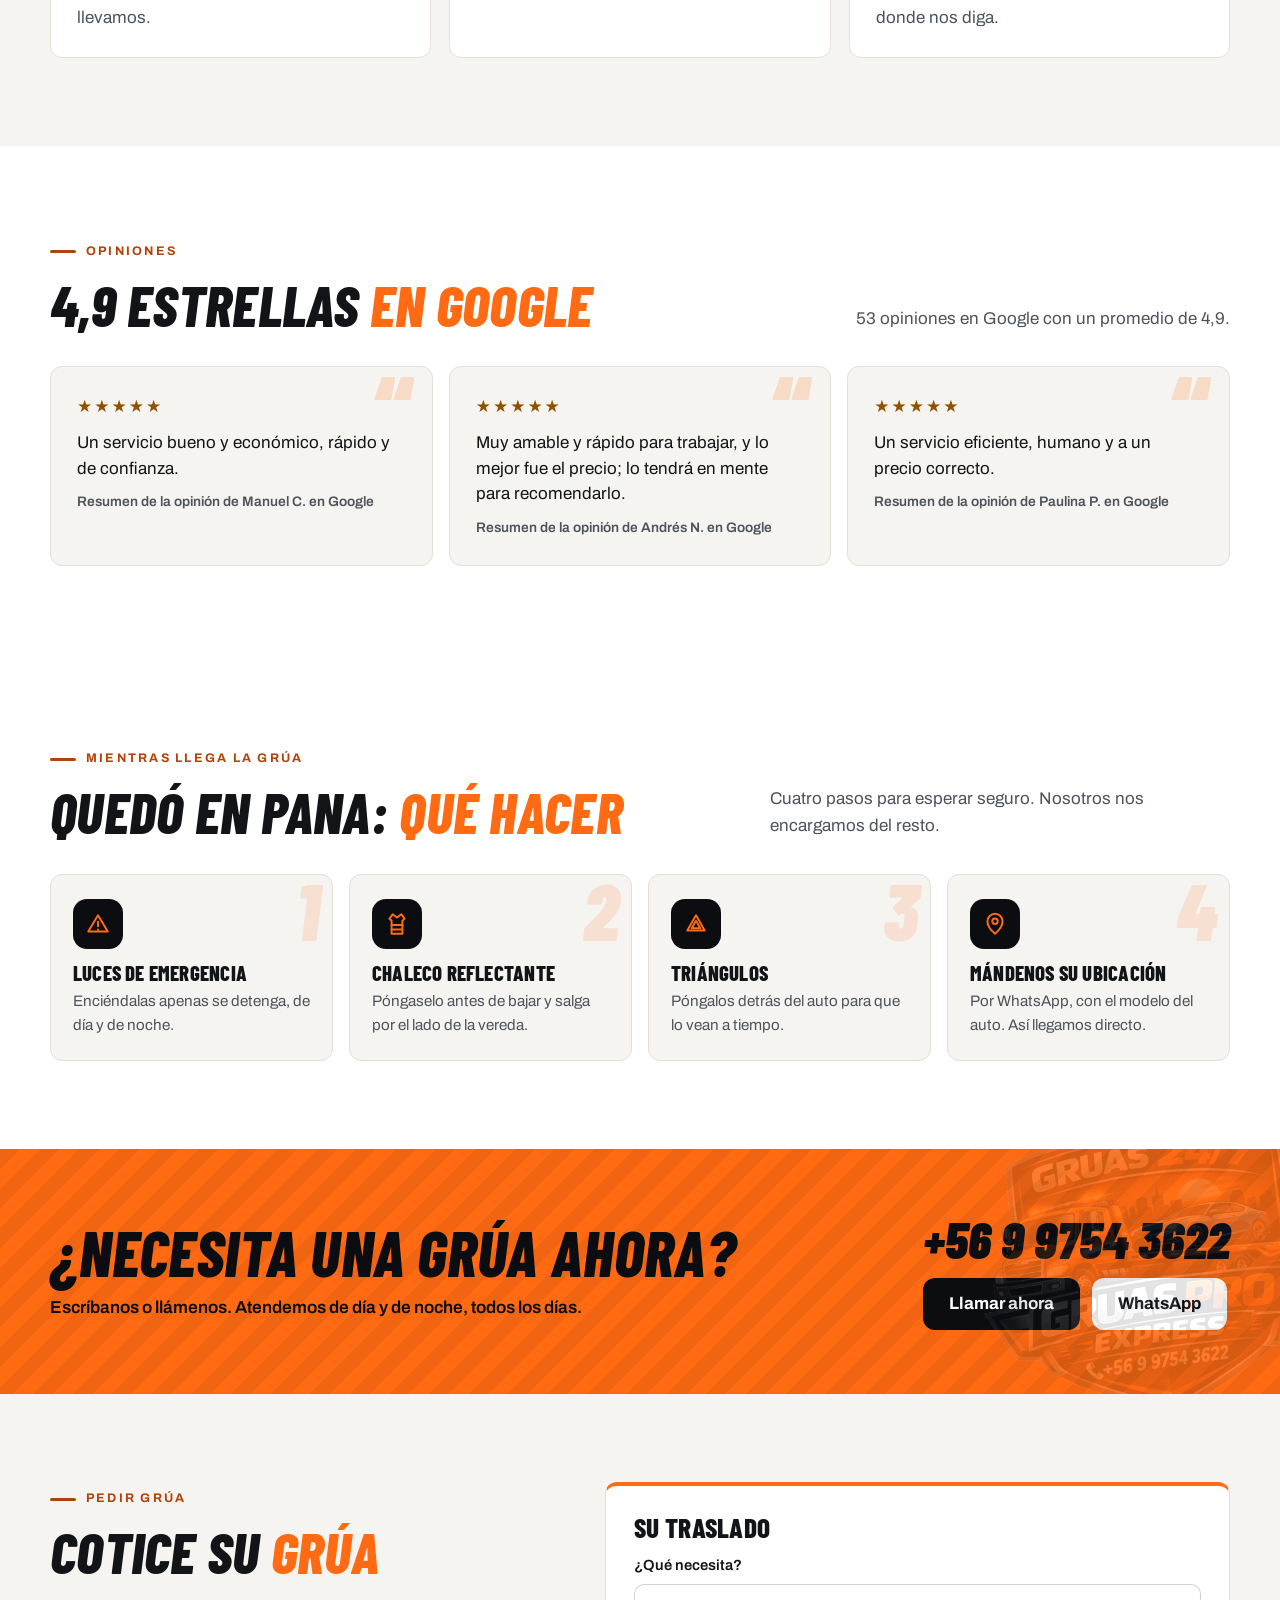
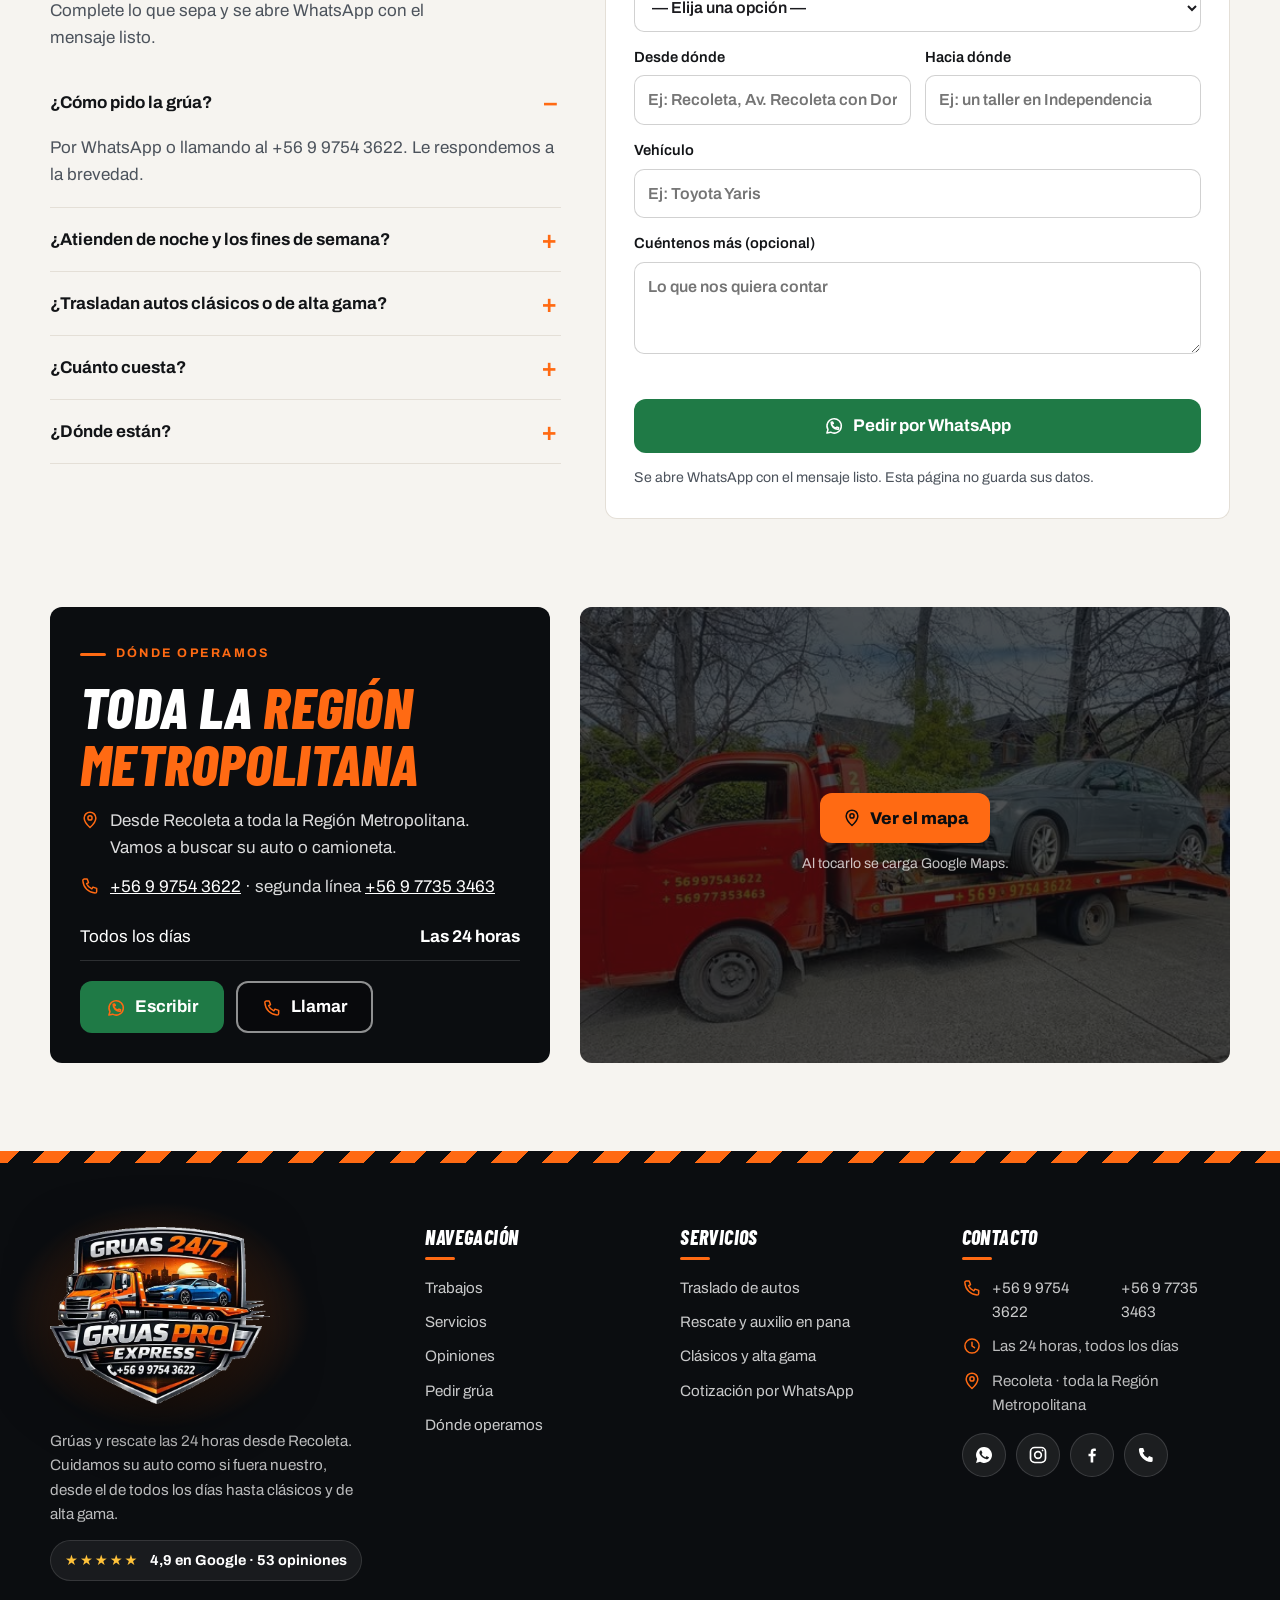
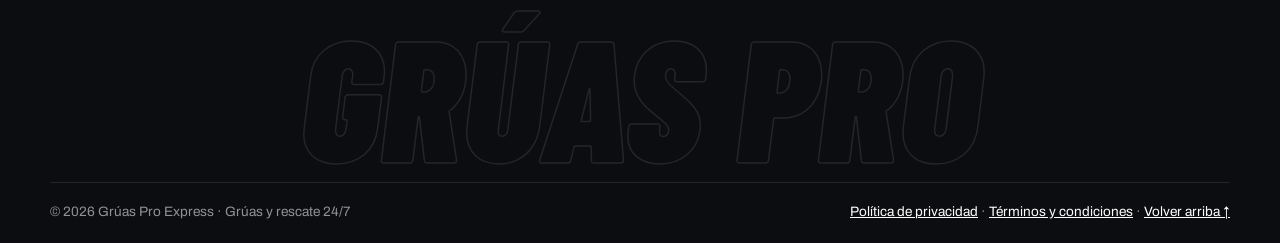
==== commit a9a9857b: "Publica privacidad y términos con los datos del dueño (27-11) Co-Authored-By: Claude Opus 5.5 <norep" ====
--- a/index.html
+++ b/index.html
@@ -579,7 +579,7 @@
       </div>
     </div>
     <p class="pie-gigante" aria-hidden="true">Grúas Pro</p>
-    <div class="pie-base"><span>&copy; <span id="y"></span> Grúas Pro Express · Grúas y rescate 24/7</span><a href="#inicio">Volver arriba ↑</a></div>
+    <div class="pie-base"><span>&copy; <span id="y"></span> Grúas Pro Express · Grúas y rescate 24/7</span><span><a href="privacidad.html">Política de privacidad</a> · <a href="terminos.html">Términos y condiciones</a> · <a href="#inicio">Volver arriba ↑</a></span></div>
   </div>
 </footer>
 
